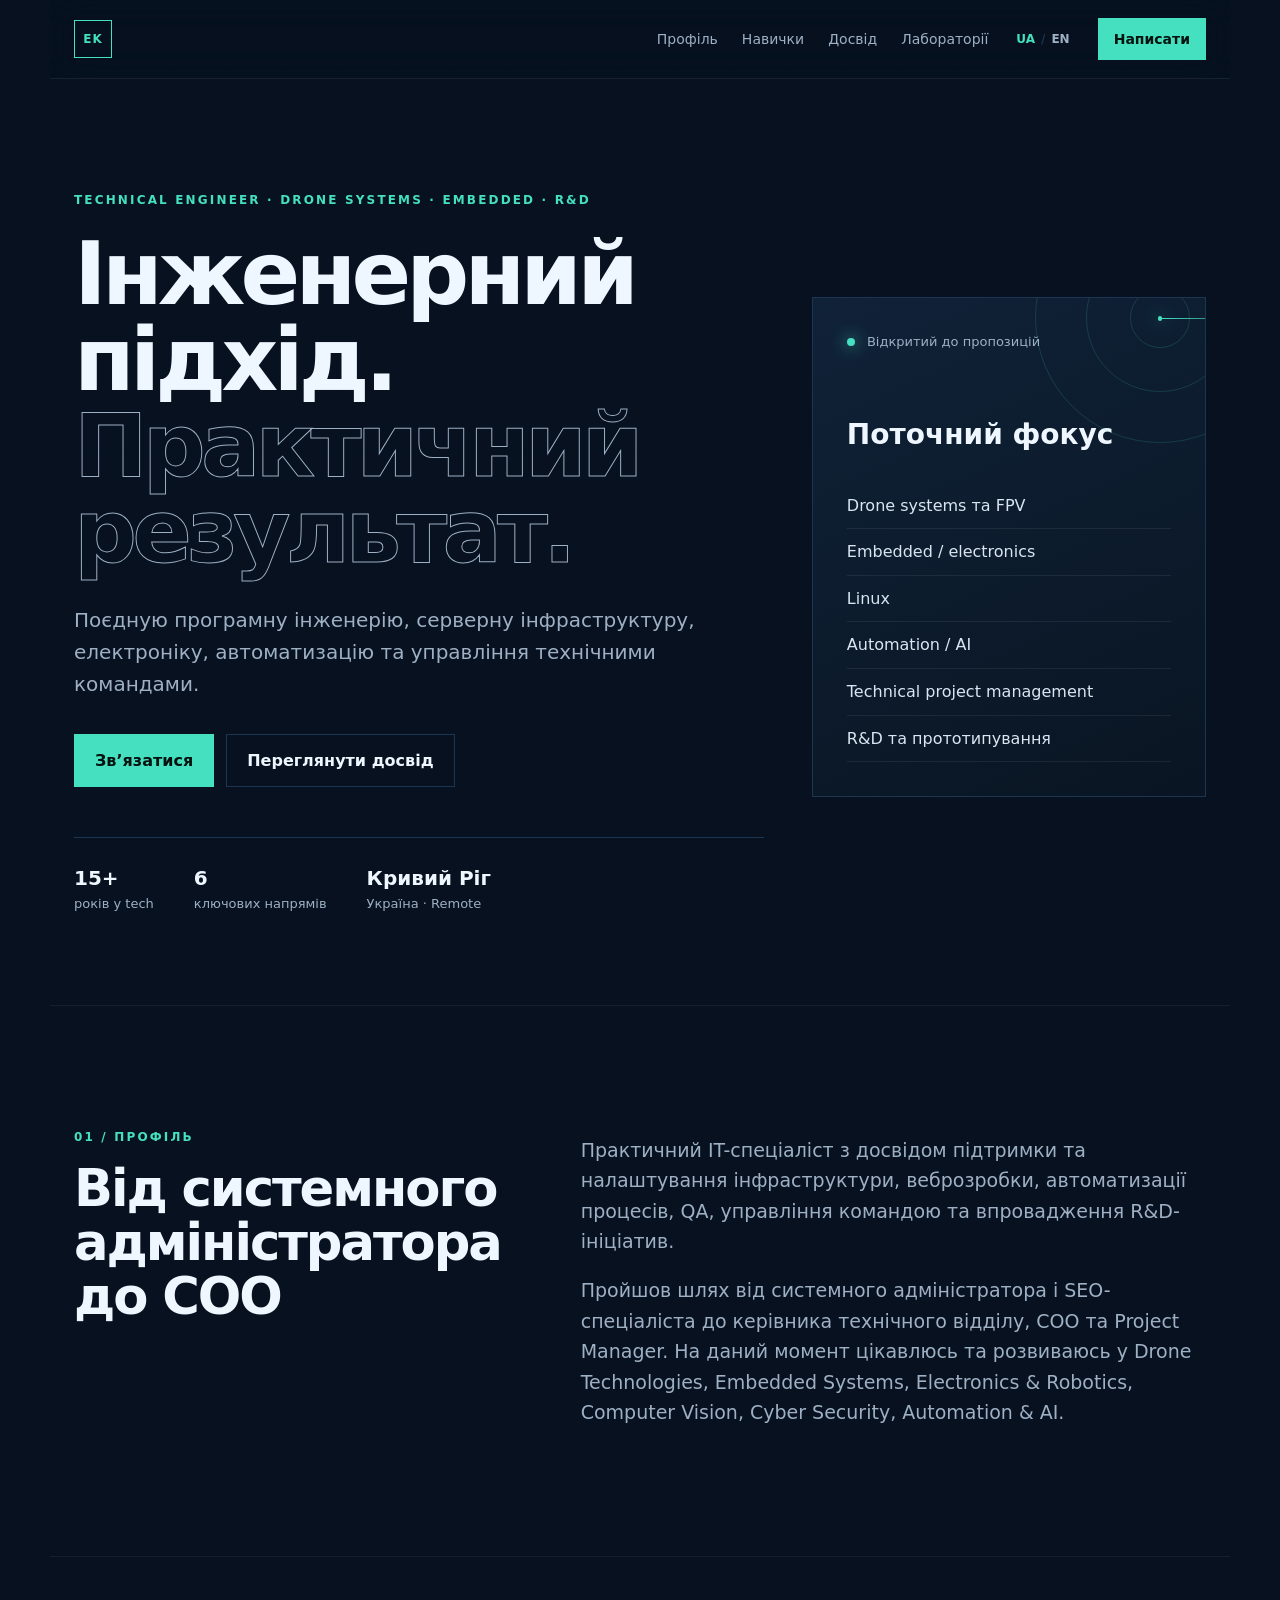
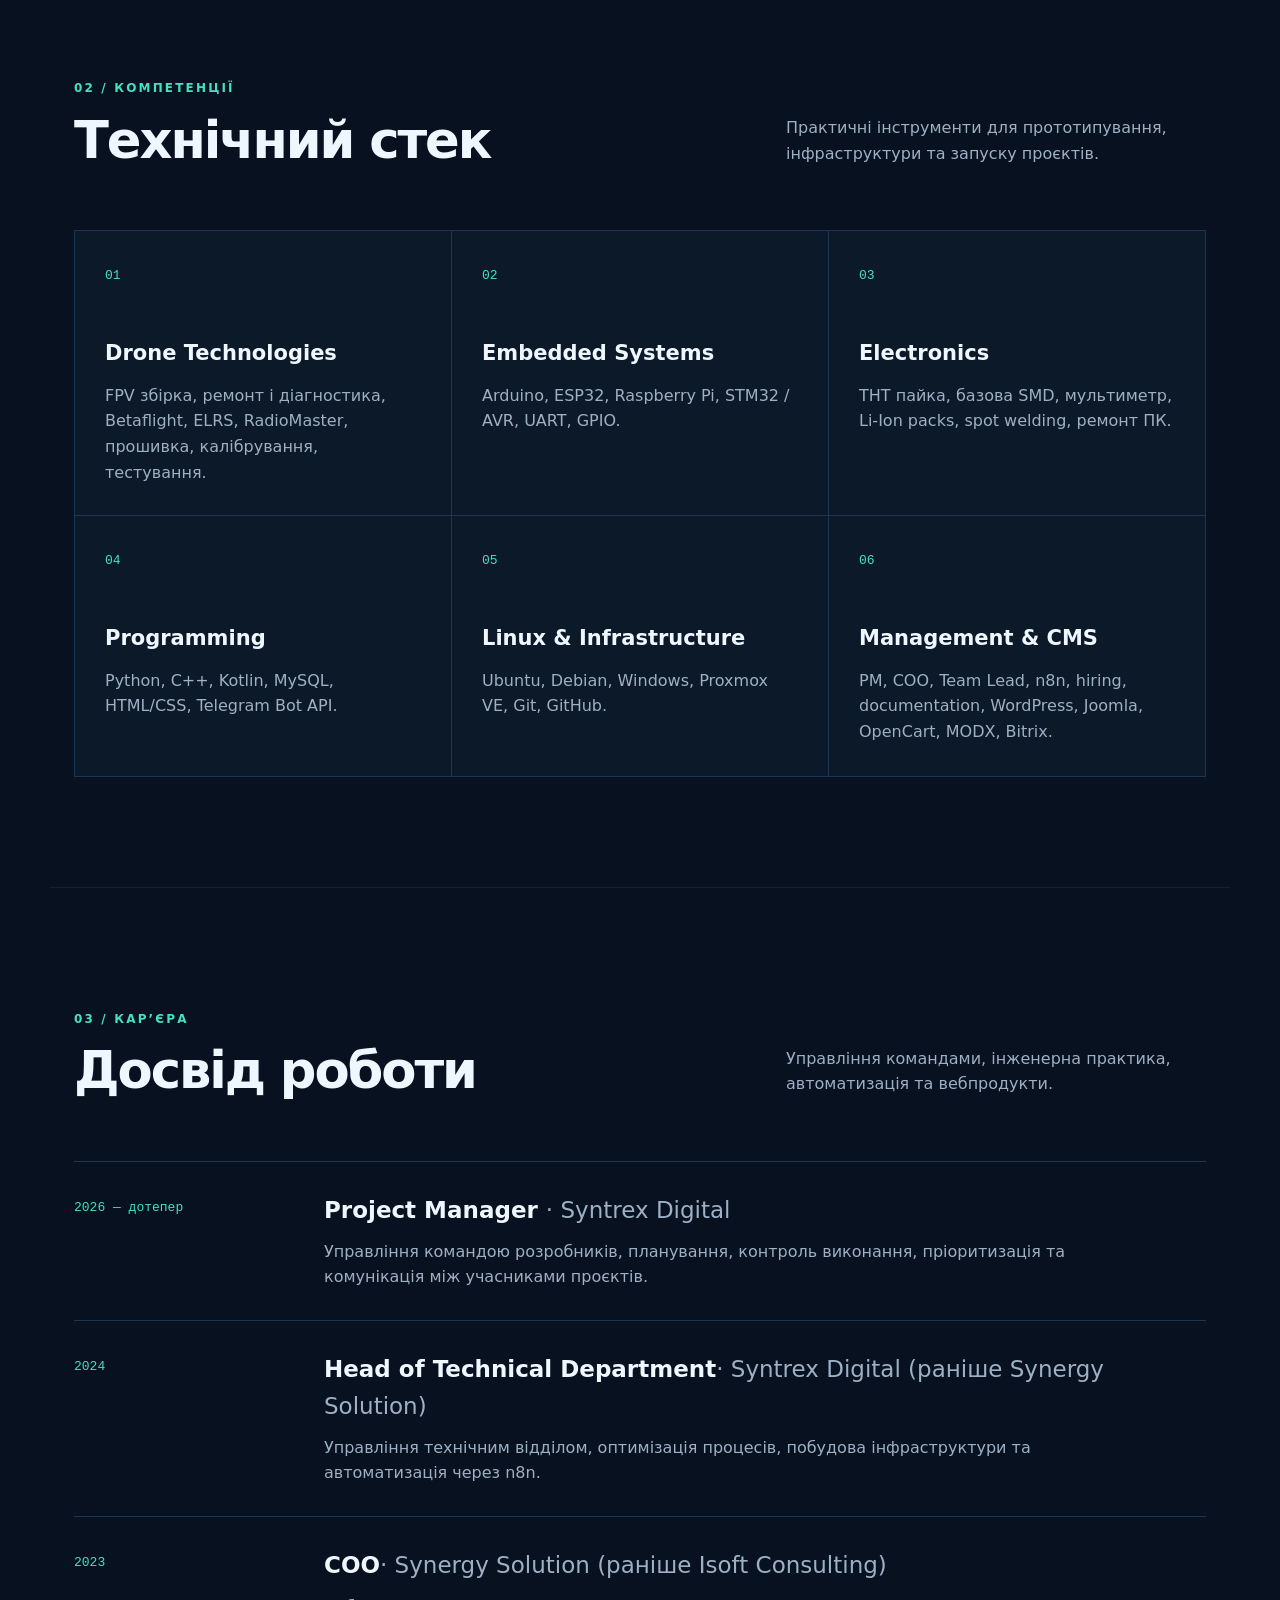
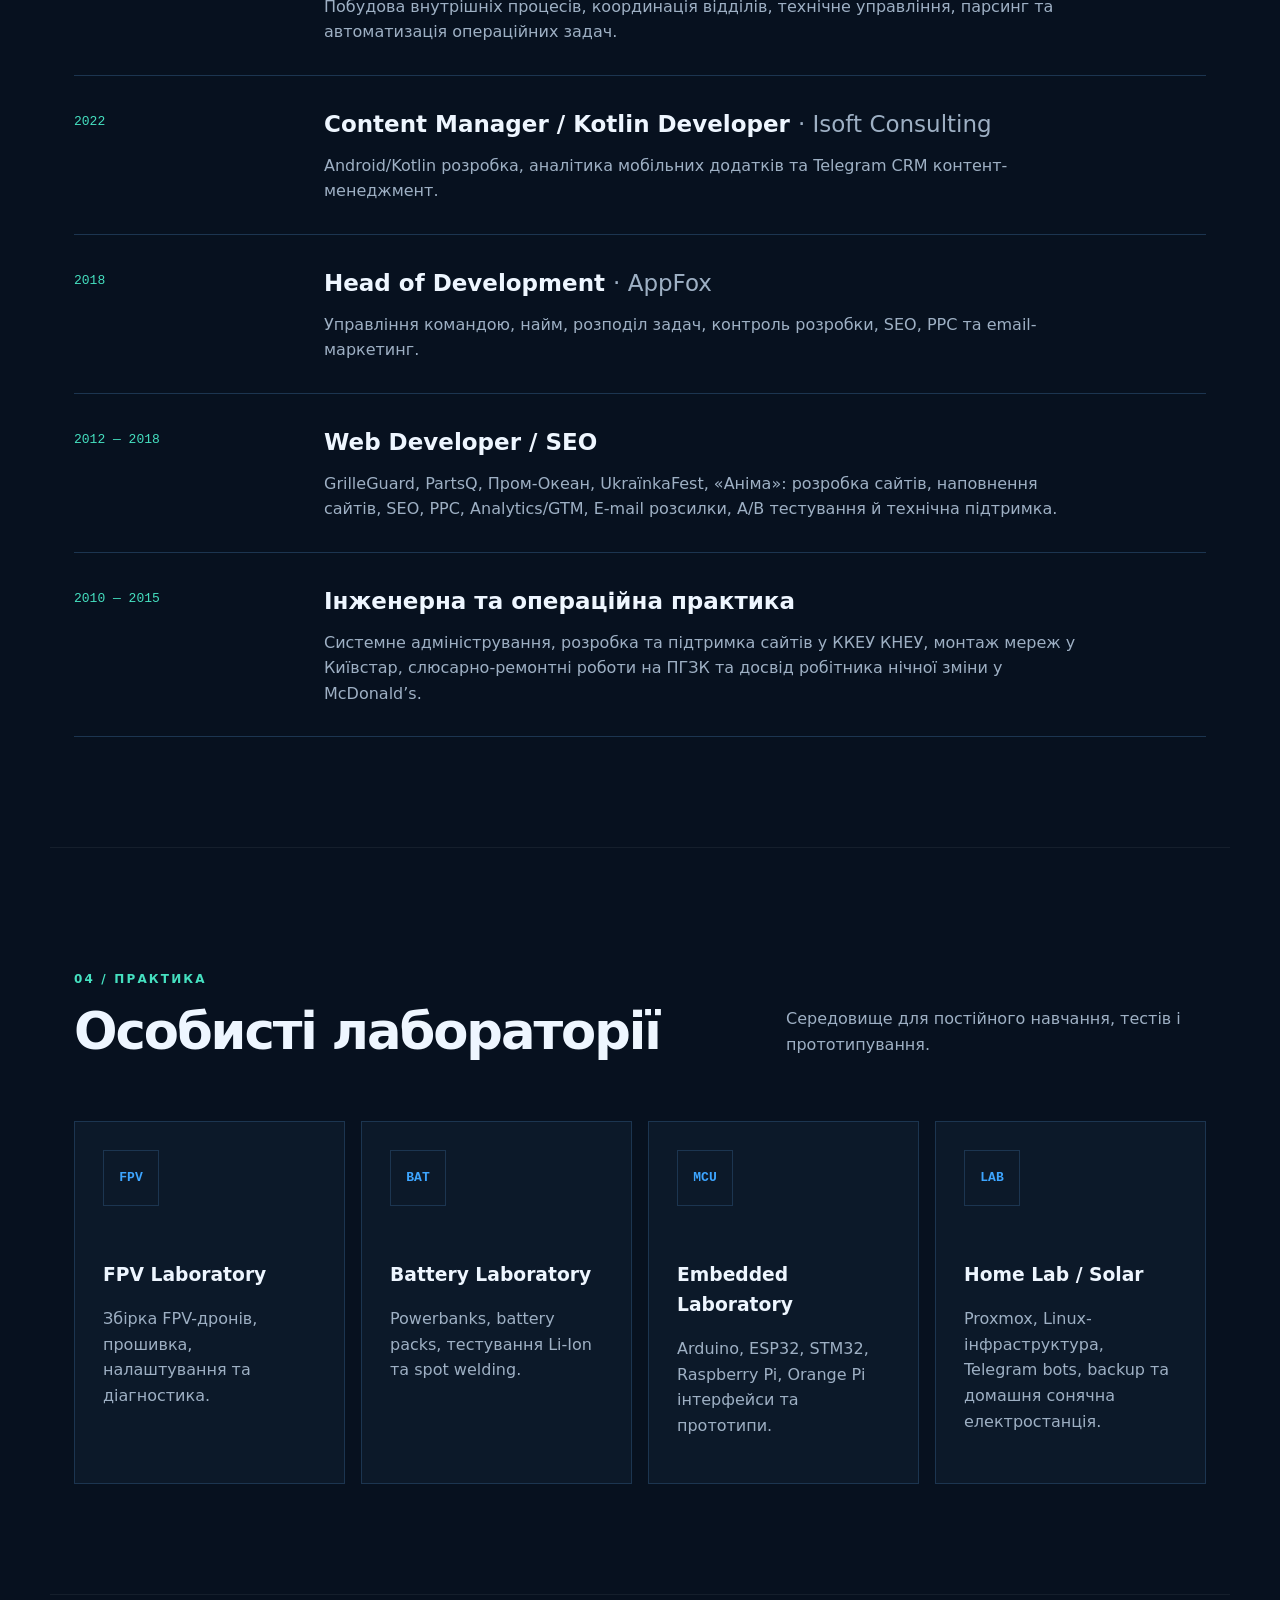
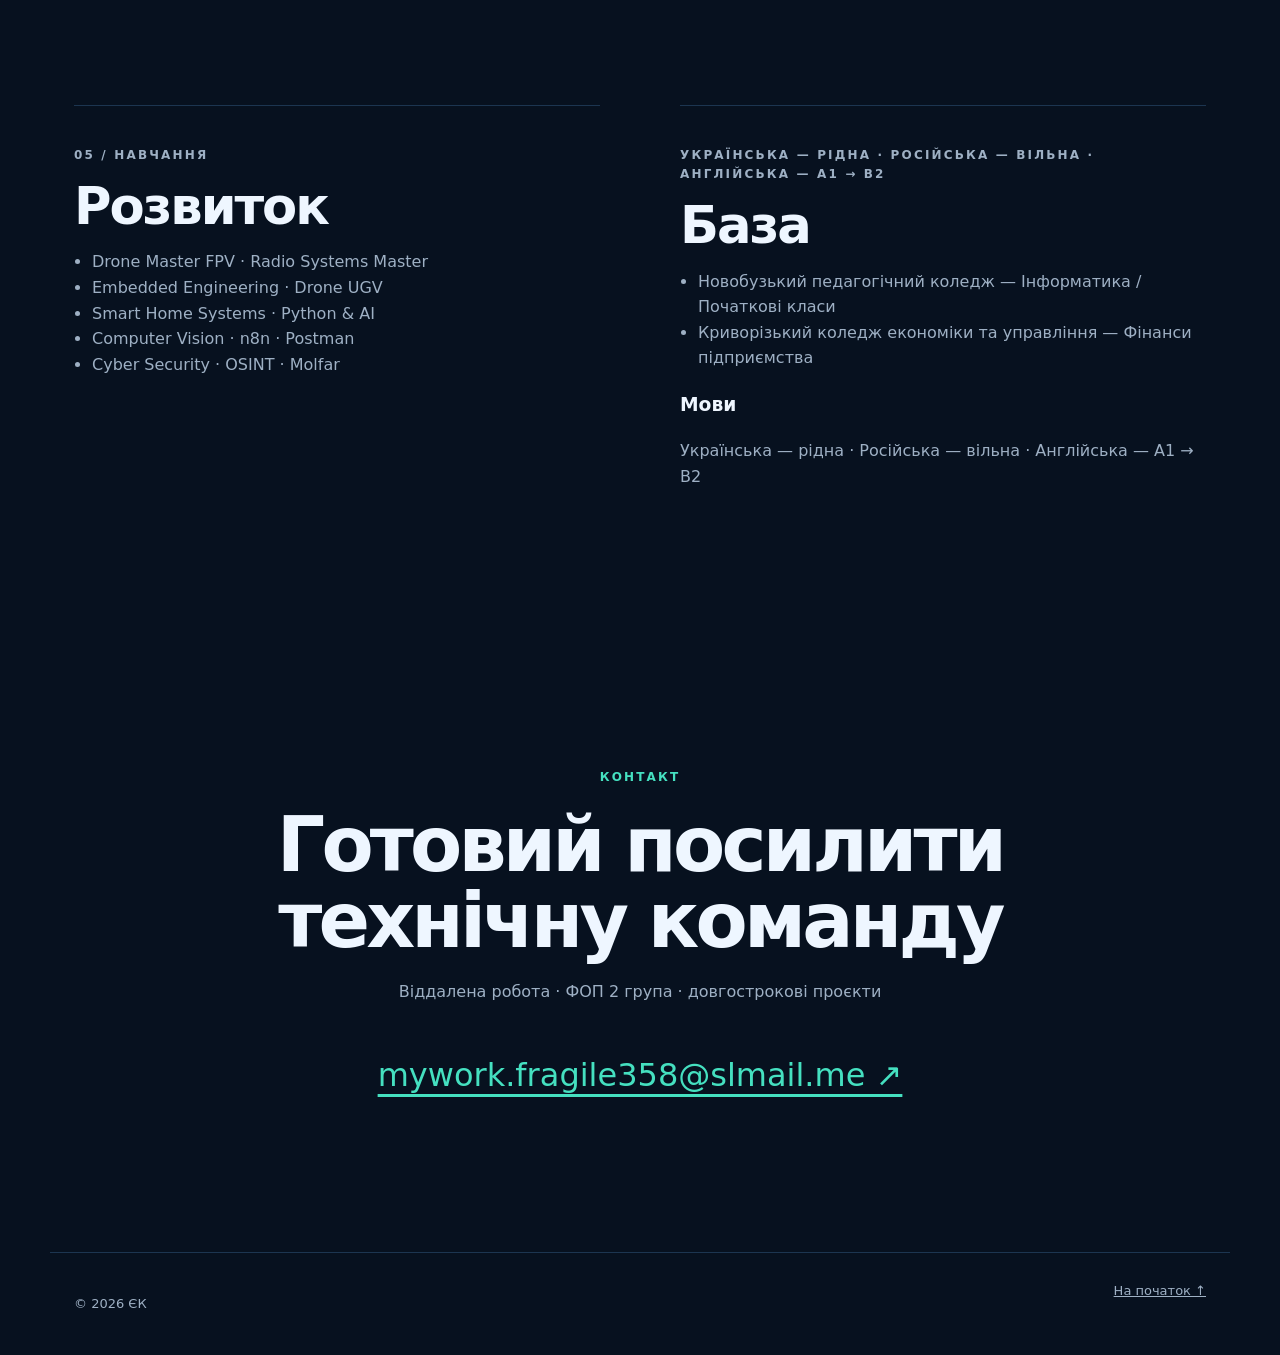
==== index.html @ c6428321 "Update website page blocks" ====
<!doctype html>
<html lang="uk"><head>
  <meta charset="utf-8">
  <meta name="viewport" content="width=device-width, initial-scale=1">
  <meta name="description" content="Євгеній Кофан — Technical Engineer, Drone Systems, Embedded Systems, Electronics, Technical Project Manager та R&amp;D.">
  <meta name="theme-color" content="#07111f">
  <title>Євгеній Кофан — Technical Engineer</title>
  <link rel="stylesheet" href="styles.css">
</head>
<body>
  <div class="grid-bg" aria-hidden="true"></div>
  <header class="site-header">
    <a class="brand" href="#top" aria-label="На початок сторінки"><span>EK</span><strong>ЄК</strong></a>
    <nav class="nav" aria-label="Основна навігація">
      <a href="#about">Профіль</a><a href="#skills">Навички</a><a href="#experience">Досвід</a><a href="#labs">Лабораторії</a>
    </nav>
    <div class="language-switch" role="group" aria-label="Перемикач мови">
      <button type="button" data-lang="uk" class="active" aria-pressed="true">UA</button>
      <span aria-hidden="true">/</span>
      <button type="button" data-lang="en" aria-pressed="false">EN</button>
    </div>
    <a class="button button-small" href="mailto:mywork.fragile358@slmail.me">Написати</a>
  </header>

  <main id="top"><section class="hero section-shell">
      <div class="hero-copy reveal">
        <p class="eyebrow">Technical Engineer · Drone Systems · Embedded · R&amp;D</p>
        <h1>Інженерний підхід.<br><span>Практичний результат.</span></h1>
        <p class="lead">Поєдную програмну інженерію, серверну інфраструктуру, електроніку, автоматизацію та управління технічними командами.</p>
        <div class="hero-actions">
          <a class="button" href="mailto:mywork.fragile358@slmail.me">Зв’язатися</a>
          <a class="button button-ghost" href="#experience">Переглянути досвід</a>
        </div>
        <div class="quick-facts" aria-label="Короткі відомості">
          <div><strong>15+</strong><span>років у tech</span></div>
          <div><strong>6</strong><span>ключових напрямів</span></div>
          <div><strong>Кривий Ріг</strong><span>Україна · remote</span></div>
        </div>
      </div>
      <aside class="hero-panel reveal">
        <div class="radar" aria-hidden="true"><span></span><span></span><span></span><i></i></div>
        <p class="status"><span></span> Відкритий до пропозицій</p>
        <h2>Поточний фокус</h2>
        <ul class="focus-list">
          <li>Drone systems та FPV</li><li>Embedded / electronics</li><li>Linux / infrastructure</li><li>Automation / AI</li><li>Technical project management</li><li>R&amp;D та прототипування</li>
        </ul>
      </aside>
    </section><section id="about" class="section section-shell split">
      <div>
        <p class="section-kicker">01 / Профіль</p>
        <h2>Від системного адміністратора до технічного лідера</h2>
      </div>
      <div class="prose">
        <p>Практичний технічний спеціаліст із досвідом в ІТ, інфраструктурі, веброзробці, автоматизації, керуванні командами та R&amp;D-напрямках.</p>
        <p>Пройшов шлях від системного адміністратора і веброзробника до керівника технічного відділу, COO та Project Manager. Розвиваюсь у Drone Technologies, Embedded Systems, Electronics &amp; Robotics, Computer Vision, Cyber Security, Automation &amp; AI.</p>
      </div>
    </section><section id="skills" class="section section-shell">
      <div class="section-heading"><div><p class="section-kicker">02 / Компетенції</p><h2>Технічний стек</h2></div><p>Практичні інструменти для прототипування, інфраструктури та запуску проєктів.</p></div>
      <div class="cards">
        <article class="skill-card"><span>01</span><h3>Drone Technologies</h3><p>FPV збірка, ремонт і діагностика, Betaflight, ELRS, RadioMaster, прошивка, калібрування, тестування.</p></article>
        <article class="skill-card"><span>02</span><h3>Embedded Systems</h3><p>Arduino, ESP32, Raspberry Pi, STM32 / AVR, UART, SPI, I2C, GPIO.</p></article>
        <article class="skill-card"><span>03</span><h3>Electronics</h3><p>THT пайка, базова SMD, мультиметр, Li-Ion packs, spot welding, ремонт ПК.</p></article>
        <article class="skill-card"><span>04</span><h3>Programming</h3><p>Python, C++, Kotlin, MySQL, HTML/CSS, Telegram Bot API.</p></article>
        <article class="skill-card"><span>05</span><h3>Linux &amp; Infrastructure</h3><p>Ubuntu, Debian, Windows, Proxmox VE, Docker, VPN, backup, networking, GitHub.</p></article>
        <article class="skill-card"><span>06</span><h3>Management &amp; CMS</h3><p>PM, COO, Team Lead, n8n, hiring, documentation, WordPress, Joomla, OpenCart, MODX, Bitrix.</p></article>
      </div>
    </section><section id="experience" class="section section-shell">
      <div class="section-heading"><div><p class="section-kicker">03 / Кар’єра</p><h2>Досвід роботи</h2></div><p>Управління командами, інженерна практика, автоматизація та вебпродукти.</p></div>
      <div class="timeline">
        <article><div class="time">2026 — дотепер</div><div><h3>Project Manager <span>· Syntrex Digital</span></h3><p>Управління командою розробників, планування, контроль виконання, пріоритизація та комунікація між учасниками проєктів.</p></div></article>
        <article><div class="time">2024</div><div><h3>Head of Technical Department<span>· Syntrex Digital (раніше Synergy Solution)</span></h3><p>Управління технічним відділом, оптимізація процесів, побудова інфраструктури та автоматизація через n8n.</p></div></article>
        <article><div class="time">2023</div><div><h3>COO<span>· Synergy Solution (раніше Isoft Consulting)</span></h3><p>Побудова внутрішніх процесів, координація відділів, технічне управління, парсинг та автоматизація операційних задач.</p></div></article>
        <article><div class="time">2022</div><div><h3>Content Manager / Kotlin Developer <span>· Isoft Consulting</span></h3><p>Android/Kotlin розробка, аналітика мобільних додатків та Telegram CRM контент-менеджмент.</p></div></article>
        <article><div class="time">2018</div><div><h3>Head of Development <span>· AppFox</span></h3><p>Управління командою, найм, розподіл задач, контроль розробки, SEO, PPC та email-маркетинг.</p></div></article>
        <article><div class="time">2012 — 2018</div><div><h3>Web Developer / SEO</h3><p>GrilleGuard, PartsQ, Пром-Океан, UkraїnkaFest, «Аніма»: розробка CMS-сайтів, SEO, PPC, Analytics/GTM, A/B тестування й технічна підтримка.</p></div></article>
        <article><div class="time">2010 — 2015</div><div><h3>Інженерна та операційна практика</h3><p>Системне адміністрування у КНЕУ, монтаж мереж у Київстар</p></div></article>
      </div>
    </section><section id="labs" class="section section-shell">
      <div class="section-heading"><div><p class="section-kicker">04 / Практика</p><h2>Особисті лабораторії</h2></div><p>Середовище для постійного навчання, тестів і прототипування.</p></div>
      <div class="lab-grid">
        <article><div class="lab-icon">FPV</div><h3>FPV Laboratory</h3><p>Збірка FPV-дронів, прошивка, налаштування та діагностика.</p></article>
        <article><div class="lab-icon">BAT</div><h3>Battery Laboratory</h3><p>Powerbanks, battery packs, тестування Li-Ion та spot welding.</p></article>
        <article><div class="lab-icon">MCU</div><h3>Embedded Laboratory</h3><p>Arduino, ESP32, STM32, Raspberry Pi, інтерфейси та прототипи.</p></article>
        <article><div class="lab-icon">LAB</div><h3>Home Lab / Solar</h3><p>Proxmox, Linux-інфраструктура, Telegram bots, backup та домашня сонячна електростанція.</p></article>
      </div>
    </section><section class="section section-shell info-grid">
      <article><p class="section-kicker">05 / Навчання</p><h2>Розвиток</h2><ul><li>Drone Master FPV · Radio Systems Master</li><li>Embedded Engineering · Drone UGV</li><li>Smart Home Systems · Python &amp; AI</li><li>Computer Vision · n8n · Postman</li><li>Cyber Security · OSINT · Molfar</li></ul></article>
      <article><p class="section-kicker">06 / Освіта</p><h2>База</h2><ul><li>Новобузький педагогічний коледж — Інформатика / Початкові класи</li><li>Криворізький коледж економіки та управління — Фінанси підприємства</li></ul><h3>Мови</h3><p>Українська — рідна · Російська — вільна · Англійська — A1 → B2</p></article>
    </section><section class="contact section-shell">
      <p class="section-kicker">Контакт</p><h2>Готовий посилити технічну команду</h2><p>Віддалена робота · ФОП 2 група · довгострокові проєкти</p><a class="contact-mail" href="mailto:mywork.fragile358@slmail.me">mywork.fragile358@slmail.me ↗</a>
    </section></main>

  <footer><p>© <span id="year"></span> Євгеній Кофан</p><a href="#top">На початок ↑</a></footer>
  <script src="script.js"></script>














































</body></html>
---- styles.css ----
:root{--bg:#07111f;--panel:#0c1929;--panel2:#102238;--text:#eef6ff;--muted:#9eb0c4;--line:#1c3550;--accent:#45e0c0;--accent2:#3da5ff;--max:1180px}*{box-sizing:border-box}html{scroll-behavior:smooth}body{margin:0;background:var(--bg);color:var(--text);font-family:Inter,ui-sans-serif,system-ui,-apple-system,BlinkMacSystemFont,"Segoe UI",sans-serif;line-height:1.6}.grid-bg{position:fixed;inset:0;pointer-events:none;opacity:.22;background-image:linear-gradient(rgba(61,165,255,.08) 1px,transparent 1px),linear-gradient(90deg,rgba(61,165,255,.08) 1px,transparent 1px);background-size:56px 56px;mask-image:linear-gradient(to bottom,#000,transparent 85%)}a{color:inherit}.site-header{position:sticky;top:0;z-index:20;display:flex;align-items:center;gap:28px;max-width:var(--max);margin:auto;padding:18px 24px;background:rgba(7,17,31,.84);backdrop-filter:blur(18px);border-bottom:1px solid rgba(255,255,255,.07)}.brand{display:flex;align-items:center;gap:12px;text-decoration:none;white-space:nowrap}.brand span{display:grid;place-items:center;width:38px;height:38px;border:1px solid var(--accent);color:var(--accent);font-size:12px;font-weight:800;letter-spacing:.08em}.nav{display:flex;gap:24px;margin-left:auto}.nav a{text-decoration:none;color:var(--muted);font-size:14px}.nav a:hover{color:var(--text)}.button{display:inline-flex;align-items:center;justify-content:center;padding:13px 20px;background:var(--accent);color:#04130f;text-decoration:none;font-weight:800;border:1px solid var(--accent);transition:.25s}.button:hover{transform:translateY(-2px);box-shadow:0 10px 30px rgba(69,224,192,.18)}.button-small{padding:9px 15px;font-size:14px}.button-ghost{background:transparent;color:var(--text);border-color:var(--line)}.section-shell{position:relative;max-width:var(--max);margin:auto;padding-left:24px;padding-right:24px}.hero{min-height:760px;display:grid;grid-template-columns:1.4fr .8fr;gap:48px;align-items:center;padding-top:100px;padding-bottom:90px}.eyebrow,.section-kicker{text-transform:uppercase;letter-spacing:.18em;font-size:12px;font-weight:800;color:var(--accent)}h1{font-size:clamp(48px,7vw,88px);line-height:.98;letter-spacing:-.055em;margin:20px 0 28px;max-width:850px}h1 span{color:transparent;-webkit-text-stroke:1px var(--muted)}.lead{max-width:690px;font-size:20px;color:var(--muted)}.hero-actions{display:flex;gap:12px;margin:34px 0 50px}.quick-facts{display:flex;gap:40px;border-top:1px solid var(--line);padding-top:24px}.quick-facts div{display:flex;flex-direction:column}.quick-facts strong{font-size:20px}.quick-facts span{font-size:13px;color:var(--muted)}.hero-panel{position:relative;overflow:hidden;background:linear-gradient(155deg,var(--panel2),#091522);border:1px solid var(--line);padding:34px;min-height:470px}.status{font-size:13px;color:var(--muted);margin:0 0 60px}.status span{display:inline-block;width:8px;height:8px;background:var(--accent);border-radius:50%;box-shadow:0 0 16px var(--accent);margin-right:8px}.hero-panel h2{font-size:28px}.focus-list{list-style:none;padding:0;margin:25px 0 0}.focus-list li{padding:10px 0;border-bottom:1px solid rgba(255,255,255,.07);color:#d9e6f2}.radar{position:absolute;width:250px;height:250px;border:1px solid rgba(69,224,192,.16);border-radius:50%;top:-105px;right:-80px}.radar span{position:absolute;inset:20%;border:1px solid rgba(69,224,192,.16);border-radius:50%}.radar span:nth-child(2){inset:38%}.radar span:nth-child(3){inset:49%;background:var(--accent);box-shadow:0 0 18px var(--accent)}.radar i{position:absolute;left:50%;top:50%;width:50%;height:1px;background:linear-gradient(90deg,var(--accent),transparent);transform-origin:left;animation:scan 5s linear infinite}@keyframes scan{to{transform:rotate(360deg)}}.section{padding-top:110px;padding-bottom:110px;border-top:1px solid rgba(255,255,255,.06)}.split{display:grid;grid-template-columns:.8fr 1.2fr;gap:80px}.section h2{font-size:clamp(36px,4vw,58px);line-height:1.05;letter-spacing:-.04em;margin:15px 0}.prose{font-size:19px;color:var(--muted);max-width:720px}.section-heading{display:flex;justify-content:space-between;align-items:end;gap:40px;margin-bottom:48px}.section-heading>p{max-width:420px;color:var(--muted)}.cards{display:grid;grid-template-columns:repeat(3,1fr);gap:1px;background:var(--line);border:1px solid var(--line)}.skill-card{background:var(--panel);padding:30px;min-height:260px;transition:.25s}.skill-card:hover{background:var(--panel2);transform:translateY(-4px)}.skill-card>span{color:var(--accent);font-family:monospace}.skill-card h3{font-size:21px;margin:50px 0 12px}.skill-card p{color:var(--muted);margin:0}.timeline{border-top:1px solid var(--line)}.timeline article{display:grid;grid-template-columns:210px 1fr;gap:40px;padding:30px 0;border-bottom:1px solid var(--line)}.time{font-family:monospace;color:var(--accent);font-size:13px;padding-top:6px}.timeline h3{font-size:23px;margin:0 0 10px}.timeline h3 span{color:var(--muted);font-weight:500}.timeline p{color:var(--muted);margin:0;max-width:760px}.lab-grid{display:grid;grid-template-columns:repeat(4,1fr);gap:16px}.lab-grid article{background:var(--panel);border:1px solid var(--line);padding:28px;min-height:270px}.lab-icon{font-family:monospace;color:var(--accent2);font-weight:800;border:1px solid var(--line);width:56px;height:56px;display:grid;place-items:center}.lab-grid h3{margin:54px 0 10px}.lab-grid p,.info-grid p{color:var(--muted)}.info-grid{display:grid;grid-template-columns:1fr 1fr;gap:80px}.info-grid article{border-top:1px solid var(--line);padding-top:28px}.info-grid ul{padding-left:18px;color:var(--muted)}.contact{text-align:center;padding-top:140px;padding-bottom:150px}.contact h2{font-size:clamp(42px,6vw,76px);letter-spacing:-.05em;line-height:1;margin:20px auto;max-width:900px}.contact>p:not(.section-kicker){color:var(--muted)}.contact-mail{display:inline-block;margin-top:30px;font-size:clamp(18px,3vw,32px);color:var(--accent);text-underline-offset:8px}footer{max-width:var(--max);margin:auto;padding:28px 24px;border-top:1px solid var(--line);display:flex;justify-content:space-between;color:var(--muted);font-size:13px}.reveal{animation:rise .8s ease both}.hero-panel{animation-delay:.15s}@keyframes rise{from{opacity:0;transform:translateY(20px)}to{opacity:1;transform:none}}@media(max-width:900px){.nav{display:none}.site-header{justify-content:space-between}.hero{grid-template-columns:1fr;padding-top:70px}.hero-panel{min-height:auto}.split,.info-grid{grid-template-columns:1fr;gap:30px}.cards{grid-template-columns:repeat(2,1fr)}.lab-grid{grid-template-columns:repeat(2,1fr)}}@media(max-width:620px){.site-header{padding:14px 18px}.brand strong{display:none}.hero{padding-top:55px;min-height:auto}.hero-actions{flex-direction:column}.quick-facts{display:grid;grid-template-columns:1fr 1fr;gap:18px}.section{padding-top:75px;padding-bottom:75px}.section-heading{display:block}.cards,.lab-grid{grid-template-columns:1fr}.timeline article{grid-template-columns:1fr;gap:10px}.skill-card{min-height:220px}.contact{padding-top:90px;padding-bottom:100px}.contact-mail{font-size:16px}.section-shell{padding-left:18px;padding-right:18px}}
.language-switch{display:flex;align-items:center;gap:6px;white-space:nowrap;font-size:12px;font-weight:800}.language-switch button{padding:0;border:0;background:transparent;color:var(--muted);font:inherit;cursor:pointer}.language-switch button:hover,.language-switch button.active{color:var(--accent)}.language-switch span{color:var(--line)}
@media(max-width:620px){.language-switch{margin-left:auto}.site-header>.button-small{display:none}}
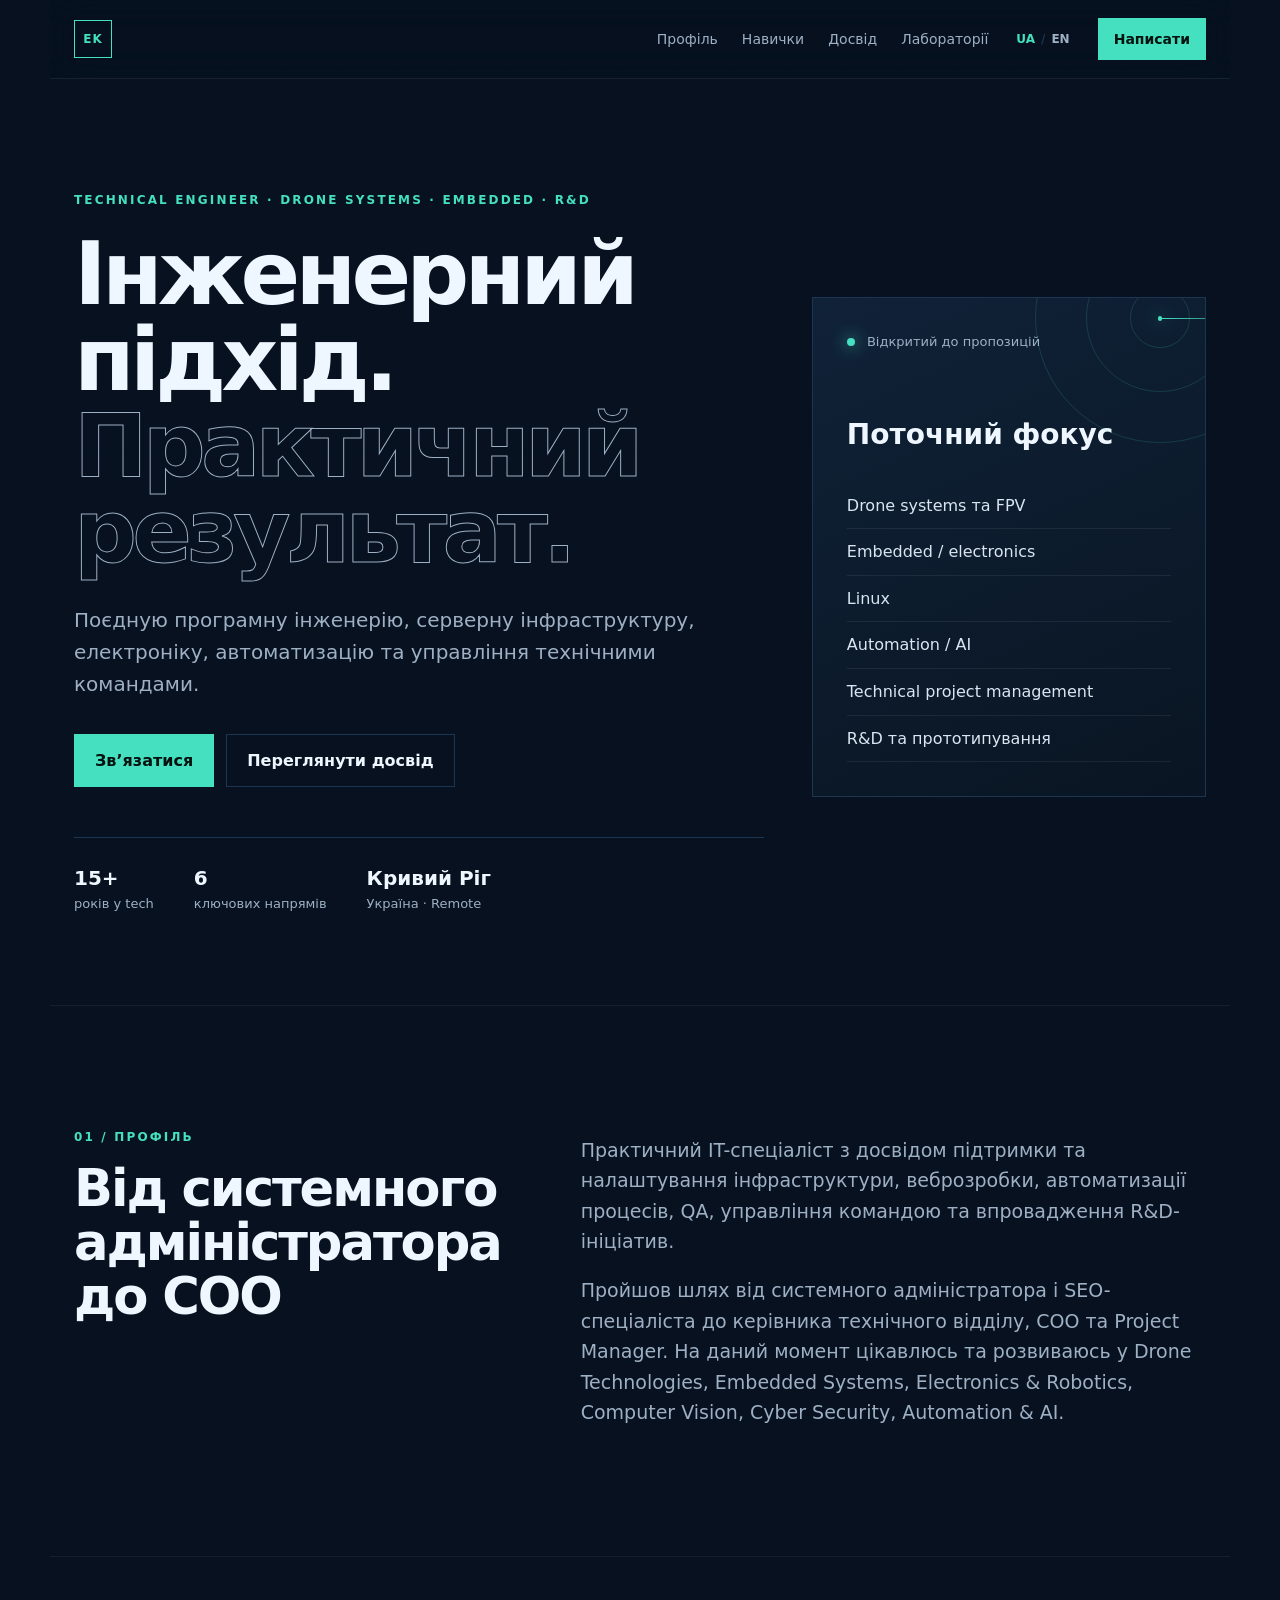
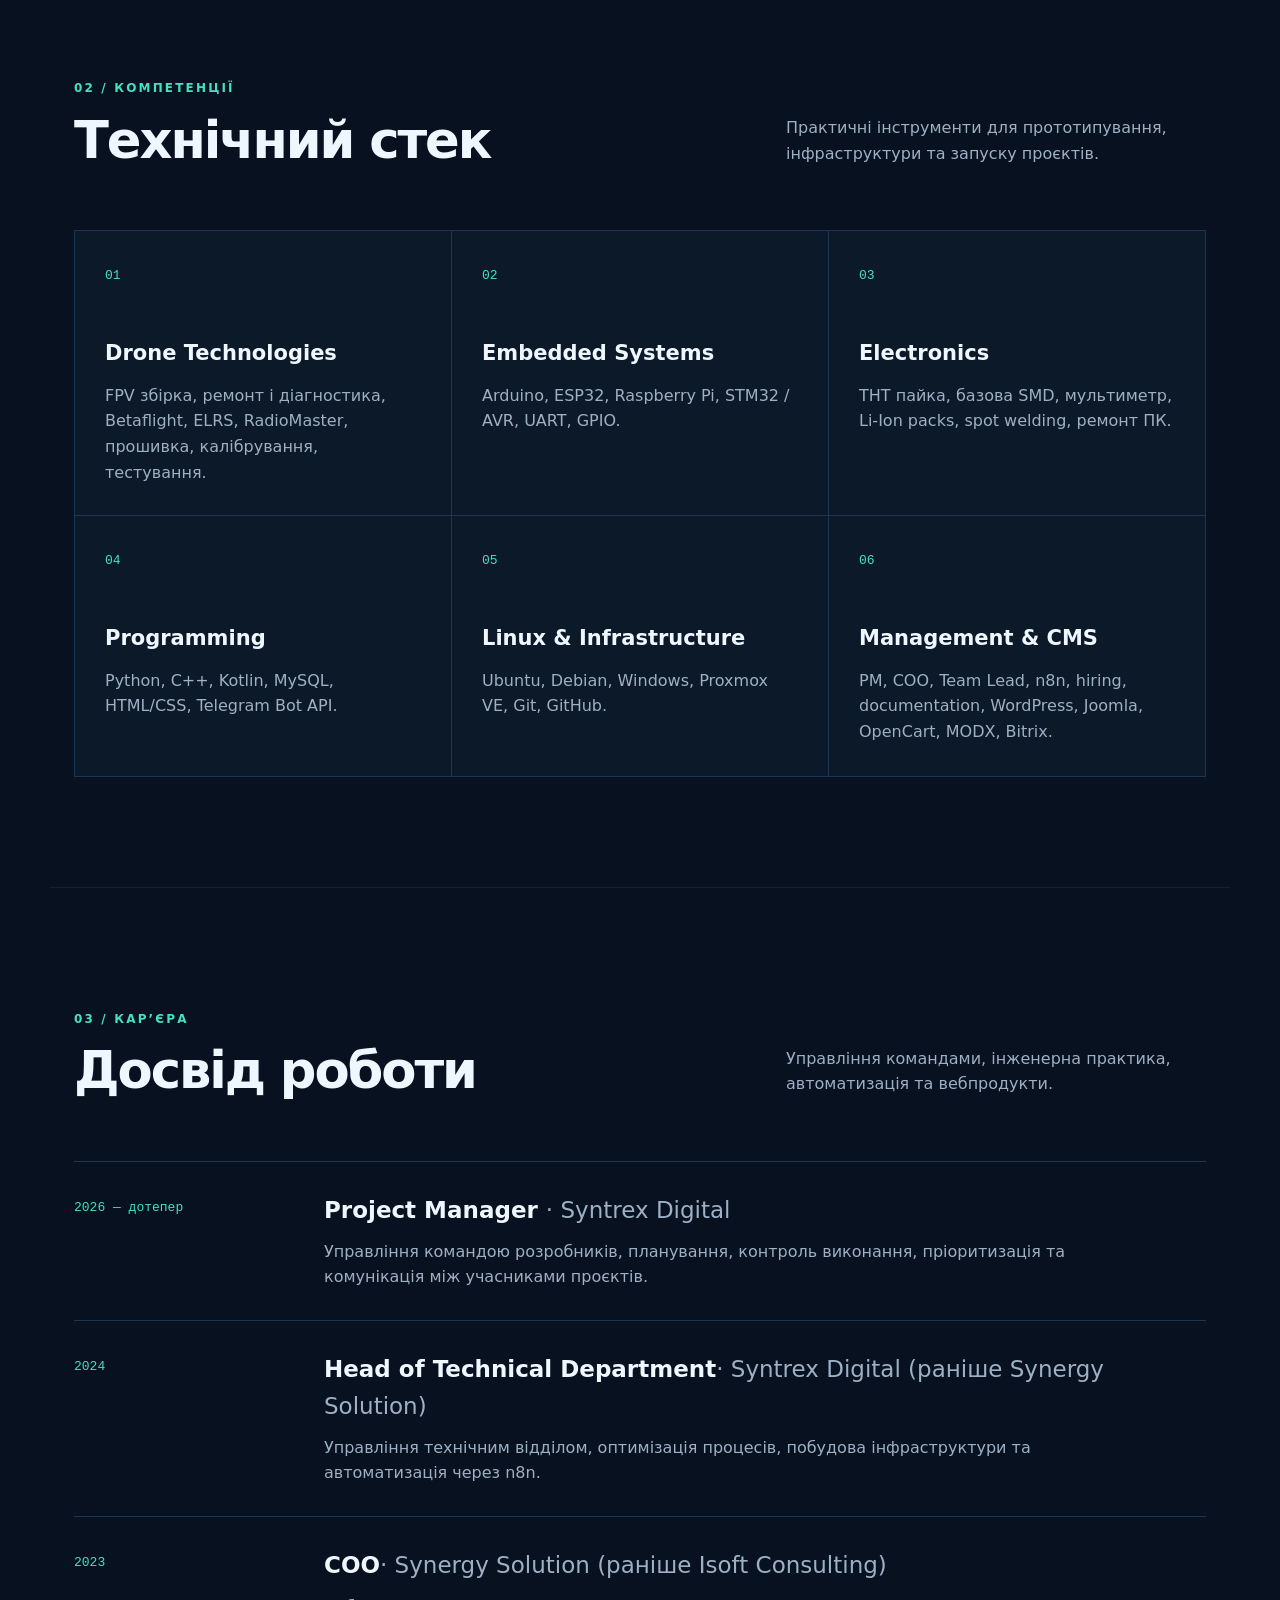
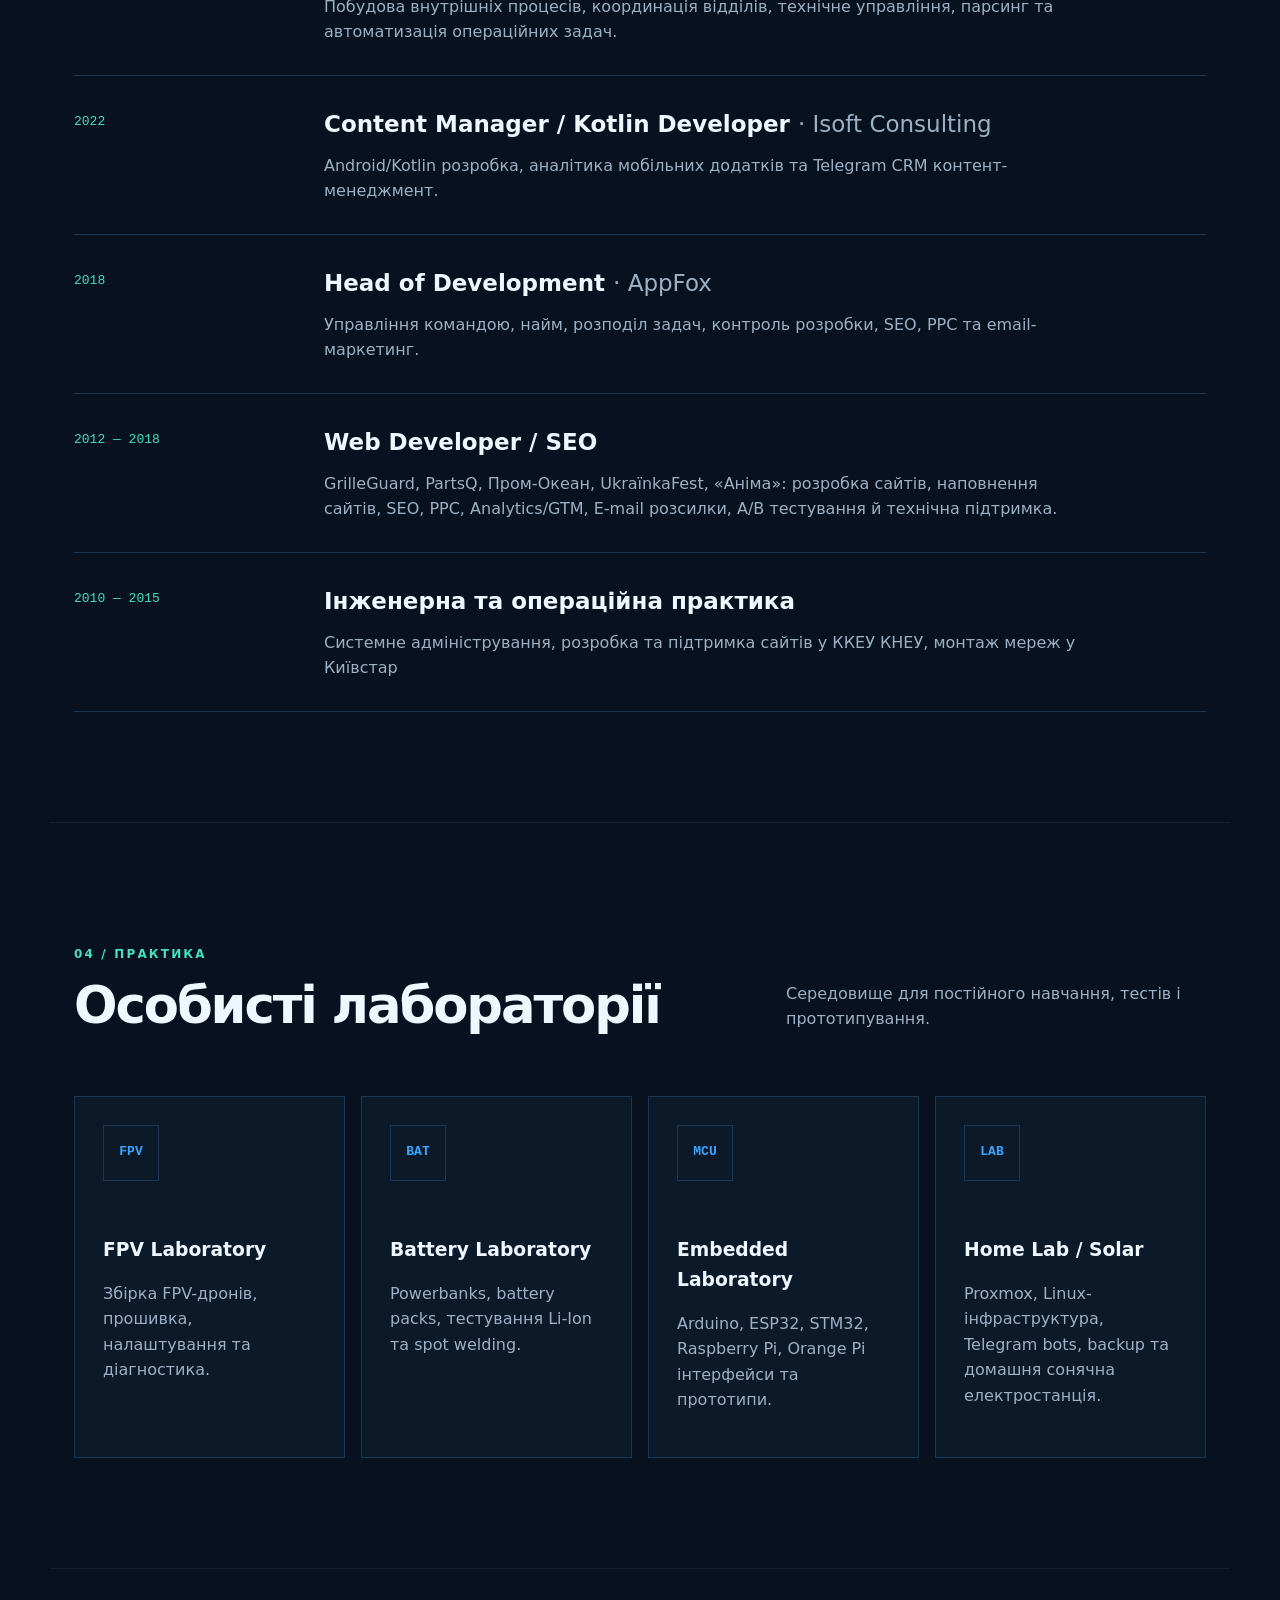
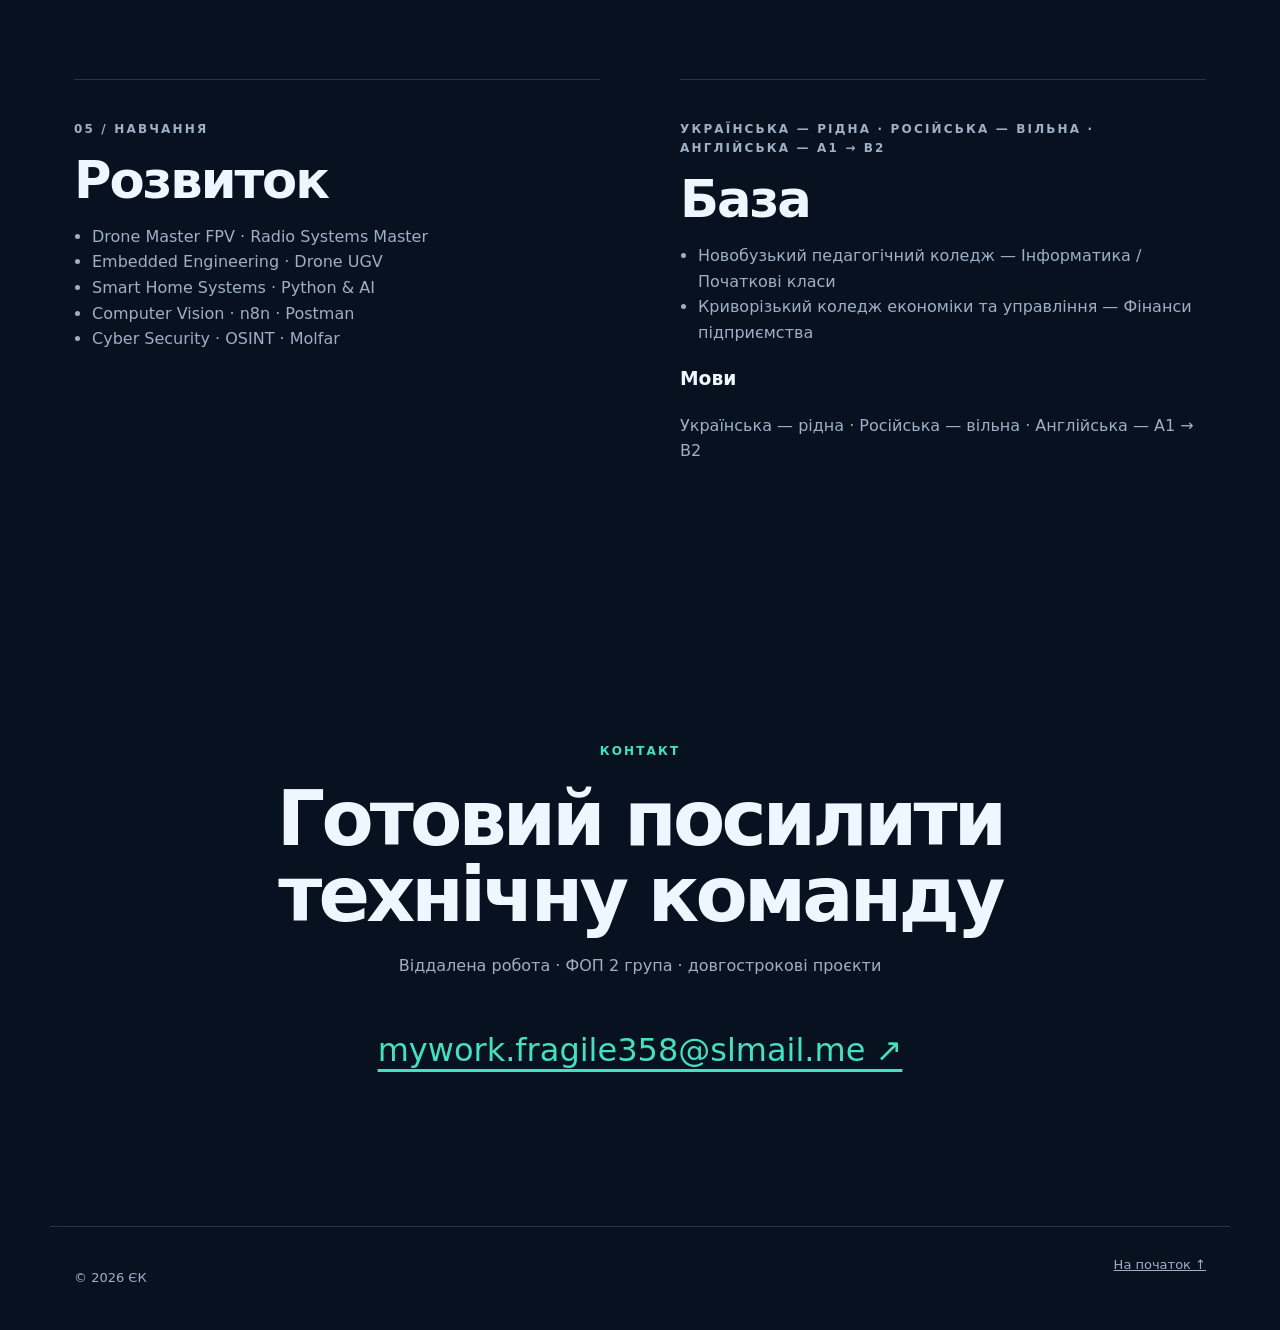
==== commit 8134bccd: "Update index.html <meta name="robots" content="noindex, follow" />" ====
--- a/index.html
+++ b/index.html
@@ -1,6 +1,7 @@
 <!doctype html>
 <html lang="uk"><head>
   <meta charset="utf-8">
+  <meta name="robots" content="noindex, follow" />
   <meta name="viewport" content="width=device-width, initial-scale=1">
   <meta name="description" content="Євгеній Кофан — Technical Engineer, Drone Systems, Embedded Systems, Electronics, Technical Project Manager та R&amp;D.">
   <meta name="theme-color" content="#07111f">
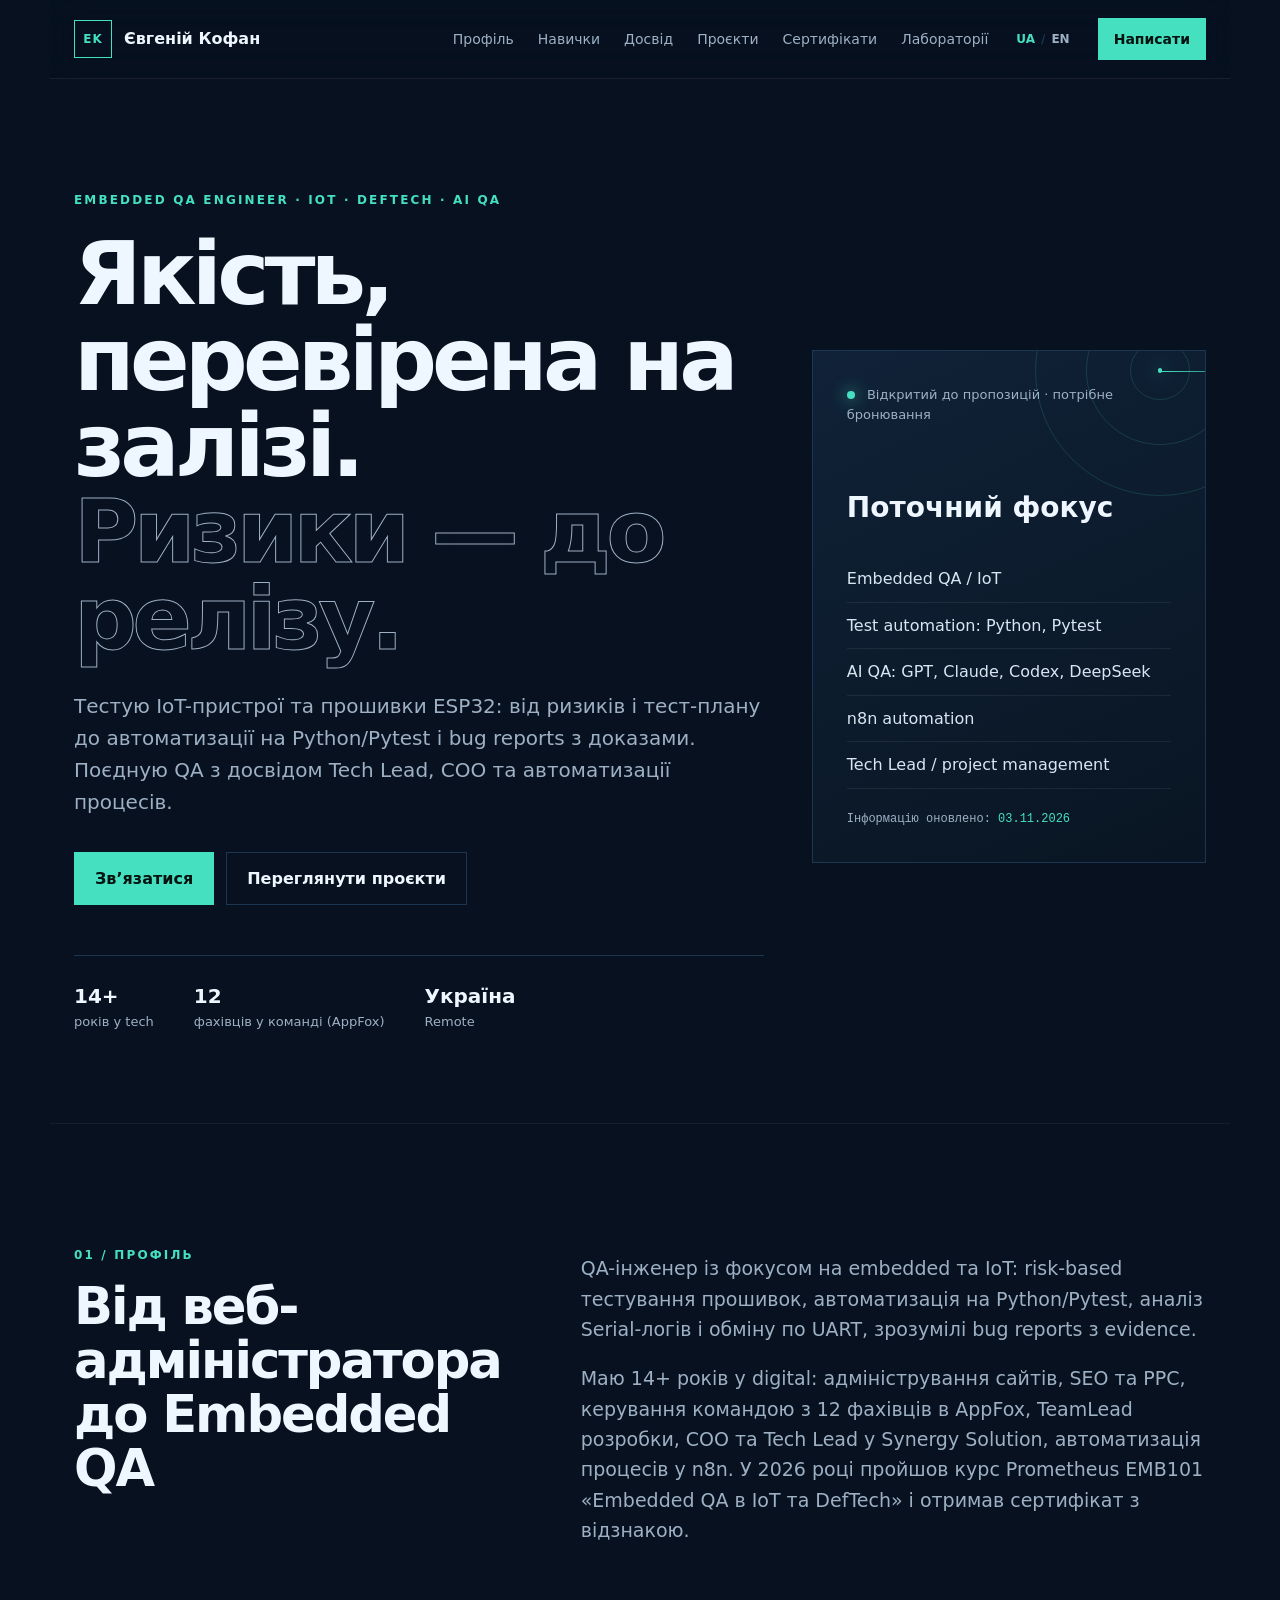
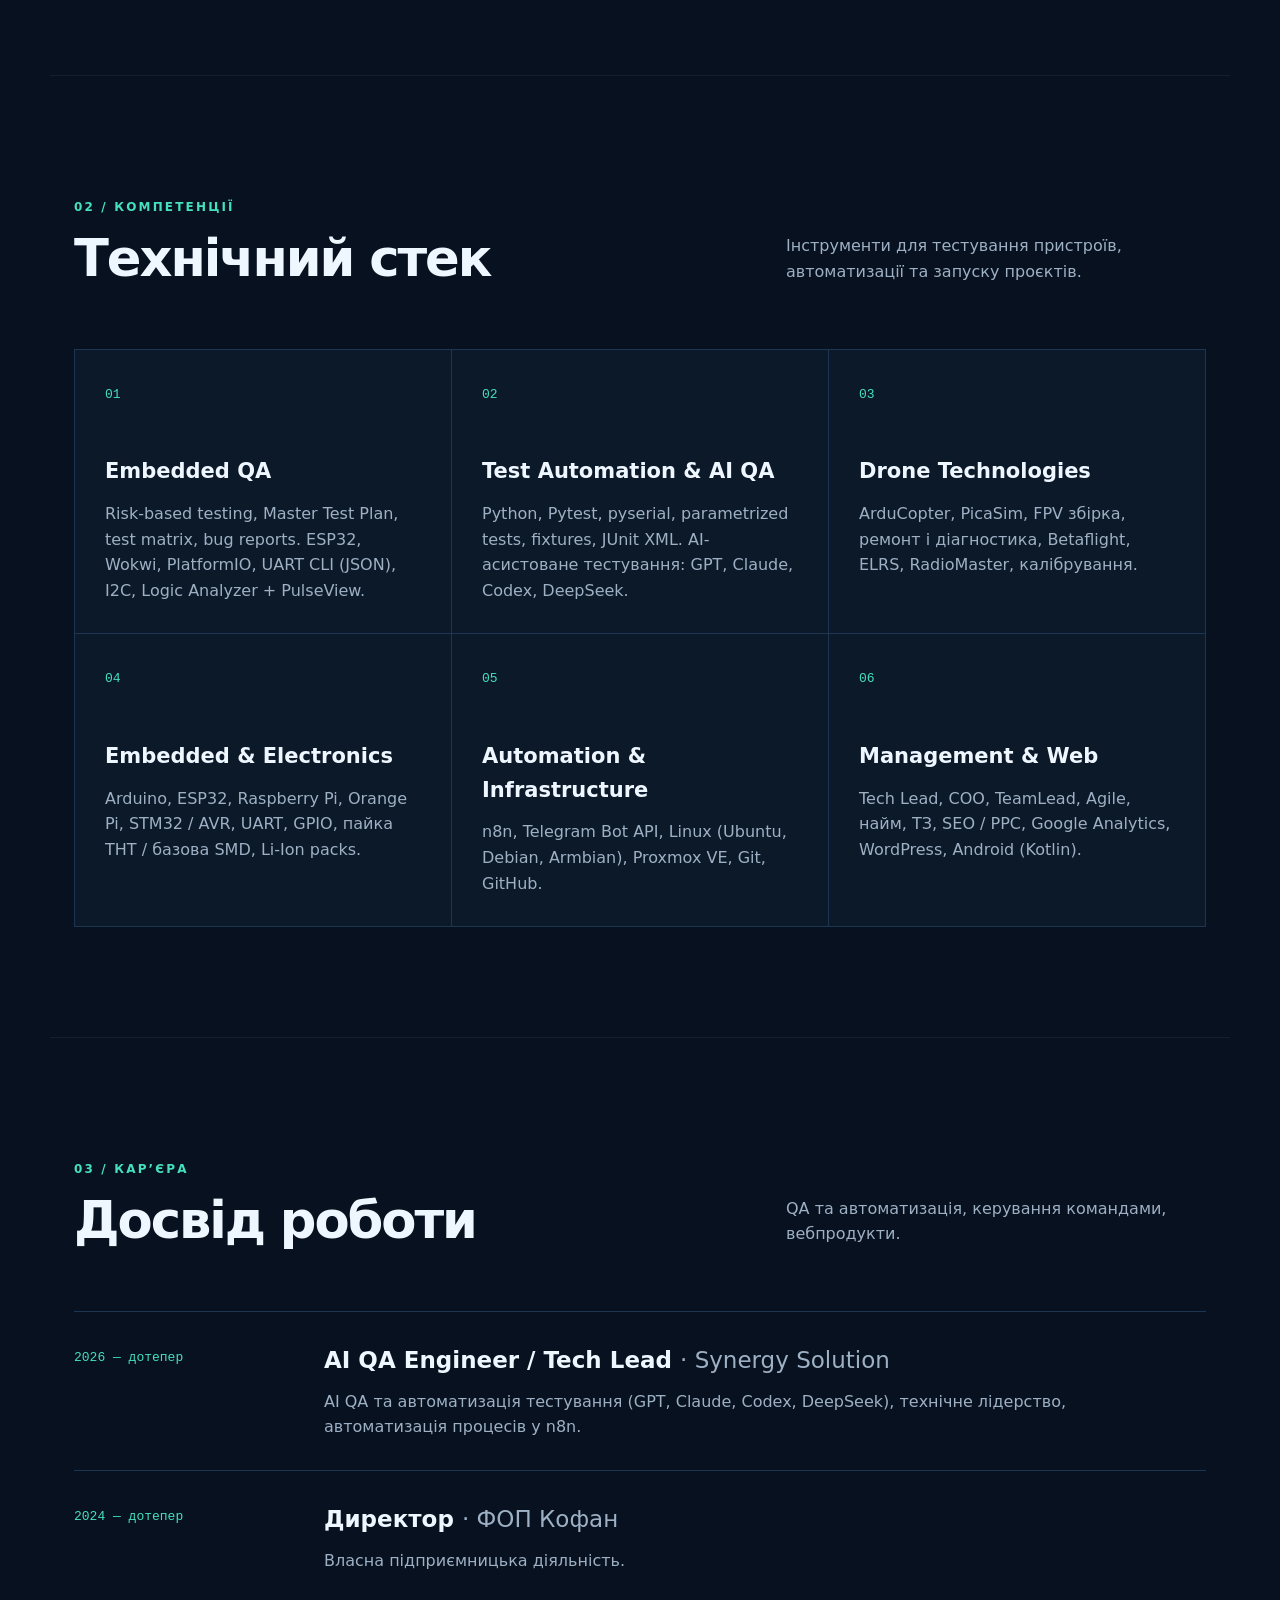
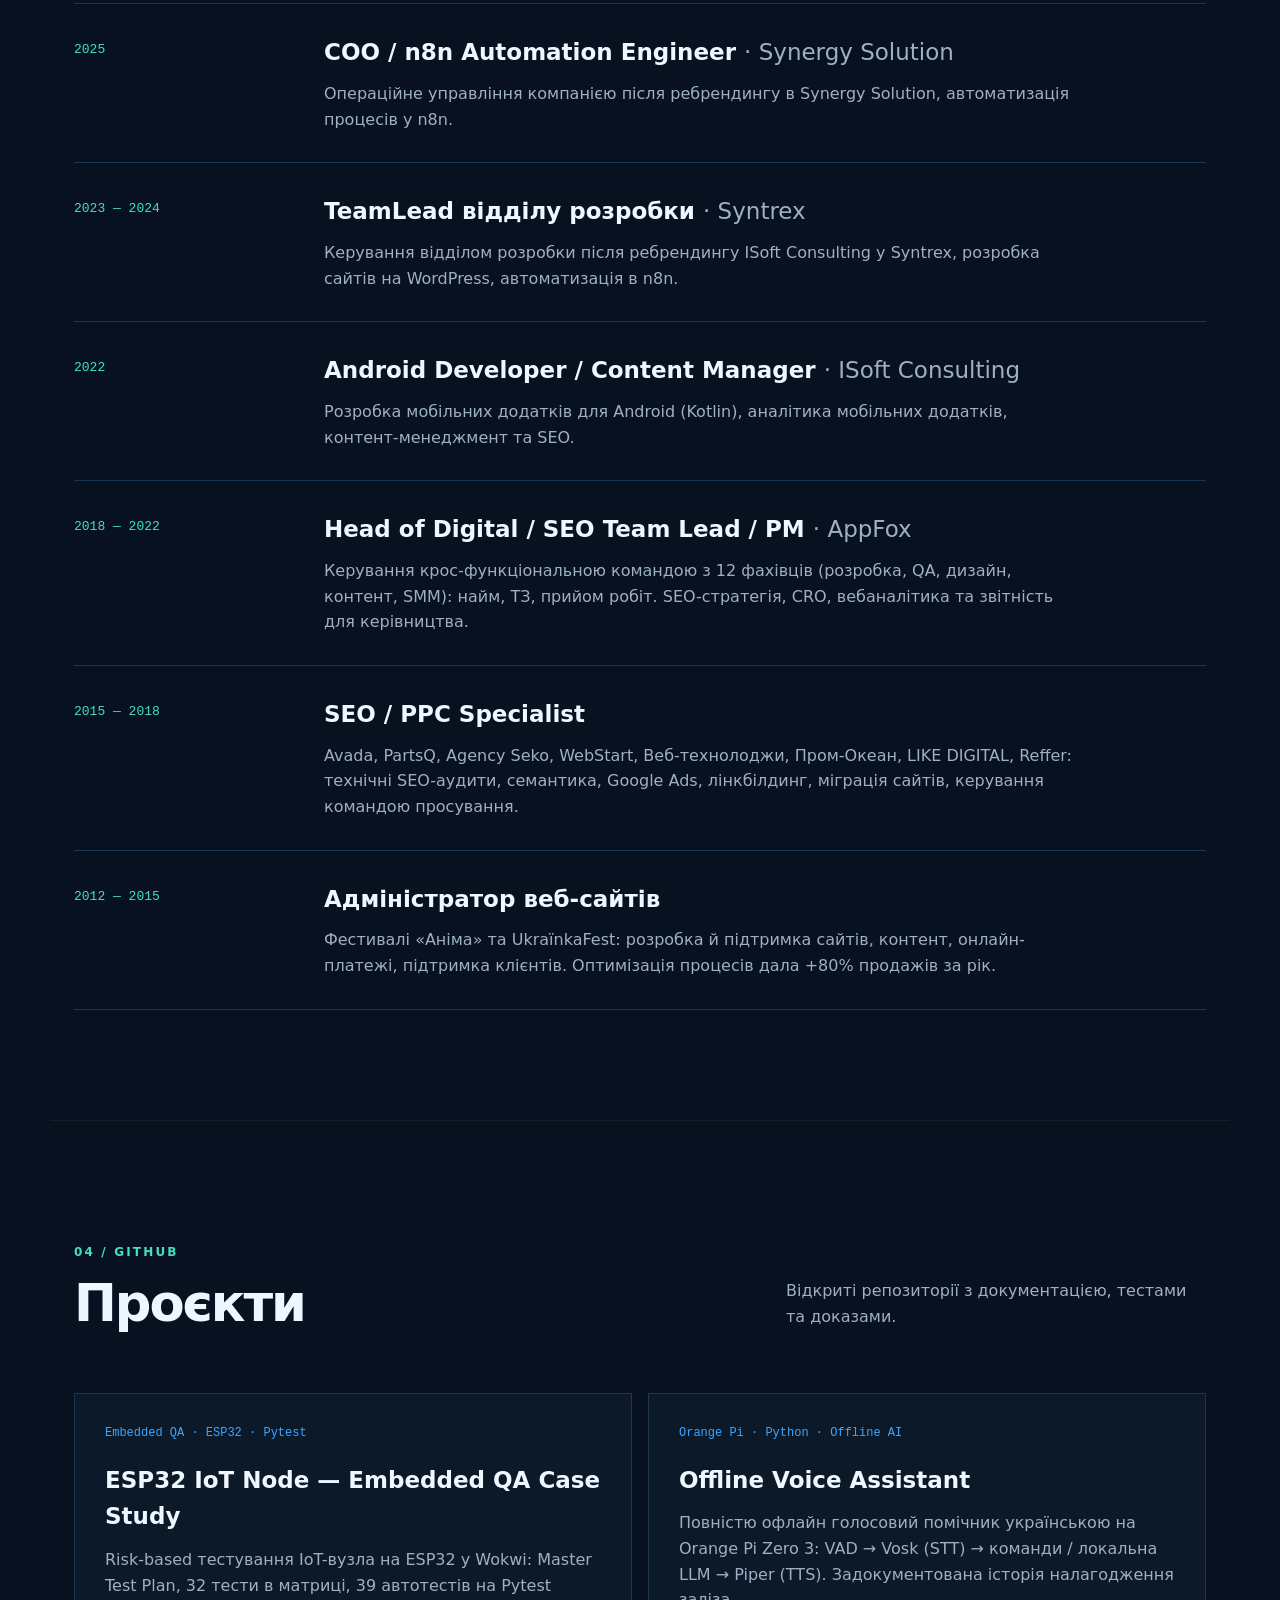
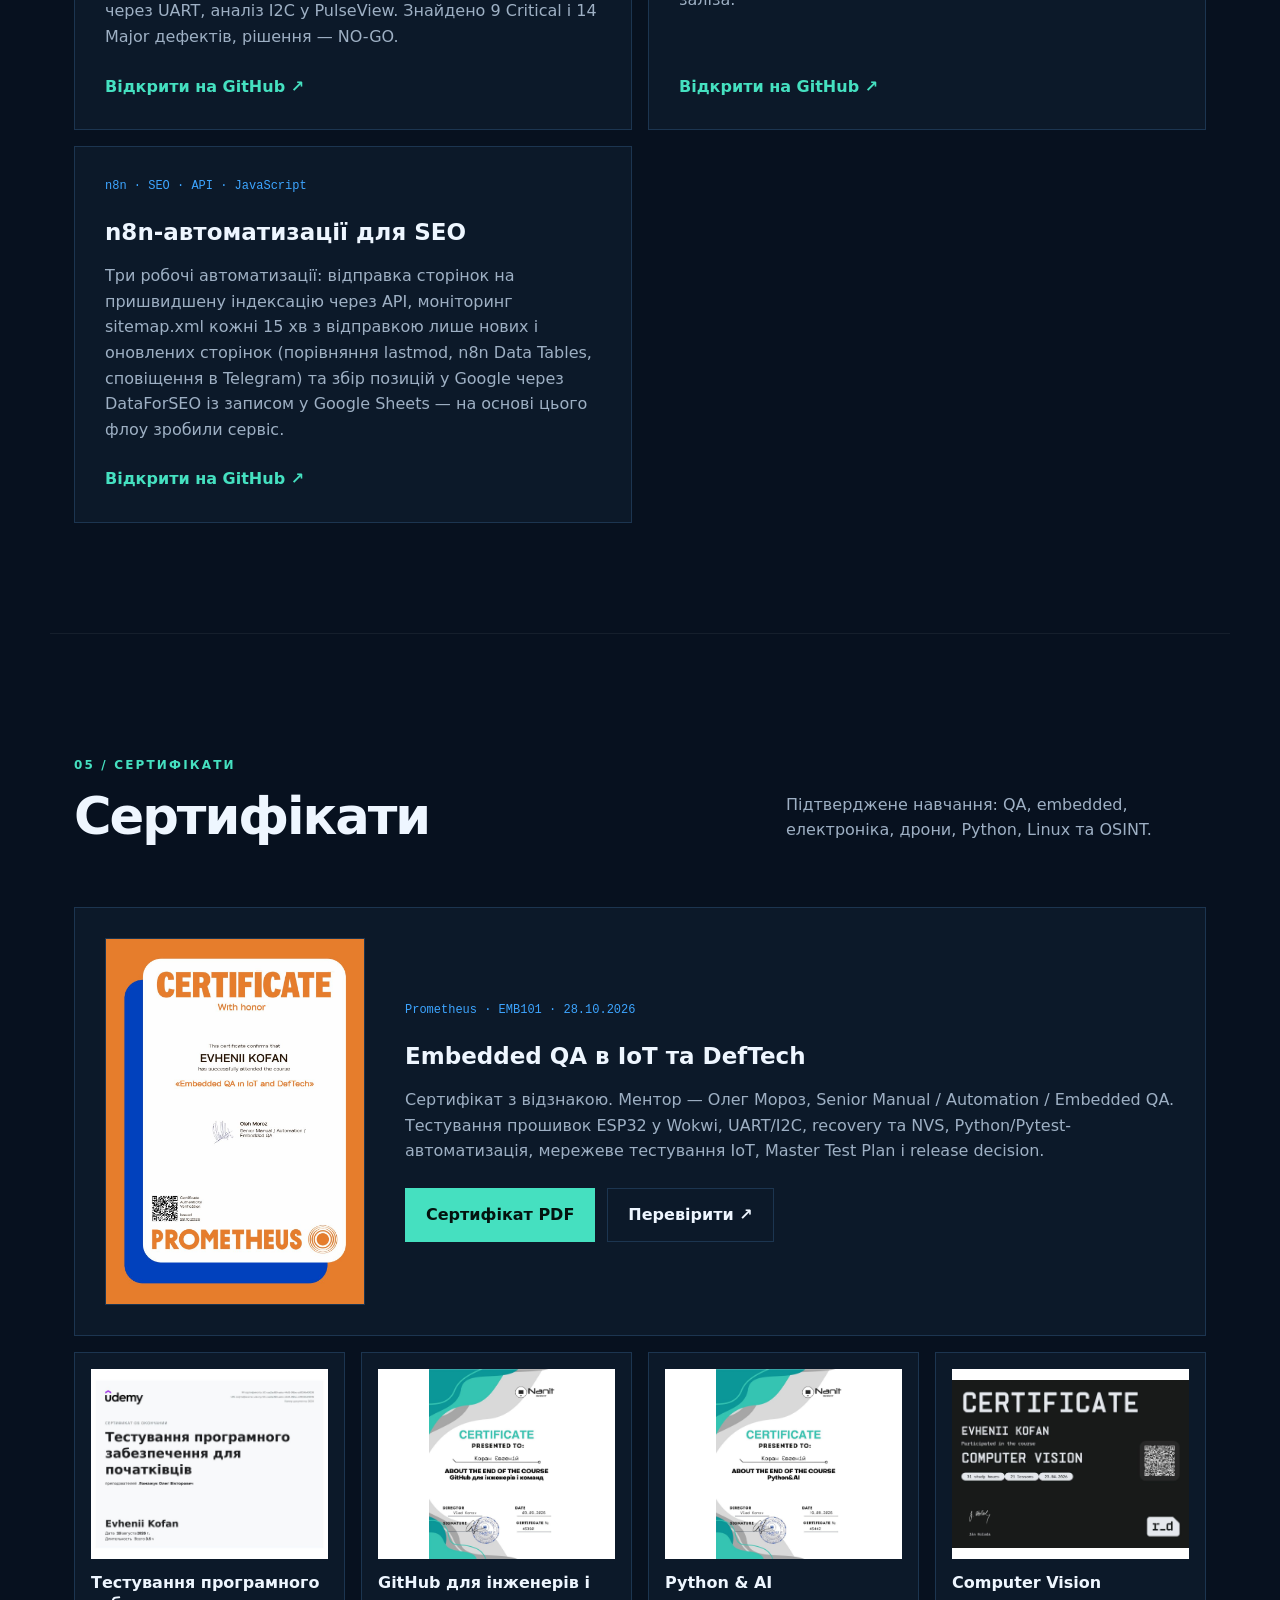
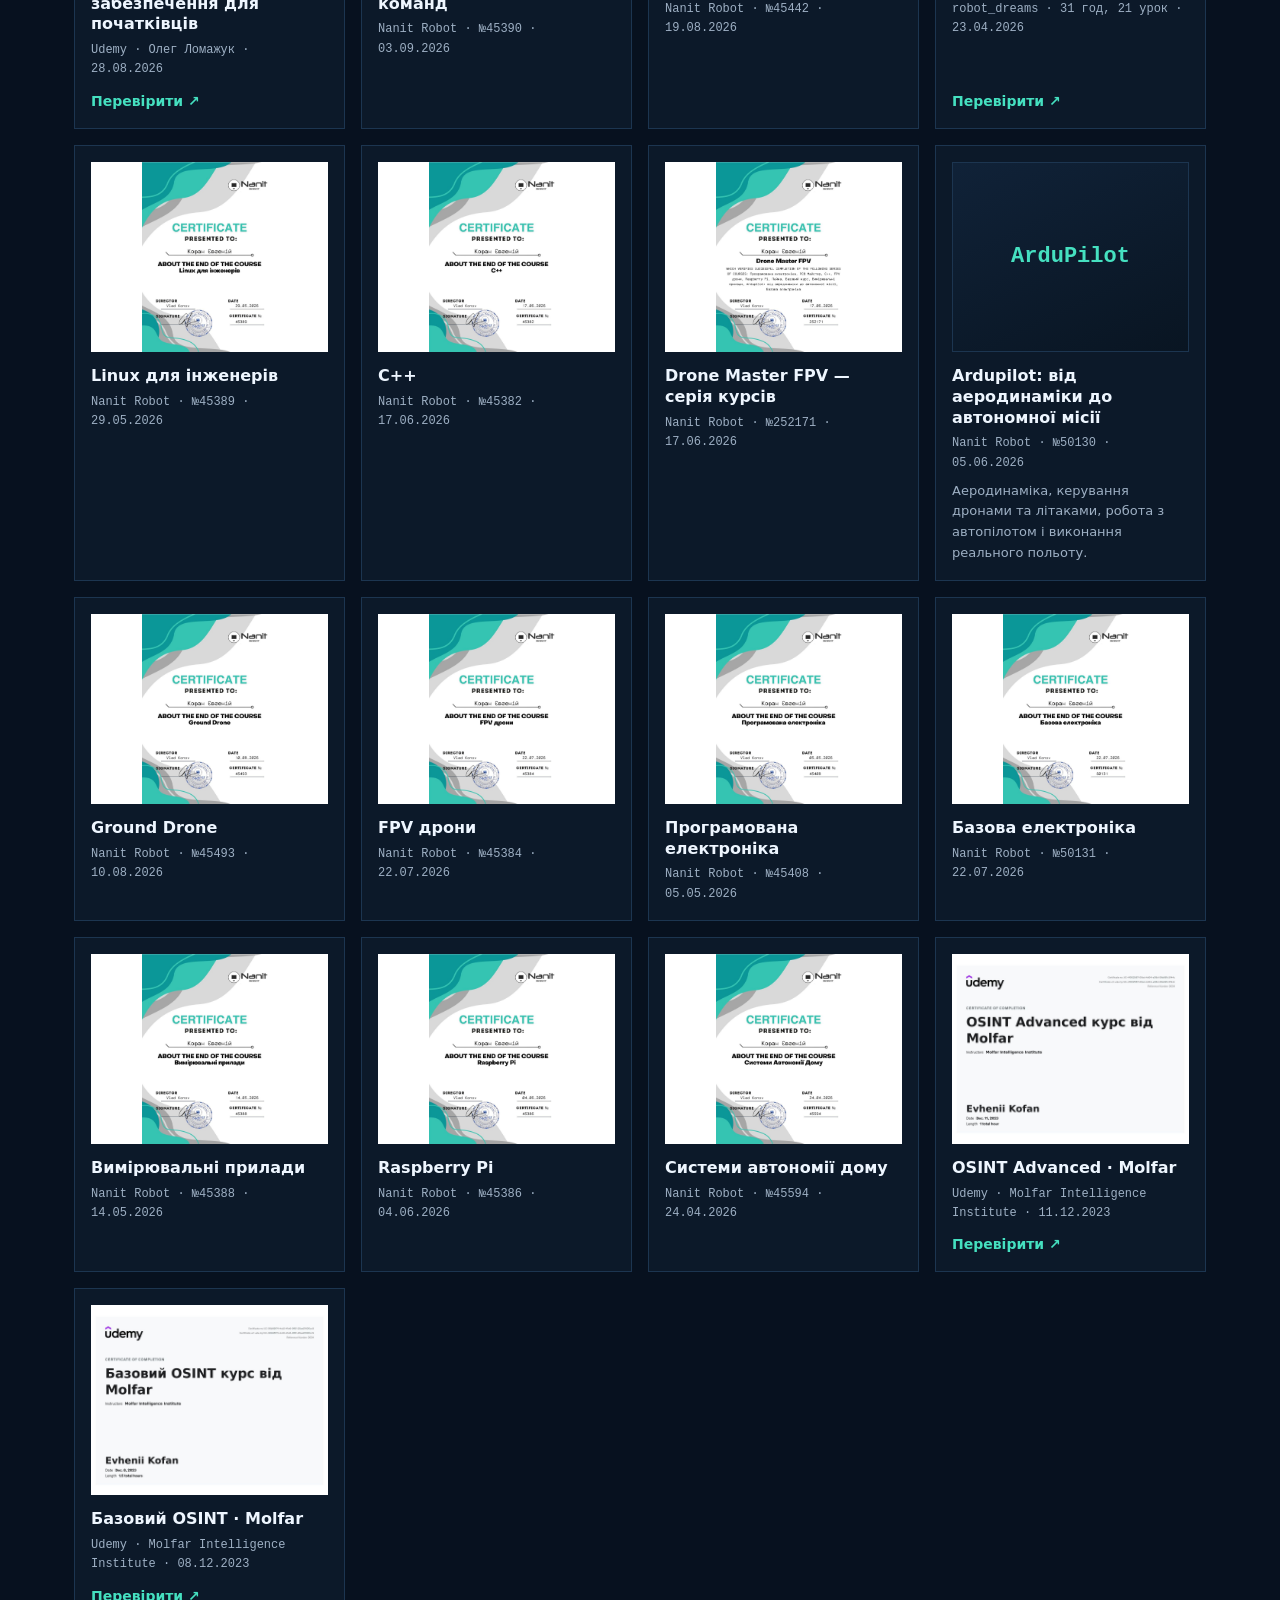
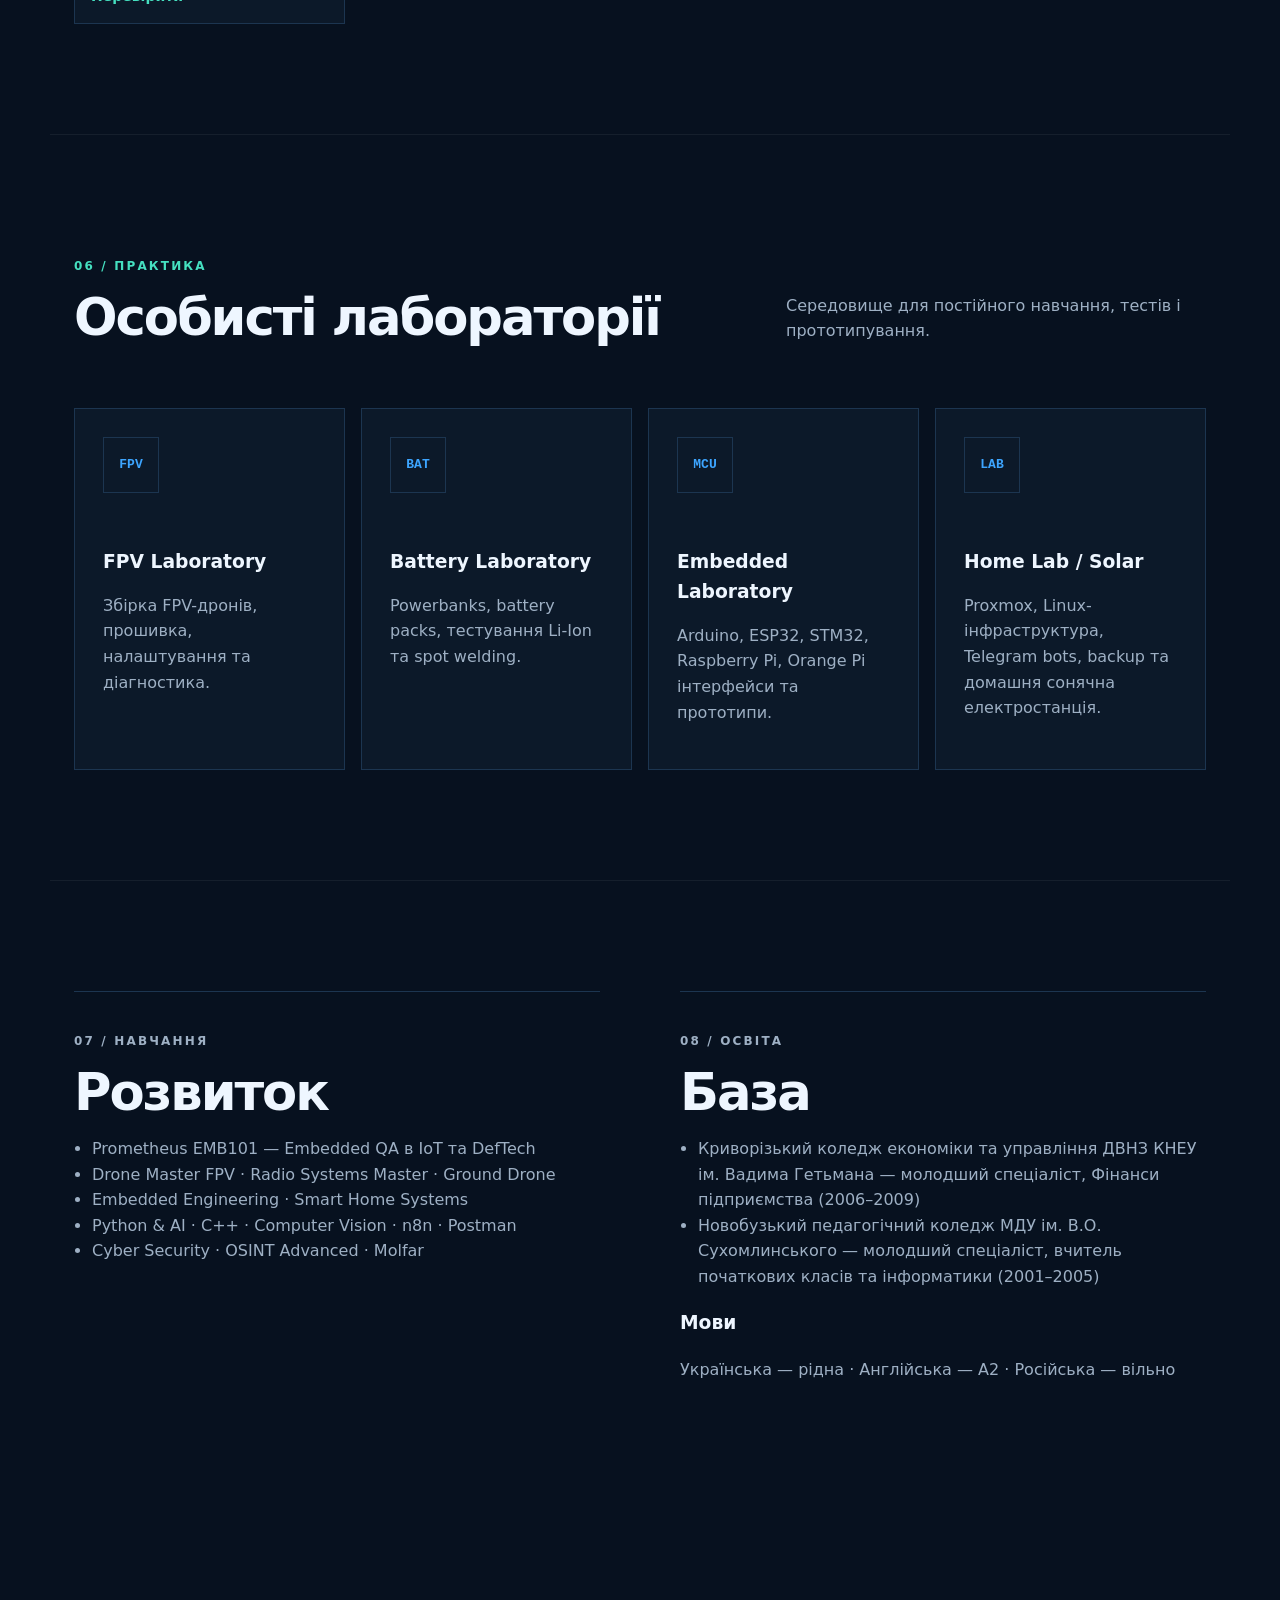
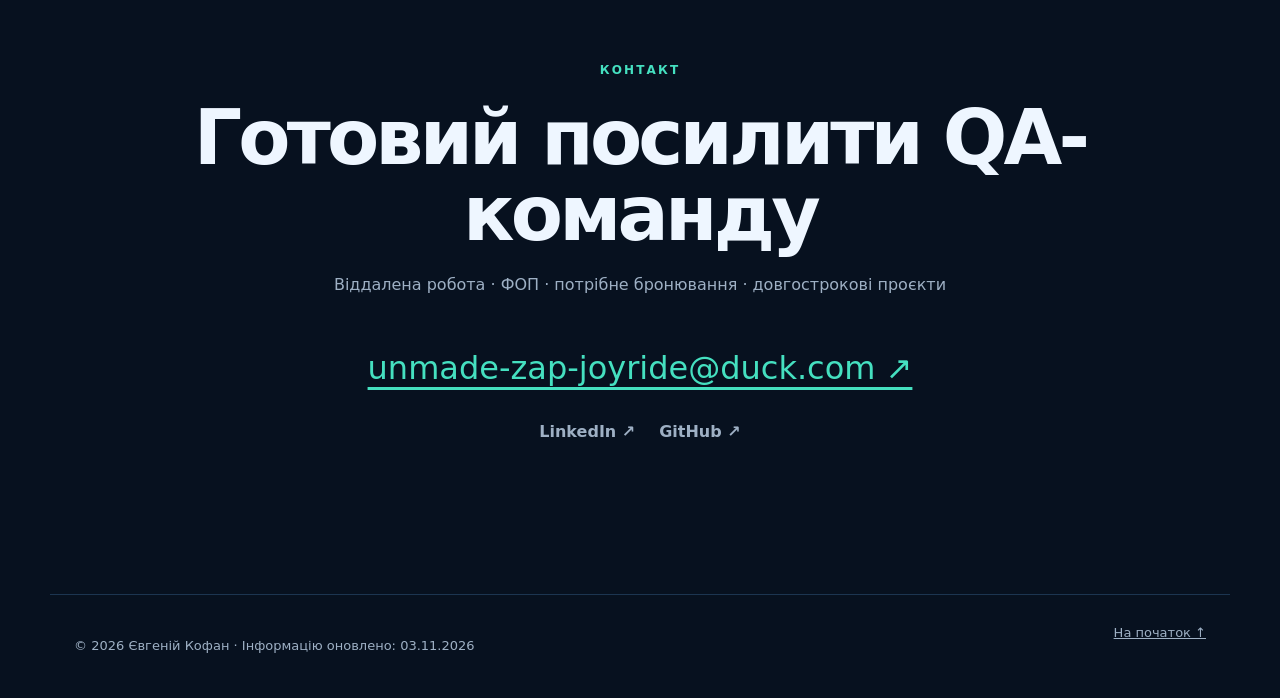
==== commit 8ffef89d: "update site" ====
--- a/index.html
+++ b/index.html
@@ -1,142 +1,94 @@
 <!doctype html>
 <html lang="uk"><head>
   <meta charset="utf-8">
-  <meta name="robots" content="noindex, follow" />
+  <meta name="robots" content="noindex, nofollow, noarchive, noimageindex, noai, noimageai">
   <meta name="viewport" content="width=device-width, initial-scale=1">
-  <meta name="description" content="Євгеній Кофан — Technical Engineer, Drone Systems, Embedded Systems, Electronics, Technical Project Manager та R&amp;D.">
+  <meta name="description" content="Євгеній Кофан — Embedded QA Engineer: тестування IoT-пристроїв і прошивок ESP32, автоматизація на Python/Pytest, AI QA.">
   <meta name="theme-color" content="#07111f">
-  <title>Євгеній Кофан — Technical Engineer</title>
+  <title>Євгеній Кофан — Embedded QA Engineer</title>
   <link rel="stylesheet" href="styles.css">
 </head>
 <body>
   <div class="grid-bg" aria-hidden="true"></div>
   <header class="site-header">
-    <a class="brand" href="#top" aria-label="На початок сторінки"><span>EK</span><strong>ЄК</strong></a>
+    <a class="brand" href="#top" aria-label="На початок сторінки"><span>EK</span><strong data-i18n="brand.name">Євгеній Кофан</strong></a>
     <nav class="nav" aria-label="Основна навігація">
-      <a href="#about">Профіль</a><a href="#skills">Навички</a><a href="#experience">Досвід</a><a href="#labs">Лабораторії</a>
+      <a href="#about" data-i18n="nav.profile">Профіль</a><a href="#skills" data-i18n="nav.skills">Навички</a><a href="#experience" data-i18n="nav.experience">Досвід</a><a href="#projects" data-i18n="nav.projects">Проєкти</a><a href="#certificates" data-i18n="nav.certificates">Сертифікати</a><a href="#labs" data-i18n="nav.labs">Лабораторії</a>
     </nav>
     <div class="language-switch" role="group" aria-label="Перемикач мови">
       <button type="button" data-lang="uk" class="active" aria-pressed="true">UA</button>
       <span aria-hidden="true">/</span>
       <button type="button" data-lang="en" aria-pressed="false">EN</button>
     </div>
-    <a class="button button-small" href="mailto:mywork.fragile358@slmail.me">Написати</a>
+    <a class="button button-small" href="#contact" data-contact="email" data-email="bW9jLmtjdWRAZWRpcnlvai1wYXotZWRhbW51" data-i18n="header.cta">Написати</a>
   </header>
 
   <main id="top"><section class="hero section-shell">
       <div class="hero-copy reveal">
-        <p class="eyebrow">Technical Engineer · Drone Systems · Embedded · R&amp;D</p>
-        <h1>Інженерний підхід.<br><span>Практичний результат.</span></h1>
-        <p class="lead">Поєдную програмну інженерію, серверну інфраструктуру, електроніку, автоматизацію та управління технічними командами.</p>
+        <p class="eyebrow" data-i18n="hero.eyebrow">Embedded QA Engineer · IoT · DefTech · AI QA</p>
+        <h1 data-i18n="hero.title">Якість, перевірена на залізі.<br/><span>Ризики — до релізу.</span></h1>
+        <p class="lead" data-i18n="hero.lead">Тестую IoT-пристрої та прошивки ESP32: від ризиків і тест-плану до автоматизації на Python/Pytest і bug reports з доказами. Поєдную QA з досвідом Tech Lead, COO та автоматизації процесів.</p>
         <div class="hero-actions">
-          <a class="button" href="mailto:mywork.fragile358@slmail.me">Зв’язатися</a>
-          <a class="button button-ghost" href="#experience">Переглянути досвід</a>
+          <a class="button" href="#contact" data-contact="email" data-email="bW9jLmtjdWRAZWRpcnlvai1wYXotZWRhbW51" data-i18n="hero.cta1">Зв’язатися</a>
+          <a class="button button-ghost" href="#projects" data-i18n="hero.cta2">Переглянути проєкти</a>
         </div>
         <div class="quick-facts" aria-label="Короткі відомості">
-          <div><strong>15+</strong><span>років у tech</span></div>
-          <div><strong>6</strong><span>ключових напрямів</span></div>
-          <div><strong>Кривий Ріг</strong><span>Україна · remote</span></div>
+          <div><strong data-i18n="facts.1.value">14+</strong><span data-i18n="facts.1.label">років у tech</span></div>
+          <div><strong data-i18n="facts.2.value">12</strong><span data-i18n="facts.2.label">фахівців у команді (AppFox)</span></div>
+          <div><strong data-i18n="facts.3.value">Україна</strong><span data-i18n="facts.3.label">Remote</span></div>
         </div>
       </div>
       <aside class="hero-panel reveal">
         <div class="radar" aria-hidden="true"><span></span><span></span><span></span><i></i></div>
-        <p class="status"><span></span> Відкритий до пропозицій</p>
-        <h2>Поточний фокус</h2>
-        <ul class="focus-list">
-          <li>Drone systems та FPV</li><li>Embedded / electronics</li><li>Linux / infrastructure</li><li>Automation / AI</li><li>Technical project management</li><li>R&amp;D та прототипування</li>
-        </ul>
+        <p class="status"><span></span> <em class="status-text" data-i18n="hero.status">Відкритий до пропозицій · потрібне бронювання</em></p>
+        <h2 data-i18n="hero.focusTitle">Поточний фокус</h2>
+        <ul class="focus-list"><li data-item="focus-1" data-i18n="focus-1.text">Embedded QA / IoT</li><li data-item="focus-2" data-i18n="focus-2.text">Test automation: Python, Pytest</li><li data-item="focus-3" data-i18n="focus-3.text">AI QA: GPT, Claude, Codex, DeepSeek</li><li data-item="focus-4" data-i18n="focus-4.text">n8n automation</li><li data-item="focus-6" data-i18n="focus-6.text">Tech Lead / project management</li></ul>
+        <p class="updated"><span data-i18n="updated.label">Інформацію оновлено</span>: <time data-updated datetime="2026-11-03">03.11.2026</time></p>
       </aside>
     </section><section id="about" class="section section-shell split">
       <div>
-        <p class="section-kicker">01 / Профіль</p>
-        <h2>Від системного адміністратора до технічного лідера</h2>
+        <p class="section-kicker" data-i18n="about.kicker">01 / Профіль</p>
+        <h2 data-i18n="about.title">Від веб-адміністратора до Embedded QA</h2>
       </div>
       <div class="prose">
-        <p>Практичний технічний спеціаліст із досвідом в ІТ, інфраструктурі, веброзробці, автоматизації, керуванні командами та R&amp;D-напрямках.</p>
-        <p>Пройшов шлях від системного адміністратора і веброзробника до керівника технічного відділу, COO та Project Manager. Розвиваюсь у Drone Technologies, Embedded Systems, Electronics &amp; Robotics, Computer Vision, Cyber Security, Automation &amp; AI.</p>
+        <p data-i18n="about.p1">QA-інженер із фокусом на embedded та IoT: risk-based тестування прошивок, автоматизація на Python/Pytest, аналіз Serial-логів і обміну по UART, зрозумілі bug reports з evidence.</p>
+        <p data-i18n="about.p2">Маю 14+ років у digital: адміністрування сайтів, SEO та PPC, керування командою з 12 фахівців в AppFox, TeamLead розробки, COO та Tech Lead у Synergy Solution, автоматизація процесів у n8n. У 2026 році пройшов курс Prometheus EMB101 «Embedded QA в IoT та DefTech» і отримав сертифікат з відзнакою.</p>
       </div>
     </section><section id="skills" class="section section-shell">
-      <div class="section-heading"><div><p class="section-kicker">02 / Компетенції</p><h2>Технічний стек</h2></div><p>Практичні інструменти для прототипування, інфраструктури та запуску проєктів.</p></div>
-      <div class="cards">
-        <article class="skill-card"><span>01</span><h3>Drone Technologies</h3><p>FPV збірка, ремонт і діагностика, Betaflight, ELRS, RadioMaster, прошивка, калібрування, тестування.</p></article>
-        <article class="skill-card"><span>02</span><h3>Embedded Systems</h3><p>Arduino, ESP32, Raspberry Pi, STM32 / AVR, UART, SPI, I2C, GPIO.</p></article>
-        <article class="skill-card"><span>03</span><h3>Electronics</h3><p>THT пайка, базова SMD, мультиметр, Li-Ion packs, spot welding, ремонт ПК.</p></article>
-        <article class="skill-card"><span>04</span><h3>Programming</h3><p>Python, C++, Kotlin, MySQL, HTML/CSS, Telegram Bot API.</p></article>
-        <article class="skill-card"><span>05</span><h3>Linux &amp; Infrastructure</h3><p>Ubuntu, Debian, Windows, Proxmox VE, Docker, VPN, backup, networking, GitHub.</p></article>
-        <article class="skill-card"><span>06</span><h3>Management &amp; CMS</h3><p>PM, COO, Team Lead, n8n, hiring, documentation, WordPress, Joomla, OpenCart, MODX, Bitrix.</p></article>
+      <div class="section-heading"><div><p class="section-kicker" data-i18n="skills.kicker">02 / Компетенції</p><h2 data-i18n="skills.title">Технічний стек</h2></div><p data-i18n="skills.intro">Інструменти для тестування пристроїв, автоматизації та запуску проєктів.</p></div>
+      <div class="cards"><article class="skill-card" data-item="skill-1"><span>01</span><h3 data-i18n="skill-1.title">Embedded QA</h3><p data-i18n="skill-1.desc">Risk-based testing, Master Test Plan, test matrix, bug reports. ESP32, Wokwi, PlatformIO, UART CLI (JSON), I2C, Logic Analyzer + PulseView.</p></article><article class="skill-card" data-item="skill-2"><span>02</span><h3 data-i18n="skill-2.title">Test Automation & AI QA</h3><p data-i18n="skill-2.desc">Python, Pytest, pyserial, parametrized tests, fixtures, JUnit XML. AI-асистоване тестування: GPT, Claude, Codex, DeepSeek.</p></article><article class="skill-card" data-item="skill-3"><span>03</span><h3 data-i18n="skill-3.title">Drone Technologies</h3><p data-i18n="skill-3.desc">ArduCopter, PicaSim, FPV збірка, ремонт і діагностика, Betaflight, ELRS, RadioMaster, калібрування.</p></article><article class="skill-card" data-item="skill-4"><span>04</span><h3 data-i18n="skill-4.title">Embedded & Electronics</h3><p data-i18n="skill-4.desc">Arduino, ESP32, Raspberry Pi, Orange Pi, STM32 / AVR, UART, GPIO, пайка THT / базова SMD, Li-Ion packs.</p></article><article class="skill-card" data-item="skill-5"><span>05</span><h3 data-i18n="skill-5.title">Automation & Infrastructure</h3><p data-i18n="skill-5.desc">n8n, Telegram Bot API, Linux (Ubuntu, Debian, Armbian), Proxmox VE, Git, GitHub.</p></article><article class="skill-card" data-item="skill-6"><span>06</span><h3 data-i18n="skill-6.title">Management & Web</h3><p data-i18n="skill-6.desc">Tech Lead, COO, TeamLead, Agile, найм, ТЗ, SEO / PPC, Google Analytics, WordPress, Android (Kotlin).</p></article></div>
+    </section><section id="experience" class="section section-shell">
+      <div class="section-heading"><div><p class="section-kicker" data-i18n="experience.kicker">03 / Кар’єра</p><h2 data-i18n="experience.title">Досвід роботи</h2></div><p data-i18n="experience.intro">QA та автоматизація, керування командами, вебпродукти.</p></div>
+      <div class="timeline"><article data-item="exp-1"><div class="time" data-i18n="exp-1.time">2026 — дотепер</div><div><h3><span class="role" data-i18n="exp-1.role">AI QA Engineer / Tech Lead</span> <span class="company">· <span data-i18n="exp-1.company">Synergy Solution</span></span></h3><p data-i18n="exp-1.desc">AI QA та автоматизація тестування (GPT, Claude, Codex, DeepSeek), технічне лідерство, автоматизація процесів у n8n.</p></div></article><article data-item="exp-2"><div class="time" data-i18n="exp-2.time">2024 — дотепер</div><div><h3><span class="role" data-i18n="exp-2.role">Директор</span> <span class="company">· <span data-i18n="exp-2.company">ФОП Кофан</span></span></h3><p data-i18n="exp-2.desc">Власна підприємницька діяльність.</p></div></article><article data-item="exp-3"><div class="time" data-i18n="exp-3.time">2025</div><div><h3><span class="role" data-i18n="exp-3.role">COO / n8n Automation Engineer</span> <span class="company">· <span data-i18n="exp-3.company">Synergy Solution</span></span></h3><p data-i18n="exp-3.desc">Операційне управління компанією після ребрендингу в Synergy Solution, автоматизація процесів у n8n.</p></div></article><article data-item="exp-4"><div class="time" data-i18n="exp-4.time">2023 — 2024</div><div><h3><span class="role" data-i18n="exp-4.role">TeamLead відділу розробки</span> <span class="company">· <span data-i18n="exp-4.company">Syntrex</span></span></h3><p data-i18n="exp-4.desc">Керування відділом розробки після ребрендингу ISoft Consulting у Syntrex, розробка сайтів на WordPress, автоматизація в n8n.</p></div></article><article data-item="exp-5"><div class="time" data-i18n="exp-5.time">2022</div><div><h3><span class="role" data-i18n="exp-5.role">Android Developer / Content Manager</span> <span class="company">· <span data-i18n="exp-5.company">ISoft Consulting</span></span></h3><p data-i18n="exp-5.desc">Розробка мобільних додатків для Android (Kotlin), аналітика мобільних додатків, контент-менеджмент та SEO.</p></div></article><article data-item="exp-6"><div class="time" data-i18n="exp-6.time">2018 — 2022</div><div><h3><span class="role" data-i18n="exp-6.role">Head of Digital / SEO Team Lead / PM</span> <span class="company">· <span data-i18n="exp-6.company">AppFox</span></span></h3><p data-i18n="exp-6.desc">Керування крос-функціональною командою з 12 фахівців (розробка, QA, дизайн, контент, SMM): найм, ТЗ, прийом робіт. SEO-стратегія, CRO, вебаналітика та звітність для керівництва.</p></div></article><article data-item="exp-7"><div class="time" data-i18n="exp-7.time">2015 — 2018</div><div><h3><span class="role" data-i18n="exp-7.role">SEO / PPC Specialist</span></h3><p data-i18n="exp-7.desc">Avada, PartsQ, Agency Seko, WebStart, Веб-технолоджи, Пром-Океан, LIKE DIGITAL, Reffer: технічні SEO-аудити, семантика, Google Ads, лінкбілдинг, міграція сайтів, керування командою просування.</p></div></article><article data-item="exp-8"><div class="time" data-i18n="exp-8.time">2012 — 2015</div><div><h3><span class="role" data-i18n="exp-8.role">Адміністратор веб-сайтів</span></h3><p data-i18n="exp-8.desc">Фестивалі «Аніма» та UkraїnkaFest: розробка й підтримка сайтів, контент, онлайн-платежі, підтримка клієнтів. Оптимізація процесів дала +80% продажів за рік.</p></div></article></div>
+    </section><section id="projects" class="section section-shell">
+      <div class="section-heading"><div><p class="section-kicker" data-i18n="projects.kicker">04 / GitHub</p><h2 data-i18n="projects.title">Проєкти</h2></div><p data-i18n="projects.intro">Відкриті репозиторії з документацією, тестами та доказами.</p></div>
+      <div class="project-grid"><article class="project-card" data-item="project-1" data-url="https://github.com/jobsearchdev/Embedded-QA"><p class="project-tag" data-i18n="project-1.tag">Embedded QA · ESP32 · Pytest</p><h3 data-i18n="project-1.title">ESP32 IoT Node — Embedded QA Case Study</h3><p class="project-desc" data-i18n="project-1.desc">Risk-based тестування IoT-вузла на ESP32 у Wokwi: Master Test Plan, 32 тести в матриці, 39 автотестів на Pytest через UART, аналіз I2C у PulseView. Знайдено 9 Critical і 14 Major дефектів, рішення — NO-GO.</p><a class="project-link" href="https://github.com/jobsearchdev/Embedded-QA" target="_blank" rel="noopener" data-i18n="projects.link">Відкрити на GitHub ↗</a></article><article class="project-card" data-item="project-2" data-url="https://github.com/jobsearchdev/offline-voice-assistant"><p class="project-tag" data-i18n="project-2.tag">Orange Pi · Python · Offline AI</p><h3 data-i18n="project-2.title">Offline Voice Assistant</h3><p class="project-desc" data-i18n="project-2.desc">Повністю офлайн голосовий помічник українською на Orange Pi Zero 3: VAD → Vosk (STT) → команди / локальна LLM → Piper (TTS). Задокументована історія налагодження заліза.</p><a class="project-link" href="https://github.com/jobsearchdev/offline-voice-assistant" target="_blank" rel="noopener" data-i18n="projects.link">Відкрити на GitHub ↗</a></article><article class="project-card" data-item="project-3" data-url="https://github.com/jobsearchdev/n8n-automations"><p class="project-tag" data-i18n="project-3.tag">n8n · SEO · API · JavaScript</p><h3 data-i18n="project-3.title">n8n-автоматизації для SEO</h3><p class="project-desc" data-i18n="project-3.desc">Три робочі автоматизації: відправка сторінок на пришвидшену індексацію через API, моніторинг sitemap.xml кожні 15 хв з відправкою лише нових і оновлених сторінок (порівняння lastmod, n8n Data Tables, сповіщення в Telegram) та збір позицій у Google через DataForSEO із записом у Google Sheets — на основі цього флоу зробили сервіс.</p><a class="project-link" href="https://github.com/jobsearchdev/n8n-automations" target="_blank" rel="noopener" data-i18n="projects.link">Відкрити на GitHub ↗</a></article></div>
+    </section><section id="certificates" class="section section-shell">
+      <div class="section-heading"><div><p class="section-kicker" data-i18n="certs.kicker">05 / Сертифікати</p><h2 data-i18n="certs.title">Сертифікати</h2></div><p data-i18n="certs.intro">Підтверджене навчання: QA, embedded, електроніка, дрони, Python, Linux та OSINT.</p></div>
+      <div class="cert-feature">
+        <a class="cert-image" href="certificates/prometheus-emb101-embedded-qa.pdf" target="_blank" rel="noopener"><img src="certificates/prometheus-emb101-embedded-qa.jpg" alt="Сертифікат Prometheus Embedded QA in IoT and DefTech" width="642" height="909"></a>
+        <div class="cert-body">
+          <p class="project-tag" data-i18n="certs.featured.tag">Prometheus · EMB101 · 28.10.2026</p>
+          <h3 data-i18n="certs.featured.title">Embedded QA в IoT та DefTech</h3>
+          <p class="cert-desc" data-i18n="certs.featured.desc">Сертифікат з відзнакою. Ментор — Олег Мороз, Senior Manual / Automation / Embedded QA. Тестування прошивок ESP32 у Wokwi, UART/I2C, recovery та NVS, Python/Pytest-автоматизація, мережеве тестування IoT, Master Test Plan і release decision.</p>
+          <div class="cert-links">
+            <a class="button" href="certificates/prometheus-emb101-embedded-qa.pdf" target="_blank" rel="noopener" data-i18n="certs.featured.pdf">Сертифікат PDF</a>
+            <a class="button button-ghost" href="https://certs.prometheus.org.ua/cert/b700f942b9d84accb94e2738fe48c93d" target="_blank" rel="noopener" data-i18n="certs.featured.verify">Перевірити ↗</a>
+          </div>
+        </div>
       </div>
-    </section><section id="experience" class="section section-shell">
-      <div class="section-heading"><div><p class="section-kicker">03 / Кар’єра</p><h2>Досвід роботи</h2></div><p>Управління командами, інженерна практика, автоматизація та вебпродукти.</p></div>
-      <div class="timeline">
-        <article><div class="time">2026 — дотепер</div><div><h3>Project Manager <span>· Syntrex Digital</span></h3><p>Управління командою розробників, планування, контроль виконання, пріоритизація та комунікація між учасниками проєктів.</p></div></article>
-        <article><div class="time">2024</div><div><h3>Head of Technical Department<span>· Syntrex Digital (раніше Synergy Solution)</span></h3><p>Управління технічним відділом, оптимізація процесів, побудова інфраструктури та автоматизація через n8n.</p></div></article>
-        <article><div class="time">2023</div><div><h3>COO<span>· Synergy Solution (раніше Isoft Consulting)</span></h3><p>Побудова внутрішніх процесів, координація відділів, технічне управління, парсинг та автоматизація операційних задач.</p></div></article>
-        <article><div class="time">2022</div><div><h3>Content Manager / Kotlin Developer <span>· Isoft Consulting</span></h3><p>Android/Kotlin розробка, аналітика мобільних додатків та Telegram CRM контент-менеджмент.</p></div></article>
-        <article><div class="time">2018</div><div><h3>Head of Development <span>· AppFox</span></h3><p>Управління командою, найм, розподіл задач, контроль розробки, SEO, PPC та email-маркетинг.</p></div></article>
-        <article><div class="time">2012 — 2018</div><div><h3>Web Developer / SEO</h3><p>GrilleGuard, PartsQ, Пром-Океан, UkraїnkaFest, «Аніма»: розробка CMS-сайтів, SEO, PPC, Analytics/GTM, A/B тестування й технічна підтримка.</p></div></article>
-        <article><div class="time">2010 — 2015</div><div><h3>Інженерна та операційна практика</h3><p>Системне адміністрування у КНЕУ, монтаж мереж у Київстар</p></div></article>
-      </div>
+      <div class="cert-grid"><article class="cert-card" data-item="cert-1" data-image="certificates/udemy-software-testing-basics.jpg" data-thumb="" data-verify="https://ude.my/UC-caa2ed99-aebc-44d3-99be-cdf034b43039"><a class="cert-thumb" href="certificates/udemy-software-testing-basics.jpg" target="_blank" rel="noopener"><img src="certificates/udemy-software-testing-basics.jpg" alt="Сертифікат: Тестування програмного забезпечення для початківців" loading="lazy"></a><h4 data-i18n="cert-1.title">Тестування програмного забезпечення для початківців</h4><p class="cert-meta" data-i18n="cert-1.meta">Udemy · Олег Ломажук · 28.08.2026</p><a class="cert-verify" href="https://ude.my/UC-caa2ed99-aebc-44d3-99be-cdf034b43039" target="_blank" rel="noopener" data-i18n="certs.verify">Перевірити ↗</a></article><article class="cert-card" data-item="cert-2" data-image="certificates/nanit-github.jpg" data-thumb="" data-verify=""><a class="cert-thumb" href="certificates/nanit-github.jpg" target="_blank" rel="noopener"><img src="certificates/nanit-github.jpg" alt="Сертифікат: GitHub для інженерів і команд" loading="lazy"></a><h4 data-i18n="cert-2.title">GitHub для інженерів і команд</h4><p class="cert-meta" data-i18n="cert-2.meta">Nanit Robot · №45390 · 03.09.2026</p></article><article class="cert-card" data-item="cert-3" data-image="certificates/nanit-python-ai.jpg" data-thumb="" data-verify=""><a class="cert-thumb" href="certificates/nanit-python-ai.jpg" target="_blank" rel="noopener"><img src="certificates/nanit-python-ai.jpg" alt="Сертифікат: Python &amp; AI" loading="lazy"></a><h4 data-i18n="cert-3.title">Python &amp; AI</h4><p class="cert-meta" data-i18n="cert-3.meta">Nanit Robot · №45442 · 19.08.2026</p></article><article class="cert-card" data-item="cert-4" data-image="certificates/robotdreams-computer-vision.jpg" data-thumb="" data-verify="https://lms.robotdreams.cc/certificate/16f945be8b2e3b2fdaa0919b5d9efe48"><a class="cert-thumb" href="certificates/robotdreams-computer-vision.jpg" target="_blank" rel="noopener"><img src="certificates/robotdreams-computer-vision.jpg" alt="Сертифікат: Computer Vision" loading="lazy"></a><h4 data-i18n="cert-4.title">Computer Vision</h4><p class="cert-meta" data-i18n="cert-4.meta">robot_dreams · 31 год, 21 урок · 23.04.2026</p><a class="cert-verify" href="https://lms.robotdreams.cc/certificate/16f945be8b2e3b2fdaa0919b5d9efe48" target="_blank" rel="noopener" data-i18n="certs.verify">Перевірити ↗</a></article><article class="cert-card" data-item="cert-5" data-image="certificates/nanit-linux.jpg" data-thumb="" data-verify=""><a class="cert-thumb" href="certificates/nanit-linux.jpg" target="_blank" rel="noopener"><img src="certificates/nanit-linux.jpg" alt="Сертифікат: Linux для інженерів" loading="lazy"></a><h4 data-i18n="cert-5.title">Linux для інженерів</h4><p class="cert-meta" data-i18n="cert-5.meta">Nanit Robot · №45389 · 29.05.2026</p></article><article class="cert-card" data-item="cert-6" data-image="certificates/nanit-cpp.jpg" data-thumb="" data-verify=""><a class="cert-thumb" href="certificates/nanit-cpp.jpg" target="_blank" rel="noopener"><img src="certificates/nanit-cpp.jpg" alt="Сертифікат: C++" loading="lazy"></a><h4 data-i18n="cert-6.title">C++</h4><p class="cert-meta" data-i18n="cert-6.meta">Nanit Robot · №45382 · 17.06.2026</p></article><article class="cert-card" data-item="cert-7" data-image="certificates/nanit-drone-master-fpv.jpg" data-thumb="" data-verify=""><a class="cert-thumb" href="certificates/nanit-drone-master-fpv.jpg" target="_blank" rel="noopener"><img src="certificates/nanit-drone-master-fpv.jpg" alt="Сертифікат: Drone Master FPV — серія курсів" loading="lazy"></a><h4 data-i18n="cert-7.title">Drone Master FPV — серія курсів</h4><p class="cert-meta" data-i18n="cert-7.meta">Nanit Robot · №252171 · 17.06.2026</p></article><article class="cert-card" data-item="cert-8" data-image="" data-thumb="ArduPilot" data-verify=""><div class="cert-thumb cert-thumb-text"><span>ArduPilot</span></div><h4 data-i18n="cert-8.title">Ardupilot: від аеродинаміки до автономної місії</h4><p class="cert-meta" data-i18n="cert-8.meta">Nanit Robot · №50130 · 05.06.2026</p><p class="cert-note" data-i18n="cert-8.note">Аеродинаміка, керування дронами та літаками, робота з автопілотом і виконання реального польоту.</p></article><article class="cert-card" data-item="cert-9" data-image="certificates/nanit-ground-drone.jpg" data-thumb="" data-verify=""><a class="cert-thumb" href="certificates/nanit-ground-drone.jpg" target="_blank" rel="noopener"><img src="certificates/nanit-ground-drone.jpg" alt="Сертифікат: Ground Drone" loading="lazy"></a><h4 data-i18n="cert-9.title">Ground Drone</h4><p class="cert-meta" data-i18n="cert-9.meta">Nanit Robot · №45493 · 10.08.2026</p></article><article class="cert-card" data-item="cert-10" data-image="certificates/nanit-fpv-drones.jpg" data-thumb="" data-verify=""><a class="cert-thumb" href="certificates/nanit-fpv-drones.jpg" target="_blank" rel="noopener"><img src="certificates/nanit-fpv-drones.jpg" alt="Сертифікат: FPV дрони" loading="lazy"></a><h4 data-i18n="cert-10.title">FPV дрони</h4><p class="cert-meta" data-i18n="cert-10.meta">Nanit Robot · №45384 · 22.07.2026</p></article><article class="cert-card" data-item="cert-11" data-image="certificates/nanit-programmable-electronics.jpg" data-thumb="" data-verify=""><a class="cert-thumb" href="certificates/nanit-programmable-electronics.jpg" target="_blank" rel="noopener"><img src="certificates/nanit-programmable-electronics.jpg" alt="Сертифікат: Програмована електроніка" loading="lazy"></a><h4 data-i18n="cert-11.title">Програмована електроніка</h4><p class="cert-meta" data-i18n="cert-11.meta">Nanit Robot · №45408 · 05.05.2026</p></article><article class="cert-card" data-item="cert-12" data-image="certificates/nanit-basic-electronics.jpg" data-thumb="" data-verify=""><a class="cert-thumb" href="certificates/nanit-basic-electronics.jpg" target="_blank" rel="noopener"><img src="certificates/nanit-basic-electronics.jpg" alt="Сертифікат: Базова електроніка" loading="lazy"></a><h4 data-i18n="cert-12.title">Базова електроніка</h4><p class="cert-meta" data-i18n="cert-12.meta">Nanit Robot · №50131 · 22.07.2026</p></article><article class="cert-card" data-item="cert-13" data-image="certificates/nanit-measuring-instruments.jpg" data-thumb="" data-verify=""><a class="cert-thumb" href="certificates/nanit-measuring-instruments.jpg" target="_blank" rel="noopener"><img src="certificates/nanit-measuring-instruments.jpg" alt="Сертифікат: Вимірювальні прилади" loading="lazy"></a><h4 data-i18n="cert-13.title">Вимірювальні прилади</h4><p class="cert-meta" data-i18n="cert-13.meta">Nanit Robot · №45388 · 14.05.2026</p></article><article class="cert-card" data-item="cert-14" data-image="certificates/nanit-raspberry-pi.jpg" data-thumb="" data-verify=""><a class="cert-thumb" href="certificates/nanit-raspberry-pi.jpg" target="_blank" rel="noopener"><img src="certificates/nanit-raspberry-pi.jpg" alt="Сертифікат: Raspberry Pi" loading="lazy"></a><h4 data-i18n="cert-14.title">Raspberry Pi</h4><p class="cert-meta" data-i18n="cert-14.meta">Nanit Robot · №45386 · 04.06.2026</p></article><article class="cert-card" data-item="cert-15" data-image="certificates/nanit-home-autonomy.jpg" data-thumb="" data-verify=""><a class="cert-thumb" href="certificates/nanit-home-autonomy.jpg" target="_blank" rel="noopener"><img src="certificates/nanit-home-autonomy.jpg" alt="Сертифікат: Системи автономії дому" loading="lazy"></a><h4 data-i18n="cert-15.title">Системи автономії дому</h4><p class="cert-meta" data-i18n="cert-15.meta">Nanit Robot · №45594 · 24.04.2026</p></article><article class="cert-card" data-item="cert-16" data-image="certificates/udemy-osint-advanced-molfar.jpg" data-thumb="" data-verify="https://ude.my/UC-4f002567-00ed-4d04-a08d-08e991c3f44c"><a class="cert-thumb" href="certificates/udemy-osint-advanced-molfar.jpg" target="_blank" rel="noopener"><img src="certificates/udemy-osint-advanced-molfar.jpg" alt="Сертифікат: OSINT Advanced · Molfar" loading="lazy"></a><h4 data-i18n="cert-16.title">OSINT Advanced · Molfar</h4><p class="cert-meta" data-i18n="cert-16.meta">Udemy · Molfar Intelligence Institute · 11.12.2023</p><a class="cert-verify" href="https://ude.my/UC-4f002567-00ed-4d04-a08d-08e991c3f44c" target="_blank" rel="noopener" data-i18n="certs.verify">Перевірити ↗</a></article><article class="cert-card" data-item="cert-17" data-image="certificates/udemy-osint-basic-molfar.jpg" data-thumb="" data-verify="https://ude.my/UC-38b95f74-4cd0-41e6-9f81-20aa01600cc9"><a class="cert-thumb" href="certificates/udemy-osint-basic-molfar.jpg" target="_blank" rel="noopener"><img src="certificates/udemy-osint-basic-molfar.jpg" alt="Сертифікат: Базовий OSINT · Molfar" loading="lazy"></a><h4 data-i18n="cert-17.title">Базовий OSINT · Molfar</h4><p class="cert-meta" data-i18n="cert-17.meta">Udemy · Molfar Intelligence Institute · 08.12.2023</p><a class="cert-verify" href="https://ude.my/UC-38b95f74-4cd0-41e6-9f81-20aa01600cc9" target="_blank" rel="noopener" data-i18n="certs.verify">Перевірити ↗</a></article></div>
     </section><section id="labs" class="section section-shell">
-      <div class="section-heading"><div><p class="section-kicker">04 / Практика</p><h2>Особисті лабораторії</h2></div><p>Середовище для постійного навчання, тестів і прототипування.</p></div>
-      <div class="lab-grid">
-        <article><div class="lab-icon">FPV</div><h3>FPV Laboratory</h3><p>Збірка FPV-дронів, прошивка, налаштування та діагностика.</p></article>
-        <article><div class="lab-icon">BAT</div><h3>Battery Laboratory</h3><p>Powerbanks, battery packs, тестування Li-Ion та spot welding.</p></article>
-        <article><div class="lab-icon">MCU</div><h3>Embedded Laboratory</h3><p>Arduino, ESP32, STM32, Raspberry Pi, інтерфейси та прототипи.</p></article>
-        <article><div class="lab-icon">LAB</div><h3>Home Lab / Solar</h3><p>Proxmox, Linux-інфраструктура, Telegram bots, backup та домашня сонячна електростанція.</p></article>
-      </div>
+      <div class="section-heading"><div><p class="section-kicker" data-i18n="labs.kicker">06 / Практика</p><h2 data-i18n="labs.title">Особисті лабораторії</h2></div><p data-i18n="labs.intro">Середовище для постійного навчання, тестів і прототипування.</p></div>
+      <div class="lab-grid"><article data-item="lab-1" data-icon="FPV"><div class="lab-icon">FPV</div><h3 data-i18n="lab-1.title">FPV Laboratory</h3><p data-i18n="lab-1.desc">Збірка FPV-дронів, прошивка, налаштування та діагностика.</p></article><article data-item="lab-2" data-icon="BAT"><div class="lab-icon">BAT</div><h3 data-i18n="lab-2.title">Battery Laboratory</h3><p data-i18n="lab-2.desc">Powerbanks, battery packs, тестування Li-Ion та spot welding.</p></article><article data-item="lab-3" data-icon="MCU"><div class="lab-icon">MCU</div><h3 data-i18n="lab-3.title">Embedded Laboratory</h3><p data-i18n="lab-3.desc">Arduino, ESP32, STM32, Raspberry Pi, Orange Pi інтерфейси та прототипи.</p></article><article data-item="lab-4" data-icon="LAB"><div class="lab-icon">LAB</div><h3 data-i18n="lab-4.title">Home Lab / Solar</h3><p data-i18n="lab-4.desc">Proxmox, Linux-інфраструктура, Telegram bots, backup та домашня сонячна електростанція.</p></article></div>
     </section><section class="section section-shell info-grid">
-      <article><p class="section-kicker">05 / Навчання</p><h2>Розвиток</h2><ul><li>Drone Master FPV · Radio Systems Master</li><li>Embedded Engineering · Drone UGV</li><li>Smart Home Systems · Python &amp; AI</li><li>Computer Vision · n8n · Postman</li><li>Cyber Security · OSINT · Molfar</li></ul></article>
-      <article><p class="section-kicker">06 / Освіта</p><h2>База</h2><ul><li>Новобузький педагогічний коледж — Інформатика / Початкові класи</li><li>Криворізький коледж економіки та управління — Фінанси підприємства</li></ul><h3>Мови</h3><p>Українська — рідна · Російська — вільна · Англійська — A1 → B2</p></article>
-    </section><section class="contact section-shell">
-      <p class="section-kicker">Контакт</p><h2>Готовий посилити технічну команду</h2><p>Віддалена робота · ФОП 2 група · довгострокові проєкти</p><a class="contact-mail" href="mailto:mywork.fragile358@slmail.me">mywork.fragile358@slmail.me ↗</a>
+      <article class="learning-block"><p class="section-kicker" data-i18n="learning.kicker">07 / Навчання</p><h2 data-i18n="learning.title">Розвиток</h2><ul><li data-item="learn-1" data-i18n="learn-1.text">Prometheus EMB101 — Embedded QA в IoT та DefTech</li><li data-item="learn-2" data-i18n="learn-2.text">Drone Master FPV · Radio Systems Master · Ground Drone</li><li data-item="learn-3" data-i18n="learn-3.text">Embedded Engineering · Smart Home Systems</li><li data-item="learn-4" data-i18n="learn-4.text">Python & AI · C++ · Computer Vision · n8n · Postman</li><li data-item="learn-5" data-i18n="learn-5.text">Cyber Security · OSINT Advanced · Molfar</li></ul></article>
+      <article class="education-block"><p class="section-kicker" data-i18n="education.kicker">08 / Освіта</p><h2 data-i18n="education.title">База</h2><ul><li data-item="edu-1" data-i18n="edu-1.text">Криворізький коледж економіки та управління ДВНЗ КНЕУ ім. Вадима Гетьмана — молодший спеціаліст, Фінанси підприємства (2006–2009)</li><li data-item="edu-2" data-i18n="edu-2.text">Новобузький педагогічний коледж МДУ ім. В.О. Сухомлинського — молодший спеціаліст, вчитель початкових класів та інформатики (2001–2005)</li></ul><h3 data-i18n="education.languagesTitle">Мови</h3><p class="languages" data-i18n="education.languages">Українська — рідна · Англійська — A2 · Російська — вільно</p></article>
+    </section><section id="contact" class="contact section-shell">
+      <p class="section-kicker" data-i18n="contact.kicker">Контакт</p><h2 data-i18n="contact.title">Готовий посилити QA-команду</h2><p data-i18n="contact.text">Віддалена робота · ФОП · потрібне бронювання · довгострокові проєкти</p><a class="contact-mail" href="#contact" data-contact="email" data-email="bW9jLmtjdWRAZWRpcnlvai1wYXotZWRhbW51" data-contact-text>Email ↗</a>
+      <div class="contact-links"><a href="https://www.linkedin.com/in/evheniiprofile" target="_blank" rel="noopener" data-contact="linkedin">LinkedIn ↗</a><a href="https://github.com/jobsearchdev" target="_blank" rel="noopener" data-contact="github">GitHub ↗</a></div>
     </section></main>
 
-  <footer><p>© <span id="year"></span> Євгеній Кофан</p><a href="#top">На початок ↑</a></footer>
+  <footer><p>© <span id="year"></span> <span data-i18n="footer.name">Євгеній Кофан</span> · <span data-i18n="updated.label">Інформацію оновлено</span>: <time data-updated datetime="2026-11-03">03.11.2026</time></p><a href="#top" data-i18n="footer.top">На початок ↑</a></footer>
   <script src="script.js"></script>
-
-
-
-
-
-
-
-
-
-
-
-
-
-
-
-
-
-
-
-
-
-
-
-
-
-
-
-
-
-
-
-
-
-
-
-
-
-
-
-
-
-
-
-
-
-
 </body></html>
--- a/styles.css
+++ b/styles.css
@@ -1,3 +1,10 @@
 :root{--bg:#07111f;--panel:#0c1929;--panel2:#102238;--text:#eef6ff;--muted:#9eb0c4;--line:#1c3550;--accent:#45e0c0;--accent2:#3da5ff;--max:1180px}*{box-sizing:border-box}html{scroll-behavior:smooth}body{margin:0;background:var(--bg);color:var(--text);font-family:Inter,ui-sans-serif,system-ui,-apple-system,BlinkMacSystemFont,"Segoe UI",sans-serif;line-height:1.6}.grid-bg{position:fixed;inset:0;pointer-events:none;opacity:.22;background-image:linear-gradient(rgba(61,165,255,.08) 1px,transparent 1px),linear-gradient(90deg,rgba(61,165,255,.08) 1px,transparent 1px);background-size:56px 56px;mask-image:linear-gradient(to bottom,#000,transparent 85%)}a{color:inherit}.site-header{position:sticky;top:0;z-index:20;display:flex;align-items:center;gap:28px;max-width:var(--max);margin:auto;padding:18px 24px;background:rgba(7,17,31,.84);backdrop-filter:blur(18px);border-bottom:1px solid rgba(255,255,255,.07)}.brand{display:flex;align-items:center;gap:12px;text-decoration:none;white-space:nowrap}.brand span{display:grid;place-items:center;width:38px;height:38px;border:1px solid var(--accent);color:var(--accent);font-size:12px;font-weight:800;letter-spacing:.08em}.nav{display:flex;gap:24px;margin-left:auto}.nav a{text-decoration:none;color:var(--muted);font-size:14px}.nav a:hover{color:var(--text)}.button{display:inline-flex;align-items:center;justify-content:center;padding:13px 20px;background:var(--accent);color:#04130f;text-decoration:none;font-weight:800;border:1px solid var(--accent);transition:.25s}.button:hover{transform:translateY(-2px);box-shadow:0 10px 30px rgba(69,224,192,.18)}.button-small{padding:9px 15px;font-size:14px}.button-ghost{background:transparent;color:var(--text);border-color:var(--line)}.section-shell{position:relative;max-width:var(--max);margin:auto;padding-left:24px;padding-right:24px}.hero{min-height:760px;display:grid;grid-template-columns:1.4fr .8fr;gap:48px;align-items:center;padding-top:100px;padding-bottom:90px}.eyebrow,.section-kicker{text-transform:uppercase;letter-spacing:.18em;font-size:12px;font-weight:800;color:var(--accent)}h1{font-size:clamp(48px,7vw,88px);line-height:.98;letter-spacing:-.055em;margin:20px 0 28px;max-width:850px}h1 span{color:transparent;-webkit-text-stroke:1px var(--muted)}.lead{max-width:690px;font-size:20px;color:var(--muted)}.hero-actions{display:flex;gap:12px;margin:34px 0 50px}.quick-facts{display:flex;gap:40px;border-top:1px solid var(--line);padding-top:24px}.quick-facts div{display:flex;flex-direction:column}.quick-facts strong{font-size:20px}.quick-facts span{font-size:13px;color:var(--muted)}.hero-panel{position:relative;overflow:hidden;background:linear-gradient(155deg,var(--panel2),#091522);border:1px solid var(--line);padding:34px;min-height:470px}.status{font-size:13px;color:var(--muted);margin:0 0 60px}.status span{display:inline-block;width:8px;height:8px;background:var(--accent);border-radius:50%;box-shadow:0 0 16px var(--accent);margin-right:8px}.hero-panel h2{font-size:28px}.focus-list{list-style:none;padding:0;margin:25px 0 0}.focus-list li{padding:10px 0;border-bottom:1px solid rgba(255,255,255,.07);color:#d9e6f2}.radar{position:absolute;width:250px;height:250px;border:1px solid rgba(69,224,192,.16);border-radius:50%;top:-105px;right:-80px}.radar span{position:absolute;inset:20%;border:1px solid rgba(69,224,192,.16);border-radius:50%}.radar span:nth-child(2){inset:38%}.radar span:nth-child(3){inset:49%;background:var(--accent);box-shadow:0 0 18px var(--accent)}.radar i{position:absolute;left:50%;top:50%;width:50%;height:1px;background:linear-gradient(90deg,var(--accent),transparent);transform-origin:left;animation:scan 5s linear infinite}@keyframes scan{to{transform:rotate(360deg)}}.section{padding-top:110px;padding-bottom:110px;border-top:1px solid rgba(255,255,255,.06)}.split{display:grid;grid-template-columns:.8fr 1.2fr;gap:80px}.section h2{font-size:clamp(36px,4vw,58px);line-height:1.05;letter-spacing:-.04em;margin:15px 0}.prose{font-size:19px;color:var(--muted);max-width:720px}.section-heading{display:flex;justify-content:space-between;align-items:end;gap:40px;margin-bottom:48px}.section-heading>p{max-width:420px;color:var(--muted)}.cards{display:grid;grid-template-columns:repeat(3,1fr);gap:1px;background:var(--line);border:1px solid var(--line)}.skill-card{background:var(--panel);padding:30px;min-height:260px;transition:.25s}.skill-card:hover{background:var(--panel2);transform:translateY(-4px)}.skill-card>span{color:var(--accent);font-family:monospace}.skill-card h3{font-size:21px;margin:50px 0 12px}.skill-card p{color:var(--muted);margin:0}.timeline{border-top:1px solid var(--line)}.timeline article{display:grid;grid-template-columns:210px 1fr;gap:40px;padding:30px 0;border-bottom:1px solid var(--line)}.time{font-family:monospace;color:var(--accent);font-size:13px;padding-top:6px}.timeline h3{font-size:23px;margin:0 0 10px}.timeline h3 span{color:var(--muted);font-weight:500}.timeline p{color:var(--muted);margin:0;max-width:760px}.lab-grid{display:grid;grid-template-columns:repeat(4,1fr);gap:16px}.lab-grid article{background:var(--panel);border:1px solid var(--line);padding:28px;min-height:270px}.lab-icon{font-family:monospace;color:var(--accent2);font-weight:800;border:1px solid var(--line);width:56px;height:56px;display:grid;place-items:center}.lab-grid h3{margin:54px 0 10px}.lab-grid p,.info-grid p{color:var(--muted)}.info-grid{display:grid;grid-template-columns:1fr 1fr;gap:80px}.info-grid article{border-top:1px solid var(--line);padding-top:28px}.info-grid ul{padding-left:18px;color:var(--muted)}.contact{text-align:center;padding-top:140px;padding-bottom:150px}.contact h2{font-size:clamp(42px,6vw,76px);letter-spacing:-.05em;line-height:1;margin:20px auto;max-width:900px}.contact>p:not(.section-kicker){color:var(--muted)}.contact-mail{display:inline-block;margin-top:30px;font-size:clamp(18px,3vw,32px);color:var(--accent);text-underline-offset:8px}footer{max-width:var(--max);margin:auto;padding:28px 24px;border-top:1px solid var(--line);display:flex;justify-content:space-between;color:var(--muted);font-size:13px}.reveal{animation:rise .8s ease both}.hero-panel{animation-delay:.15s}@keyframes rise{from{opacity:0;transform:translateY(20px)}to{opacity:1;transform:none}}@media(max-width:900px){.nav{display:none}.site-header{justify-content:space-between}.hero{grid-template-columns:1fr;padding-top:70px}.hero-panel{min-height:auto}.split,.info-grid{grid-template-columns:1fr;gap:30px}.cards{grid-template-columns:repeat(2,1fr)}.lab-grid{grid-template-columns:repeat(2,1fr)}}@media(max-width:620px){.site-header{padding:14px 18px}.brand strong{display:none}.hero{padding-top:55px;min-height:auto}.hero-actions{flex-direction:column}.quick-facts{display:grid;grid-template-columns:1fr 1fr;gap:18px}.section{padding-top:75px;padding-bottom:75px}.section-heading{display:block}.cards,.lab-grid{grid-template-columns:1fr}.timeline article{grid-template-columns:1fr;gap:10px}.skill-card{min-height:220px}.contact{padding-top:90px;padding-bottom:100px}.contact-mail{font-size:16px}.section-shell{padding-left:18px;padding-right:18px}}
 .language-switch{display:flex;align-items:center;gap:6px;white-space:nowrap;font-size:12px;font-weight:800}.language-switch button{padding:0;border:0;background:transparent;color:var(--muted);font:inherit;cursor:pointer}.language-switch button:hover,.language-switch button.active{color:var(--accent)}.language-switch span{color:var(--line)}
 @media(max-width:620px){.language-switch{margin-left:auto}.site-header>.button-small{display:none}}
+.project-grid{display:grid;grid-template-columns:repeat(2,1fr);gap:16px}.project-card{display:flex;flex-direction:column;background:var(--panel);border:1px solid var(--line);padding:30px;transition:.25s}.project-card:hover{background:var(--panel2);transform:translateY(-4px)}.project-tag{font-family:monospace;font-size:12px;color:var(--accent2);margin:0}.project-card h3,.cert-body h3{font-size:23px;margin:18px 0 12px}.project-desc,.cert-desc{color:var(--muted);margin:0 0 24px}.project-link{margin-top:auto;color:var(--accent);font-weight:800;text-decoration:none}.project-link:hover{text-decoration:underline}.cert-feature{display:grid;grid-template-columns:260px 1fr;gap:40px;align-items:center;background:var(--panel);border:1px solid var(--line);padding:30px}.cert-image img{display:block;width:100%;height:auto;border:1px solid var(--line);transition:.25s}.cert-image:hover img{transform:translateY(-4px)}.cert-links{display:flex;flex-wrap:wrap;gap:12px}.cert-list{list-style:none;padding:0;margin:16px 0 0;display:flex;flex-wrap:wrap;gap:10px}.cert-list li{border:1px solid var(--line);padding:8px 14px;color:var(--muted);font-size:14px}.contact-links{display:flex;justify-content:center;gap:24px;margin-top:24px}.contact-links a{color:var(--muted);text-decoration:none;font-weight:700}.contact-links a:hover{color:var(--accent)}
+@media(max-width:1100px){.nav{gap:16px}}@media(max-width:900px){.project-grid{grid-template-columns:1fr}.cert-feature{grid-template-columns:1fr}.cert-image{max-width:260px}}
+.cert-grid{display:grid;grid-template-columns:repeat(4,1fr);gap:16px;margin-top:16px}.cert-card{display:flex;flex-direction:column;background:var(--panel);border:1px solid var(--line);padding:16px;transition:.25s}.cert-card:hover{background:var(--panel2);transform:translateY(-4px)}.cert-thumb{display:grid;place-items:center;height:190px;background:#fff;overflow:hidden;margin-bottom:14px}.cert-thumb img{display:block;max-width:100%;max-height:190px;width:auto;height:auto}.cert-thumb-text{background:linear-gradient(155deg,var(--panel2),#091522);border:1px solid var(--line)}.cert-thumb-text span{font-family:monospace;font-weight:800;color:var(--accent);font-size:22px}.cert-card h4{font-size:16px;line-height:1.3;margin:0 0 6px}.cert-meta{font-family:monospace;font-size:12px;color:var(--muted);margin:0}.cert-note{font-size:13px;color:var(--muted);margin:8px 0 0}.cert-verify{margin-top:auto;padding-top:10px;color:var(--accent);font-weight:800;font-size:14px;text-decoration:none}.cert-verify:hover{text-decoration:underline}
+@media(max-width:900px){.cert-grid{grid-template-columns:repeat(2,1fr)}}@media(max-width:520px){.cert-grid{grid-template-columns:1fr}}
+.status .status-text{font-style:normal}.timeline h3 .role{color:inherit;font-weight:inherit}
+
+.updated{margin:22px 0 0;font:12px/1.4 ui-monospace,SFMono-Regular,Menlo,monospace;color:var(--muted)}.updated time{color:var(--accent)}
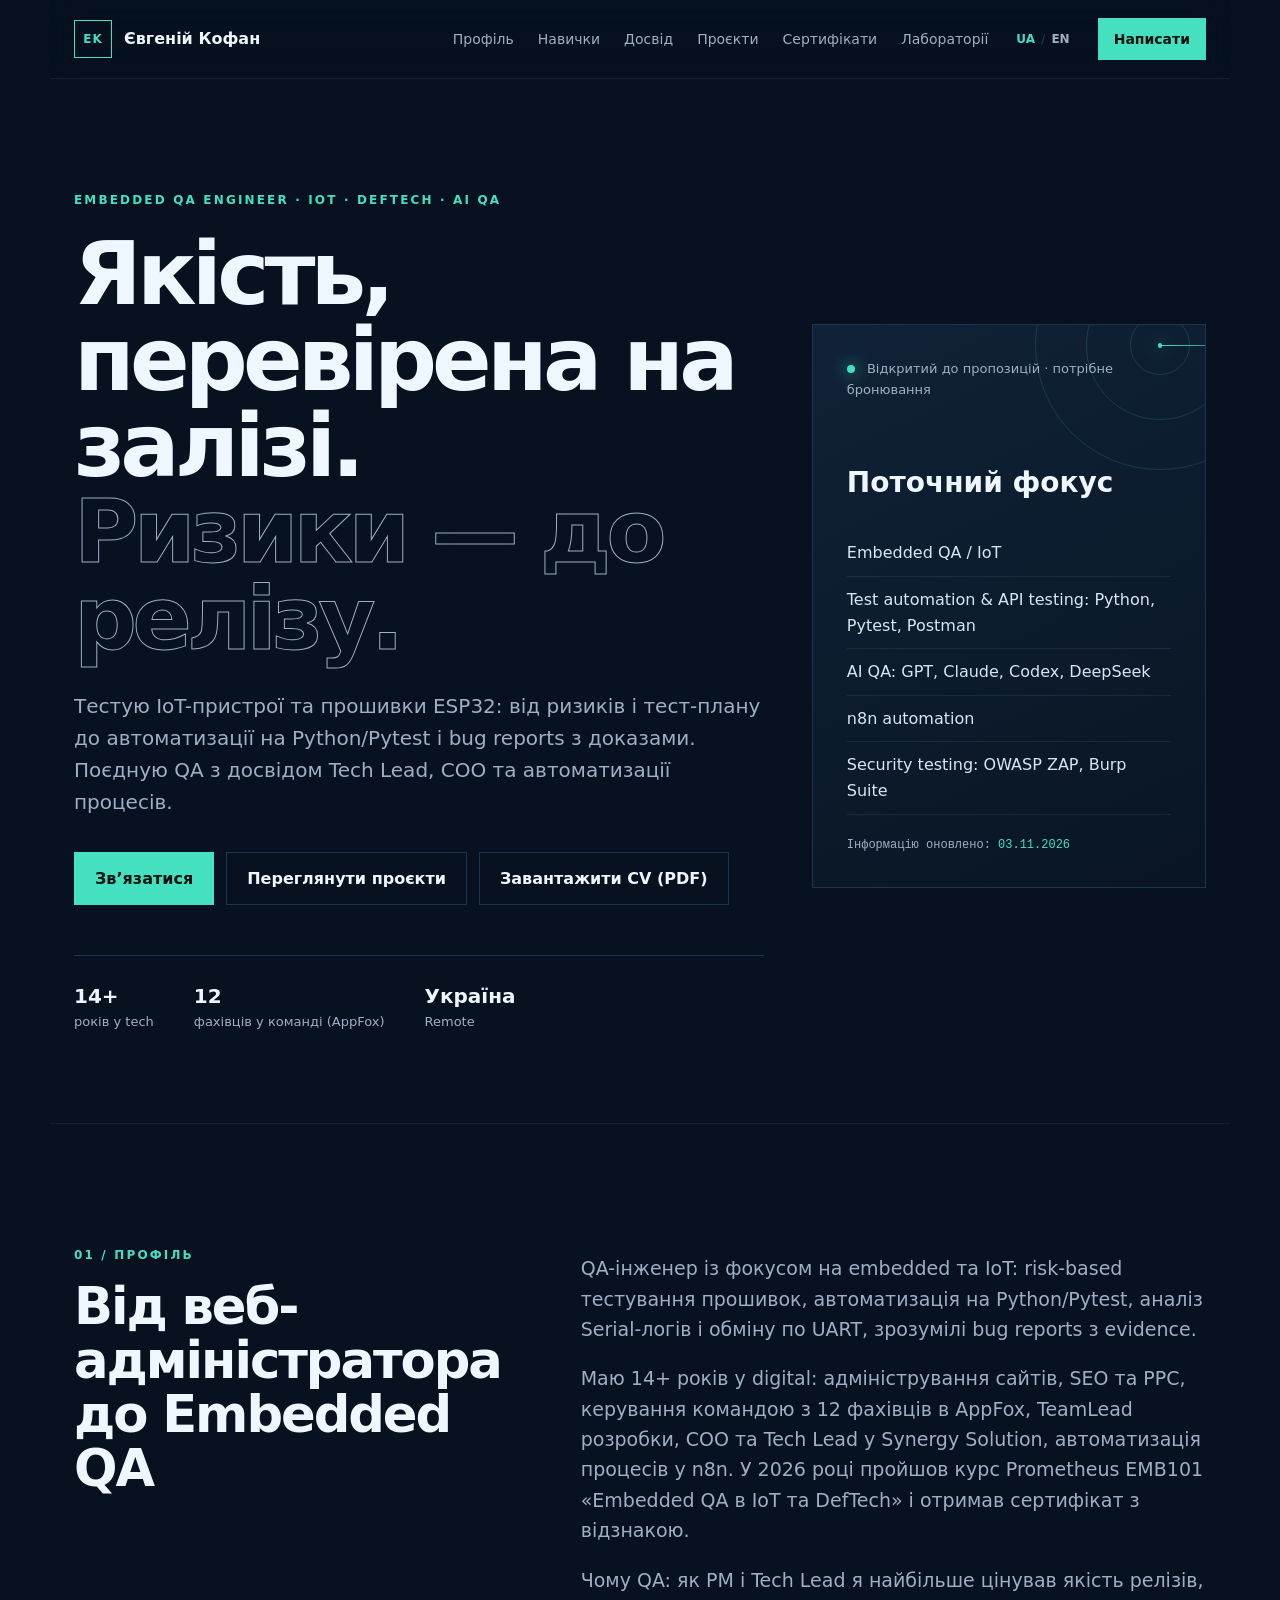
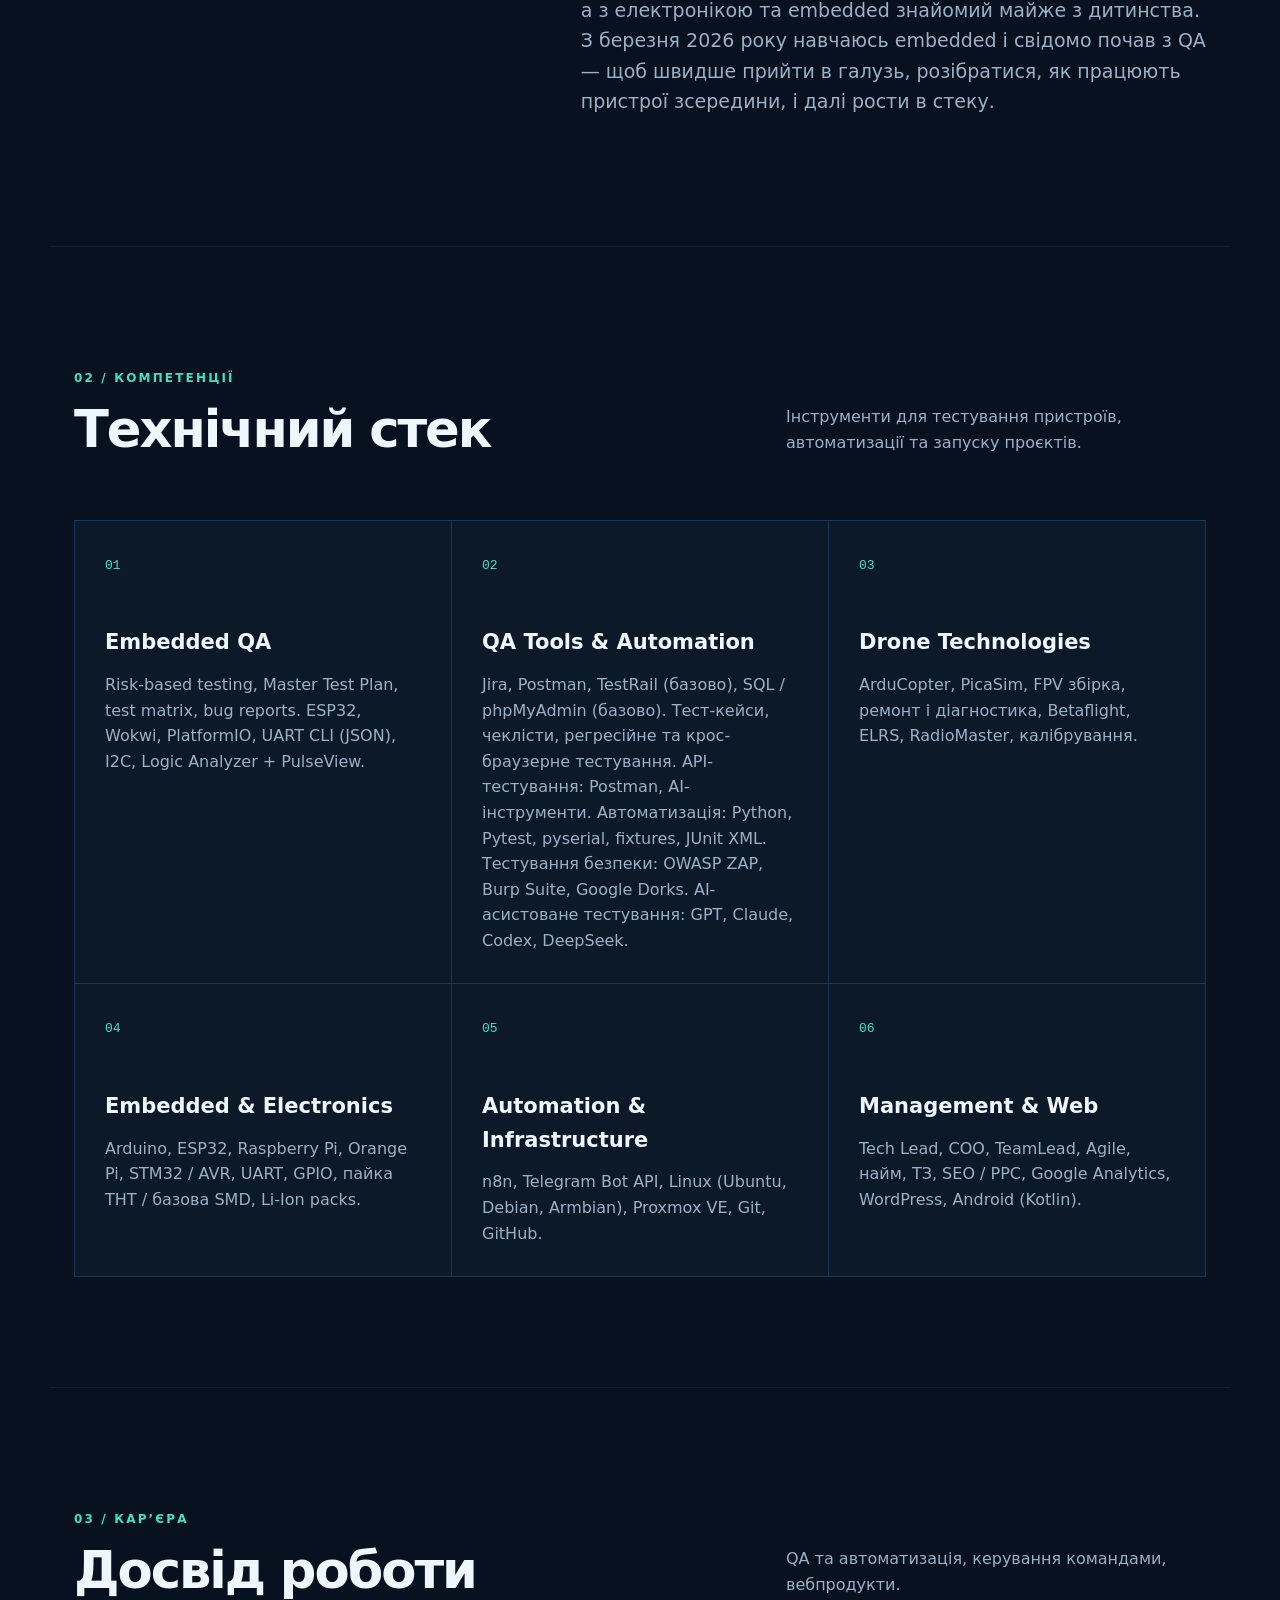
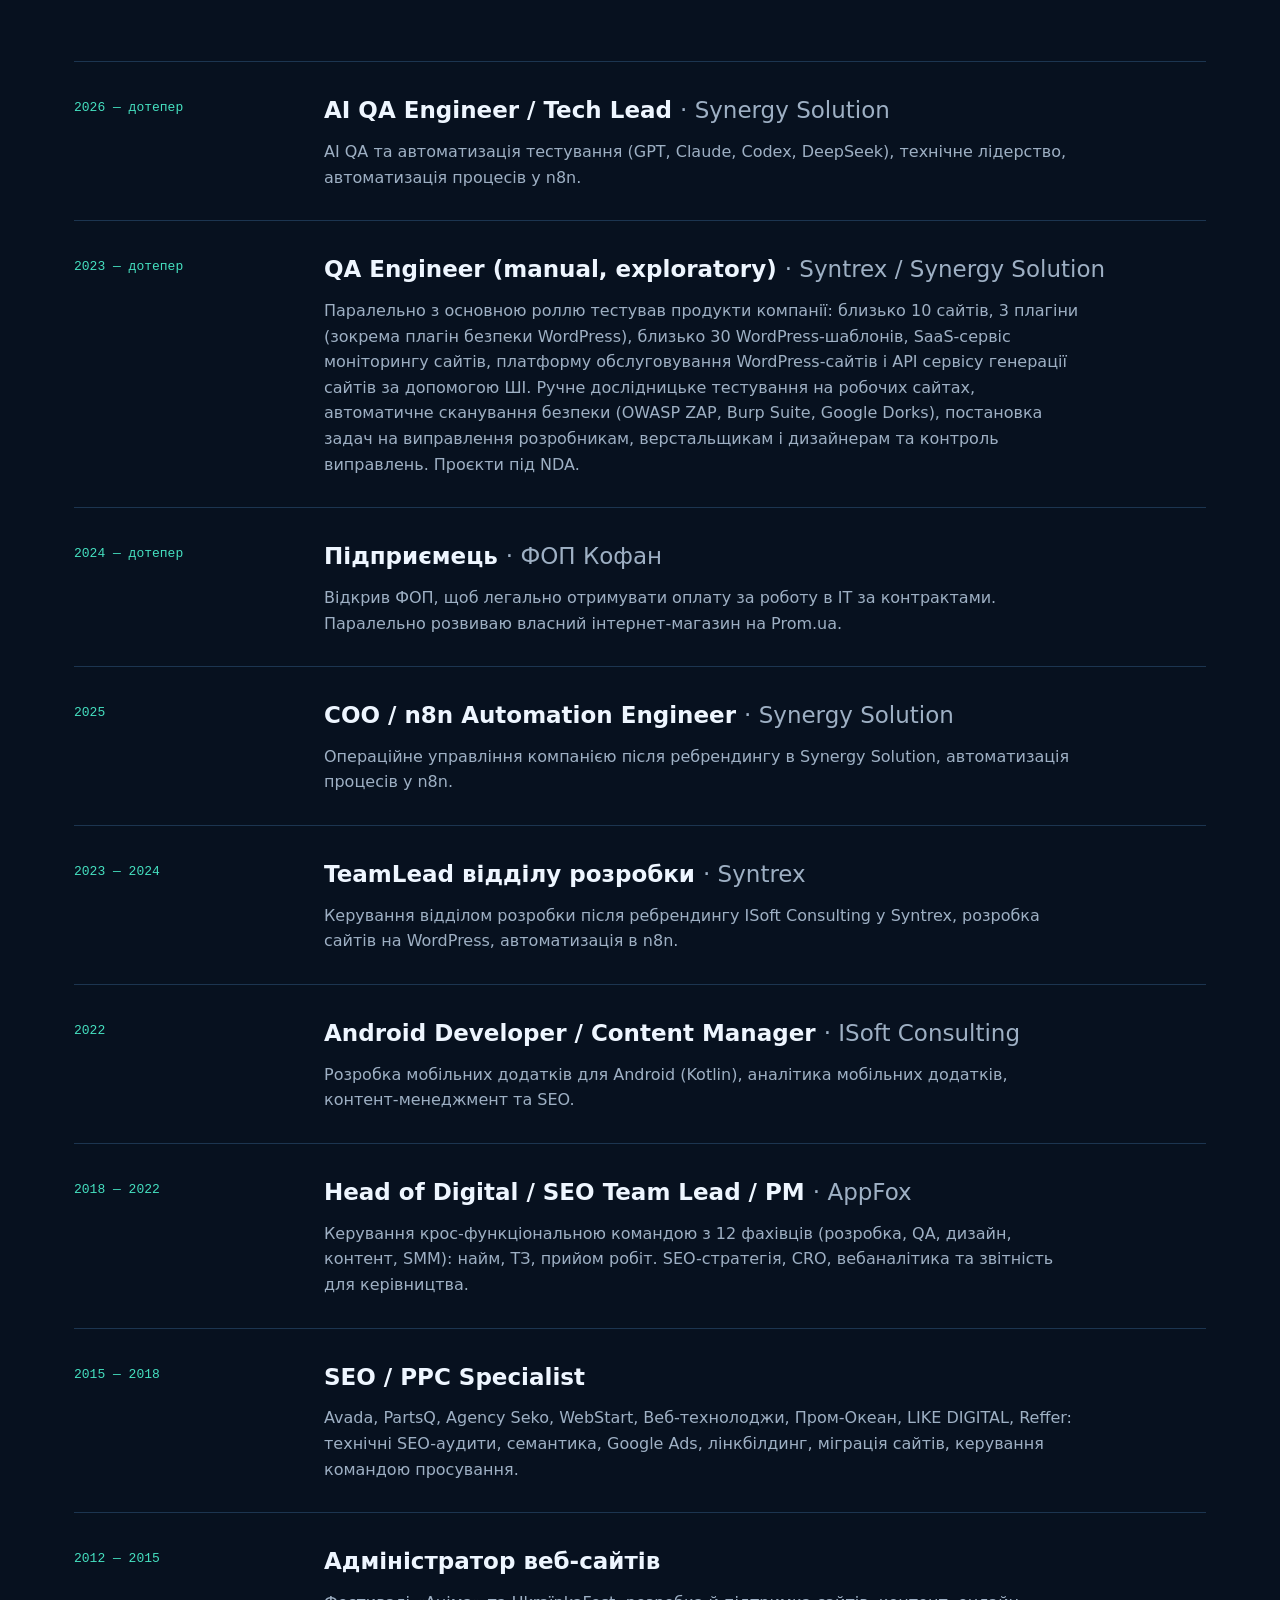
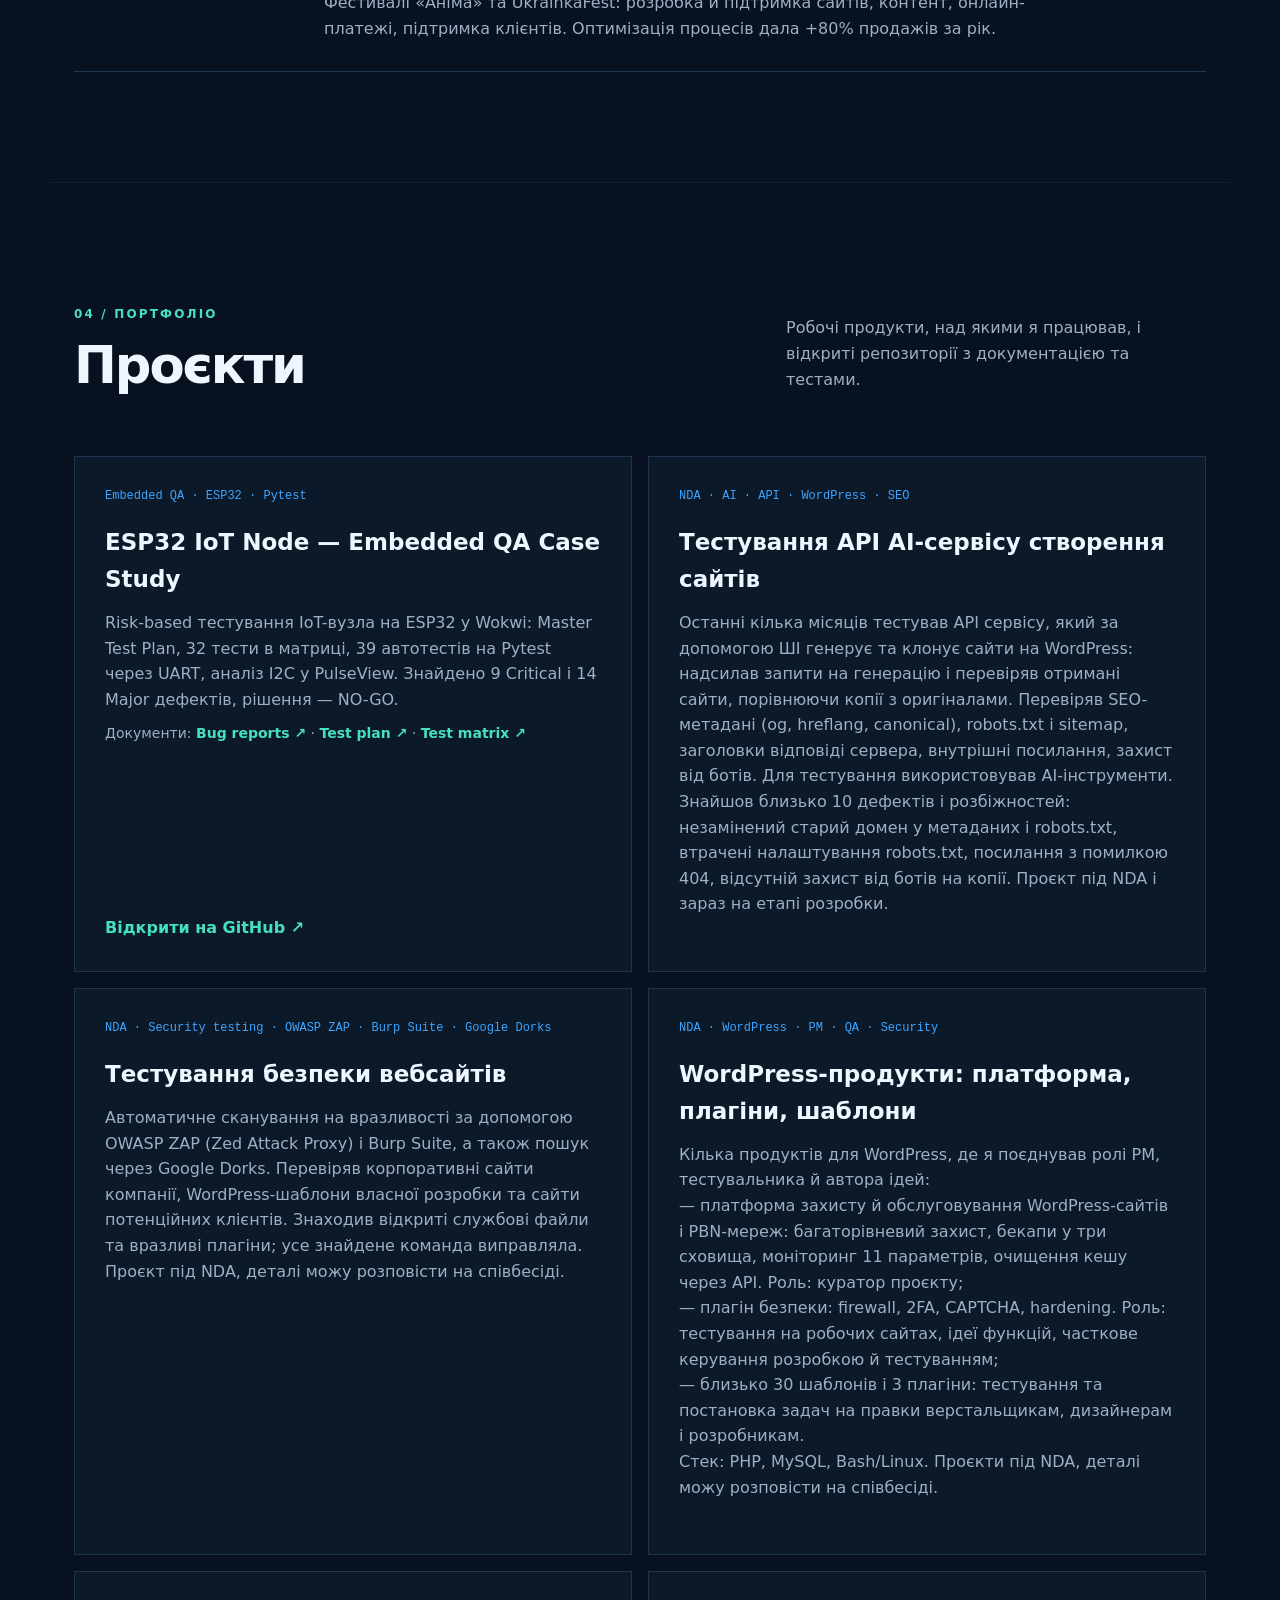
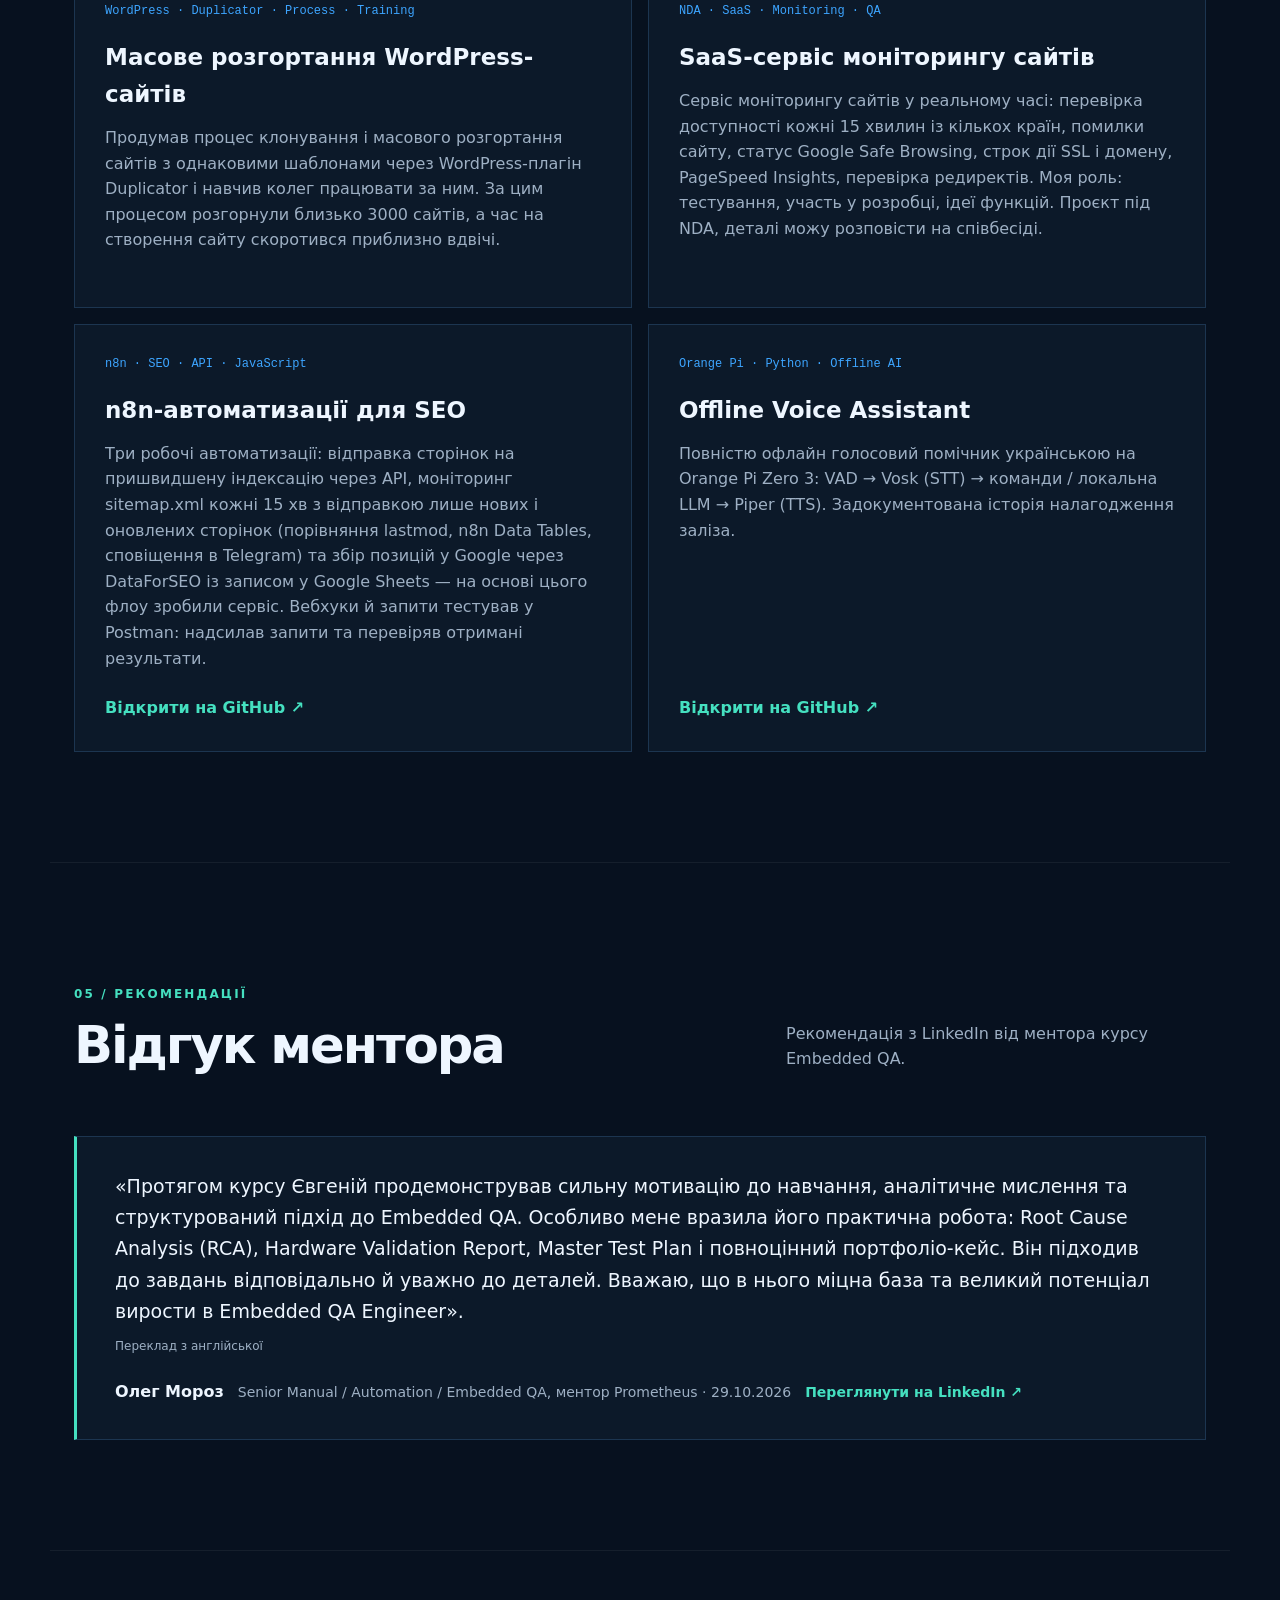
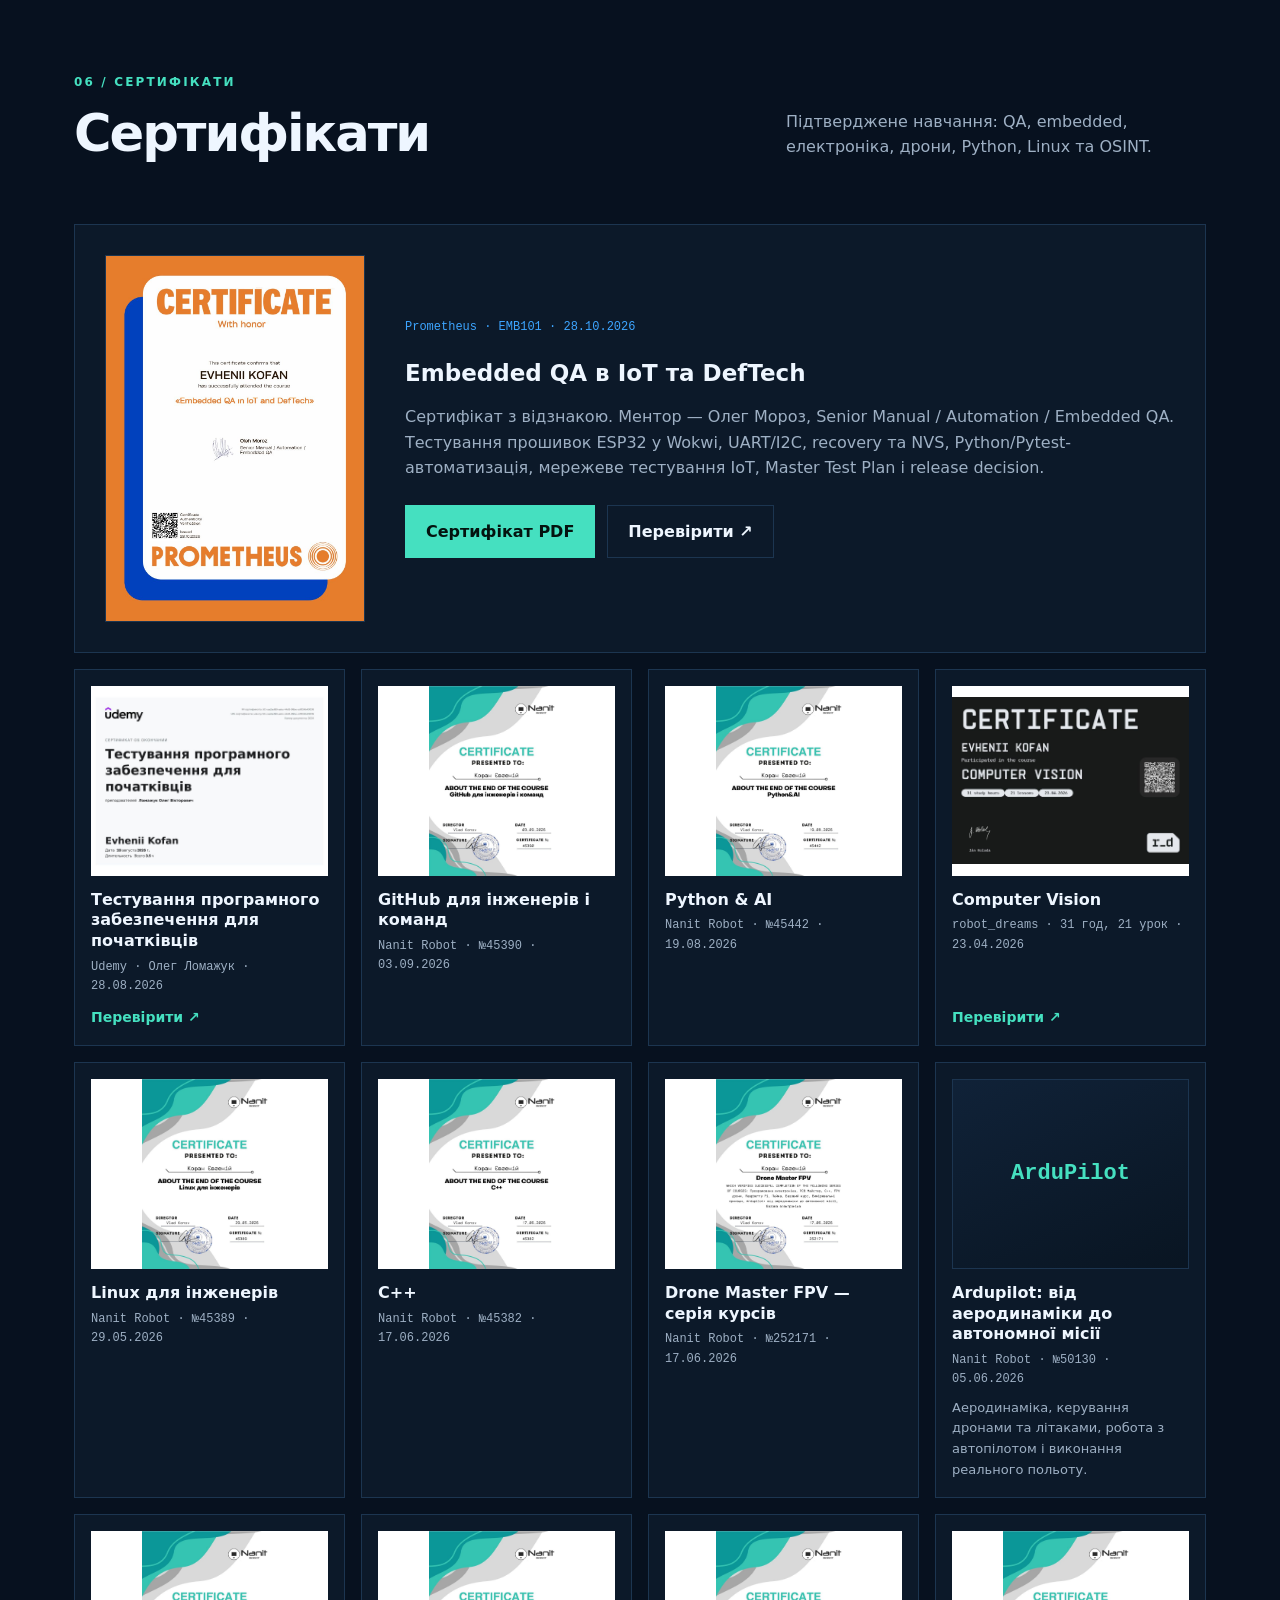
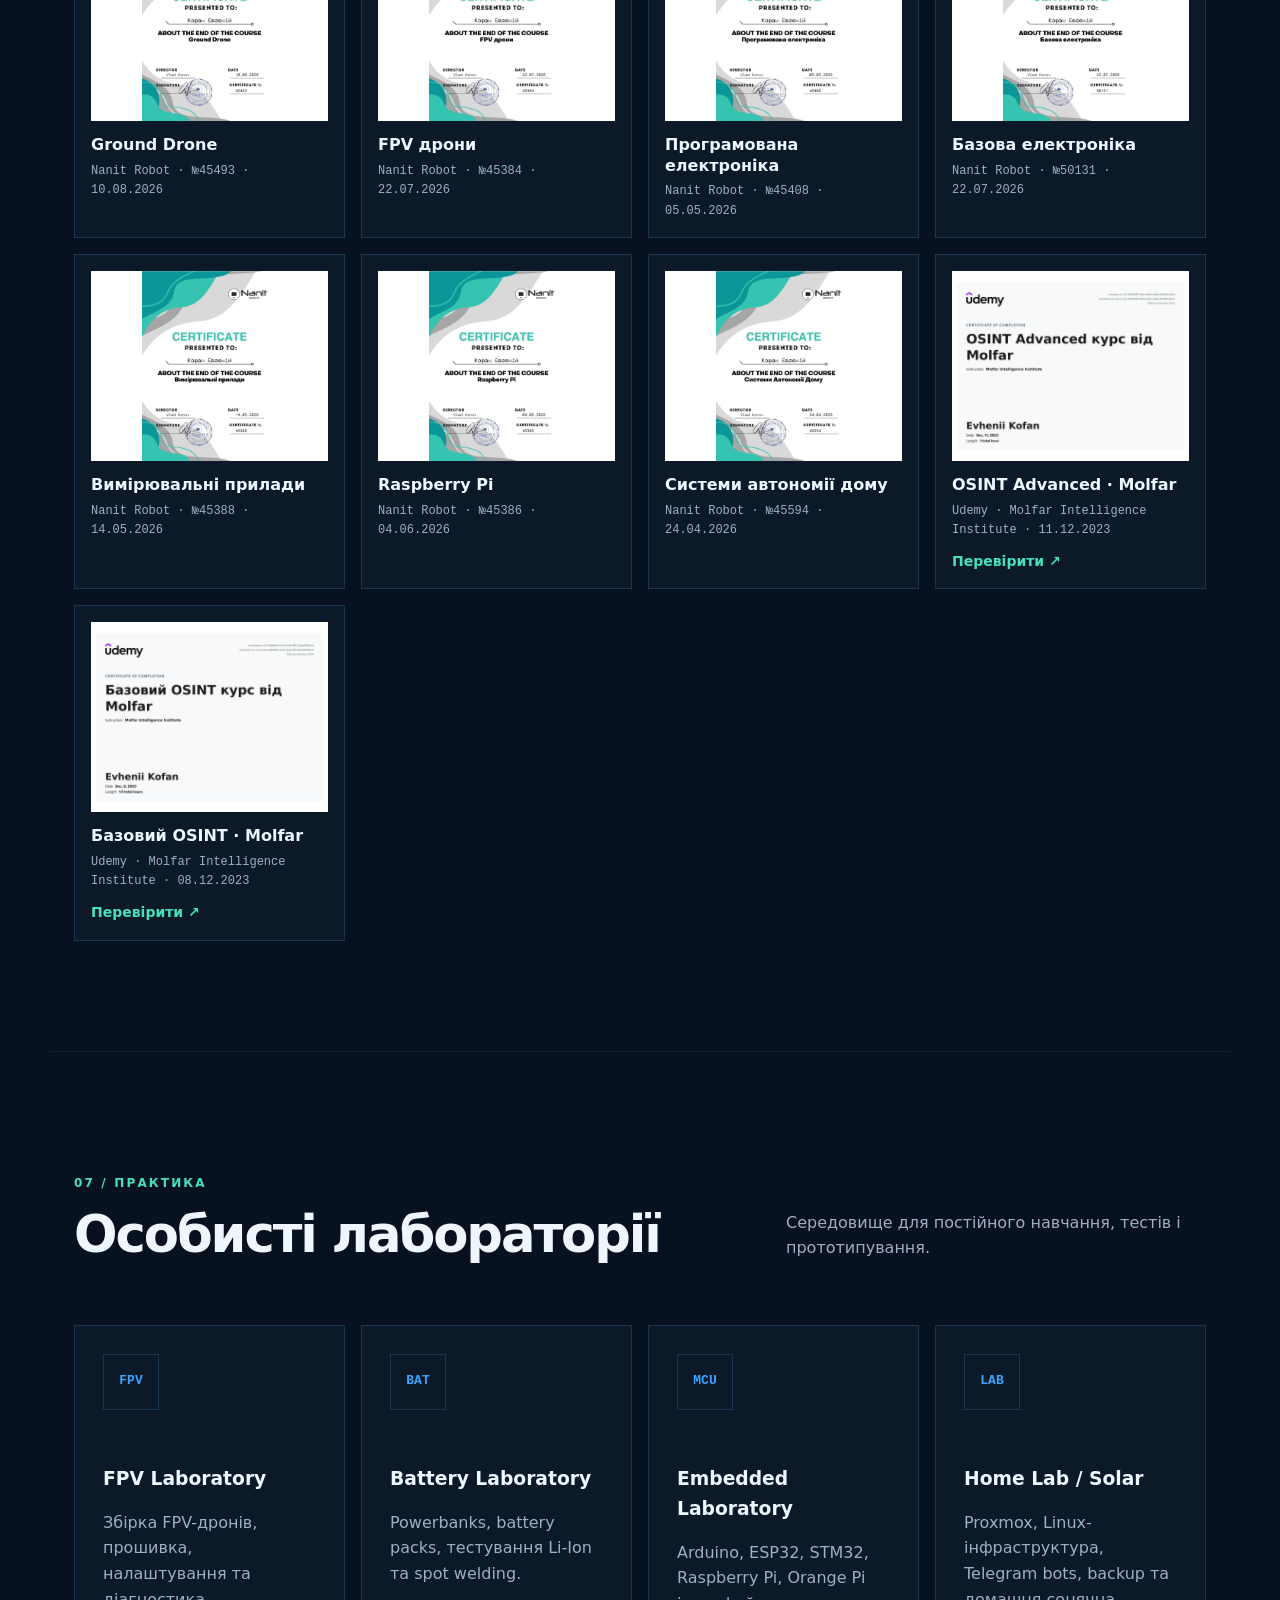
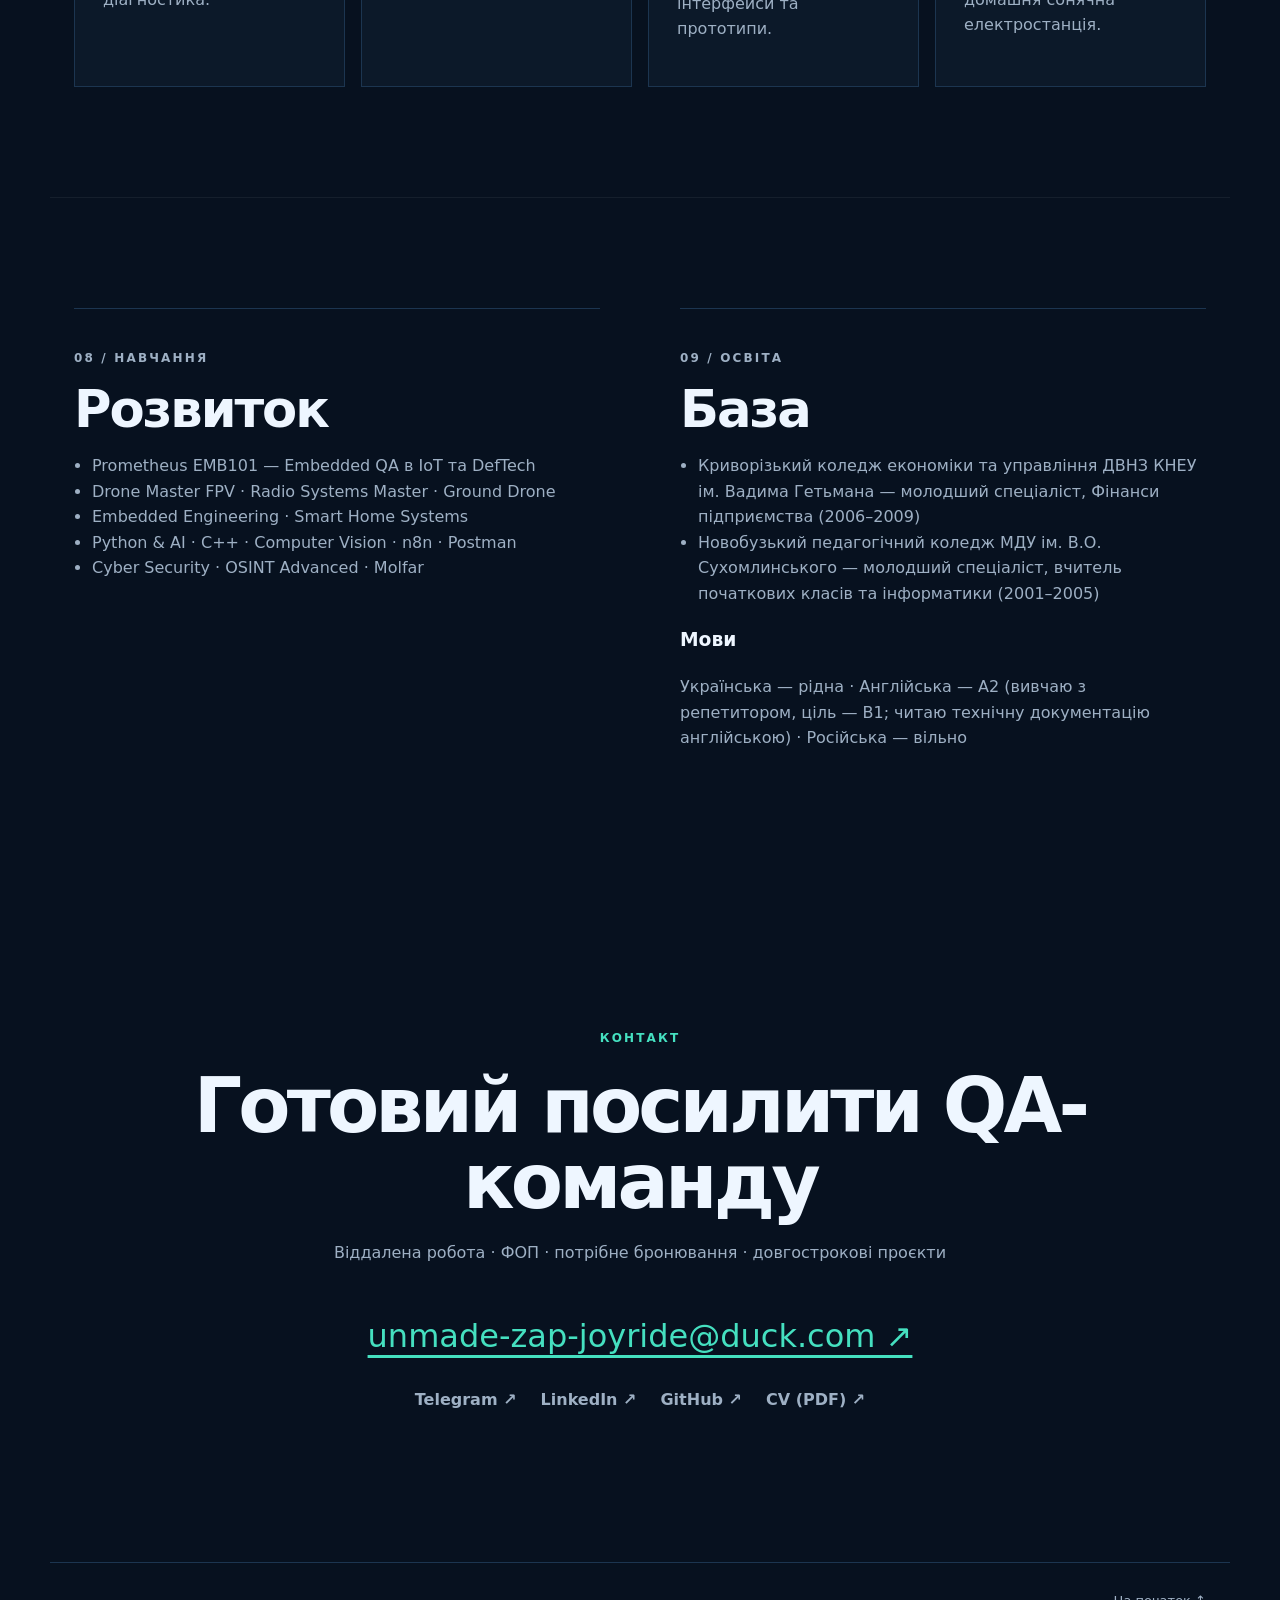
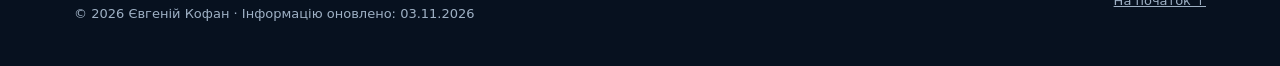
==== commit 8d000ff8: "Site Update Site Update" ====
--- a/index.html
+++ b/index.html
@@ -31,6 +31,7 @@
         <div class="hero-actions">
           <a class="button" href="#contact" data-contact="email" data-email="bW9jLmtjdWRAZWRpcnlvai1wYXotZWRhbW51" data-i18n="hero.cta1">Зв’язатися</a>
           <a class="button button-ghost" href="#projects" data-i18n="hero.cta2">Переглянути проєкти</a>
+          <a class="button button-ghost" href="cv/Evhenii-Kofan-CV-UA.pdf" target="_blank" rel="noopener" data-i18n="cv.button" data-i18n-href="cv.file">Завантажити CV (PDF)</a>
         </div>
         <div class="quick-facts" aria-label="Короткі відомості">
           <div><strong data-i18n="facts.1.value">14+</strong><span data-i18n="facts.1.label">років у tech</span></div>
@@ -42,7 +43,7 @@
         <div class="radar" aria-hidden="true"><span></span><span></span><span></span><i></i></div>
         <p class="status"><span></span> <em class="status-text" data-i18n="hero.status">Відкритий до пропозицій · потрібне бронювання</em></p>
         <h2 data-i18n="hero.focusTitle">Поточний фокус</h2>
-        <ul class="focus-list"><li data-item="focus-1" data-i18n="focus-1.text">Embedded QA / IoT</li><li data-item="focus-2" data-i18n="focus-2.text">Test automation: Python, Pytest</li><li data-item="focus-3" data-i18n="focus-3.text">AI QA: GPT, Claude, Codex, DeepSeek</li><li data-item="focus-4" data-i18n="focus-4.text">n8n automation</li><li data-item="focus-6" data-i18n="focus-6.text">Tech Lead / project management</li></ul>
+        <ul class="focus-list"><li data-item="focus-1" data-i18n="focus-1.text">Embedded QA / IoT</li><li data-item="focus-2" data-i18n="focus-2.text">Test automation & API testing: Python, Pytest, Postman</li><li data-item="focus-3" data-i18n="focus-3.text">AI QA: GPT, Claude, Codex, DeepSeek</li><li data-item="focus-4" data-i18n="focus-4.text">n8n automation</li><li data-item="focus-6" data-i18n="focus-6.text">Security testing: OWASP ZAP, Burp Suite</li></ul>
         <p class="updated"><span data-i18n="updated.label">Інформацію оновлено</span>: <time data-updated datetime="2026-11-03">03.11.2026</time></p>
       </aside>
     </section><section id="about" class="section section-shell split">
@@ -53,18 +54,22 @@
       <div class="prose">
         <p data-i18n="about.p1">QA-інженер із фокусом на embedded та IoT: risk-based тестування прошивок, автоматизація на Python/Pytest, аналіз Serial-логів і обміну по UART, зрозумілі bug reports з evidence.</p>
         <p data-i18n="about.p2">Маю 14+ років у digital: адміністрування сайтів, SEO та PPC, керування командою з 12 фахівців в AppFox, TeamLead розробки, COO та Tech Lead у Synergy Solution, автоматизація процесів у n8n. У 2026 році пройшов курс Prometheus EMB101 «Embedded QA в IoT та DefTech» і отримав сертифікат з відзнакою.</p>
+        <p data-i18n="about.p3">Чому QA: як PM і Tech Lead я найбільше цінував якість релізів, а з електронікою та embedded знайомий майже з дитинства. З березня 2026 року навчаюсь embedded і свідомо почав з QA — щоб швидше прийти в галузь, розібратися, як працюють пристрої зсередини, і далі рости в стеку.</p>
       </div>
     </section><section id="skills" class="section section-shell">
       <div class="section-heading"><div><p class="section-kicker" data-i18n="skills.kicker">02 / Компетенції</p><h2 data-i18n="skills.title">Технічний стек</h2></div><p data-i18n="skills.intro">Інструменти для тестування пристроїв, автоматизації та запуску проєктів.</p></div>
-      <div class="cards"><article class="skill-card" data-item="skill-1"><span>01</span><h3 data-i18n="skill-1.title">Embedded QA</h3><p data-i18n="skill-1.desc">Risk-based testing, Master Test Plan, test matrix, bug reports. ESP32, Wokwi, PlatformIO, UART CLI (JSON), I2C, Logic Analyzer + PulseView.</p></article><article class="skill-card" data-item="skill-2"><span>02</span><h3 data-i18n="skill-2.title">Test Automation & AI QA</h3><p data-i18n="skill-2.desc">Python, Pytest, pyserial, parametrized tests, fixtures, JUnit XML. AI-асистоване тестування: GPT, Claude, Codex, DeepSeek.</p></article><article class="skill-card" data-item="skill-3"><span>03</span><h3 data-i18n="skill-3.title">Drone Technologies</h3><p data-i18n="skill-3.desc">ArduCopter, PicaSim, FPV збірка, ремонт і діагностика, Betaflight, ELRS, RadioMaster, калібрування.</p></article><article class="skill-card" data-item="skill-4"><span>04</span><h3 data-i18n="skill-4.title">Embedded & Electronics</h3><p data-i18n="skill-4.desc">Arduino, ESP32, Raspberry Pi, Orange Pi, STM32 / AVR, UART, GPIO, пайка THT / базова SMD, Li-Ion packs.</p></article><article class="skill-card" data-item="skill-5"><span>05</span><h3 data-i18n="skill-5.title">Automation & Infrastructure</h3><p data-i18n="skill-5.desc">n8n, Telegram Bot API, Linux (Ubuntu, Debian, Armbian), Proxmox VE, Git, GitHub.</p></article><article class="skill-card" data-item="skill-6"><span>06</span><h3 data-i18n="skill-6.title">Management & Web</h3><p data-i18n="skill-6.desc">Tech Lead, COO, TeamLead, Agile, найм, ТЗ, SEO / PPC, Google Analytics, WordPress, Android (Kotlin).</p></article></div>
+      <div class="cards"><article class="skill-card" data-item="skill-1"><span>01</span><h3 data-i18n="skill-1.title">Embedded QA</h3><p data-i18n="skill-1.desc">Risk-based testing, Master Test Plan, test matrix, bug reports. ESP32, Wokwi, PlatformIO, UART CLI (JSON), I2C, Logic Analyzer + PulseView.</p></article><article class="skill-card" data-item="skill-2"><span>02</span><h3 data-i18n="skill-2.title">QA Tools &amp; Automation</h3><p data-i18n="skill-2.desc">Jira, Postman, TestRail (базово), SQL / phpMyAdmin (базово). Тест-кейси, чеклісти, регресійне та крос-браузерне тестування. API-тестування: Postman, AI-інструменти. Автоматизація: Python, Pytest, pyserial, fixtures, JUnit XML. Тестування безпеки: OWASP ZAP, Burp Suite, Google Dorks. AI-асистоване тестування: GPT, Claude, Codex, DeepSeek.</p></article><article class="skill-card" data-item="skill-3"><span>03</span><h3 data-i18n="skill-3.title">Drone Technologies</h3><p data-i18n="skill-3.desc">ArduCopter, PicaSim, FPV збірка, ремонт і діагностика, Betaflight, ELRS, RadioMaster, калібрування.</p></article><article class="skill-card" data-item="skill-4"><span>04</span><h3 data-i18n="skill-4.title">Embedded & Electronics</h3><p data-i18n="skill-4.desc">Arduino, ESP32, Raspberry Pi, Orange Pi, STM32 / AVR, UART, GPIO, пайка THT / базова SMD, Li-Ion packs.</p></article><article class="skill-card" data-item="skill-5"><span>05</span><h3 data-i18n="skill-5.title">Automation & Infrastructure</h3><p data-i18n="skill-5.desc">n8n, Telegram Bot API, Linux (Ubuntu, Debian, Armbian), Proxmox VE, Git, GitHub.</p></article><article class="skill-card" data-item="skill-6"><span>06</span><h3 data-i18n="skill-6.title">Management & Web</h3><p data-i18n="skill-6.desc">Tech Lead, COO, TeamLead, Agile, найм, ТЗ, SEO / PPC, Google Analytics, WordPress, Android (Kotlin).</p></article></div>
     </section><section id="experience" class="section section-shell">
       <div class="section-heading"><div><p class="section-kicker" data-i18n="experience.kicker">03 / Кар’єра</p><h2 data-i18n="experience.title">Досвід роботи</h2></div><p data-i18n="experience.intro">QA та автоматизація, керування командами, вебпродукти.</p></div>
-      <div class="timeline"><article data-item="exp-1"><div class="time" data-i18n="exp-1.time">2026 — дотепер</div><div><h3><span class="role" data-i18n="exp-1.role">AI QA Engineer / Tech Lead</span> <span class="company">· <span data-i18n="exp-1.company">Synergy Solution</span></span></h3><p data-i18n="exp-1.desc">AI QA та автоматизація тестування (GPT, Claude, Codex, DeepSeek), технічне лідерство, автоматизація процесів у n8n.</p></div></article><article data-item="exp-2"><div class="time" data-i18n="exp-2.time">2024 — дотепер</div><div><h3><span class="role" data-i18n="exp-2.role">Директор</span> <span class="company">· <span data-i18n="exp-2.company">ФОП Кофан</span></span></h3><p data-i18n="exp-2.desc">Власна підприємницька діяльність.</p></div></article><article data-item="exp-3"><div class="time" data-i18n="exp-3.time">2025</div><div><h3><span class="role" data-i18n="exp-3.role">COO / n8n Automation Engineer</span> <span class="company">· <span data-i18n="exp-3.company">Synergy Solution</span></span></h3><p data-i18n="exp-3.desc">Операційне управління компанією після ребрендингу в Synergy Solution, автоматизація процесів у n8n.</p></div></article><article data-item="exp-4"><div class="time" data-i18n="exp-4.time">2023 — 2024</div><div><h3><span class="role" data-i18n="exp-4.role">TeamLead відділу розробки</span> <span class="company">· <span data-i18n="exp-4.company">Syntrex</span></span></h3><p data-i18n="exp-4.desc">Керування відділом розробки після ребрендингу ISoft Consulting у Syntrex, розробка сайтів на WordPress, автоматизація в n8n.</p></div></article><article data-item="exp-5"><div class="time" data-i18n="exp-5.time">2022</div><div><h3><span class="role" data-i18n="exp-5.role">Android Developer / Content Manager</span> <span class="company">· <span data-i18n="exp-5.company">ISoft Consulting</span></span></h3><p data-i18n="exp-5.desc">Розробка мобільних додатків для Android (Kotlin), аналітика мобільних додатків, контент-менеджмент та SEO.</p></div></article><article data-item="exp-6"><div class="time" data-i18n="exp-6.time">2018 — 2022</div><div><h3><span class="role" data-i18n="exp-6.role">Head of Digital / SEO Team Lead / PM</span> <span class="company">· <span data-i18n="exp-6.company">AppFox</span></span></h3><p data-i18n="exp-6.desc">Керування крос-функціональною командою з 12 фахівців (розробка, QA, дизайн, контент, SMM): найм, ТЗ, прийом робіт. SEO-стратегія, CRO, вебаналітика та звітність для керівництва.</p></div></article><article data-item="exp-7"><div class="time" data-i18n="exp-7.time">2015 — 2018</div><div><h3><span class="role" data-i18n="exp-7.role">SEO / PPC Specialist</span></h3><p data-i18n="exp-7.desc">Avada, PartsQ, Agency Seko, WebStart, Веб-технолоджи, Пром-Океан, LIKE DIGITAL, Reffer: технічні SEO-аудити, семантика, Google Ads, лінкбілдинг, міграція сайтів, керування командою просування.</p></div></article><article data-item="exp-8"><div class="time" data-i18n="exp-8.time">2012 — 2015</div><div><h3><span class="role" data-i18n="exp-8.role">Адміністратор веб-сайтів</span></h3><p data-i18n="exp-8.desc">Фестивалі «Аніма» та UkraїnkaFest: розробка й підтримка сайтів, контент, онлайн-платежі, підтримка клієнтів. Оптимізація процесів дала +80% продажів за рік.</p></div></article></div>
+      <div class="timeline"><article data-item="exp-1"><div class="time" data-i18n="exp-1.time">2026 — дотепер</div><div><h3><span class="role" data-i18n="exp-1.role">AI QA Engineer / Tech Lead</span> <span class="company">· <span data-i18n="exp-1.company">Synergy Solution</span></span></h3><p data-i18n="exp-1.desc">AI QA та автоматизація тестування (GPT, Claude, Codex, DeepSeek), технічне лідерство, автоматизація процесів у n8n.</p></div></article><article data-item="exp-qa"><div class="time" data-i18n="exp-qa.time">2023 — дотепер</div><div><h3><span class="role" data-i18n="exp-qa.role">QA Engineer (manual, exploratory)</span> <span class="company">· <span data-i18n="exp-qa.company">Syntrex / Synergy Solution</span></span></h3><p data-i18n="exp-qa.desc">Паралельно з основною роллю тестував продукти компанії: близько 10 сайтів, 3 плагіни (зокрема плагін безпеки WordPress), близько 30 WordPress-шаблонів, SaaS-сервіс моніторингу сайтів, платформу обслуговування WordPress-сайтів і API сервісу генерації сайтів за допомогою ШІ. Ручне дослідницьке тестування на робочих сайтах, автоматичне сканування безпеки (OWASP ZAP, Burp Suite, Google Dorks), постановка задач на виправлення розробникам, верстальщикам і дизайнерам та контроль виправлень. Проєкти під NDA.</p></div></article><article data-item="exp-2"><div class="time" data-i18n="exp-2.time">2024 — дотепер</div><div><h3><span class="role" data-i18n="exp-2.role">Підприємець</span> <span class="company">· <span data-i18n="exp-2.company">ФОП Кофан</span></span></h3><p data-i18n="exp-2.desc">Відкрив ФОП, щоб легально отримувати оплату за роботу в IT за контрактами. Паралельно розвиваю власний інтернет-магазин на Prom.ua.</p></div></article><article data-item="exp-3"><div class="time" data-i18n="exp-3.time">2025</div><div><h3><span class="role" data-i18n="exp-3.role">COO / n8n Automation Engineer</span> <span class="company">· <span data-i18n="exp-3.company">Synergy Solution</span></span></h3><p data-i18n="exp-3.desc">Операційне управління компанією після ребрендингу в Synergy Solution, автоматизація процесів у n8n.</p></div></article><article data-item="exp-4"><div class="time" data-i18n="exp-4.time">2023 — 2024</div><div><h3><span class="role" data-i18n="exp-4.role">TeamLead відділу розробки</span> <span class="company">· <span data-i18n="exp-4.company">Syntrex</span></span></h3><p data-i18n="exp-4.desc">Керування відділом розробки після ребрендингу ISoft Consulting у Syntrex, розробка сайтів на WordPress, автоматизація в n8n.</p></div></article><article data-item="exp-5"><div class="time" data-i18n="exp-5.time">2022</div><div><h3><span class="role" data-i18n="exp-5.role">Android Developer / Content Manager</span> <span class="company">· <span data-i18n="exp-5.company">ISoft Consulting</span></span></h3><p data-i18n="exp-5.desc">Розробка мобільних додатків для Android (Kotlin), аналітика мобільних додатків, контент-менеджмент та SEO.</p></div></article><article data-item="exp-6"><div class="time" data-i18n="exp-6.time">2018 — 2022</div><div><h3><span class="role" data-i18n="exp-6.role">Head of Digital / SEO Team Lead / PM</span> <span class="company">· <span data-i18n="exp-6.company">AppFox</span></span></h3><p data-i18n="exp-6.desc">Керування крос-функціональною командою з 12 фахівців (розробка, QA, дизайн, контент, SMM): найм, ТЗ, прийом робіт. SEO-стратегія, CRO, вебаналітика та звітність для керівництва.</p></div></article><article data-item="exp-7"><div class="time" data-i18n="exp-7.time">2015 — 2018</div><div><h3><span class="role" data-i18n="exp-7.role">SEO / PPC Specialist</span></h3><p data-i18n="exp-7.desc">Avada, PartsQ, Agency Seko, WebStart, Веб-технолоджи, Пром-Океан, LIKE DIGITAL, Reffer: технічні SEO-аудити, семантика, Google Ads, лінкбілдинг, міграція сайтів, керування командою просування.</p></div></article><article data-item="exp-8"><div class="time" data-i18n="exp-8.time">2012 — 2015</div><div><h3><span class="role" data-i18n="exp-8.role">Адміністратор веб-сайтів</span></h3><p data-i18n="exp-8.desc">Фестивалі «Аніма» та UkraїnkaFest: розробка й підтримка сайтів, контент, онлайн-платежі, підтримка клієнтів. Оптимізація процесів дала +80% продажів за рік.</p></div></article></div>
     </section><section id="projects" class="section section-shell">
-      <div class="section-heading"><div><p class="section-kicker" data-i18n="projects.kicker">04 / GitHub</p><h2 data-i18n="projects.title">Проєкти</h2></div><p data-i18n="projects.intro">Відкриті репозиторії з документацією, тестами та доказами.</p></div>
-      <div class="project-grid"><article class="project-card" data-item="project-1" data-url="https://github.com/jobsearchdev/Embedded-QA"><p class="project-tag" data-i18n="project-1.tag">Embedded QA · ESP32 · Pytest</p><h3 data-i18n="project-1.title">ESP32 IoT Node — Embedded QA Case Study</h3><p class="project-desc" data-i18n="project-1.desc">Risk-based тестування IoT-вузла на ESP32 у Wokwi: Master Test Plan, 32 тести в матриці, 39 автотестів на Pytest через UART, аналіз I2C у PulseView. Знайдено 9 Critical і 14 Major дефектів, рішення — NO-GO.</p><a class="project-link" href="https://github.com/jobsearchdev/Embedded-QA" target="_blank" rel="noopener" data-i18n="projects.link">Відкрити на GitHub ↗</a></article><article class="project-card" data-item="project-2" data-url="https://github.com/jobsearchdev/offline-voice-assistant"><p class="project-tag" data-i18n="project-2.tag">Orange Pi · Python · Offline AI</p><h3 data-i18n="project-2.title">Offline Voice Assistant</h3><p class="project-desc" data-i18n="project-2.desc">Повністю офлайн голосовий помічник українською на Orange Pi Zero 3: VAD → Vosk (STT) → команди / локальна LLM → Piper (TTS). Задокументована історія налагодження заліза.</p><a class="project-link" href="https://github.com/jobsearchdev/offline-voice-assistant" target="_blank" rel="noopener" data-i18n="projects.link">Відкрити на GitHub ↗</a></article><article class="project-card" data-item="project-3" data-url="https://github.com/jobsearchdev/n8n-automations"><p class="project-tag" data-i18n="project-3.tag">n8n · SEO · API · JavaScript</p><h3 data-i18n="project-3.title">n8n-автоматизації для SEO</h3><p class="project-desc" data-i18n="project-3.desc">Три робочі автоматизації: відправка сторінок на пришвидшену індексацію через API, моніторинг sitemap.xml кожні 15 хв з відправкою лише нових і оновлених сторінок (порівняння lastmod, n8n Data Tables, сповіщення в Telegram) та збір позицій у Google через DataForSEO із записом у Google Sheets — на основі цього флоу зробили сервіс.</p><a class="project-link" href="https://github.com/jobsearchdev/n8n-automations" target="_blank" rel="noopener" data-i18n="projects.link">Відкрити на GitHub ↗</a></article></div>
+      <div class="section-heading"><div><p class="section-kicker" data-i18n="projects.kicker">04 / Портфоліо</p><h2 data-i18n="projects.title">Проєкти</h2></div><p data-i18n="projects.intro">Робочі продукти, над якими я працював, і відкриті репозиторії з документацією та тестами.</p></div>
+      <div class="project-grid"><article class="project-card" data-item="project-1" data-url="https://github.com/jobsearchdev/Embedded-QA"><p class="project-tag" data-i18n="project-1.tag">Embedded QA · ESP32 · Pytest</p><h3 data-i18n="project-1.title">ESP32 IoT Node — Embedded QA Case Study</h3><p class="project-desc" data-i18n="project-1.desc">Risk-based тестування IoT-вузла на ESP32 у Wokwi: Master Test Plan, 32 тести в матриці, 39 автотестів на Pytest через UART, аналіз I2C у PulseView. Знайдено 9 Critical і 14 Major дефектів, рішення — NO-GO. <span class="doc-links">Документи: <a href="https://github.com/jobsearchdev/Embedded-QA/blob/main/portfolio/BUG_REPORTS.md" target="_blank" rel="noopener">Bug reports ↗</a> · <a href="https://github.com/jobsearchdev/Embedded-QA/blob/main/master_test_plan/MASTER_TEST_PLAN.md" target="_blank" rel="noopener">Test plan ↗</a> · <a href="https://github.com/jobsearchdev/Embedded-QA/blob/main/test_matrix/FINAL_TEST_MATRIX.md" target="_blank" rel="noopener">Test matrix ↗</a></span></p><a class="project-link" href="https://github.com/jobsearchdev/Embedded-QA" target="_blank" rel="noopener" data-i18n="projects.link">Відкрити на GitHub ↗</a></article><article class="project-card" data-item="project-ai-api" data-url=""><p class="project-tag" data-i18n="project-ai-api.tag">NDA · AI · API · WordPress · SEO</p><h3 data-i18n="project-ai-api.title">Тестування API AI-сервісу створення сайтів</h3><p class="project-desc" data-i18n="project-ai-api.desc">Останні кілька місяців тестував API сервісу, який за допомогою ШІ генерує та клонує сайти на WordPress: надсилав запити на генерацію і перевіряв отримані сайти, порівнюючи копії з оригіналами. Перевіряв SEO-метадані (og, hreflang, canonical), robots.txt і sitemap, заголовки відповіді сервера, внутрішні посилання, захист від ботів. Для тестування використовував AI-інструменти. Знайшов близько 10 дефектів і розбіжностей: незамінений старий домен у метаданих і robots.txt, втрачені налаштування robots.txt, посилання з помилкою 404, відсутній захист від ботів на копії. Проєкт під NDA і зараз на етапі розробки.</p></article><article class="project-card" data-item="project-security" data-url=""><p class="project-tag" data-i18n="project-security.tag">NDA · Security testing · OWASP ZAP · Burp Suite · Google Dorks</p><h3 data-i18n="project-security.title">Тестування безпеки вебсайтів</h3><p class="project-desc" data-i18n="project-security.desc">Автоматичне сканування на вразливості за допомогою OWASP ZAP (Zed Attack Proxy) і Burp Suite, а також пошук через Google Dorks. Перевіряв корпоративні сайти компанії, WordPress-шаблони власної розробки та сайти потенційних клієнтів. Знаходив відкриті службові файли та вразливі плагіни; усе знайдене команда виправляла. Проєкт під NDA, деталі можу розповісти на співбесіді.</p></article><article class="project-card" data-item="project-wp-themes" data-url=""><p class="project-tag" data-i18n="project-wp-themes.tag">NDA · WordPress · PM · QA · Security</p><h3 data-i18n="project-wp-themes.title">WordPress-продукти: платформа, плагіни, шаблони</h3><p class="project-desc" data-i18n="project-wp-themes.desc">Кілька продуктів для WordPress, де я поєднував ролі PM, тестувальника й автора ідей:<br>— платформа захисту й обслуговування WordPress-сайтів і PBN-мереж: багаторівневий захист, бекапи у три сховища, моніторинг 11 параметрів, очищення кешу через API. Роль: куратор проєкту;<br>— плагін безпеки: firewall, 2FA, CAPTCHA, hardening. Роль: тестування на робочих сайтах, ідеї функцій, часткове керування розробкою й тестуванням;<br>— близько 30 шаблонів і 3 плагіни: тестування та постановка задач на правки верстальщикам, дизайнерам і розробникам.<br>Стек: PHP, MySQL, Bash/Linux. Проєкти під NDA, деталі можу розповісти на співбесіді.</p></article><article class="project-card" data-item="project-wp-cloning" data-url=""><p class="project-tag" data-i18n="project-wp-cloning.tag">WordPress · Duplicator · Process · Training</p><h3 data-i18n="project-wp-cloning.title">Масове розгортання WordPress-сайтів</h3><p class="project-desc" data-i18n="project-wp-cloning.desc">Продумав процес клонування і масового розгортання сайтів з однаковими шаблонами через WordPress-плагін Duplicator і навчив колег працювати за ним. За цим процесом розгорнули близько 3000 сайтів, а час на створення сайту скоротився приблизно вдвічі.</p></article><article class="project-card" data-item="project-monitoring" data-url=""><p class="project-tag" data-i18n="project-monitoring.tag">NDA · SaaS · Monitoring · QA</p><h3 data-i18n="project-monitoring.title">SaaS-сервіс моніторингу сайтів</h3><p class="project-desc" data-i18n="project-monitoring.desc">Сервіс моніторингу сайтів у реальному часі: перевірка доступності кожні 15 хвилин із кількох країн, помилки сайту, статус Google Safe Browsing, строк дії SSL і домену, PageSpeed Insights, перевірка редиректів. Моя роль: тестування, участь у розробці, ідеї функцій. Проєкт під NDA, деталі можу розповісти на співбесіді.</p></article><article class="project-card" data-item="project-3" data-url="https://github.com/jobsearchdev/n8n-automations"><p class="project-tag" data-i18n="project-3.tag">n8n · SEO · API · JavaScript</p><h3 data-i18n="project-3.title">n8n-автоматизації для SEO</h3><p class="project-desc" data-i18n="project-3.desc">Три робочі автоматизації: відправка сторінок на пришвидшену індексацію через API, моніторинг sitemap.xml кожні 15 хв з відправкою лише нових і оновлених сторінок (порівняння lastmod, n8n Data Tables, сповіщення в Telegram) та збір позицій у Google через DataForSEO із записом у Google Sheets — на основі цього флоу зробили сервіс. Вебхуки й запити тестував у Postman: надсилав запити та перевіряв отримані результати.</p><a class="project-link" href="https://github.com/jobsearchdev/n8n-automations" target="_blank" rel="noopener" data-i18n="projects.link">Відкрити на GitHub ↗</a></article><article class="project-card" data-item="project-2" data-url="https://github.com/jobsearchdev/offline-voice-assistant"><p class="project-tag" data-i18n="project-2.tag">Orange Pi · Python · Offline AI</p><h3 data-i18n="project-2.title">Offline Voice Assistant</h3><p class="project-desc" data-i18n="project-2.desc">Повністю офлайн голосовий помічник українською на Orange Pi Zero 3: VAD → Vosk (STT) → команди / локальна LLM → Piper (TTS). Задокументована історія налагодження заліза.</p><a class="project-link" href="https://github.com/jobsearchdev/offline-voice-assistant" target="_blank" rel="noopener" data-i18n="projects.link">Відкрити на GitHub ↗</a></article></div>
+    </section><section id="recommendations" class="section section-shell">
+      <div class="section-heading"><div><p class="section-kicker" data-i18n="reco.kicker">05 / Рекомендації</p><h2 data-i18n="reco.title">Відгук ментора</h2></div><p data-i18n="reco.intro">Рекомендація з LinkedIn від ментора курсу Embedded QA.</p></div>
+      <figure class="reco-card"><blockquote data-i18n="reco.quote">«Протягом курсу Євгеній продемонстрував сильну мотивацію до навчання, аналітичне мислення та структурований підхід до Embedded QA. Особливо мене вразила його практична робота: Root Cause Analysis (RCA), Hardware Validation Report, Master Test Plan і повноцінний портфоліо-кейс. Він підходив до завдань відповідально й уважно до деталей. Вважаю, що в нього міцна база та великий потенціал вирости в Embedded QA Engineer».<br><small>Переклад з англійської</small></blockquote><figcaption><strong data-i18n="reco.author">Олег Мороз</strong><span data-i18n="reco.role">Senior Manual / Automation / Embedded QA, ментор Prometheus · 29.10.2026</span><a href="https://www.linkedin.com/in/evheniiprofile/details/recommendations/" target="_blank" rel="noopener" data-i18n="reco.link">Переглянути на LinkedIn ↗</a></figcaption></figure>
     </section><section id="certificates" class="section section-shell">
-      <div class="section-heading"><div><p class="section-kicker" data-i18n="certs.kicker">05 / Сертифікати</p><h2 data-i18n="certs.title">Сертифікати</h2></div><p data-i18n="certs.intro">Підтверджене навчання: QA, embedded, електроніка, дрони, Python, Linux та OSINT.</p></div>
+      <div class="section-heading"><div><p class="section-kicker" data-i18n="certs.kicker">06 / Сертифікати</p><h2 data-i18n="certs.title">Сертифікати</h2></div><p data-i18n="certs.intro">Підтверджене навчання: QA, embedded, електроніка, дрони, Python, Linux та OSINT.</p></div>
       <div class="cert-feature">
         <a class="cert-image" href="certificates/prometheus-emb101-embedded-qa.pdf" target="_blank" rel="noopener"><img src="certificates/prometheus-emb101-embedded-qa.jpg" alt="Сертифікат Prometheus Embedded QA in IoT and DefTech" width="642" height="909"></a>
         <div class="cert-body">
@@ -79,14 +84,14 @@
       </div>
       <div class="cert-grid"><article class="cert-card" data-item="cert-1" data-image="certificates/udemy-software-testing-basics.jpg" data-thumb="" data-verify="https://ude.my/UC-caa2ed99-aebc-44d3-99be-cdf034b43039"><a class="cert-thumb" href="certificates/udemy-software-testing-basics.jpg" target="_blank" rel="noopener"><img src="certificates/udemy-software-testing-basics.jpg" alt="Сертифікат: Тестування програмного забезпечення для початківців" loading="lazy"></a><h4 data-i18n="cert-1.title">Тестування програмного забезпечення для початківців</h4><p class="cert-meta" data-i18n="cert-1.meta">Udemy · Олег Ломажук · 28.08.2026</p><a class="cert-verify" href="https://ude.my/UC-caa2ed99-aebc-44d3-99be-cdf034b43039" target="_blank" rel="noopener" data-i18n="certs.verify">Перевірити ↗</a></article><article class="cert-card" data-item="cert-2" data-image="certificates/nanit-github.jpg" data-thumb="" data-verify=""><a class="cert-thumb" href="certificates/nanit-github.jpg" target="_blank" rel="noopener"><img src="certificates/nanit-github.jpg" alt="Сертифікат: GitHub для інженерів і команд" loading="lazy"></a><h4 data-i18n="cert-2.title">GitHub для інженерів і команд</h4><p class="cert-meta" data-i18n="cert-2.meta">Nanit Robot · №45390 · 03.09.2026</p></article><article class="cert-card" data-item="cert-3" data-image="certificates/nanit-python-ai.jpg" data-thumb="" data-verify=""><a class="cert-thumb" href="certificates/nanit-python-ai.jpg" target="_blank" rel="noopener"><img src="certificates/nanit-python-ai.jpg" alt="Сертифікат: Python &amp; AI" loading="lazy"></a><h4 data-i18n="cert-3.title">Python &amp; AI</h4><p class="cert-meta" data-i18n="cert-3.meta">Nanit Robot · №45442 · 19.08.2026</p></article><article class="cert-card" data-item="cert-4" data-image="certificates/robotdreams-computer-vision.jpg" data-thumb="" data-verify="https://lms.robotdreams.cc/certificate/16f945be8b2e3b2fdaa0919b5d9efe48"><a class="cert-thumb" href="certificates/robotdreams-computer-vision.jpg" target="_blank" rel="noopener"><img src="certificates/robotdreams-computer-vision.jpg" alt="Сертифікат: Computer Vision" loading="lazy"></a><h4 data-i18n="cert-4.title">Computer Vision</h4><p class="cert-meta" data-i18n="cert-4.meta">robot_dreams · 31 год, 21 урок · 23.04.2026</p><a class="cert-verify" href="https://lms.robotdreams.cc/certificate/16f945be8b2e3b2fdaa0919b5d9efe48" target="_blank" rel="noopener" data-i18n="certs.verify">Перевірити ↗</a></article><article class="cert-card" data-item="cert-5" data-image="certificates/nanit-linux.jpg" data-thumb="" data-verify=""><a class="cert-thumb" href="certificates/nanit-linux.jpg" target="_blank" rel="noopener"><img src="certificates/nanit-linux.jpg" alt="Сертифікат: Linux для інженерів" loading="lazy"></a><h4 data-i18n="cert-5.title">Linux для інженерів</h4><p class="cert-meta" data-i18n="cert-5.meta">Nanit Robot · №45389 · 29.05.2026</p></article><article class="cert-card" data-item="cert-6" data-image="certificates/nanit-cpp.jpg" data-thumb="" data-verify=""><a class="cert-thumb" href="certificates/nanit-cpp.jpg" target="_blank" rel="noopener"><img src="certificates/nanit-cpp.jpg" alt="Сертифікат: C++" loading="lazy"></a><h4 data-i18n="cert-6.title">C++</h4><p class="cert-meta" data-i18n="cert-6.meta">Nanit Robot · №45382 · 17.06.2026</p></article><article class="cert-card" data-item="cert-7" data-image="certificates/nanit-drone-master-fpv.jpg" data-thumb="" data-verify=""><a class="cert-thumb" href="certificates/nanit-drone-master-fpv.jpg" target="_blank" rel="noopener"><img src="certificates/nanit-drone-master-fpv.jpg" alt="Сертифікат: Drone Master FPV — серія курсів" loading="lazy"></a><h4 data-i18n="cert-7.title">Drone Master FPV — серія курсів</h4><p class="cert-meta" data-i18n="cert-7.meta">Nanit Robot · №252171 · 17.06.2026</p></article><article class="cert-card" data-item="cert-8" data-image="" data-thumb="ArduPilot" data-verify=""><div class="cert-thumb cert-thumb-text"><span>ArduPilot</span></div><h4 data-i18n="cert-8.title">Ardupilot: від аеродинаміки до автономної місії</h4><p class="cert-meta" data-i18n="cert-8.meta">Nanit Robot · №50130 · 05.06.2026</p><p class="cert-note" data-i18n="cert-8.note">Аеродинаміка, керування дронами та літаками, робота з автопілотом і виконання реального польоту.</p></article><article class="cert-card" data-item="cert-9" data-image="certificates/nanit-ground-drone.jpg" data-thumb="" data-verify=""><a class="cert-thumb" href="certificates/nanit-ground-drone.jpg" target="_blank" rel="noopener"><img src="certificates/nanit-ground-drone.jpg" alt="Сертифікат: Ground Drone" loading="lazy"></a><h4 data-i18n="cert-9.title">Ground Drone</h4><p class="cert-meta" data-i18n="cert-9.meta">Nanit Robot · №45493 · 10.08.2026</p></article><article class="cert-card" data-item="cert-10" data-image="certificates/nanit-fpv-drones.jpg" data-thumb="" data-verify=""><a class="cert-thumb" href="certificates/nanit-fpv-drones.jpg" target="_blank" rel="noopener"><img src="certificates/nanit-fpv-drones.jpg" alt="Сертифікат: FPV дрони" loading="lazy"></a><h4 data-i18n="cert-10.title">FPV дрони</h4><p class="cert-meta" data-i18n="cert-10.meta">Nanit Robot · №45384 · 22.07.2026</p></article><article class="cert-card" data-item="cert-11" data-image="certificates/nanit-programmable-electronics.jpg" data-thumb="" data-verify=""><a class="cert-thumb" href="certificates/nanit-programmable-electronics.jpg" target="_blank" rel="noopener"><img src="certificates/nanit-programmable-electronics.jpg" alt="Сертифікат: Програмована електроніка" loading="lazy"></a><h4 data-i18n="cert-11.title">Програмована електроніка</h4><p class="cert-meta" data-i18n="cert-11.meta">Nanit Robot · №45408 · 05.05.2026</p></article><article class="cert-card" data-item="cert-12" data-image="certificates/nanit-basic-electronics.jpg" data-thumb="" data-verify=""><a class="cert-thumb" href="certificates/nanit-basic-electronics.jpg" target="_blank" rel="noopener"><img src="certificates/nanit-basic-electronics.jpg" alt="Сертифікат: Базова електроніка" loading="lazy"></a><h4 data-i18n="cert-12.title">Базова електроніка</h4><p class="cert-meta" data-i18n="cert-12.meta">Nanit Robot · №50131 · 22.07.2026</p></article><article class="cert-card" data-item="cert-13" data-image="certificates/nanit-measuring-instruments.jpg" data-thumb="" data-verify=""><a class="cert-thumb" href="certificates/nanit-measuring-instruments.jpg" target="_blank" rel="noopener"><img src="certificates/nanit-measuring-instruments.jpg" alt="Сертифікат: Вимірювальні прилади" loading="lazy"></a><h4 data-i18n="cert-13.title">Вимірювальні прилади</h4><p class="cert-meta" data-i18n="cert-13.meta">Nanit Robot · №45388 · 14.05.2026</p></article><article class="cert-card" data-item="cert-14" data-image="certificates/nanit-raspberry-pi.jpg" data-thumb="" data-verify=""><a class="cert-thumb" href="certificates/nanit-raspberry-pi.jpg" target="_blank" rel="noopener"><img src="certificates/nanit-raspberry-pi.jpg" alt="Сертифікат: Raspberry Pi" loading="lazy"></a><h4 data-i18n="cert-14.title">Raspberry Pi</h4><p class="cert-meta" data-i18n="cert-14.meta">Nanit Robot · №45386 · 04.06.2026</p></article><article class="cert-card" data-item="cert-15" data-image="certificates/nanit-home-autonomy.jpg" data-thumb="" data-verify=""><a class="cert-thumb" href="certificates/nanit-home-autonomy.jpg" target="_blank" rel="noopener"><img src="certificates/nanit-home-autonomy.jpg" alt="Сертифікат: Системи автономії дому" loading="lazy"></a><h4 data-i18n="cert-15.title">Системи автономії дому</h4><p class="cert-meta" data-i18n="cert-15.meta">Nanit Robot · №45594 · 24.04.2026</p></article><article class="cert-card" data-item="cert-16" data-image="certificates/udemy-osint-advanced-molfar.jpg" data-thumb="" data-verify="https://ude.my/UC-4f002567-00ed-4d04-a08d-08e991c3f44c"><a class="cert-thumb" href="certificates/udemy-osint-advanced-molfar.jpg" target="_blank" rel="noopener"><img src="certificates/udemy-osint-advanced-molfar.jpg" alt="Сертифікат: OSINT Advanced · Molfar" loading="lazy"></a><h4 data-i18n="cert-16.title">OSINT Advanced · Molfar</h4><p class="cert-meta" data-i18n="cert-16.meta">Udemy · Molfar Intelligence Institute · 11.12.2023</p><a class="cert-verify" href="https://ude.my/UC-4f002567-00ed-4d04-a08d-08e991c3f44c" target="_blank" rel="noopener" data-i18n="certs.verify">Перевірити ↗</a></article><article class="cert-card" data-item="cert-17" data-image="certificates/udemy-osint-basic-molfar.jpg" data-thumb="" data-verify="https://ude.my/UC-38b95f74-4cd0-41e6-9f81-20aa01600cc9"><a class="cert-thumb" href="certificates/udemy-osint-basic-molfar.jpg" target="_blank" rel="noopener"><img src="certificates/udemy-osint-basic-molfar.jpg" alt="Сертифікат: Базовий OSINT · Molfar" loading="lazy"></a><h4 data-i18n="cert-17.title">Базовий OSINT · Molfar</h4><p class="cert-meta" data-i18n="cert-17.meta">Udemy · Molfar Intelligence Institute · 08.12.2023</p><a class="cert-verify" href="https://ude.my/UC-38b95f74-4cd0-41e6-9f81-20aa01600cc9" target="_blank" rel="noopener" data-i18n="certs.verify">Перевірити ↗</a></article></div>
     </section><section id="labs" class="section section-shell">
-      <div class="section-heading"><div><p class="section-kicker" data-i18n="labs.kicker">06 / Практика</p><h2 data-i18n="labs.title">Особисті лабораторії</h2></div><p data-i18n="labs.intro">Середовище для постійного навчання, тестів і прототипування.</p></div>
+      <div class="section-heading"><div><p class="section-kicker" data-i18n="labs.kicker">07 / Практика</p><h2 data-i18n="labs.title">Особисті лабораторії</h2></div><p data-i18n="labs.intro">Середовище для постійного навчання, тестів і прототипування.</p></div>
       <div class="lab-grid"><article data-item="lab-1" data-icon="FPV"><div class="lab-icon">FPV</div><h3 data-i18n="lab-1.title">FPV Laboratory</h3><p data-i18n="lab-1.desc">Збірка FPV-дронів, прошивка, налаштування та діагностика.</p></article><article data-item="lab-2" data-icon="BAT"><div class="lab-icon">BAT</div><h3 data-i18n="lab-2.title">Battery Laboratory</h3><p data-i18n="lab-2.desc">Powerbanks, battery packs, тестування Li-Ion та spot welding.</p></article><article data-item="lab-3" data-icon="MCU"><div class="lab-icon">MCU</div><h3 data-i18n="lab-3.title">Embedded Laboratory</h3><p data-i18n="lab-3.desc">Arduino, ESP32, STM32, Raspberry Pi, Orange Pi інтерфейси та прототипи.</p></article><article data-item="lab-4" data-icon="LAB"><div class="lab-icon">LAB</div><h3 data-i18n="lab-4.title">Home Lab / Solar</h3><p data-i18n="lab-4.desc">Proxmox, Linux-інфраструктура, Telegram bots, backup та домашня сонячна електростанція.</p></article></div>
     </section><section class="section section-shell info-grid">
-      <article class="learning-block"><p class="section-kicker" data-i18n="learning.kicker">07 / Навчання</p><h2 data-i18n="learning.title">Розвиток</h2><ul><li data-item="learn-1" data-i18n="learn-1.text">Prometheus EMB101 — Embedded QA в IoT та DefTech</li><li data-item="learn-2" data-i18n="learn-2.text">Drone Master FPV · Radio Systems Master · Ground Drone</li><li data-item="learn-3" data-i18n="learn-3.text">Embedded Engineering · Smart Home Systems</li><li data-item="learn-4" data-i18n="learn-4.text">Python & AI · C++ · Computer Vision · n8n · Postman</li><li data-item="learn-5" data-i18n="learn-5.text">Cyber Security · OSINT Advanced · Molfar</li></ul></article>
-      <article class="education-block"><p class="section-kicker" data-i18n="education.kicker">08 / Освіта</p><h2 data-i18n="education.title">База</h2><ul><li data-item="edu-1" data-i18n="edu-1.text">Криворізький коледж економіки та управління ДВНЗ КНЕУ ім. Вадима Гетьмана — молодший спеціаліст, Фінанси підприємства (2006–2009)</li><li data-item="edu-2" data-i18n="edu-2.text">Новобузький педагогічний коледж МДУ ім. В.О. Сухомлинського — молодший спеціаліст, вчитель початкових класів та інформатики (2001–2005)</li></ul><h3 data-i18n="education.languagesTitle">Мови</h3><p class="languages" data-i18n="education.languages">Українська — рідна · Англійська — A2 · Російська — вільно</p></article>
+      <article class="learning-block"><p class="section-kicker" data-i18n="learning.kicker">08 / Навчання</p><h2 data-i18n="learning.title">Розвиток</h2><ul><li data-item="learn-1" data-i18n="learn-1.text">Prometheus EMB101 — Embedded QA в IoT та DefTech</li><li data-item="learn-2" data-i18n="learn-2.text">Drone Master FPV · Radio Systems Master · Ground Drone</li><li data-item="learn-3" data-i18n="learn-3.text">Embedded Engineering · Smart Home Systems</li><li data-item="learn-4" data-i18n="learn-4.text">Python & AI · C++ · Computer Vision · n8n · Postman</li><li data-item="learn-5" data-i18n="learn-5.text">Cyber Security · OSINT Advanced · Molfar</li></ul></article>
+      <article class="education-block"><p class="section-kicker" data-i18n="education.kicker">09 / Освіта</p><h2 data-i18n="education.title">База</h2><ul><li data-item="edu-1" data-i18n="edu-1.text">Криворізький коледж економіки та управління ДВНЗ КНЕУ ім. Вадима Гетьмана — молодший спеціаліст, Фінанси підприємства (2006–2009)</li><li data-item="edu-2" data-i18n="edu-2.text">Новобузький педагогічний коледж МДУ ім. В.О. Сухомлинського — молодший спеціаліст, вчитель початкових класів та інформатики (2001–2005)</li></ul><h3 data-i18n="education.languagesTitle">Мови</h3><p class="languages" data-i18n="education.languages">Українська — рідна · Англійська — A2 (вивчаю з репетитором, ціль — B1; читаю технічну документацію англійською) · Російська — вільно</p></article>
     </section><section id="contact" class="contact section-shell">
       <p class="section-kicker" data-i18n="contact.kicker">Контакт</p><h2 data-i18n="contact.title">Готовий посилити QA-команду</h2><p data-i18n="contact.text">Віддалена робота · ФОП · потрібне бронювання · довгострокові проєкти</p><a class="contact-mail" href="#contact" data-contact="email" data-email="bW9jLmtjdWRAZWRpcnlvai1wYXotZWRhbW51" data-contact-text>Email ↗</a>
-      <div class="contact-links"><a href="https://www.linkedin.com/in/evheniiprofile" target="_blank" rel="noopener" data-contact="linkedin">LinkedIn ↗</a><a href="https://github.com/jobsearchdev" target="_blank" rel="noopener" data-contact="github">GitHub ↗</a></div>
+      <div class="contact-links"><a href="https://t.me/Cesccar" target="_blank" rel="noopener" data-contact="telegram">Telegram ↗</a><a href="https://www.linkedin.com/in/evheniiprofile" target="_blank" rel="noopener" data-contact="linkedin">LinkedIn ↗</a><a href="https://github.com/jobsearchdev" target="_blank" rel="noopener" data-contact="github">GitHub ↗</a><a href="cv/Evhenii-Kofan-CV-UA.pdf" target="_blank" rel="noopener" data-i18n="cv.link" data-i18n-href="cv.file">CV (PDF) ↗</a></div>
     </section></main>
 
   <footer><p>© <span id="year"></span> <span data-i18n="footer.name">Євгеній Кофан</span> · <span data-i18n="updated.label">Інформацію оновлено</span>: <time data-updated datetime="2026-11-03">03.11.2026</time></p><a href="#top" data-i18n="footer.top">На початок ↑</a></footer>
--- a/styles.css
+++ b/styles.css
@@ -8,3 +8,7 @@
 .status .status-text{font-style:normal}.timeline h3 .role{color:inherit;font-weight:inherit}
 
 .updated{margin:22px 0 0;font:12px/1.4 ui-monospace,SFMono-Regular,Menlo,monospace;color:var(--muted)}.updated time{color:var(--accent)}
+
+.doc-links{display:block;margin-top:10px;font-size:14px}.doc-links a,.reco-card a{color:var(--accent);text-decoration:none;font-weight:700}.doc-links a:hover,.reco-card a:hover{text-decoration:underline}
+.reco-card{margin:0;background:var(--panel);border:1px solid var(--line);border-left:3px solid var(--accent);padding:34px 38px}.reco-card blockquote{margin:0 0 22px;font-size:19px;line-height:1.65;color:var(--text)}.reco-card blockquote small{display:block;margin-top:10px;font-size:12px;color:var(--muted)}.reco-card figcaption{display:flex;flex-wrap:wrap;align-items:baseline;gap:6px 14px;color:var(--muted);font-size:14px}.reco-card figcaption strong{color:var(--text);font-size:16px}
+@media(max-width:620px){.reco-card{padding:24px 20px}.reco-card blockquote{font-size:17px}}
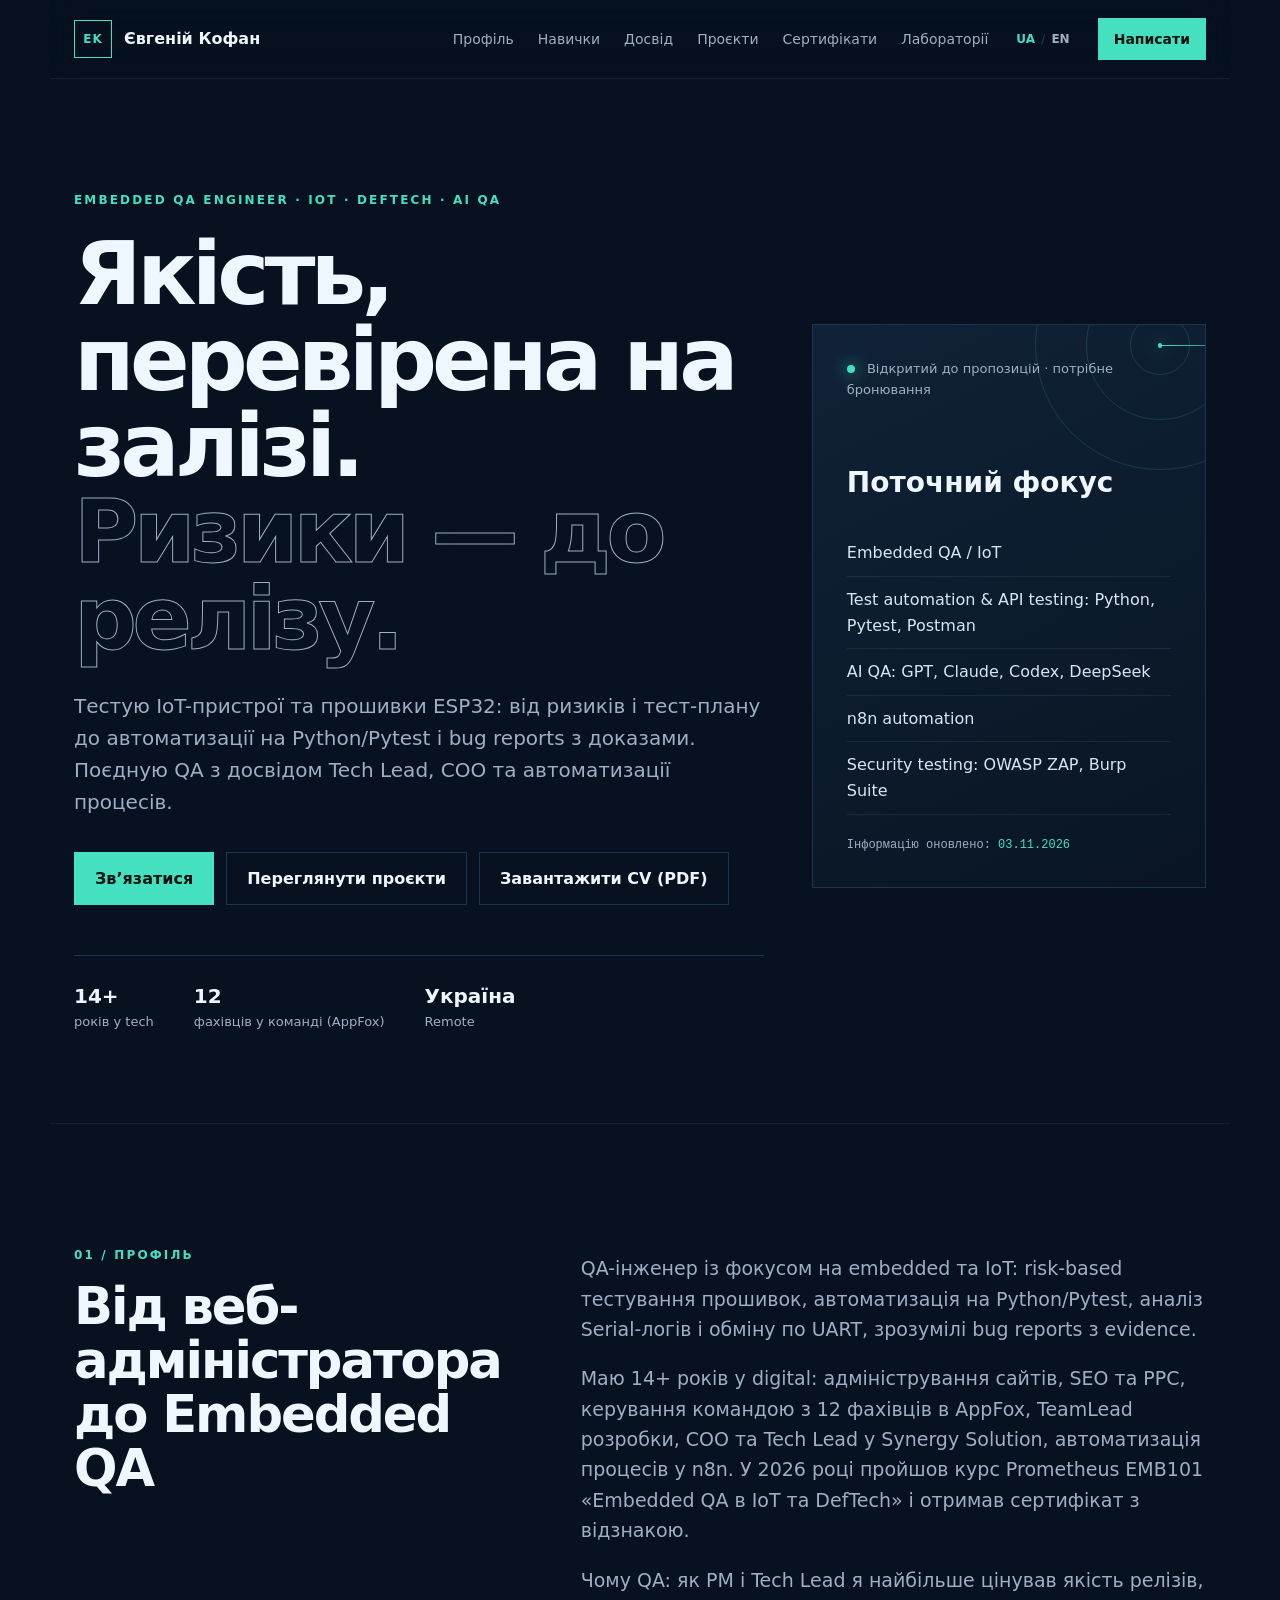
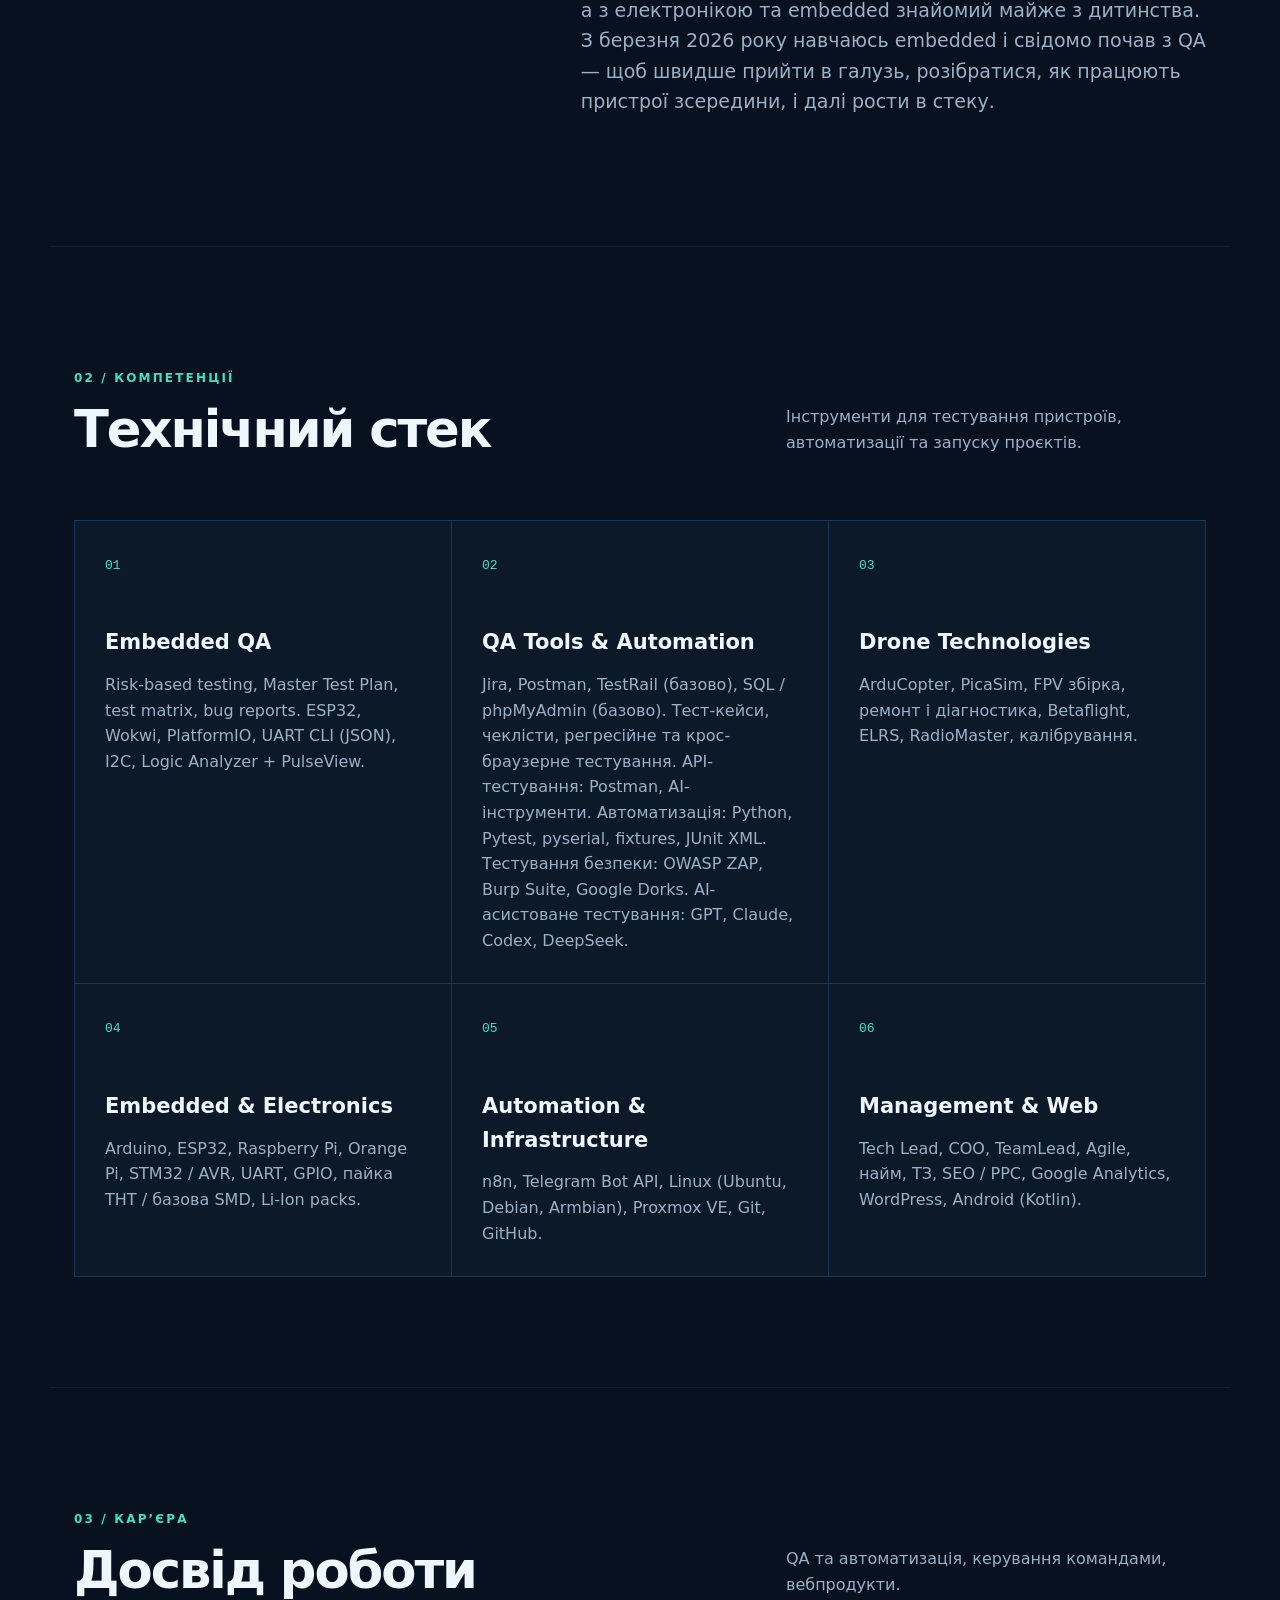
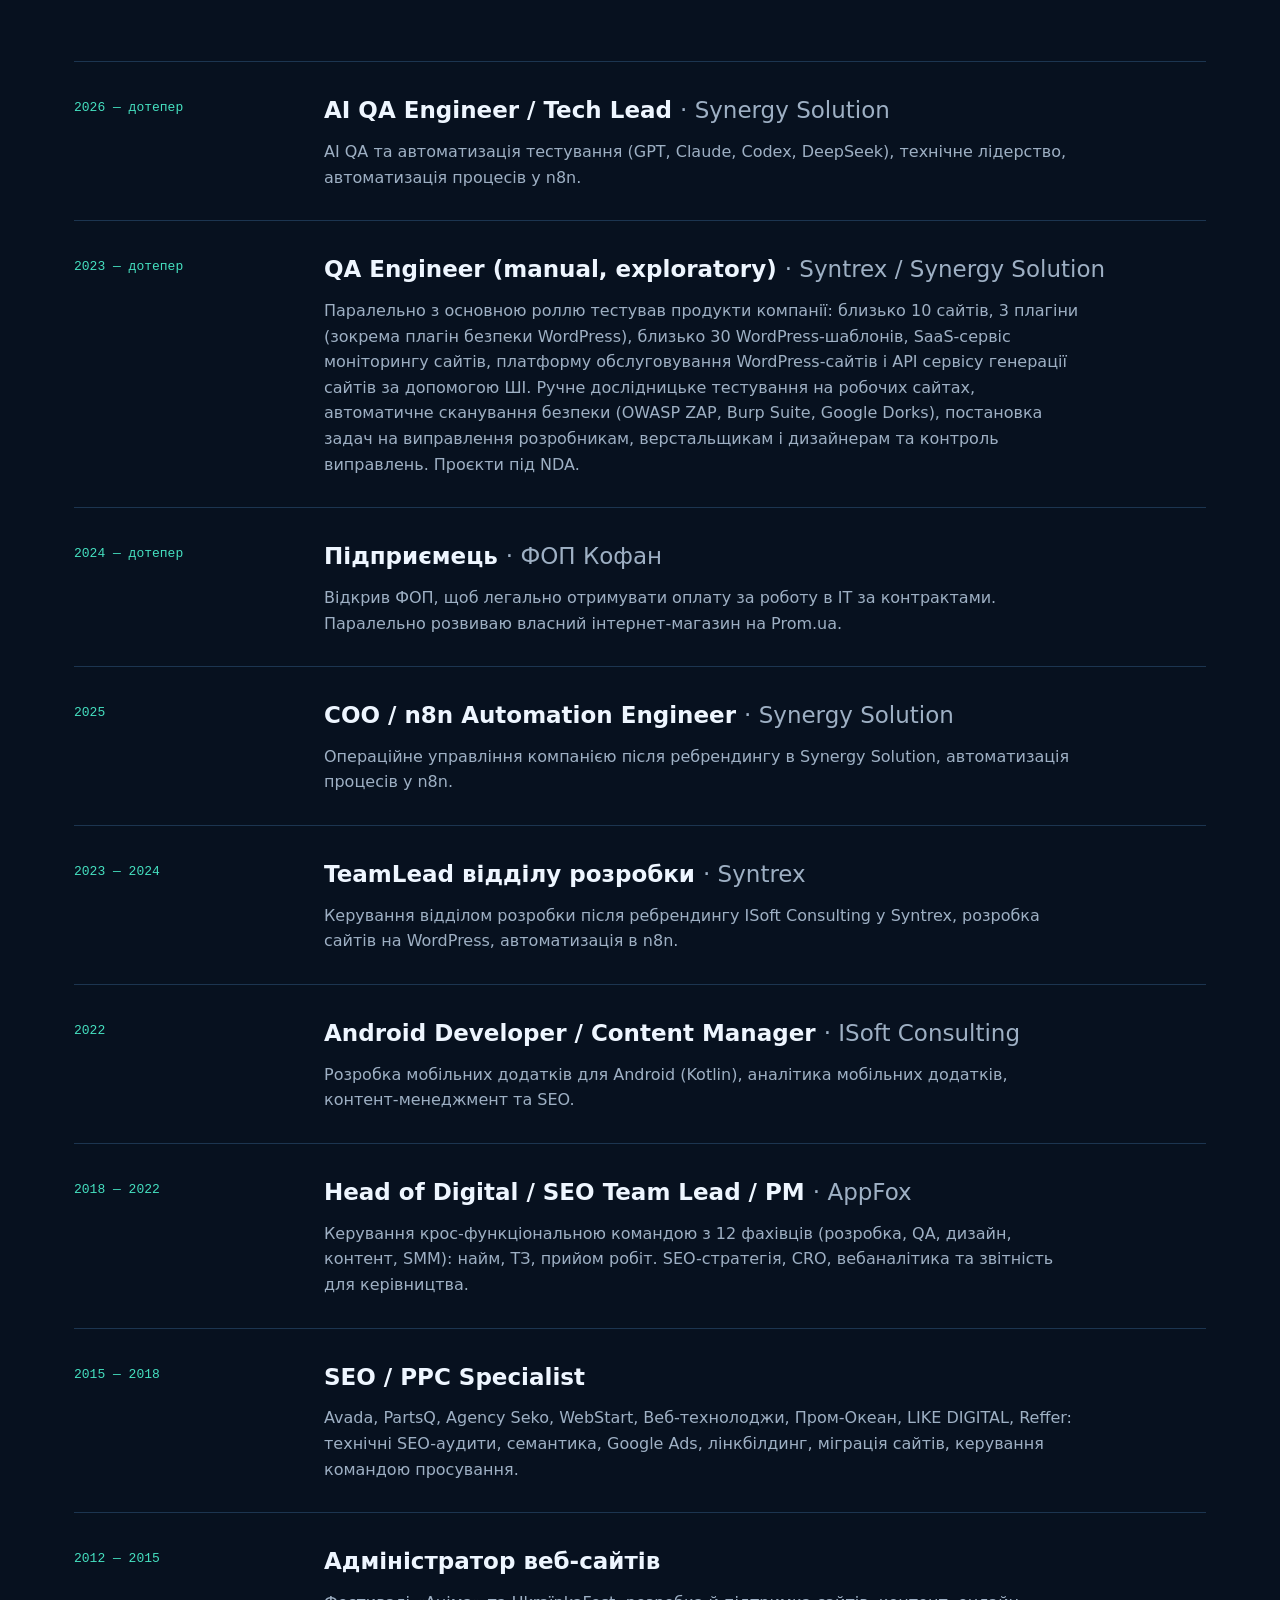
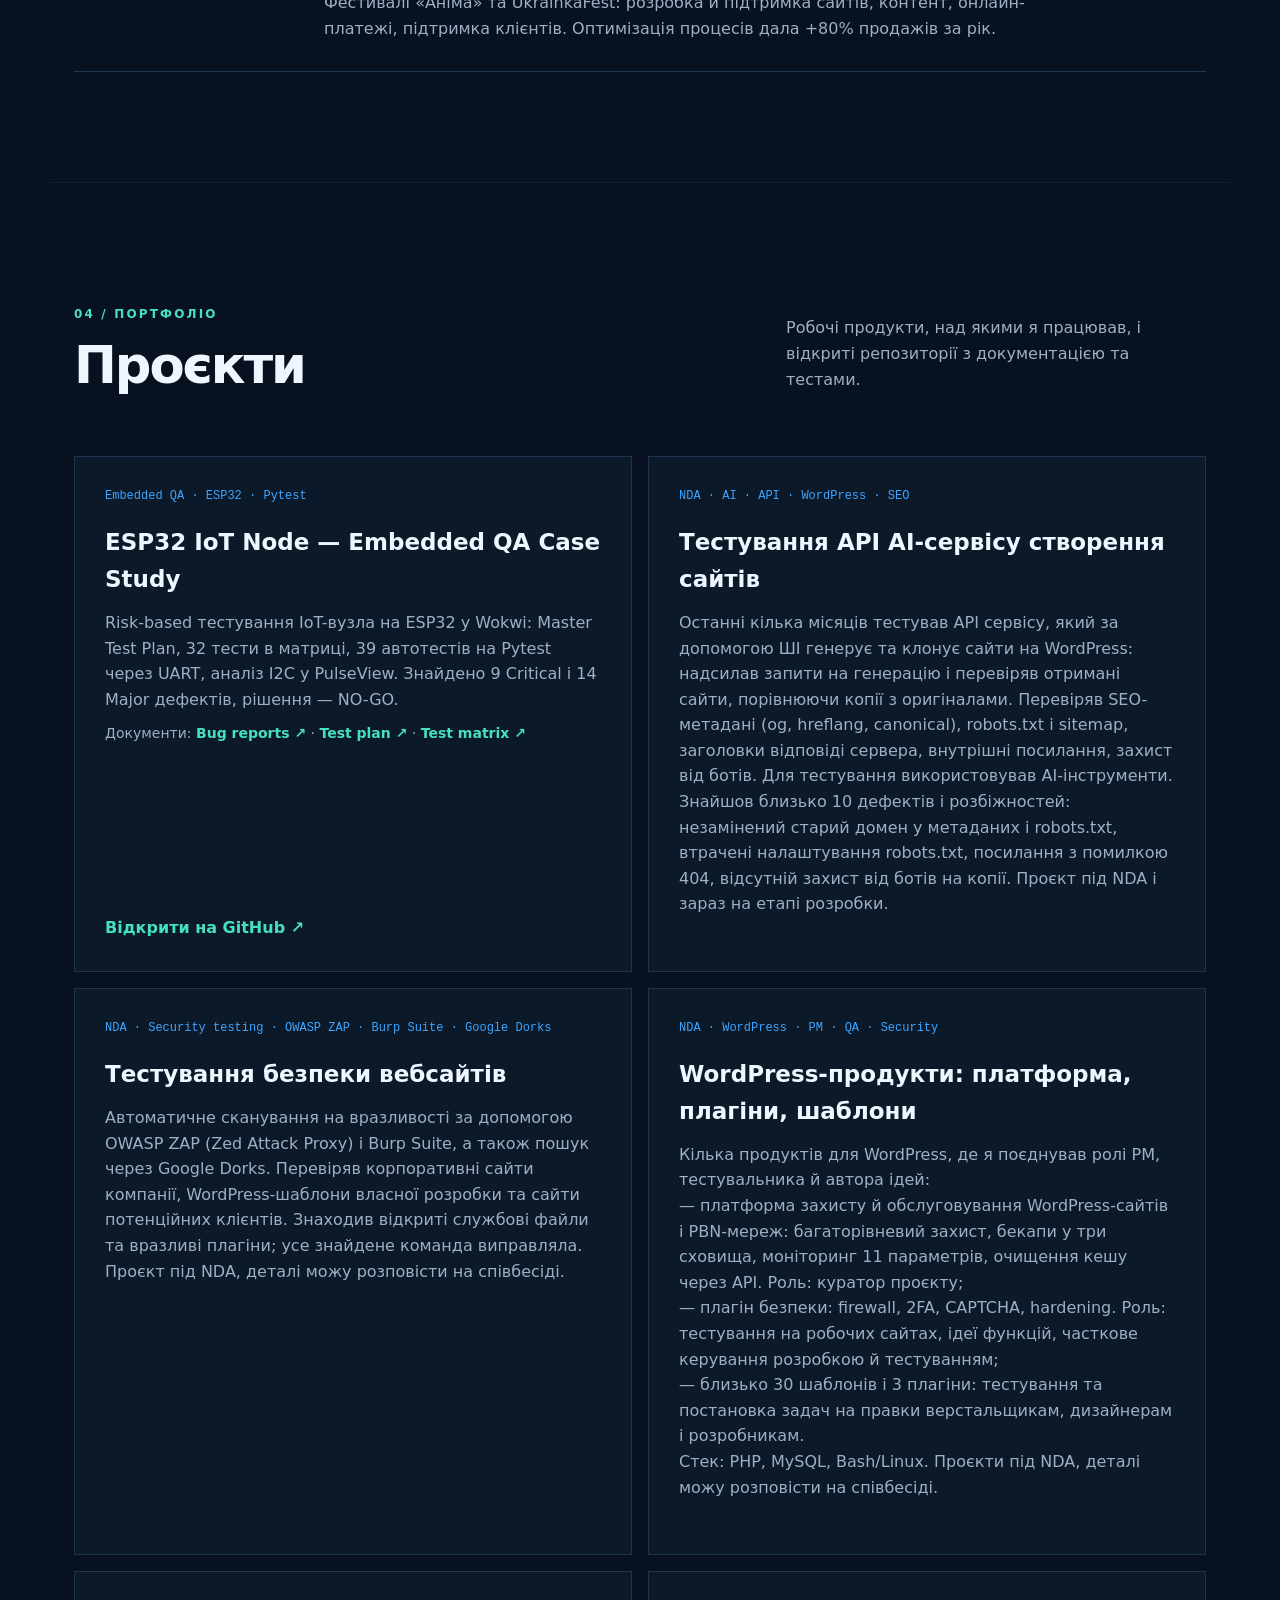
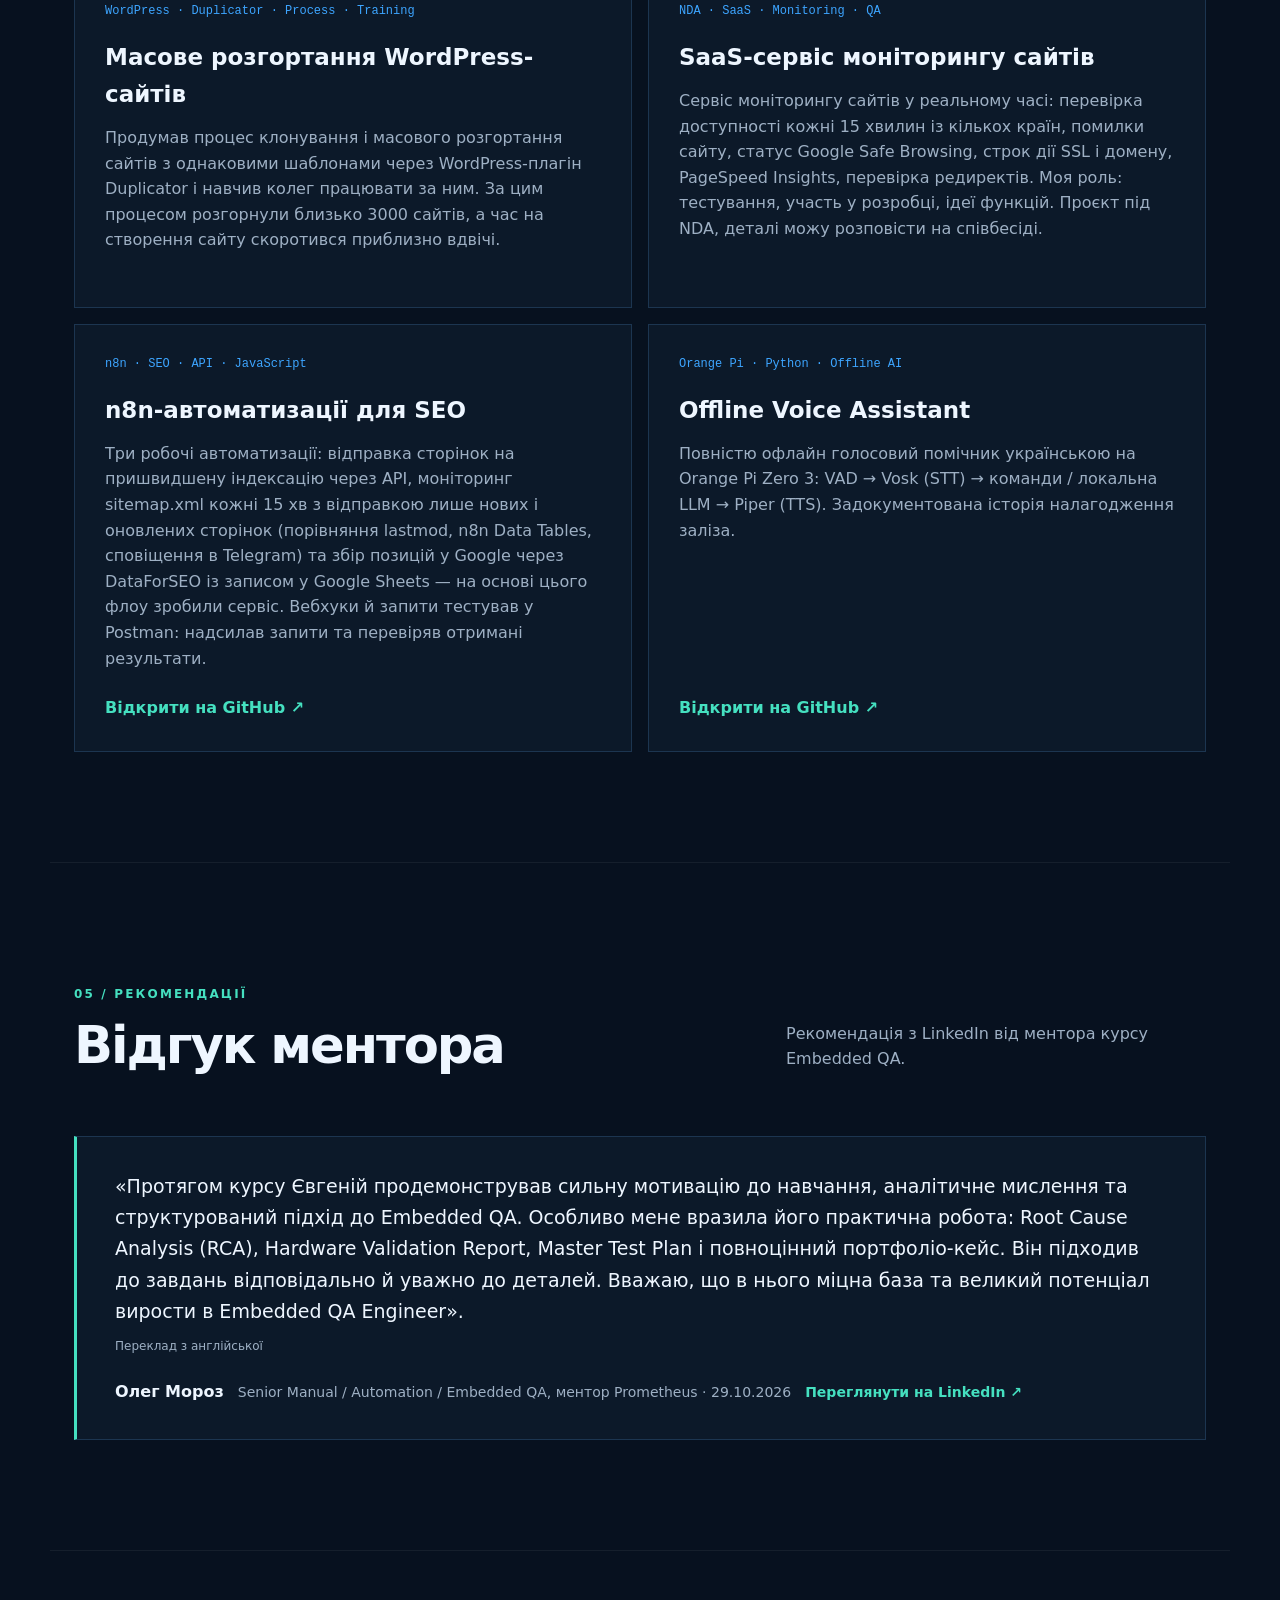
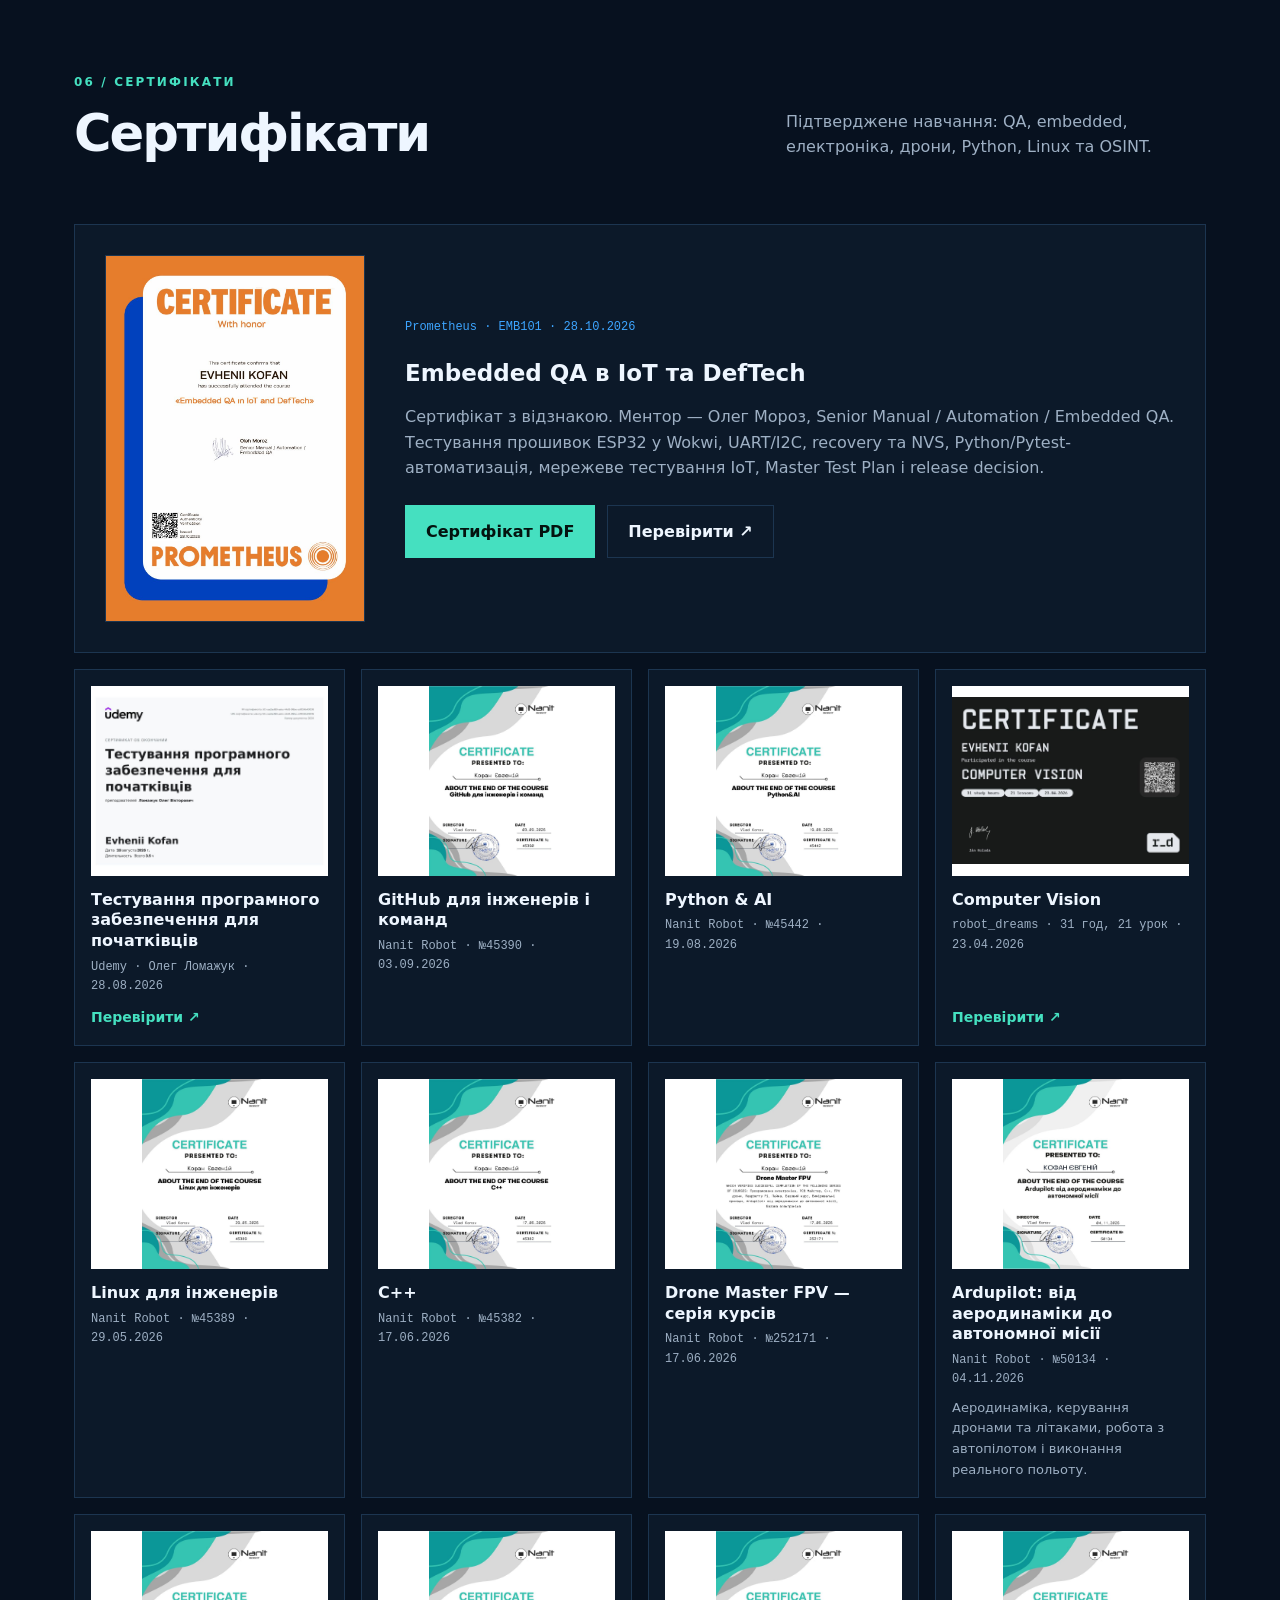
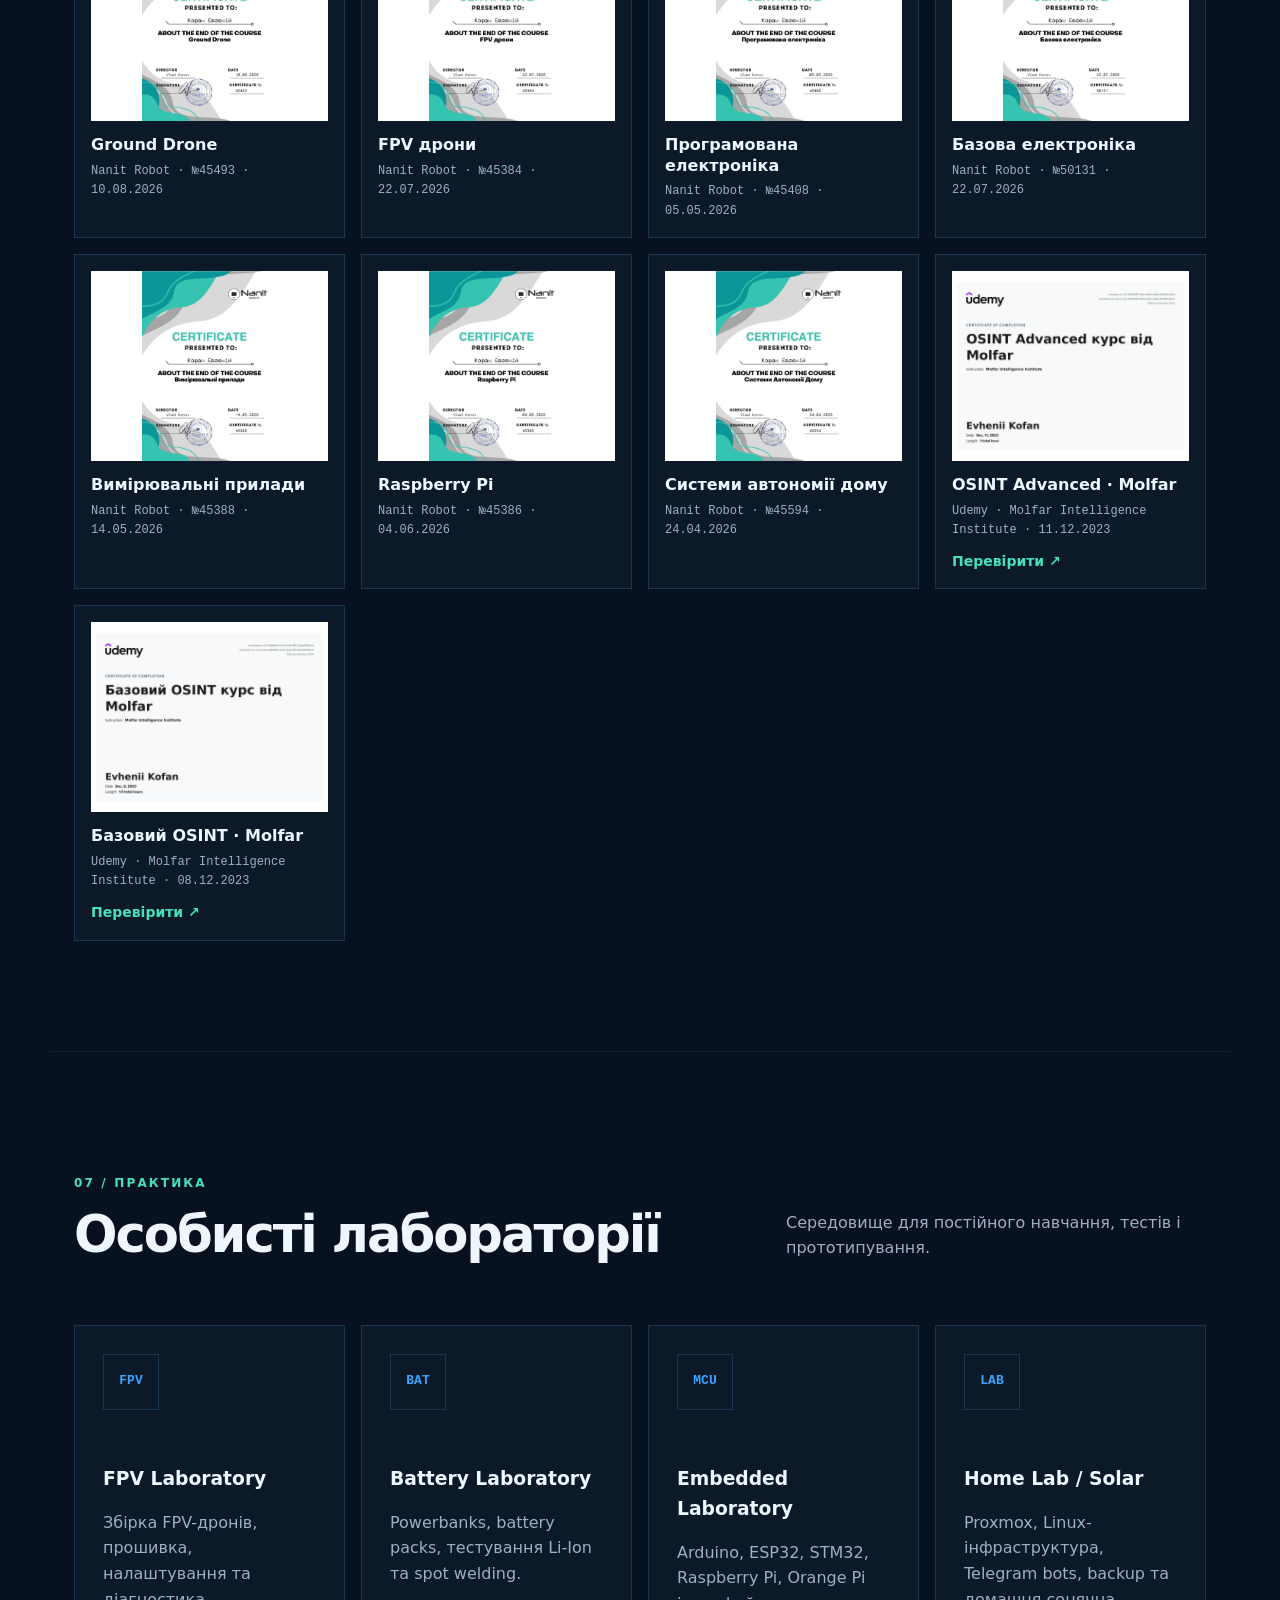
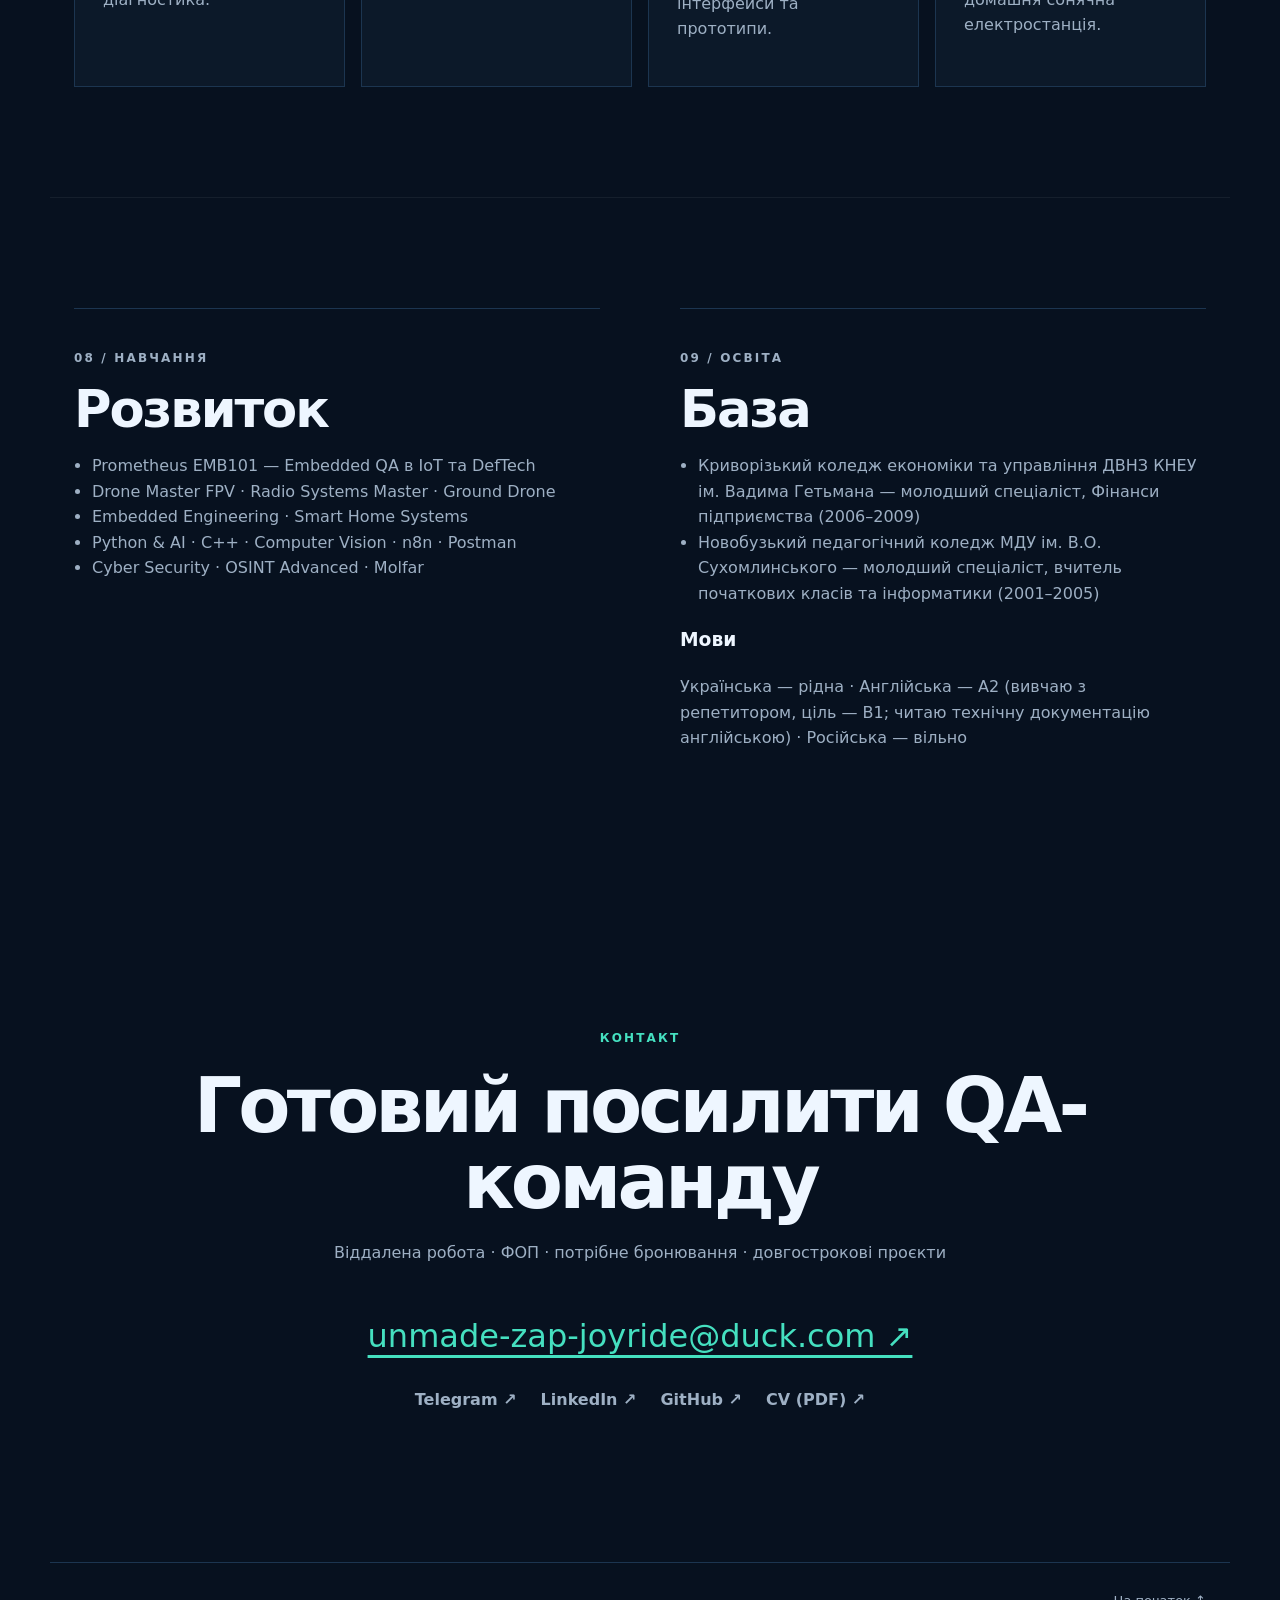
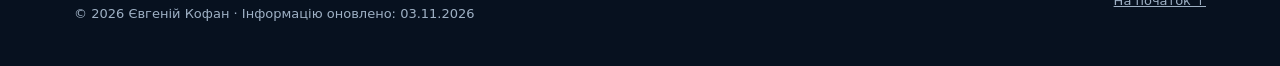
==== commit c9647dea: "update sert ardupilot" ====
--- a/index.html
+++ b/index.html
@@ -82,7 +82,7 @@
           </div>
         </div>
       </div>
-      <div class="cert-grid"><article class="cert-card" data-item="cert-1" data-image="certificates/udemy-software-testing-basics.jpg" data-thumb="" data-verify="https://ude.my/UC-caa2ed99-aebc-44d3-99be-cdf034b43039"><a class="cert-thumb" href="certificates/udemy-software-testing-basics.jpg" target="_blank" rel="noopener"><img src="certificates/udemy-software-testing-basics.jpg" alt="Сертифікат: Тестування програмного забезпечення для початківців" loading="lazy"></a><h4 data-i18n="cert-1.title">Тестування програмного забезпечення для початківців</h4><p class="cert-meta" data-i18n="cert-1.meta">Udemy · Олег Ломажук · 28.08.2026</p><a class="cert-verify" href="https://ude.my/UC-caa2ed99-aebc-44d3-99be-cdf034b43039" target="_blank" rel="noopener" data-i18n="certs.verify">Перевірити ↗</a></article><article class="cert-card" data-item="cert-2" data-image="certificates/nanit-github.jpg" data-thumb="" data-verify=""><a class="cert-thumb" href="certificates/nanit-github.jpg" target="_blank" rel="noopener"><img src="certificates/nanit-github.jpg" alt="Сертифікат: GitHub для інженерів і команд" loading="lazy"></a><h4 data-i18n="cert-2.title">GitHub для інженерів і команд</h4><p class="cert-meta" data-i18n="cert-2.meta">Nanit Robot · №45390 · 03.09.2026</p></article><article class="cert-card" data-item="cert-3" data-image="certificates/nanit-python-ai.jpg" data-thumb="" data-verify=""><a class="cert-thumb" href="certificates/nanit-python-ai.jpg" target="_blank" rel="noopener"><img src="certificates/nanit-python-ai.jpg" alt="Сертифікат: Python &amp; AI" loading="lazy"></a><h4 data-i18n="cert-3.title">Python &amp; AI</h4><p class="cert-meta" data-i18n="cert-3.meta">Nanit Robot · №45442 · 19.08.2026</p></article><article class="cert-card" data-item="cert-4" data-image="certificates/robotdreams-computer-vision.jpg" data-thumb="" data-verify="https://lms.robotdreams.cc/certificate/16f945be8b2e3b2fdaa0919b5d9efe48"><a class="cert-thumb" href="certificates/robotdreams-computer-vision.jpg" target="_blank" rel="noopener"><img src="certificates/robotdreams-computer-vision.jpg" alt="Сертифікат: Computer Vision" loading="lazy"></a><h4 data-i18n="cert-4.title">Computer Vision</h4><p class="cert-meta" data-i18n="cert-4.meta">robot_dreams · 31 год, 21 урок · 23.04.2026</p><a class="cert-verify" href="https://lms.robotdreams.cc/certificate/16f945be8b2e3b2fdaa0919b5d9efe48" target="_blank" rel="noopener" data-i18n="certs.verify">Перевірити ↗</a></article><article class="cert-card" data-item="cert-5" data-image="certificates/nanit-linux.jpg" data-thumb="" data-verify=""><a class="cert-thumb" href="certificates/nanit-linux.jpg" target="_blank" rel="noopener"><img src="certificates/nanit-linux.jpg" alt="Сертифікат: Linux для інженерів" loading="lazy"></a><h4 data-i18n="cert-5.title">Linux для інженерів</h4><p class="cert-meta" data-i18n="cert-5.meta">Nanit Robot · №45389 · 29.05.2026</p></article><article class="cert-card" data-item="cert-6" data-image="certificates/nanit-cpp.jpg" data-thumb="" data-verify=""><a class="cert-thumb" href="certificates/nanit-cpp.jpg" target="_blank" rel="noopener"><img src="certificates/nanit-cpp.jpg" alt="Сертифікат: C++" loading="lazy"></a><h4 data-i18n="cert-6.title">C++</h4><p class="cert-meta" data-i18n="cert-6.meta">Nanit Robot · №45382 · 17.06.2026</p></article><article class="cert-card" data-item="cert-7" data-image="certificates/nanit-drone-master-fpv.jpg" data-thumb="" data-verify=""><a class="cert-thumb" href="certificates/nanit-drone-master-fpv.jpg" target="_blank" rel="noopener"><img src="certificates/nanit-drone-master-fpv.jpg" alt="Сертифікат: Drone Master FPV — серія курсів" loading="lazy"></a><h4 data-i18n="cert-7.title">Drone Master FPV — серія курсів</h4><p class="cert-meta" data-i18n="cert-7.meta">Nanit Robot · №252171 · 17.06.2026</p></article><article class="cert-card" data-item="cert-8" data-image="" data-thumb="ArduPilot" data-verify=""><div class="cert-thumb cert-thumb-text"><span>ArduPilot</span></div><h4 data-i18n="cert-8.title">Ardupilot: від аеродинаміки до автономної місії</h4><p class="cert-meta" data-i18n="cert-8.meta">Nanit Robot · №50130 · 05.06.2026</p><p class="cert-note" data-i18n="cert-8.note">Аеродинаміка, керування дронами та літаками, робота з автопілотом і виконання реального польоту.</p></article><article class="cert-card" data-item="cert-9" data-image="certificates/nanit-ground-drone.jpg" data-thumb="" data-verify=""><a class="cert-thumb" href="certificates/nanit-ground-drone.jpg" target="_blank" rel="noopener"><img src="certificates/nanit-ground-drone.jpg" alt="Сертифікат: Ground Drone" loading="lazy"></a><h4 data-i18n="cert-9.title">Ground Drone</h4><p class="cert-meta" data-i18n="cert-9.meta">Nanit Robot · №45493 · 10.08.2026</p></article><article class="cert-card" data-item="cert-10" data-image="certificates/nanit-fpv-drones.jpg" data-thumb="" data-verify=""><a class="cert-thumb" href="certificates/nanit-fpv-drones.jpg" target="_blank" rel="noopener"><img src="certificates/nanit-fpv-drones.jpg" alt="Сертифікат: FPV дрони" loading="lazy"></a><h4 data-i18n="cert-10.title">FPV дрони</h4><p class="cert-meta" data-i18n="cert-10.meta">Nanit Robot · №45384 · 22.07.2026</p></article><article class="cert-card" data-item="cert-11" data-image="certificates/nanit-programmable-electronics.jpg" data-thumb="" data-verify=""><a class="cert-thumb" href="certificates/nanit-programmable-electronics.jpg" target="_blank" rel="noopener"><img src="certificates/nanit-programmable-electronics.jpg" alt="Сертифікат: Програмована електроніка" loading="lazy"></a><h4 data-i18n="cert-11.title">Програмована електроніка</h4><p class="cert-meta" data-i18n="cert-11.meta">Nanit Robot · №45408 · 05.05.2026</p></article><article class="cert-card" data-item="cert-12" data-image="certificates/nanit-basic-electronics.jpg" data-thumb="" data-verify=""><a class="cert-thumb" href="certificates/nanit-basic-electronics.jpg" target="_blank" rel="noopener"><img src="certificates/nanit-basic-electronics.jpg" alt="Сертифікат: Базова електроніка" loading="lazy"></a><h4 data-i18n="cert-12.title">Базова електроніка</h4><p class="cert-meta" data-i18n="cert-12.meta">Nanit Robot · №50131 · 22.07.2026</p></article><article class="cert-card" data-item="cert-13" data-image="certificates/nanit-measuring-instruments.jpg" data-thumb="" data-verify=""><a class="cert-thumb" href="certificates/nanit-measuring-instruments.jpg" target="_blank" rel="noopener"><img src="certificates/nanit-measuring-instruments.jpg" alt="Сертифікат: Вимірювальні прилади" loading="lazy"></a><h4 data-i18n="cert-13.title">Вимірювальні прилади</h4><p class="cert-meta" data-i18n="cert-13.meta">Nanit Robot · №45388 · 14.05.2026</p></article><article class="cert-card" data-item="cert-14" data-image="certificates/nanit-raspberry-pi.jpg" data-thumb="" data-verify=""><a class="cert-thumb" href="certificates/nanit-raspberry-pi.jpg" target="_blank" rel="noopener"><img src="certificates/nanit-raspberry-pi.jpg" alt="Сертифікат: Raspberry Pi" loading="lazy"></a><h4 data-i18n="cert-14.title">Raspberry Pi</h4><p class="cert-meta" data-i18n="cert-14.meta">Nanit Robot · №45386 · 04.06.2026</p></article><article class="cert-card" data-item="cert-15" data-image="certificates/nanit-home-autonomy.jpg" data-thumb="" data-verify=""><a class="cert-thumb" href="certificates/nanit-home-autonomy.jpg" target="_blank" rel="noopener"><img src="certificates/nanit-home-autonomy.jpg" alt="Сертифікат: Системи автономії дому" loading="lazy"></a><h4 data-i18n="cert-15.title">Системи автономії дому</h4><p class="cert-meta" data-i18n="cert-15.meta">Nanit Robot · №45594 · 24.04.2026</p></article><article class="cert-card" data-item="cert-16" data-image="certificates/udemy-osint-advanced-molfar.jpg" data-thumb="" data-verify="https://ude.my/UC-4f002567-00ed-4d04-a08d-08e991c3f44c"><a class="cert-thumb" href="certificates/udemy-osint-advanced-molfar.jpg" target="_blank" rel="noopener"><img src="certificates/udemy-osint-advanced-molfar.jpg" alt="Сертифікат: OSINT Advanced · Molfar" loading="lazy"></a><h4 data-i18n="cert-16.title">OSINT Advanced · Molfar</h4><p class="cert-meta" data-i18n="cert-16.meta">Udemy · Molfar Intelligence Institute · 11.12.2023</p><a class="cert-verify" href="https://ude.my/UC-4f002567-00ed-4d04-a08d-08e991c3f44c" target="_blank" rel="noopener" data-i18n="certs.verify">Перевірити ↗</a></article><article class="cert-card" data-item="cert-17" data-image="certificates/udemy-osint-basic-molfar.jpg" data-thumb="" data-verify="https://ude.my/UC-38b95f74-4cd0-41e6-9f81-20aa01600cc9"><a class="cert-thumb" href="certificates/udemy-osint-basic-molfar.jpg" target="_blank" rel="noopener"><img src="certificates/udemy-osint-basic-molfar.jpg" alt="Сертифікат: Базовий OSINT · Molfar" loading="lazy"></a><h4 data-i18n="cert-17.title">Базовий OSINT · Molfar</h4><p class="cert-meta" data-i18n="cert-17.meta">Udemy · Molfar Intelligence Institute · 08.12.2023</p><a class="cert-verify" href="https://ude.my/UC-38b95f74-4cd0-41e6-9f81-20aa01600cc9" target="_blank" rel="noopener" data-i18n="certs.verify">Перевірити ↗</a></article></div>
+      <div class="cert-grid"><article class="cert-card" data-item="cert-1" data-image="certificates/udemy-software-testing-basics.jpg" data-thumb="" data-verify="https://ude.my/UC-caa2ed99-aebc-44d3-99be-cdf034b43039"><a class="cert-thumb" href="certificates/udemy-software-testing-basics.jpg" target="_blank" rel="noopener"><img src="certificates/udemy-software-testing-basics.jpg" alt="Сертифікат: Тестування програмного забезпечення для початківців" loading="lazy"></a><h4 data-i18n="cert-1.title">Тестування програмного забезпечення для початківців</h4><p class="cert-meta" data-i18n="cert-1.meta">Udemy · Олег Ломажук · 28.08.2026</p><a class="cert-verify" href="https://ude.my/UC-caa2ed99-aebc-44d3-99be-cdf034b43039" target="_blank" rel="noopener" data-i18n="certs.verify">Перевірити ↗</a></article><article class="cert-card" data-item="cert-2" data-image="certificates/nanit-github.jpg" data-thumb="" data-verify=""><a class="cert-thumb" href="certificates/nanit-github.jpg" target="_blank" rel="noopener"><img src="certificates/nanit-github.jpg" alt="Сертифікат: GitHub для інженерів і команд" loading="lazy"></a><h4 data-i18n="cert-2.title">GitHub для інженерів і команд</h4><p class="cert-meta" data-i18n="cert-2.meta">Nanit Robot · №45390 · 03.09.2026</p></article><article class="cert-card" data-item="cert-3" data-image="certificates/nanit-python-ai.jpg" data-thumb="" data-verify=""><a class="cert-thumb" href="certificates/nanit-python-ai.jpg" target="_blank" rel="noopener"><img src="certificates/nanit-python-ai.jpg" alt="Сертифікат: Python &amp; AI" loading="lazy"></a><h4 data-i18n="cert-3.title">Python &amp; AI</h4><p class="cert-meta" data-i18n="cert-3.meta">Nanit Robot · №45442 · 19.08.2026</p></article><article class="cert-card" data-item="cert-4" data-image="certificates/robotdreams-computer-vision.jpg" data-thumb="" data-verify="https://lms.robotdreams.cc/certificate/16f945be8b2e3b2fdaa0919b5d9efe48"><a class="cert-thumb" href="certificates/robotdreams-computer-vision.jpg" target="_blank" rel="noopener"><img src="certificates/robotdreams-computer-vision.jpg" alt="Сертифікат: Computer Vision" loading="lazy"></a><h4 data-i18n="cert-4.title">Computer Vision</h4><p class="cert-meta" data-i18n="cert-4.meta">robot_dreams · 31 год, 21 урок · 23.04.2026</p><a class="cert-verify" href="https://lms.robotdreams.cc/certificate/16f945be8b2e3b2fdaa0919b5d9efe48" target="_blank" rel="noopener" data-i18n="certs.verify">Перевірити ↗</a></article><article class="cert-card" data-item="cert-5" data-image="certificates/nanit-linux.jpg" data-thumb="" data-verify=""><a class="cert-thumb" href="certificates/nanit-linux.jpg" target="_blank" rel="noopener"><img src="certificates/nanit-linux.jpg" alt="Сертифікат: Linux для інженерів" loading="lazy"></a><h4 data-i18n="cert-5.title">Linux для інженерів</h4><p class="cert-meta" data-i18n="cert-5.meta">Nanit Robot · №45389 · 29.05.2026</p></article><article class="cert-card" data-item="cert-6" data-image="certificates/nanit-cpp.jpg" data-thumb="" data-verify=""><a class="cert-thumb" href="certificates/nanit-cpp.jpg" target="_blank" rel="noopener"><img src="certificates/nanit-cpp.jpg" alt="Сертифікат: C++" loading="lazy"></a><h4 data-i18n="cert-6.title">C++</h4><p class="cert-meta" data-i18n="cert-6.meta">Nanit Robot · №45382 · 17.06.2026</p></article><article class="cert-card" data-item="cert-7" data-image="certificates/nanit-drone-master-fpv.jpg" data-thumb="" data-verify=""><a class="cert-thumb" href="certificates/nanit-drone-master-fpv.jpg" target="_blank" rel="noopener"><img src="certificates/nanit-drone-master-fpv.jpg" alt="Сертифікат: Drone Master FPV — серія курсів" loading="lazy"></a><h4 data-i18n="cert-7.title">Drone Master FPV — серія курсів</h4><p class="cert-meta" data-i18n="cert-7.meta">Nanit Robot · №252171 · 17.06.2026</p></article><article class="cert-card" data-item="cert-8" data-image="certificates/nanit-ardupilot.jpg" data-thumb="" data-verify=""><a class="cert-thumb" href="certificates/nanit-ardupilot.jpg" target="_blank" rel="noopener"><img src="certificates/nanit-ardupilot.jpg" alt="Сертифікат: Ardupilot: від аеродинаміки до автономної місії" loading="lazy"></a><h4 data-i18n="cert-8.title">Ardupilot: від аеродинаміки до автономної місії</h4><p class="cert-meta" data-i18n="cert-8.meta">Nanit Robot · №50134 · 04.11.2026</p><p class="cert-note" data-i18n="cert-8.note">Аеродинаміка, керування дронами та літаками, робота з автопілотом і виконання реального польоту.</p></article><article class="cert-card" data-item="cert-9" data-image="certificates/nanit-ground-drone.jpg" data-thumb="" data-verify=""><a class="cert-thumb" href="certificates/nanit-ground-drone.jpg" target="_blank" rel="noopener"><img src="certificates/nanit-ground-drone.jpg" alt="Сертифікат: Ground Drone" loading="lazy"></a><h4 data-i18n="cert-9.title">Ground Drone</h4><p class="cert-meta" data-i18n="cert-9.meta">Nanit Robot · №45493 · 10.08.2026</p></article><article class="cert-card" data-item="cert-10" data-image="certificates/nanit-fpv-drones.jpg" data-thumb="" data-verify=""><a class="cert-thumb" href="certificates/nanit-fpv-drones.jpg" target="_blank" rel="noopener"><img src="certificates/nanit-fpv-drones.jpg" alt="Сертифікат: FPV дрони" loading="lazy"></a><h4 data-i18n="cert-10.title">FPV дрони</h4><p class="cert-meta" data-i18n="cert-10.meta">Nanit Robot · №45384 · 22.07.2026</p></article><article class="cert-card" data-item="cert-11" data-image="certificates/nanit-programmable-electronics.jpg" data-thumb="" data-verify=""><a class="cert-thumb" href="certificates/nanit-programmable-electronics.jpg" target="_blank" rel="noopener"><img src="certificates/nanit-programmable-electronics.jpg" alt="Сертифікат: Програмована електроніка" loading="lazy"></a><h4 data-i18n="cert-11.title">Програмована електроніка</h4><p class="cert-meta" data-i18n="cert-11.meta">Nanit Robot · №45408 · 05.05.2026</p></article><article class="cert-card" data-item="cert-12" data-image="certificates/nanit-basic-electronics.jpg" data-thumb="" data-verify=""><a class="cert-thumb" href="certificates/nanit-basic-electronics.jpg" target="_blank" rel="noopener"><img src="certificates/nanit-basic-electronics.jpg" alt="Сертифікат: Базова електроніка" loading="lazy"></a><h4 data-i18n="cert-12.title">Базова електроніка</h4><p class="cert-meta" data-i18n="cert-12.meta">Nanit Robot · №50131 · 22.07.2026</p></article><article class="cert-card" data-item="cert-13" data-image="certificates/nanit-measuring-instruments.jpg" data-thumb="" data-verify=""><a class="cert-thumb" href="certificates/nanit-measuring-instruments.jpg" target="_blank" rel="noopener"><img src="certificates/nanit-measuring-instruments.jpg" alt="Сертифікат: Вимірювальні прилади" loading="lazy"></a><h4 data-i18n="cert-13.title">Вимірювальні прилади</h4><p class="cert-meta" data-i18n="cert-13.meta">Nanit Robot · №45388 · 14.05.2026</p></article><article class="cert-card" data-item="cert-14" data-image="certificates/nanit-raspberry-pi.jpg" data-thumb="" data-verify=""><a class="cert-thumb" href="certificates/nanit-raspberry-pi.jpg" target="_blank" rel="noopener"><img src="certificates/nanit-raspberry-pi.jpg" alt="Сертифікат: Raspberry Pi" loading="lazy"></a><h4 data-i18n="cert-14.title">Raspberry Pi</h4><p class="cert-meta" data-i18n="cert-14.meta">Nanit Robot · №45386 · 04.06.2026</p></article><article class="cert-card" data-item="cert-15" data-image="certificates/nanit-home-autonomy.jpg" data-thumb="" data-verify=""><a class="cert-thumb" href="certificates/nanit-home-autonomy.jpg" target="_blank" rel="noopener"><img src="certificates/nanit-home-autonomy.jpg" alt="Сертифікат: Системи автономії дому" loading="lazy"></a><h4 data-i18n="cert-15.title">Системи автономії дому</h4><p class="cert-meta" data-i18n="cert-15.meta">Nanit Robot · №45594 · 24.04.2026</p></article><article class="cert-card" data-item="cert-16" data-image="certificates/udemy-osint-advanced-molfar.jpg" data-thumb="" data-verify="https://ude.my/UC-4f002567-00ed-4d04-a08d-08e991c3f44c"><a class="cert-thumb" href="certificates/udemy-osint-advanced-molfar.jpg" target="_blank" rel="noopener"><img src="certificates/udemy-osint-advanced-molfar.jpg" alt="Сертифікат: OSINT Advanced · Molfar" loading="lazy"></a><h4 data-i18n="cert-16.title">OSINT Advanced · Molfar</h4><p class="cert-meta" data-i18n="cert-16.meta">Udemy · Molfar Intelligence Institute · 11.12.2023</p><a class="cert-verify" href="https://ude.my/UC-4f002567-00ed-4d04-a08d-08e991c3f44c" target="_blank" rel="noopener" data-i18n="certs.verify">Перевірити ↗</a></article><article class="cert-card" data-item="cert-17" data-image="certificates/udemy-osint-basic-molfar.jpg" data-thumb="" data-verify="https://ude.my/UC-38b95f74-4cd0-41e6-9f81-20aa01600cc9"><a class="cert-thumb" href="certificates/udemy-osint-basic-molfar.jpg" target="_blank" rel="noopener"><img src="certificates/udemy-osint-basic-molfar.jpg" alt="Сертифікат: Базовий OSINT · Molfar" loading="lazy"></a><h4 data-i18n="cert-17.title">Базовий OSINT · Molfar</h4><p class="cert-meta" data-i18n="cert-17.meta">Udemy · Molfar Intelligence Institute · 08.12.2023</p><a class="cert-verify" href="https://ude.my/UC-38b95f74-4cd0-41e6-9f81-20aa01600cc9" target="_blank" rel="noopener" data-i18n="certs.verify">Перевірити ↗</a></article></div>
     </section><section id="labs" class="section section-shell">
       <div class="section-heading"><div><p class="section-kicker" data-i18n="labs.kicker">07 / Практика</p><h2 data-i18n="labs.title">Особисті лабораторії</h2></div><p data-i18n="labs.intro">Середовище для постійного навчання, тестів і прототипування.</p></div>
       <div class="lab-grid"><article data-item="lab-1" data-icon="FPV"><div class="lab-icon">FPV</div><h3 data-i18n="lab-1.title">FPV Laboratory</h3><p data-i18n="lab-1.desc">Збірка FPV-дронів, прошивка, налаштування та діагностика.</p></article><article data-item="lab-2" data-icon="BAT"><div class="lab-icon">BAT</div><h3 data-i18n="lab-2.title">Battery Laboratory</h3><p data-i18n="lab-2.desc">Powerbanks, battery packs, тестування Li-Ion та spot welding.</p></article><article data-item="lab-3" data-icon="MCU"><div class="lab-icon">MCU</div><h3 data-i18n="lab-3.title">Embedded Laboratory</h3><p data-i18n="lab-3.desc">Arduino, ESP32, STM32, Raspberry Pi, Orange Pi інтерфейси та прототипи.</p></article><article data-item="lab-4" data-icon="LAB"><div class="lab-icon">LAB</div><h3 data-i18n="lab-4.title">Home Lab / Solar</h3><p data-i18n="lab-4.desc">Proxmox, Linux-інфраструктура, Telegram bots, backup та домашня сонячна електростанція.</p></article></div>
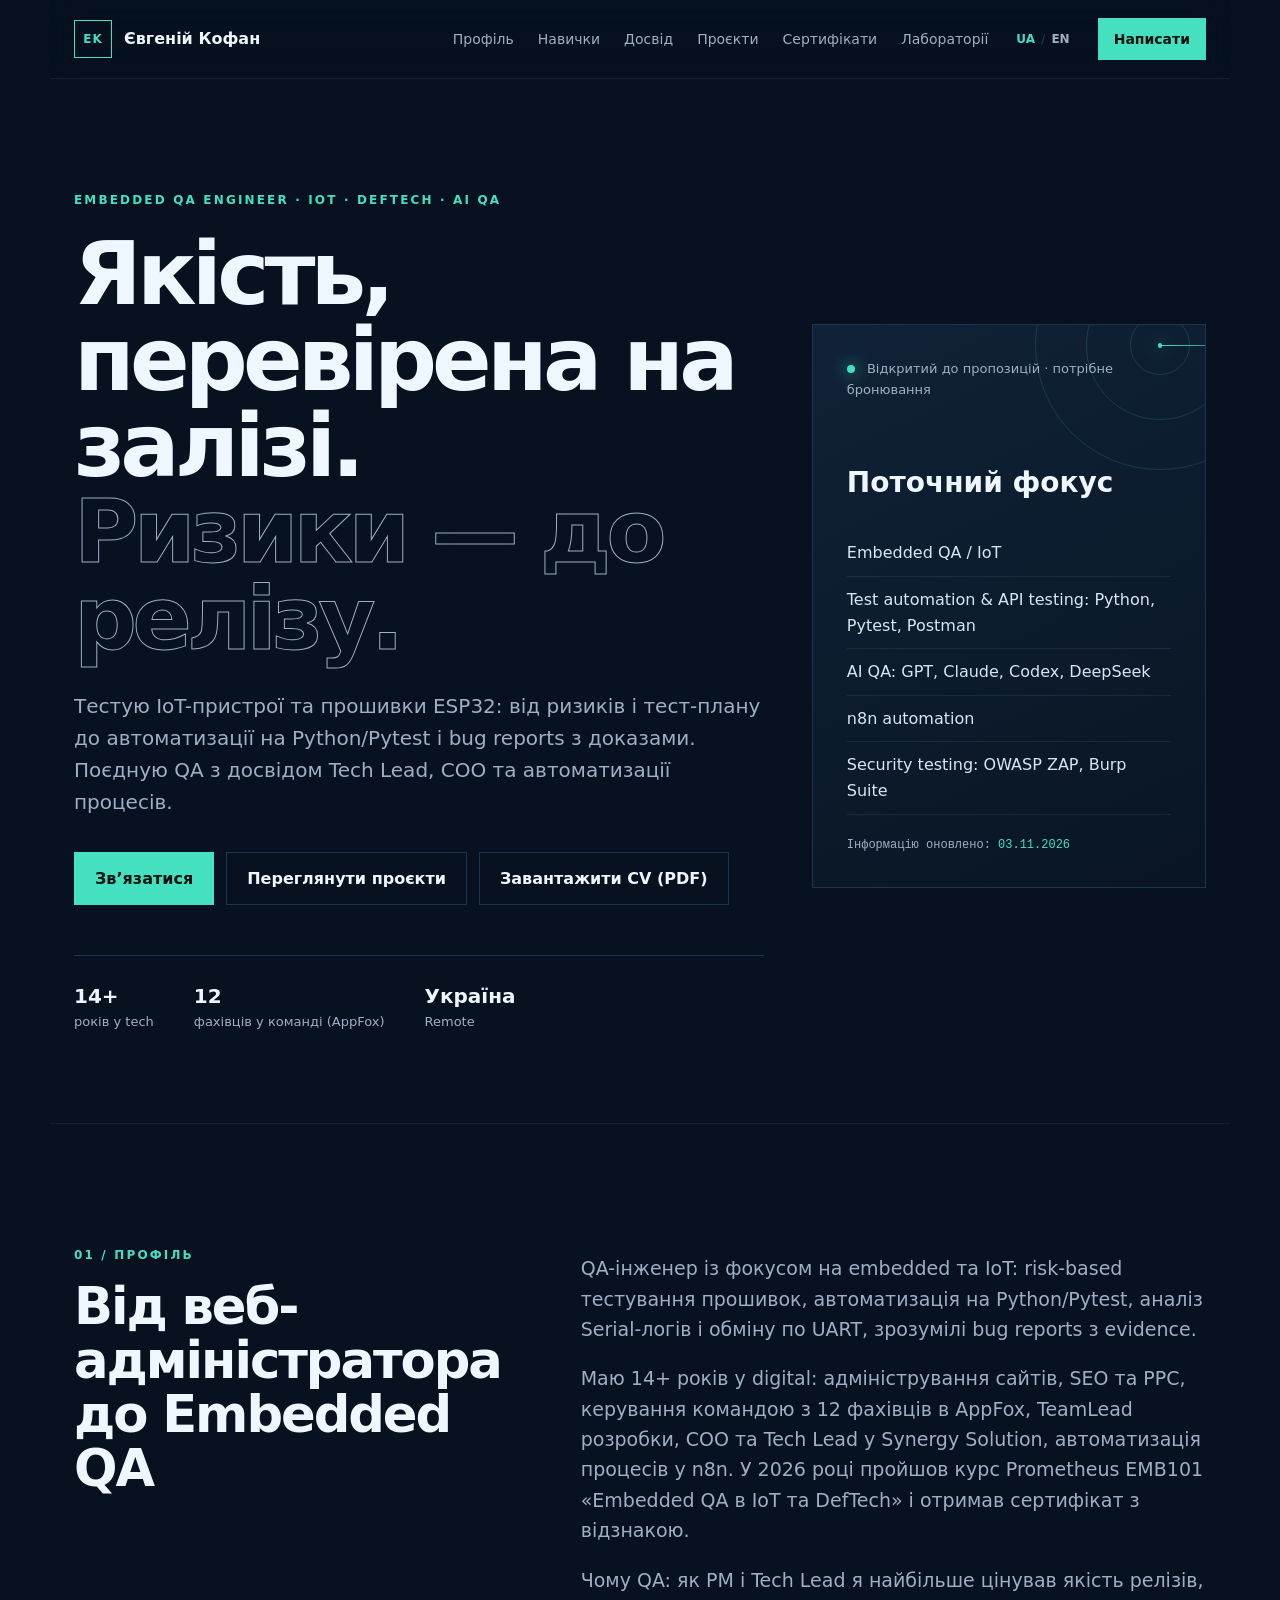
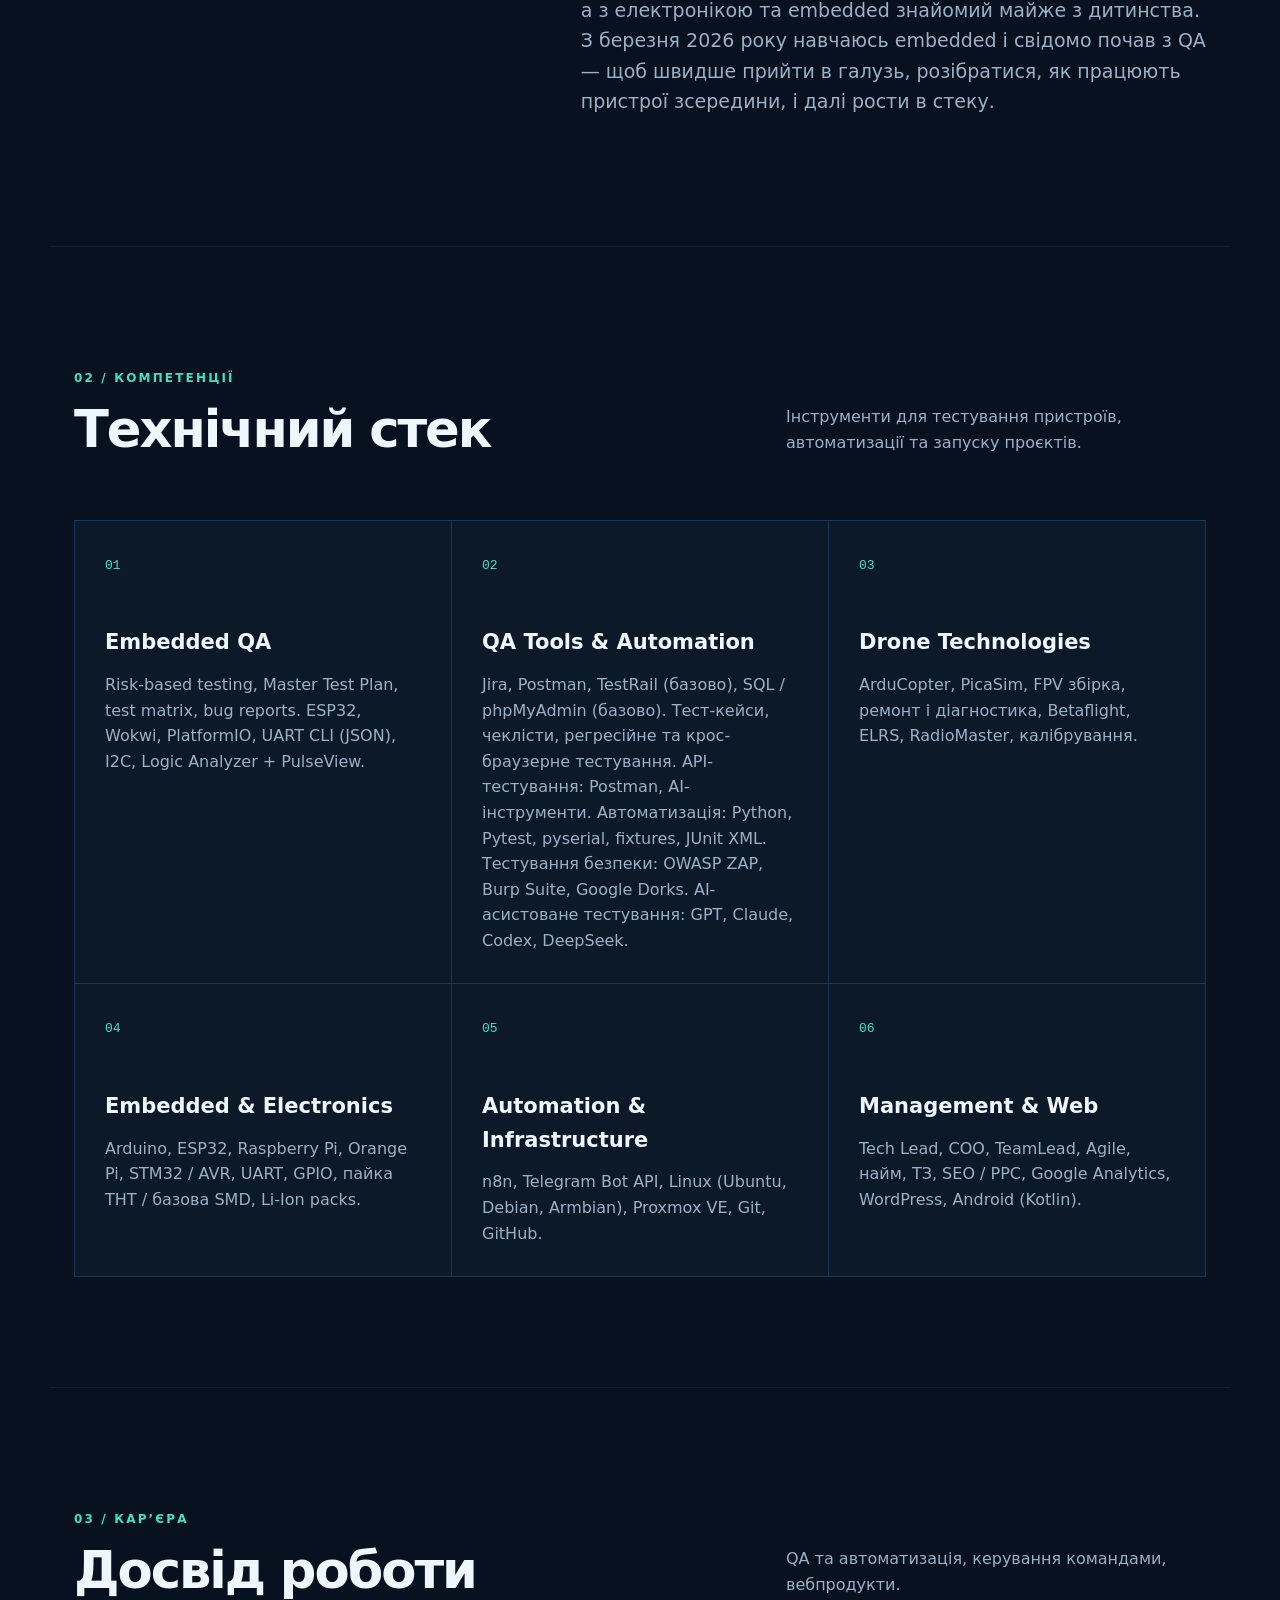
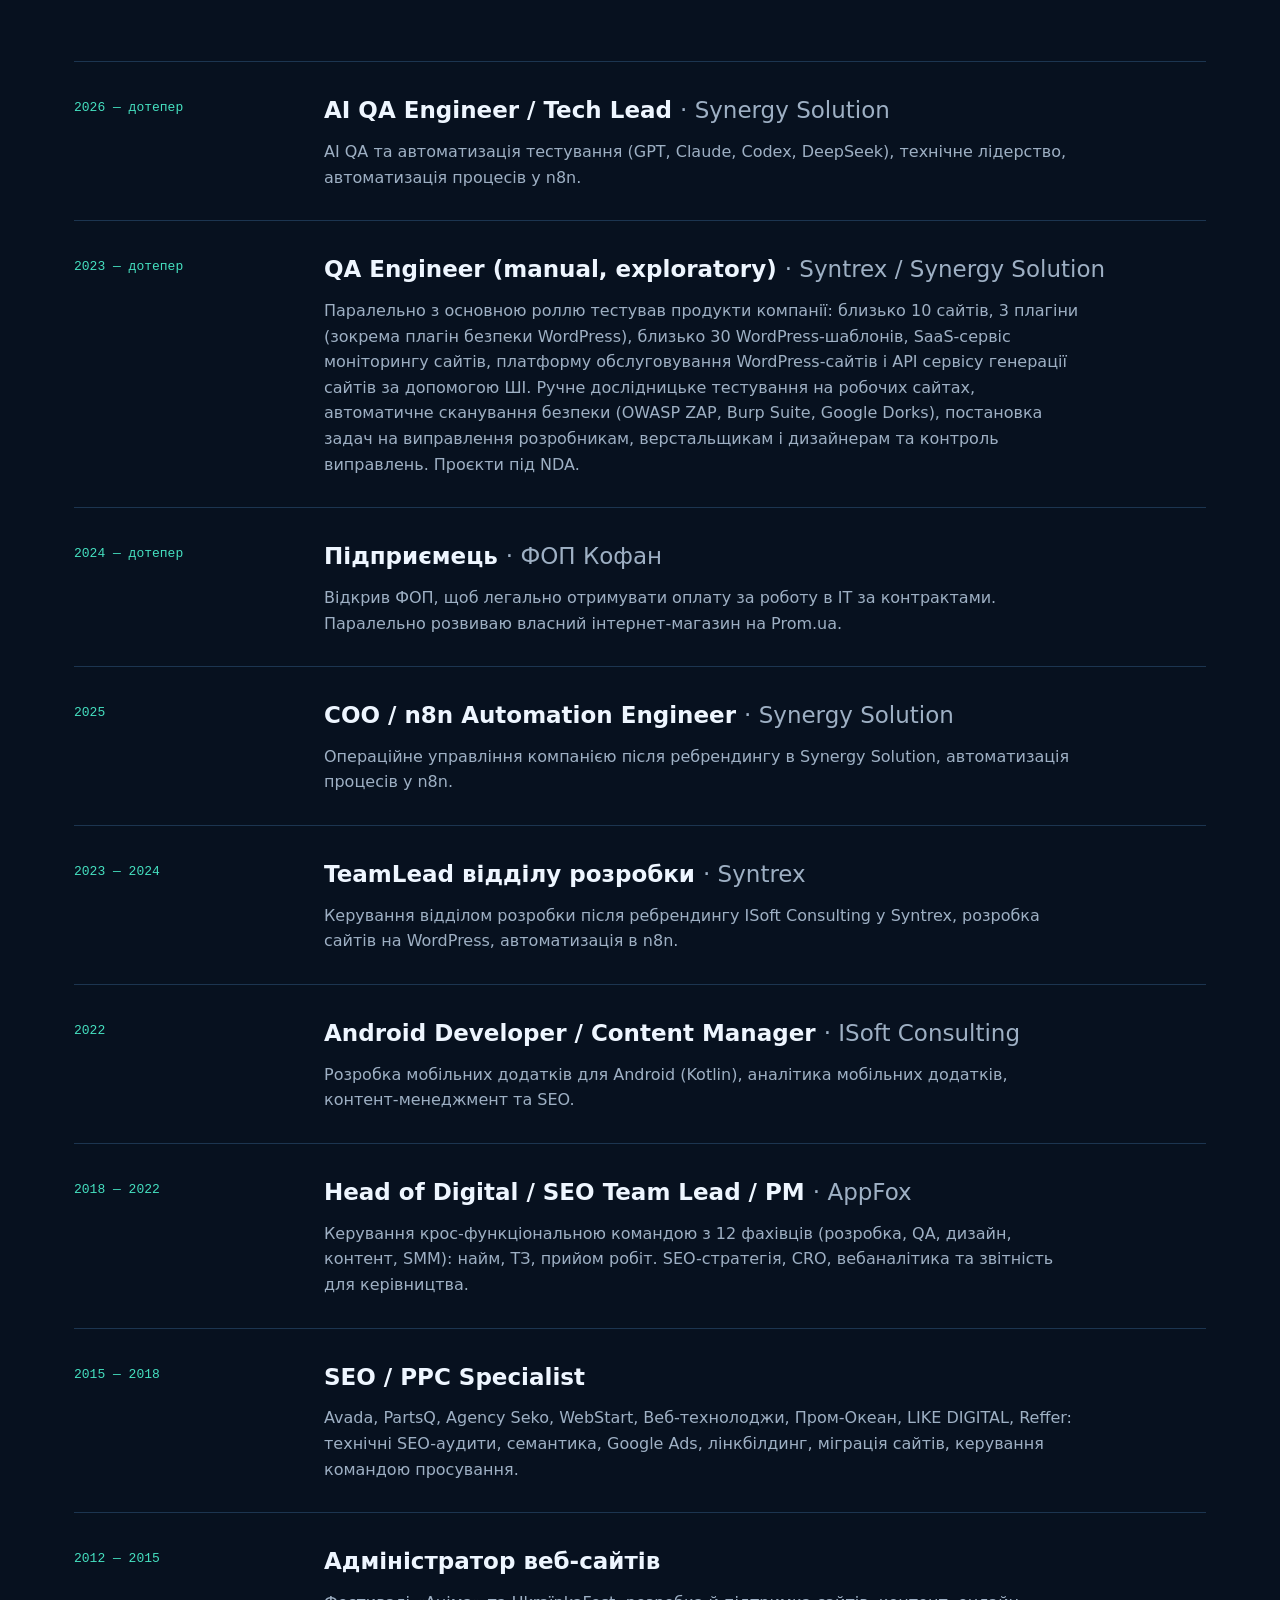
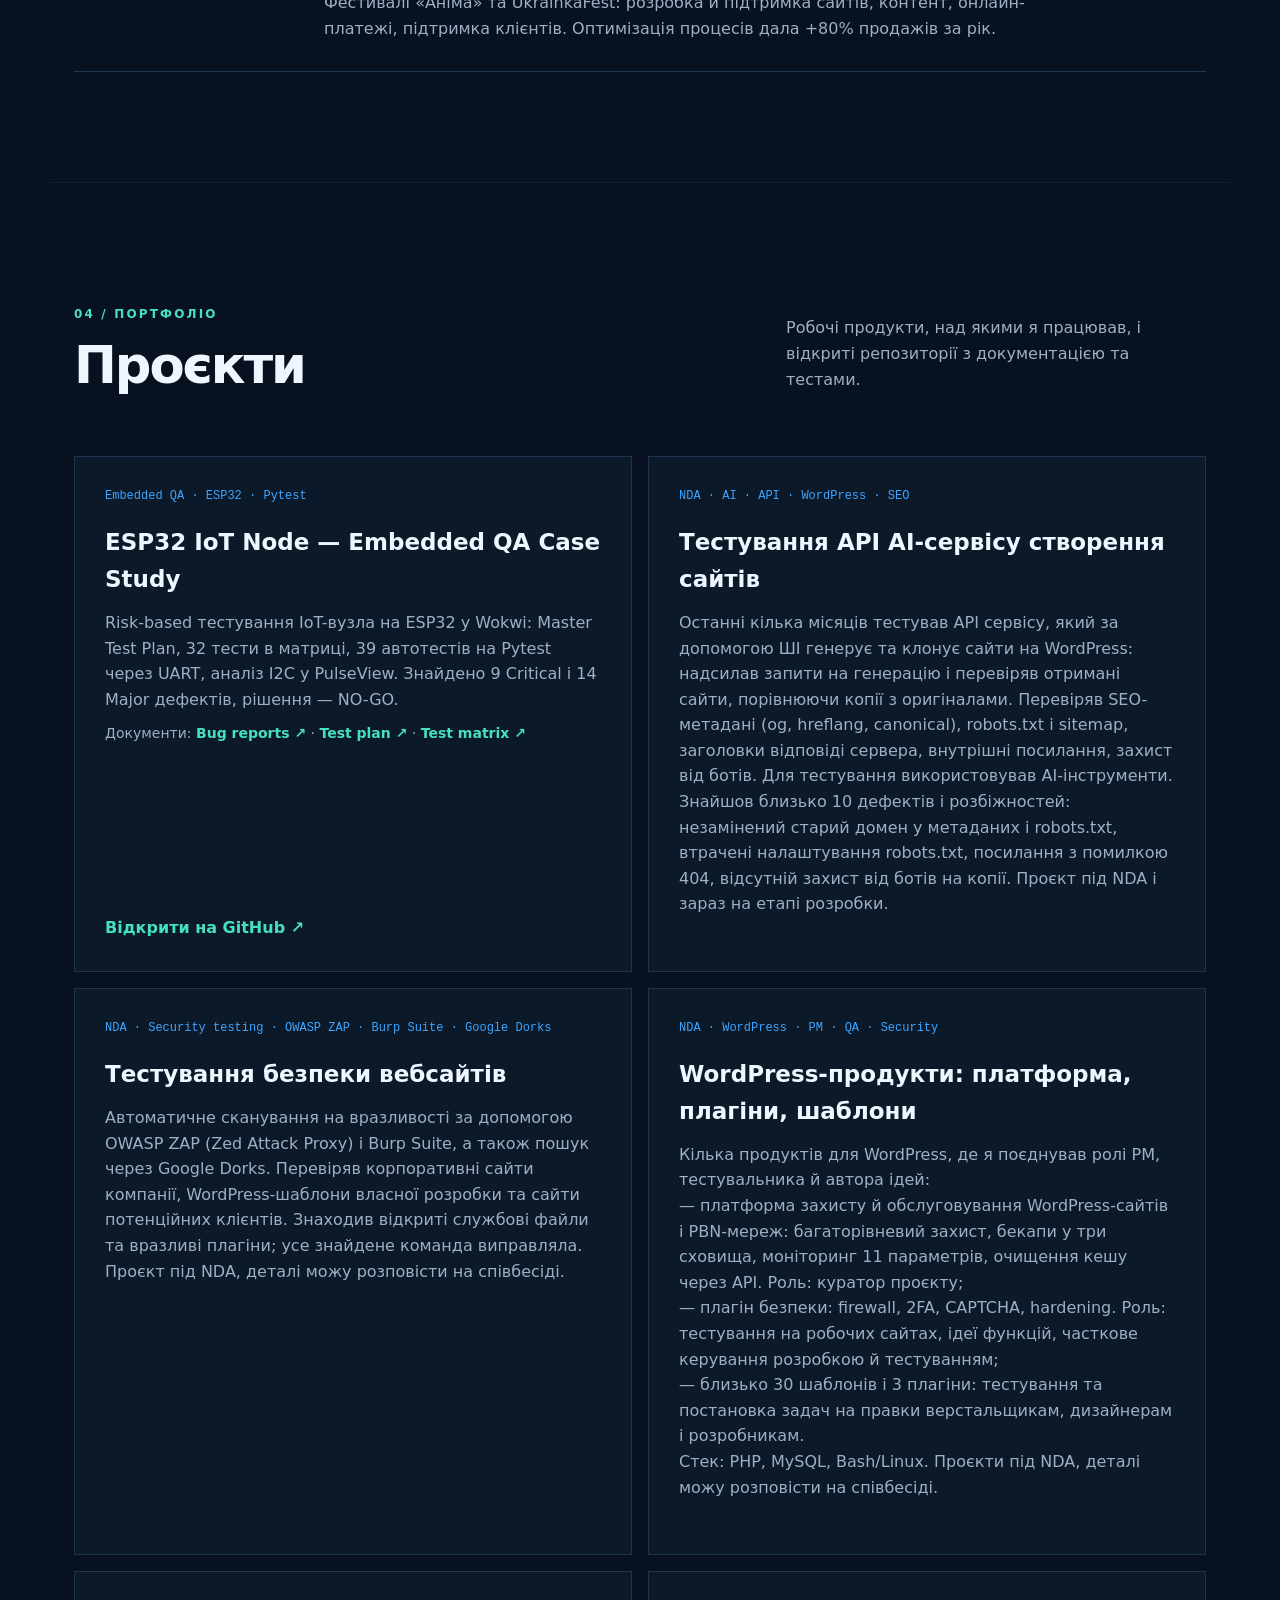
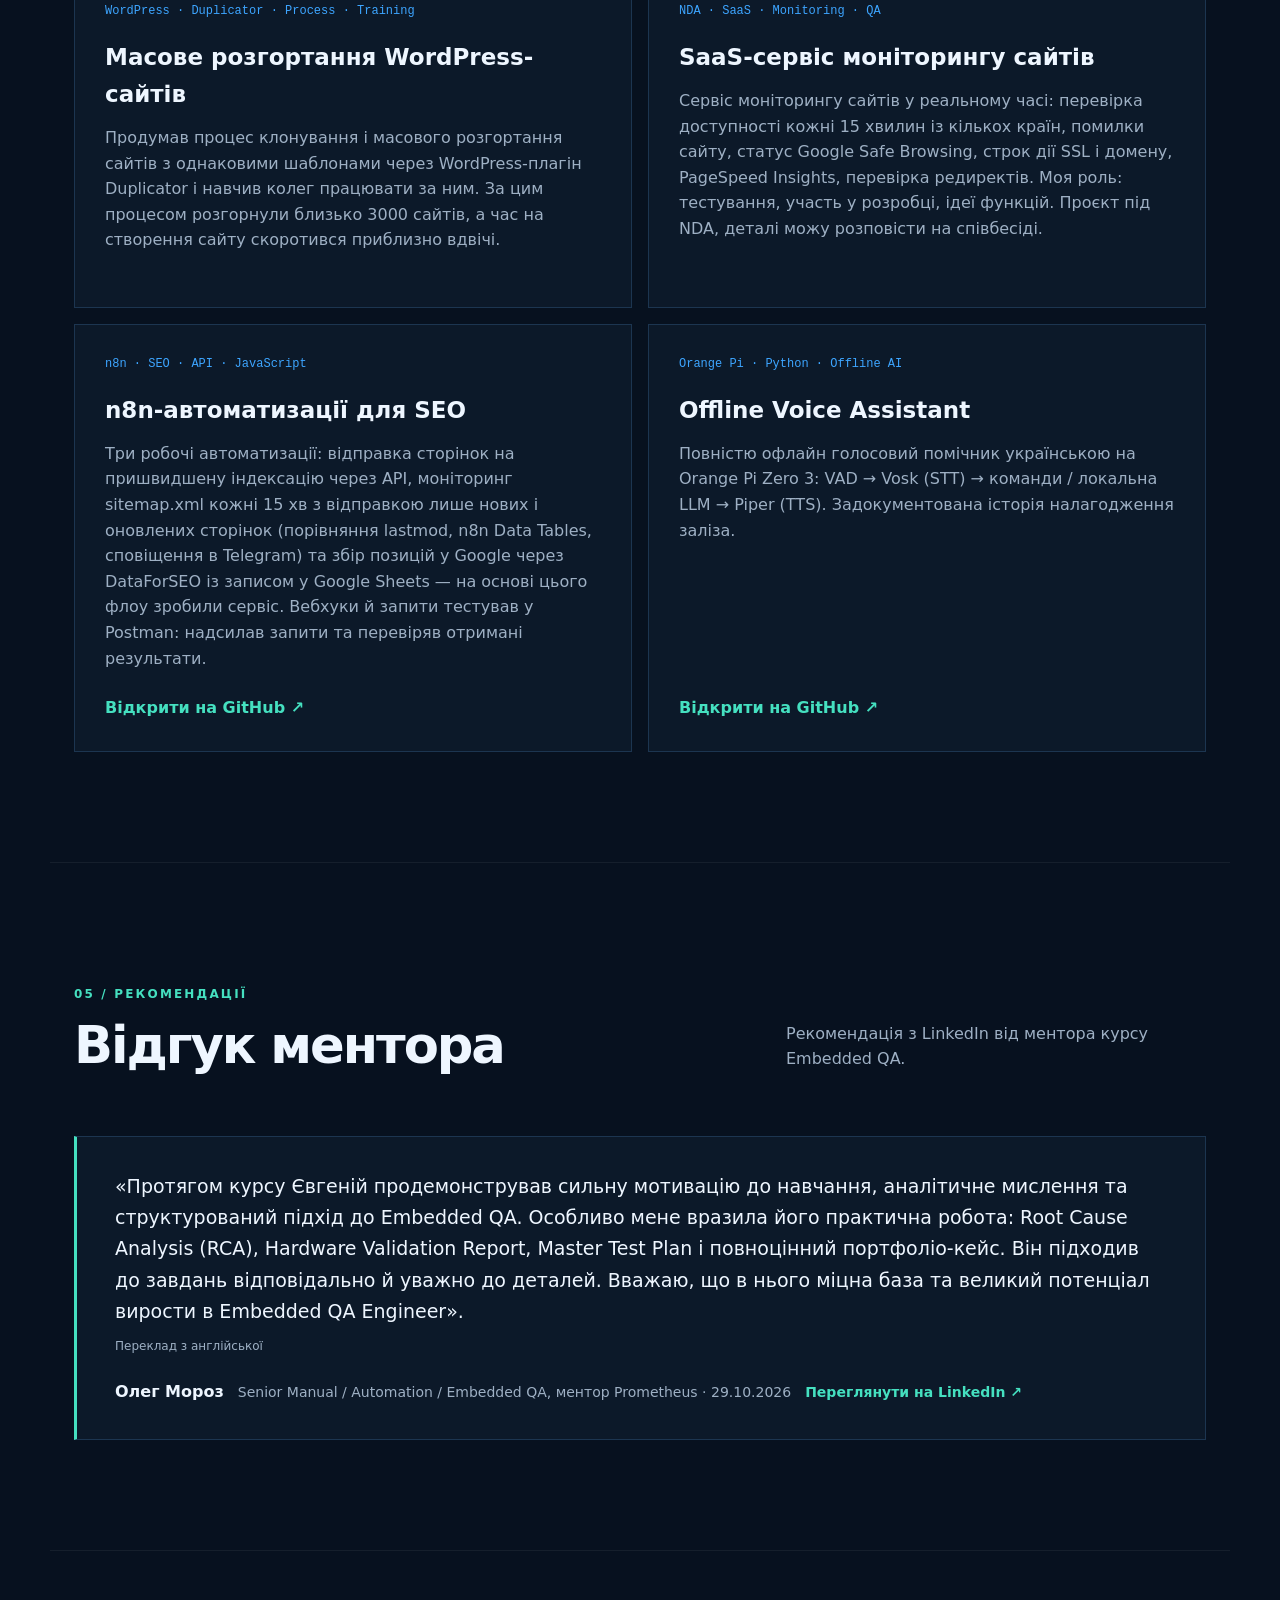
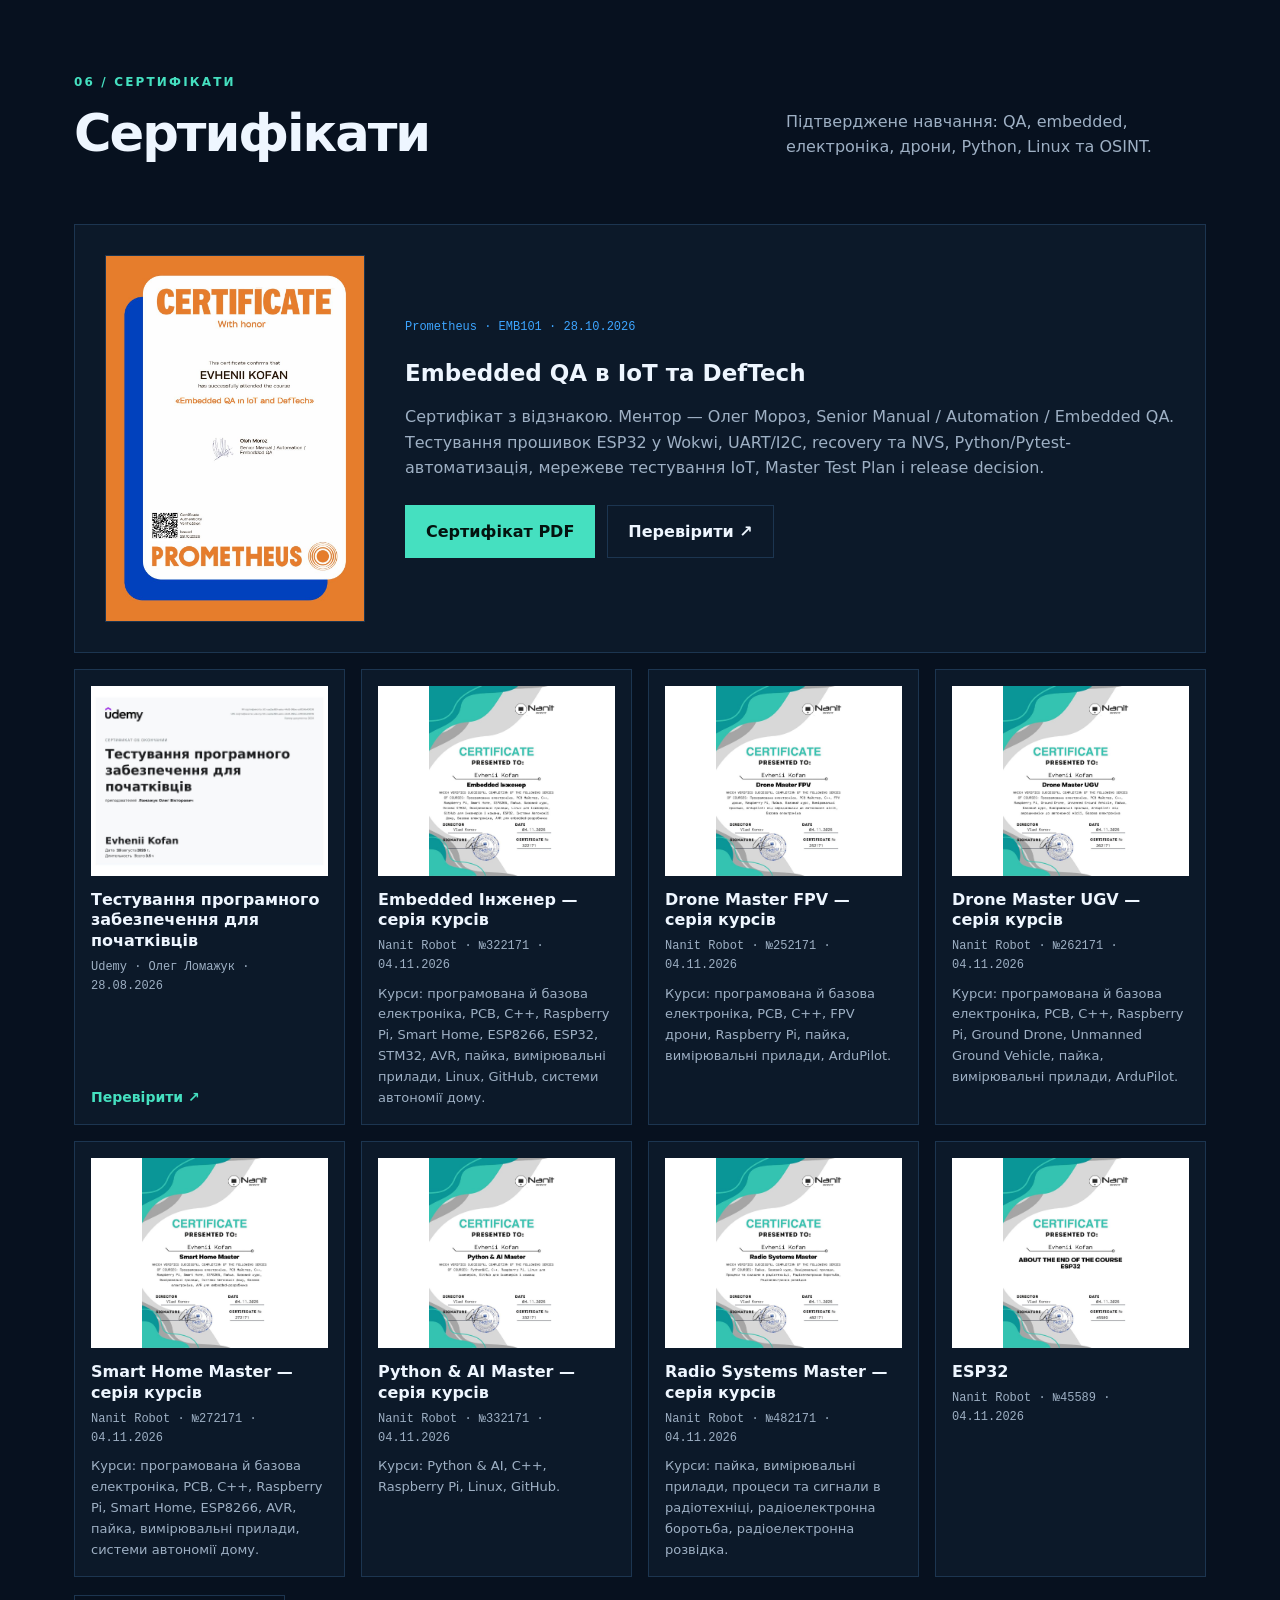
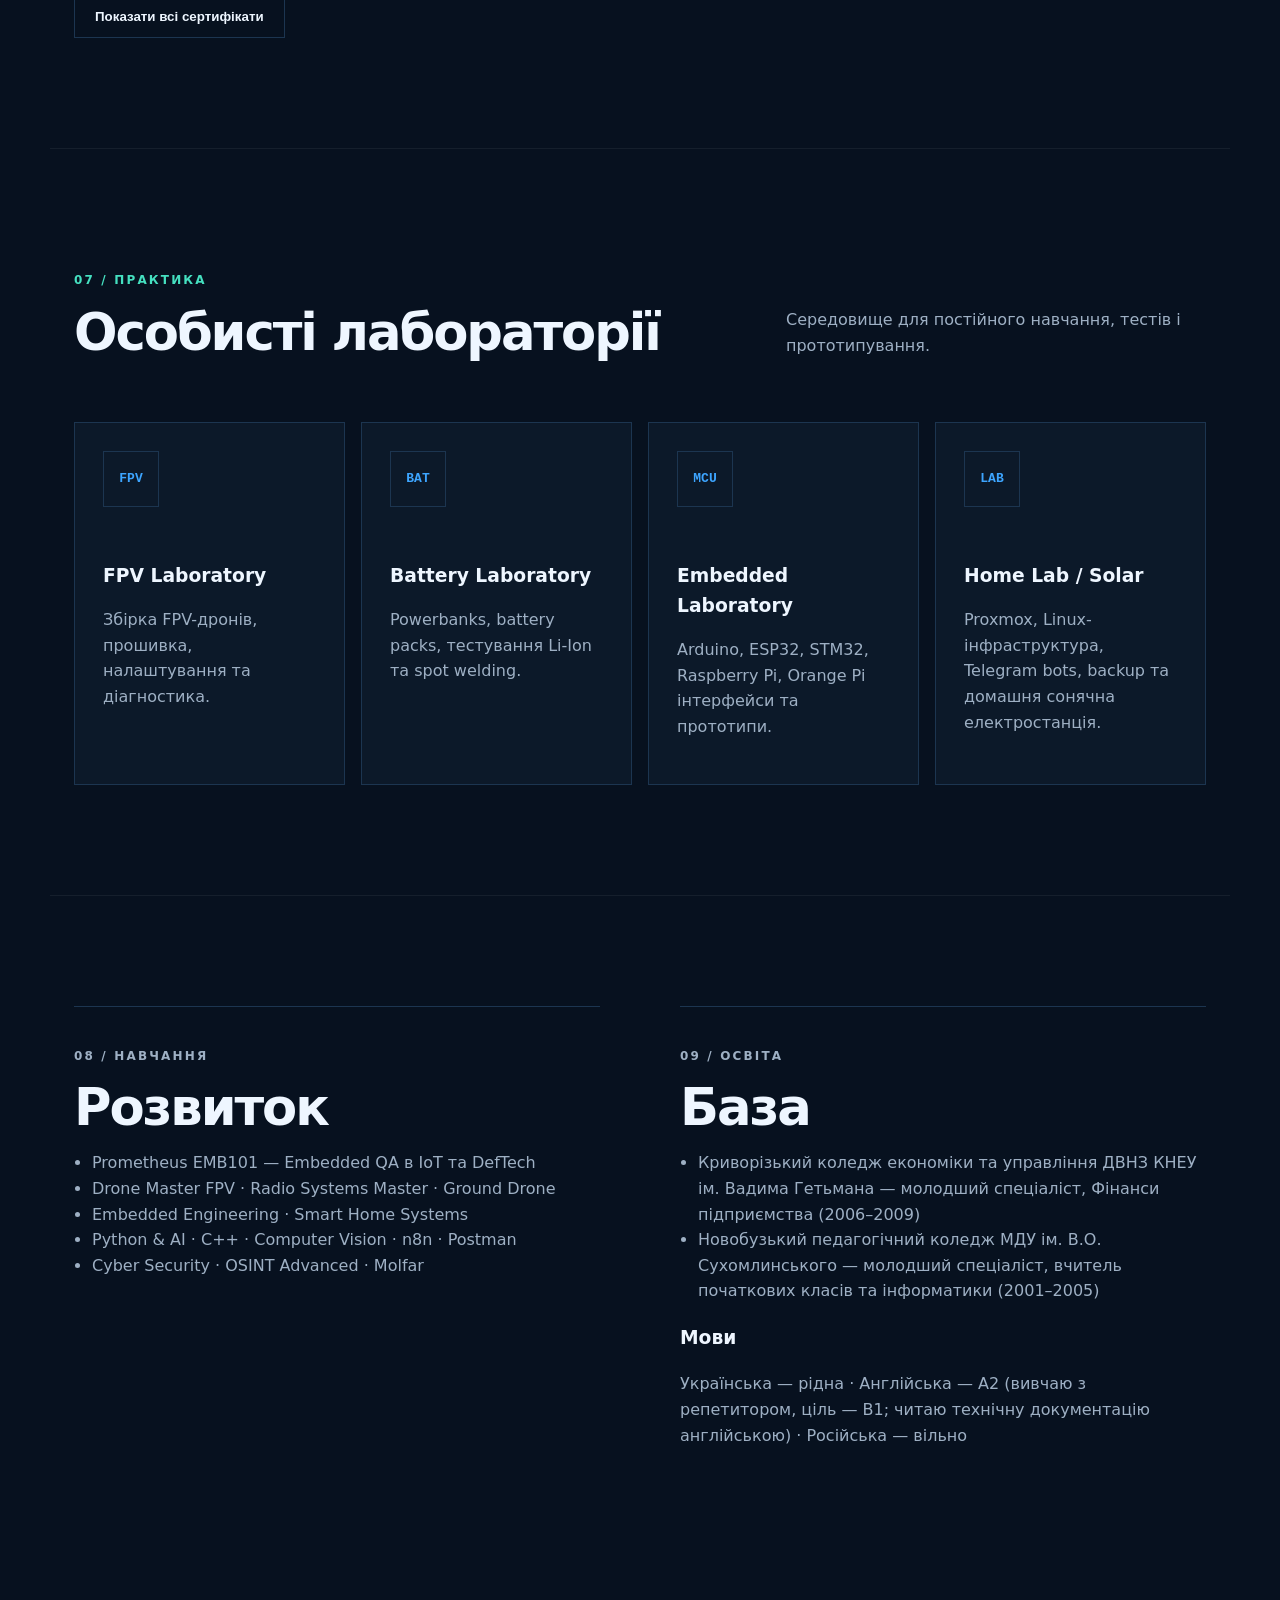
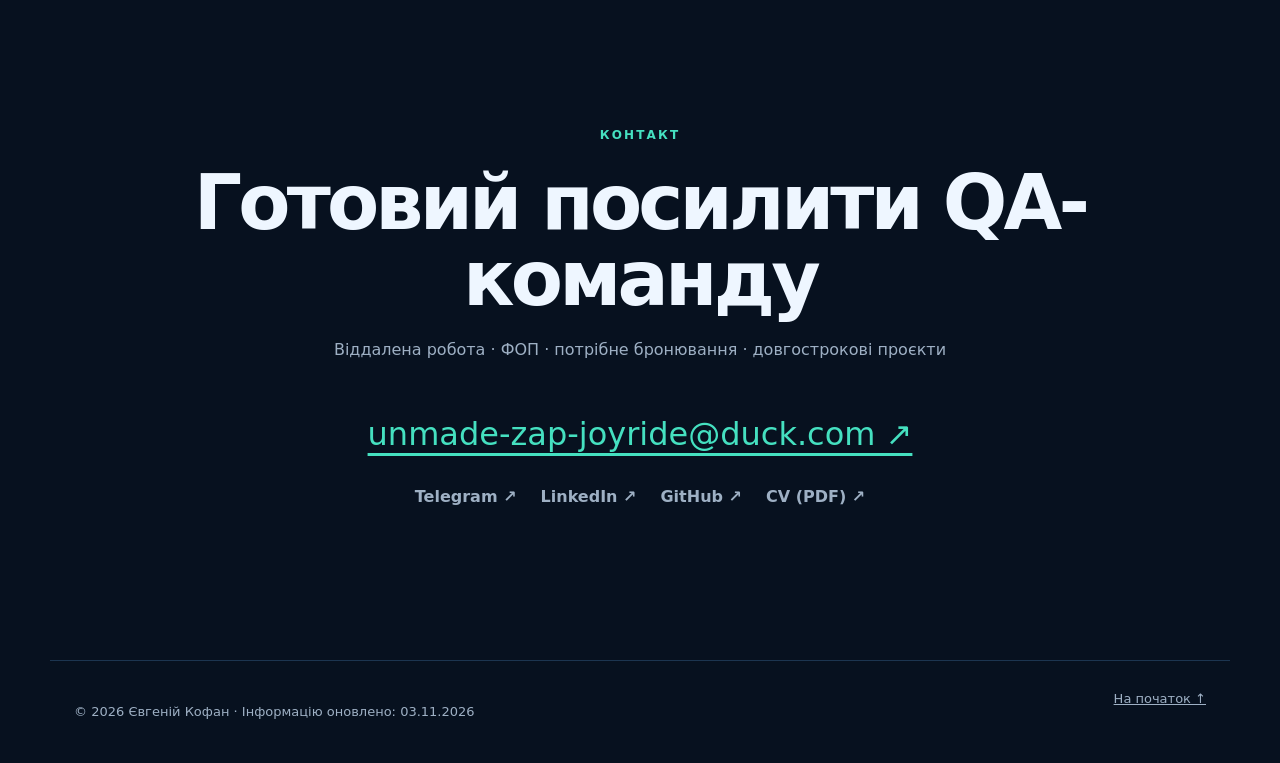
==== commit a6e62f24: "Add sert" ====
--- a/index.html
+++ b/index.html
@@ -82,7 +82,8 @@
           </div>
         </div>
       </div>
-      <div class="cert-grid"><article class="cert-card" data-item="cert-1" data-image="certificates/udemy-software-testing-basics.jpg" data-thumb="" data-verify="https://ude.my/UC-caa2ed99-aebc-44d3-99be-cdf034b43039"><a class="cert-thumb" href="certificates/udemy-software-testing-basics.jpg" target="_blank" rel="noopener"><img src="certificates/udemy-software-testing-basics.jpg" alt="Сертифікат: Тестування програмного забезпечення для початківців" loading="lazy"></a><h4 data-i18n="cert-1.title">Тестування програмного забезпечення для початківців</h4><p class="cert-meta" data-i18n="cert-1.meta">Udemy · Олег Ломажук · 28.08.2026</p><a class="cert-verify" href="https://ude.my/UC-caa2ed99-aebc-44d3-99be-cdf034b43039" target="_blank" rel="noopener" data-i18n="certs.verify">Перевірити ↗</a></article><article class="cert-card" data-item="cert-2" data-image="certificates/nanit-github.jpg" data-thumb="" data-verify=""><a class="cert-thumb" href="certificates/nanit-github.jpg" target="_blank" rel="noopener"><img src="certificates/nanit-github.jpg" alt="Сертифікат: GitHub для інженерів і команд" loading="lazy"></a><h4 data-i18n="cert-2.title">GitHub для інженерів і команд</h4><p class="cert-meta" data-i18n="cert-2.meta">Nanit Robot · №45390 · 03.09.2026</p></article><article class="cert-card" data-item="cert-3" data-image="certificates/nanit-python-ai.jpg" data-thumb="" data-verify=""><a class="cert-thumb" href="certificates/nanit-python-ai.jpg" target="_blank" rel="noopener"><img src="certificates/nanit-python-ai.jpg" alt="Сертифікат: Python &amp; AI" loading="lazy"></a><h4 data-i18n="cert-3.title">Python &amp; AI</h4><p class="cert-meta" data-i18n="cert-3.meta">Nanit Robot · №45442 · 19.08.2026</p></article><article class="cert-card" data-item="cert-4" data-image="certificates/robotdreams-computer-vision.jpg" data-thumb="" data-verify="https://lms.robotdreams.cc/certificate/16f945be8b2e3b2fdaa0919b5d9efe48"><a class="cert-thumb" href="certificates/robotdreams-computer-vision.jpg" target="_blank" rel="noopener"><img src="certificates/robotdreams-computer-vision.jpg" alt="Сертифікат: Computer Vision" loading="lazy"></a><h4 data-i18n="cert-4.title">Computer Vision</h4><p class="cert-meta" data-i18n="cert-4.meta">robot_dreams · 31 год, 21 урок · 23.04.2026</p><a class="cert-verify" href="https://lms.robotdreams.cc/certificate/16f945be8b2e3b2fdaa0919b5d9efe48" target="_blank" rel="noopener" data-i18n="certs.verify">Перевірити ↗</a></article><article class="cert-card" data-item="cert-5" data-image="certificates/nanit-linux.jpg" data-thumb="" data-verify=""><a class="cert-thumb" href="certificates/nanit-linux.jpg" target="_blank" rel="noopener"><img src="certificates/nanit-linux.jpg" alt="Сертифікат: Linux для інженерів" loading="lazy"></a><h4 data-i18n="cert-5.title">Linux для інженерів</h4><p class="cert-meta" data-i18n="cert-5.meta">Nanit Robot · №45389 · 29.05.2026</p></article><article class="cert-card" data-item="cert-6" data-image="certificates/nanit-cpp.jpg" data-thumb="" data-verify=""><a class="cert-thumb" href="certificates/nanit-cpp.jpg" target="_blank" rel="noopener"><img src="certificates/nanit-cpp.jpg" alt="Сертифікат: C++" loading="lazy"></a><h4 data-i18n="cert-6.title">C++</h4><p class="cert-meta" data-i18n="cert-6.meta">Nanit Robot · №45382 · 17.06.2026</p></article><article class="cert-card" data-item="cert-7" data-image="certificates/nanit-drone-master-fpv.jpg" data-thumb="" data-verify=""><a class="cert-thumb" href="certificates/nanit-drone-master-fpv.jpg" target="_blank" rel="noopener"><img src="certificates/nanit-drone-master-fpv.jpg" alt="Сертифікат: Drone Master FPV — серія курсів" loading="lazy"></a><h4 data-i18n="cert-7.title">Drone Master FPV — серія курсів</h4><p class="cert-meta" data-i18n="cert-7.meta">Nanit Robot · №252171 · 17.06.2026</p></article><article class="cert-card" data-item="cert-8" data-image="certificates/nanit-ardupilot.jpg" data-thumb="" data-verify=""><a class="cert-thumb" href="certificates/nanit-ardupilot.jpg" target="_blank" rel="noopener"><img src="certificates/nanit-ardupilot.jpg" alt="Сертифікат: Ardupilot: від аеродинаміки до автономної місії" loading="lazy"></a><h4 data-i18n="cert-8.title">Ardupilot: від аеродинаміки до автономної місії</h4><p class="cert-meta" data-i18n="cert-8.meta">Nanit Robot · №50134 · 04.11.2026</p><p class="cert-note" data-i18n="cert-8.note">Аеродинаміка, керування дронами та літаками, робота з автопілотом і виконання реального польоту.</p></article><article class="cert-card" data-item="cert-9" data-image="certificates/nanit-ground-drone.jpg" data-thumb="" data-verify=""><a class="cert-thumb" href="certificates/nanit-ground-drone.jpg" target="_blank" rel="noopener"><img src="certificates/nanit-ground-drone.jpg" alt="Сертифікат: Ground Drone" loading="lazy"></a><h4 data-i18n="cert-9.title">Ground Drone</h4><p class="cert-meta" data-i18n="cert-9.meta">Nanit Robot · №45493 · 10.08.2026</p></article><article class="cert-card" data-item="cert-10" data-image="certificates/nanit-fpv-drones.jpg" data-thumb="" data-verify=""><a class="cert-thumb" href="certificates/nanit-fpv-drones.jpg" target="_blank" rel="noopener"><img src="certificates/nanit-fpv-drones.jpg" alt="Сертифікат: FPV дрони" loading="lazy"></a><h4 data-i18n="cert-10.title">FPV дрони</h4><p class="cert-meta" data-i18n="cert-10.meta">Nanit Robot · №45384 · 22.07.2026</p></article><article class="cert-card" data-item="cert-11" data-image="certificates/nanit-programmable-electronics.jpg" data-thumb="" data-verify=""><a class="cert-thumb" href="certificates/nanit-programmable-electronics.jpg" target="_blank" rel="noopener"><img src="certificates/nanit-programmable-electronics.jpg" alt="Сертифікат: Програмована електроніка" loading="lazy"></a><h4 data-i18n="cert-11.title">Програмована електроніка</h4><p class="cert-meta" data-i18n="cert-11.meta">Nanit Robot · №45408 · 05.05.2026</p></article><article class="cert-card" data-item="cert-12" data-image="certificates/nanit-basic-electronics.jpg" data-thumb="" data-verify=""><a class="cert-thumb" href="certificates/nanit-basic-electronics.jpg" target="_blank" rel="noopener"><img src="certificates/nanit-basic-electronics.jpg" alt="Сертифікат: Базова електроніка" loading="lazy"></a><h4 data-i18n="cert-12.title">Базова електроніка</h4><p class="cert-meta" data-i18n="cert-12.meta">Nanit Robot · №50131 · 22.07.2026</p></article><article class="cert-card" data-item="cert-13" data-image="certificates/nanit-measuring-instruments.jpg" data-thumb="" data-verify=""><a class="cert-thumb" href="certificates/nanit-measuring-instruments.jpg" target="_blank" rel="noopener"><img src="certificates/nanit-measuring-instruments.jpg" alt="Сертифікат: Вимірювальні прилади" loading="lazy"></a><h4 data-i18n="cert-13.title">Вимірювальні прилади</h4><p class="cert-meta" data-i18n="cert-13.meta">Nanit Robot · №45388 · 14.05.2026</p></article><article class="cert-card" data-item="cert-14" data-image="certificates/nanit-raspberry-pi.jpg" data-thumb="" data-verify=""><a class="cert-thumb" href="certificates/nanit-raspberry-pi.jpg" target="_blank" rel="noopener"><img src="certificates/nanit-raspberry-pi.jpg" alt="Сертифікат: Raspberry Pi" loading="lazy"></a><h4 data-i18n="cert-14.title">Raspberry Pi</h4><p class="cert-meta" data-i18n="cert-14.meta">Nanit Robot · №45386 · 04.06.2026</p></article><article class="cert-card" data-item="cert-15" data-image="certificates/nanit-home-autonomy.jpg" data-thumb="" data-verify=""><a class="cert-thumb" href="certificates/nanit-home-autonomy.jpg" target="_blank" rel="noopener"><img src="certificates/nanit-home-autonomy.jpg" alt="Сертифікат: Системи автономії дому" loading="lazy"></a><h4 data-i18n="cert-15.title">Системи автономії дому</h4><p class="cert-meta" data-i18n="cert-15.meta">Nanit Robot · №45594 · 24.04.2026</p></article><article class="cert-card" data-item="cert-16" data-image="certificates/udemy-osint-advanced-molfar.jpg" data-thumb="" data-verify="https://ude.my/UC-4f002567-00ed-4d04-a08d-08e991c3f44c"><a class="cert-thumb" href="certificates/udemy-osint-advanced-molfar.jpg" target="_blank" rel="noopener"><img src="certificates/udemy-osint-advanced-molfar.jpg" alt="Сертифікат: OSINT Advanced · Molfar" loading="lazy"></a><h4 data-i18n="cert-16.title">OSINT Advanced · Molfar</h4><p class="cert-meta" data-i18n="cert-16.meta">Udemy · Molfar Intelligence Institute · 11.12.2023</p><a class="cert-verify" href="https://ude.my/UC-4f002567-00ed-4d04-a08d-08e991c3f44c" target="_blank" rel="noopener" data-i18n="certs.verify">Перевірити ↗</a></article><article class="cert-card" data-item="cert-17" data-image="certificates/udemy-osint-basic-molfar.jpg" data-thumb="" data-verify="https://ude.my/UC-38b95f74-4cd0-41e6-9f81-20aa01600cc9"><a class="cert-thumb" href="certificates/udemy-osint-basic-molfar.jpg" target="_blank" rel="noopener"><img src="certificates/udemy-osint-basic-molfar.jpg" alt="Сертифікат: Базовий OSINT · Molfar" loading="lazy"></a><h4 data-i18n="cert-17.title">Базовий OSINT · Molfar</h4><p class="cert-meta" data-i18n="cert-17.meta">Udemy · Molfar Intelligence Institute · 08.12.2023</p><a class="cert-verify" href="https://ude.my/UC-38b95f74-4cd0-41e6-9f81-20aa01600cc9" target="_blank" rel="noopener" data-i18n="certs.verify">Перевірити ↗</a></article></div>
+      <div class="cert-grid is-collapsed"><article class="cert-card" data-item="cert-1" data-image="certificates/udemy-software-testing-basics.jpg" data-thumb="" data-verify="https://ude.my/UC-caa2ed99-aebc-44d3-99be-cdf034b43039"><a class="cert-thumb" href="certificates/udemy-software-testing-basics.jpg" target="_blank" rel="noopener"><img src="certificates/udemy-software-testing-basics.jpg" alt="Сертифікат: Тестування програмного забезпечення для початківців" loading="lazy"></a><h4 data-i18n="cert-1.title">Тестування програмного забезпечення для початківців</h4><p class="cert-meta" data-i18n="cert-1.meta">Udemy · Олег Ломажук · 28.08.2026</p><a class="cert-verify" href="https://ude.my/UC-caa2ed99-aebc-44d3-99be-cdf034b43039" target="_blank" rel="noopener" data-i18n="certs.verify">Перевірити ↗</a></article><article class="cert-card" data-item="cert-embedded-engineer" data-image="certificates/nanit-embedded-engineer.jpg" data-thumb="" data-verify=""><a class="cert-thumb" href="certificates/nanit-embedded-engineer.jpg" target="_blank" rel="noopener"><img src="certificates/nanit-embedded-engineer.jpg" alt="Сертифікат: Embedded Інженер — серія курсів" loading="lazy"></a><h4 data-i18n="cert-embedded-engineer.title">Embedded Інженер — серія курсів</h4><p class="cert-meta" data-i18n="cert-embedded-engineer.meta">Nanit Robot · №322171 · 04.11.2026</p><p class="cert-note" data-i18n="cert-embedded-engineer.note">Курси: програмована й базова електроніка, PCB, C++, Raspberry Pi, Smart Home, ESP8266, ESP32, STM32, AVR, пайка, вимірювальні прилади, Linux, GitHub, системи автономії дому.</p></article><article class="cert-card" data-item="cert-7" data-image="certificates/nanit-drone-master-fpv.jpg" data-thumb="" data-verify=""><a class="cert-thumb" href="certificates/nanit-drone-master-fpv.jpg" target="_blank" rel="noopener"><img src="certificates/nanit-drone-master-fpv.jpg" alt="Сертифікат: Drone Master FPV — серія курсів" loading="lazy"></a><h4 data-i18n="cert-7.title">Drone Master FPV — серія курсів</h4><p class="cert-meta" data-i18n="cert-7.meta">Nanit Robot · №252171 · 04.11.2026</p><p class="cert-note" data-i18n="cert-7.note">Курси: програмована й базова електроніка, PCB, C++, FPV дрони, Raspberry Pi, пайка, вимірювальні прилади, ArduPilot.</p></article><article class="cert-card" data-item="cert-drone-master-ugv" data-image="certificates/nanit-drone-master-ugv.jpg" data-thumb="" data-verify=""><a class="cert-thumb" href="certificates/nanit-drone-master-ugv.jpg" target="_blank" rel="noopener"><img src="certificates/nanit-drone-master-ugv.jpg" alt="Сертифікат: Drone Master UGV — серія курсів" loading="lazy"></a><h4 data-i18n="cert-drone-master-ugv.title">Drone Master UGV — серія курсів</h4><p class="cert-meta" data-i18n="cert-drone-master-ugv.meta">Nanit Robot · №262171 · 04.11.2026</p><p class="cert-note" data-i18n="cert-drone-master-ugv.note">Курси: програмована й базова електроніка, PCB, C++, Raspberry Pi, Ground Drone, Unmanned Ground Vehicle, пайка, вимірювальні прилади, ArduPilot.</p></article><article class="cert-card" data-item="cert-smart-home-master" data-image="certificates/nanit-smart-home-master.jpg" data-thumb="" data-verify=""><a class="cert-thumb" href="certificates/nanit-smart-home-master.jpg" target="_blank" rel="noopener"><img src="certificates/nanit-smart-home-master.jpg" alt="Сертифікат: Smart Home Master — серія курсів" loading="lazy"></a><h4 data-i18n="cert-smart-home-master.title">Smart Home Master — серія курсів</h4><p class="cert-meta" data-i18n="cert-smart-home-master.meta">Nanit Robot · №272171 · 04.11.2026</p><p class="cert-note" data-i18n="cert-smart-home-master.note">Курси: програмована й базова електроніка, PCB, C++, Raspberry Pi, Smart Home, ESP8266, AVR, пайка, вимірювальні прилади, системи автономії дому.</p></article><article class="cert-card" data-item="cert-python-ai-master" data-image="certificates/nanit-python-ai-master.jpg" data-thumb="" data-verify=""><a class="cert-thumb" href="certificates/nanit-python-ai-master.jpg" target="_blank" rel="noopener"><img src="certificates/nanit-python-ai-master.jpg" alt="Сертифікат: Python &amp; AI Master — серія курсів" loading="lazy"></a><h4 data-i18n="cert-python-ai-master.title">Python & AI Master — серія курсів</h4><p class="cert-meta" data-i18n="cert-python-ai-master.meta">Nanit Robot · №332171 · 04.11.2026</p><p class="cert-note" data-i18n="cert-python-ai-master.note">Курси: Python & AI, C++, Raspberry Pi, Linux, GitHub.</p></article><article class="cert-card" data-item="cert-radio-systems-master" data-image="certificates/nanit-radio-systems-master.jpg" data-thumb="" data-verify=""><a class="cert-thumb" href="certificates/nanit-radio-systems-master.jpg" target="_blank" rel="noopener"><img src="certificates/nanit-radio-systems-master.jpg" alt="Сертифікат: Radio Systems Master — серія курсів" loading="lazy"></a><h4 data-i18n="cert-radio-systems-master.title">Radio Systems Master — серія курсів</h4><p class="cert-meta" data-i18n="cert-radio-systems-master.meta">Nanit Robot · №482171 · 04.11.2026</p><p class="cert-note" data-i18n="cert-radio-systems-master.note">Курси: пайка, вимірювальні прилади, процеси та сигнали в радіотехніці, радіоелектронна боротьба, радіоелектронна розвідка.</p></article><article class="cert-card" data-item="cert-esp32" data-image="certificates/nanit-esp32.jpg" data-thumb="" data-verify=""><a class="cert-thumb" href="certificates/nanit-esp32.jpg" target="_blank" rel="noopener"><img src="certificates/nanit-esp32.jpg" alt="Сертифікат: ESP32" loading="lazy"></a><h4 data-i18n="cert-esp32.title">ESP32</h4><p class="cert-meta" data-i18n="cert-esp32.meta">Nanit Robot · №45589 · 04.11.2026</p></article><article class="cert-card" data-item="cert-stm32" data-image="certificates/nanit-stm32.jpg" data-thumb="" data-verify=""><a class="cert-thumb" href="certificates/nanit-stm32.jpg" target="_blank" rel="noopener"><img src="certificates/nanit-stm32.jpg" alt="Сертифікат: Основи STM32" loading="lazy"></a><h4 data-i18n="cert-stm32.title">Основи STM32</h4><p class="cert-meta" data-i18n="cert-stm32.meta">Nanit Robot · №45533 · 04.11.2026</p></article><article class="cert-card" data-item="cert-avr" data-image="certificates/nanit-avr.jpg" data-thumb="" data-verify=""><a class="cert-thumb" href="certificates/nanit-avr.jpg" target="_blank" rel="noopener"><img src="certificates/nanit-avr.jpg" alt="Сертифікат: AVR для embedded-розробника" loading="lazy"></a><h4 data-i18n="cert-avr.title">AVR для embedded-розробника</h4><p class="cert-meta" data-i18n="cert-avr.meta">Nanit Robot · №52483 · 04.11.2026</p></article><article class="cert-card" data-item="cert-esp8266" data-image="certificates/nanit-esp8266.jpg" data-thumb="" data-verify=""><a class="cert-thumb" href="certificates/nanit-esp8266.jpg" target="_blank" rel="noopener"><img src="certificates/nanit-esp8266.jpg" alt="Сертифікат: ESP8266" loading="lazy"></a><h4 data-i18n="cert-esp8266.title">ESP8266</h4><p class="cert-meta" data-i18n="cert-esp8266.meta">Nanit Robot · №45488 · 04.11.2026</p></article><article class="cert-card" data-item="cert-14" data-image="certificates/nanit-raspberry-pi.jpg" data-thumb="" data-verify=""><a class="cert-thumb" href="certificates/nanit-raspberry-pi.jpg" target="_blank" rel="noopener"><img src="certificates/nanit-raspberry-pi.jpg" alt="Сертифікат: Raspberry Pi" loading="lazy"></a><h4 data-i18n="cert-14.title">Raspberry Pi</h4><p class="cert-meta" data-i18n="cert-14.meta">Nanit Robot · №45386 · 04.11.2026</p></article><article class="cert-card" data-item="cert-11" data-image="certificates/nanit-programmable-electronics.jpg" data-thumb="" data-verify=""><a class="cert-thumb" href="certificates/nanit-programmable-electronics.jpg" target="_blank" rel="noopener"><img src="certificates/nanit-programmable-electronics.jpg" alt="Сертифікат: Програмована електроніка" loading="lazy"></a><h4 data-i18n="cert-11.title">Програмована електроніка</h4><p class="cert-meta" data-i18n="cert-11.meta">Nanit Robot · №45408 · 04.11.2026</p></article><article class="cert-card" data-item="cert-12" data-image="certificates/nanit-basic-electronics.jpg" data-thumb="" data-verify=""><a class="cert-thumb" href="certificates/nanit-basic-electronics.jpg" target="_blank" rel="noopener"><img src="certificates/nanit-basic-electronics.jpg" alt="Сертифікат: Базова електроніка" loading="lazy"></a><h4 data-i18n="cert-12.title">Базова електроніка</h4><p class="cert-meta" data-i18n="cert-12.meta">Nanit Robot · №50131 · 04.11.2026</p></article><article class="cert-card" data-item="cert-pcb-master" data-image="certificates/nanit-pcb-master.jpg" data-thumb="" data-verify=""><a class="cert-thumb" href="certificates/nanit-pcb-master.jpg" target="_blank" rel="noopener"><img src="certificates/nanit-pcb-master.jpg" alt="Сертифікат: PCB Майстер" loading="lazy"></a><h4 data-i18n="cert-pcb-master.title">PCB Майстер</h4><p class="cert-meta" data-i18n="cert-pcb-master.meta">Nanit Robot · №45428 · 04.11.2026</p></article><article class="cert-card" data-item="cert-soldering" data-image="certificates/nanit-soldering.jpg" data-thumb="" data-verify=""><a class="cert-thumb" href="certificates/nanit-soldering.jpg" target="_blank" rel="noopener"><img src="certificates/nanit-soldering.jpg" alt="Сертифікат: Пайка. Базовий курс" loading="lazy"></a><h4 data-i18n="cert-soldering.title">Пайка. Базовий курс</h4><p class="cert-meta" data-i18n="cert-soldering.meta">Nanit Robot · №45523 · 04.11.2026</p></article><article class="cert-card" data-item="cert-13" data-image="certificates/nanit-measuring-instruments.jpg" data-thumb="" data-verify=""><a class="cert-thumb" href="certificates/nanit-measuring-instruments.jpg" target="_blank" rel="noopener"><img src="certificates/nanit-measuring-instruments.jpg" alt="Сертифікат: Вимірювальні прилади" loading="lazy"></a><h4 data-i18n="cert-13.title">Вимірювальні прилади</h4><p class="cert-meta" data-i18n="cert-13.meta">Nanit Robot · №45388 · 04.11.2026</p></article><article class="cert-card" data-item="cert-5" data-image="certificates/nanit-linux.jpg" data-thumb="" data-verify=""><a class="cert-thumb" href="certificates/nanit-linux.jpg" target="_blank" rel="noopener"><img src="certificates/nanit-linux.jpg" alt="Сертифікат: Linux для інженерів" loading="lazy"></a><h4 data-i18n="cert-5.title">Linux для інженерів</h4><p class="cert-meta" data-i18n="cert-5.meta">Nanit Robot · №45389 · 04.11.2026</p></article><article class="cert-card" data-item="cert-2" data-image="certificates/nanit-github.jpg" data-thumb="" data-verify=""><a class="cert-thumb" href="certificates/nanit-github.jpg" target="_blank" rel="noopener"><img src="certificates/nanit-github.jpg" alt="Сертифікат: GitHub для інженерів і команд" loading="lazy"></a><h4 data-i18n="cert-2.title">GitHub для інженерів і команд</h4><p class="cert-meta" data-i18n="cert-2.meta">Nanit Robot · №45390 · 04.11.2026</p></article><article class="cert-card" data-item="cert-3" data-image="certificates/nanit-python-ai.jpg" data-thumb="" data-verify=""><a class="cert-thumb" href="certificates/nanit-python-ai.jpg" target="_blank" rel="noopener"><img src="certificates/nanit-python-ai.jpg" alt="Сертифікат: Python &amp; AI" loading="lazy"></a><h4 data-i18n="cert-3.title">Python &amp; AI</h4><p class="cert-meta" data-i18n="cert-3.meta">Nanit Robot · №45442 · 04.11.2026</p></article><article class="cert-card" data-item="cert-6" data-image="certificates/nanit-cpp.jpg" data-thumb="" data-verify=""><a class="cert-thumb" href="certificates/nanit-cpp.jpg" target="_blank" rel="noopener"><img src="certificates/nanit-cpp.jpg" alt="Сертифікат: C++" loading="lazy"></a><h4 data-i18n="cert-6.title">C++</h4><p class="cert-meta" data-i18n="cert-6.meta">Nanit Robot · №45382 · 04.11.2026</p></article><article class="cert-card" data-item="cert-4" data-image="certificates/robotdreams-computer-vision.jpg" data-thumb="" data-verify="https://lms.robotdreams.cc/certificate/16f945be8b2e3b2fdaa0919b5d9efe48"><a class="cert-thumb" href="certificates/robotdreams-computer-vision.jpg" target="_blank" rel="noopener"><img src="certificates/robotdreams-computer-vision.jpg" alt="Сертифікат: Computer Vision" loading="lazy"></a><h4 data-i18n="cert-4.title">Computer Vision</h4><p class="cert-meta" data-i18n="cert-4.meta">robot_dreams · 31 год, 21 урок · 23.04.2026</p><a class="cert-verify" href="https://lms.robotdreams.cc/certificate/16f945be8b2e3b2fdaa0919b5d9efe48" target="_blank" rel="noopener" data-i18n="certs.verify">Перевірити ↗</a></article><article class="cert-card" data-item="cert-radio-signals" data-image="certificates/nanit-radio-signals.jpg" data-thumb="" data-verify=""><a class="cert-thumb" href="certificates/nanit-radio-signals.jpg" target="_blank" rel="noopener"><img src="certificates/nanit-radio-signals.jpg" alt="Сертифікат: Процеси та сигнали в радіотехніці" loading="lazy"></a><h4 data-i18n="cert-radio-signals.title">Процеси та сигнали в радіотехніці</h4><p class="cert-meta" data-i18n="cert-radio-signals.meta">Nanit Robot · №47547 · 04.11.2026</p></article><article class="cert-card" data-item="cert-ew" data-image="certificates/nanit-ew.jpg" data-thumb="" data-verify=""><a class="cert-thumb" href="certificates/nanit-ew.jpg" target="_blank" rel="noopener"><img src="certificates/nanit-ew.jpg" alt="Сертифікат: Радіоелектронна боротьба" loading="lazy"></a><h4 data-i18n="cert-ew.title">Радіоелектронна боротьба</h4><p class="cert-meta" data-i18n="cert-ew.meta">Nanit Robot · №52482 · 04.11.2026</p></article><article class="cert-card" data-item="cert-elint" data-image="certificates/nanit-elint.jpg" data-thumb="" data-verify=""><a class="cert-thumb" href="certificates/nanit-elint.jpg" target="_blank" rel="noopener"><img src="certificates/nanit-elint.jpg" alt="Сертифікат: Радіоелектронна розвідка" loading="lazy"></a><h4 data-i18n="cert-elint.title">Радіоелектронна розвідка</h4><p class="cert-meta" data-i18n="cert-elint.meta">Nanit Robot · №54148 · 04.11.2026</p></article><article class="cert-card" data-item="cert-drone-master-pro" data-image="certificates/nanit-drone-master-pro.jpg" data-thumb="" data-verify=""><a class="cert-thumb" href="certificates/nanit-drone-master-pro.jpg" target="_blank" rel="noopener"><img src="certificates/nanit-drone-master-pro.jpg" alt="Сертифікат: Drone Master PRO (40 занять)" loading="lazy"></a><h4 data-i18n="cert-drone-master-pro.title">Drone Master PRO (40 занять)</h4><p class="cert-meta" data-i18n="cert-drone-master-pro.meta">Nanit Robot · №45385 · 04.11.2026</p></article><article class="cert-card" data-item="cert-8" data-image="certificates/nanit-ardupilot.jpg" data-thumb="" data-verify=""><a class="cert-thumb" href="certificates/nanit-ardupilot.jpg" target="_blank" rel="noopener"><img src="certificates/nanit-ardupilot.jpg" alt="Сертифікат: Ardupilot: від аеродинаміки до автономної місії" loading="lazy"></a><h4 data-i18n="cert-8.title">Ardupilot: від аеродинаміки до автономної місії</h4><p class="cert-meta" data-i18n="cert-8.meta">Nanit Robot · №50134 · 04.11.2026</p><p class="cert-note" data-i18n="cert-8.note">Аеродинаміка, керування дронами та літаками, робота з автопілотом і виконання реального польоту.</p></article><article class="cert-card" data-item="cert-10" data-image="certificates/nanit-fpv-drones.jpg" data-thumb="" data-verify=""><a class="cert-thumb" href="certificates/nanit-fpv-drones.jpg" target="_blank" rel="noopener"><img src="certificates/nanit-fpv-drones.jpg" alt="Сертифікат: FPV дрони" loading="lazy"></a><h4 data-i18n="cert-10.title">FPV дрони</h4><p class="cert-meta" data-i18n="cert-10.meta">Nanit Robot · №45384 · 04.11.2026</p></article><article class="cert-card" data-item="cert-9" data-image="certificates/nanit-ground-drone.jpg" data-thumb="" data-verify=""><a class="cert-thumb" href="certificates/nanit-ground-drone.jpg" target="_blank" rel="noopener"><img src="certificates/nanit-ground-drone.jpg" alt="Сертифікат: Ground Drone" loading="lazy"></a><h4 data-i18n="cert-9.title">Ground Drone</h4><p class="cert-meta" data-i18n="cert-9.meta">Nanit Robot · №45493 · 04.11.2026</p></article><article class="cert-card" data-item="cert-ugv" data-image="certificates/nanit-ugv.jpg" data-thumb="" data-verify=""><a class="cert-thumb" href="certificates/nanit-ugv.jpg" target="_blank" rel="noopener"><img src="certificates/nanit-ugv.jpg" alt="Сертифікат: Unmanned Ground Vehicle" loading="lazy"></a><h4 data-i18n="cert-ugv.title">Unmanned Ground Vehicle</h4><p class="cert-meta" data-i18n="cert-ugv.meta">Nanit Robot · №45498 · 04.11.2026</p></article><article class="cert-card" data-item="cert-smart-home" data-image="certificates/nanit-smart-home.jpg" data-thumb="" data-verify=""><a class="cert-thumb" href="certificates/nanit-smart-home.jpg" target="_blank" rel="noopener"><img src="certificates/nanit-smart-home.jpg" alt="Сертифікат: Smart Home" loading="lazy"></a><h4 data-i18n="cert-smart-home.title">Smart Home</h4><p class="cert-meta" data-i18n="cert-smart-home.meta">Nanit Robot · №45478 · 04.11.2026</p></article><article class="cert-card" data-item="cert-15" data-image="certificates/nanit-home-autonomy.jpg" data-thumb="" data-verify=""><a class="cert-thumb" href="certificates/nanit-home-autonomy.jpg" target="_blank" rel="noopener"><img src="certificates/nanit-home-autonomy.jpg" alt="Сертифікат: Системи автономії дому" loading="lazy"></a><h4 data-i18n="cert-15.title">Системи автономії дому</h4><p class="cert-meta" data-i18n="cert-15.meta">Nanit Robot · №45594 · 04.11.2026</p></article><article class="cert-card" data-item="cert-16" data-image="certificates/udemy-osint-advanced-molfar.jpg" data-thumb="" data-verify="https://ude.my/UC-4f002567-00ed-4d04-a08d-08e991c3f44c"><a class="cert-thumb" href="certificates/udemy-osint-advanced-molfar.jpg" target="_blank" rel="noopener"><img src="certificates/udemy-osint-advanced-molfar.jpg" alt="Сертифікат: OSINT Advanced · Molfar" loading="lazy"></a><h4 data-i18n="cert-16.title">OSINT Advanced · Molfar</h4><p class="cert-meta" data-i18n="cert-16.meta">Udemy · Molfar Intelligence Institute · 11.12.2023</p><a class="cert-verify" href="https://ude.my/UC-4f002567-00ed-4d04-a08d-08e991c3f44c" target="_blank" rel="noopener" data-i18n="certs.verify">Перевірити ↗</a></article><article class="cert-card" data-item="cert-17" data-image="certificates/udemy-osint-basic-molfar.jpg" data-thumb="" data-verify="https://ude.my/UC-38b95f74-4cd0-41e6-9f81-20aa01600cc9"><a class="cert-thumb" href="certificates/udemy-osint-basic-molfar.jpg" target="_blank" rel="noopener"><img src="certificates/udemy-osint-basic-molfar.jpg" alt="Сертифікат: Базовий OSINT · Molfar" loading="lazy"></a><h4 data-i18n="cert-17.title">Базовий OSINT · Molfar</h4><p class="cert-meta" data-i18n="cert-17.meta">Udemy · Molfar Intelligence Institute · 08.12.2023</p><a class="cert-verify" href="https://ude.my/UC-38b95f74-4cd0-41e6-9f81-20aa01600cc9" target="_blank" rel="noopener" data-i18n="certs.verify">Перевірити ↗</a></article></div>
+      <button type="button" class="button button-ghost cert-more" data-i18n="certs.more">Показати всі сертифікати</button>
     </section><section id="labs" class="section section-shell">
       <div class="section-heading"><div><p class="section-kicker" data-i18n="labs.kicker">07 / Практика</p><h2 data-i18n="labs.title">Особисті лабораторії</h2></div><p data-i18n="labs.intro">Середовище для постійного навчання, тестів і прототипування.</p></div>
       <div class="lab-grid"><article data-item="lab-1" data-icon="FPV"><div class="lab-icon">FPV</div><h3 data-i18n="lab-1.title">FPV Laboratory</h3><p data-i18n="lab-1.desc">Збірка FPV-дронів, прошивка, налаштування та діагностика.</p></article><article data-item="lab-2" data-icon="BAT"><div class="lab-icon">BAT</div><h3 data-i18n="lab-2.title">Battery Laboratory</h3><p data-i18n="lab-2.desc">Powerbanks, battery packs, тестування Li-Ion та spot welding.</p></article><article data-item="lab-3" data-icon="MCU"><div class="lab-icon">MCU</div><h3 data-i18n="lab-3.title">Embedded Laboratory</h3><p data-i18n="lab-3.desc">Arduino, ESP32, STM32, Raspberry Pi, Orange Pi інтерфейси та прототипи.</p></article><article data-item="lab-4" data-icon="LAB"><div class="lab-icon">LAB</div><h3 data-i18n="lab-4.title">Home Lab / Solar</h3><p data-i18n="lab-4.desc">Proxmox, Linux-інфраструктура, Telegram bots, backup та домашня сонячна електростанція.</p></article></div>
--- a/styles.css
+++ b/styles.css
@@ -12,3 +12,5 @@
 .doc-links{display:block;margin-top:10px;font-size:14px}.doc-links a,.reco-card a{color:var(--accent);text-decoration:none;font-weight:700}.doc-links a:hover,.reco-card a:hover{text-decoration:underline}
 .reco-card{margin:0;background:var(--panel);border:1px solid var(--line);border-left:3px solid var(--accent);padding:34px 38px}.reco-card blockquote{margin:0 0 22px;font-size:19px;line-height:1.65;color:var(--text)}.reco-card blockquote small{display:block;margin-top:10px;font-size:12px;color:var(--muted)}.reco-card figcaption{display:flex;flex-wrap:wrap;align-items:baseline;gap:6px 14px;color:var(--muted);font-size:14px}.reco-card figcaption strong{color:var(--text);font-size:16px}
 @media(max-width:620px){.reco-card{padding:24px 20px}.reco-card blockquote{font-size:17px}}
+
+.cert-grid.is-collapsed .cert-card:nth-child(n+9){display:none}.cert-more{margin-top:18px}
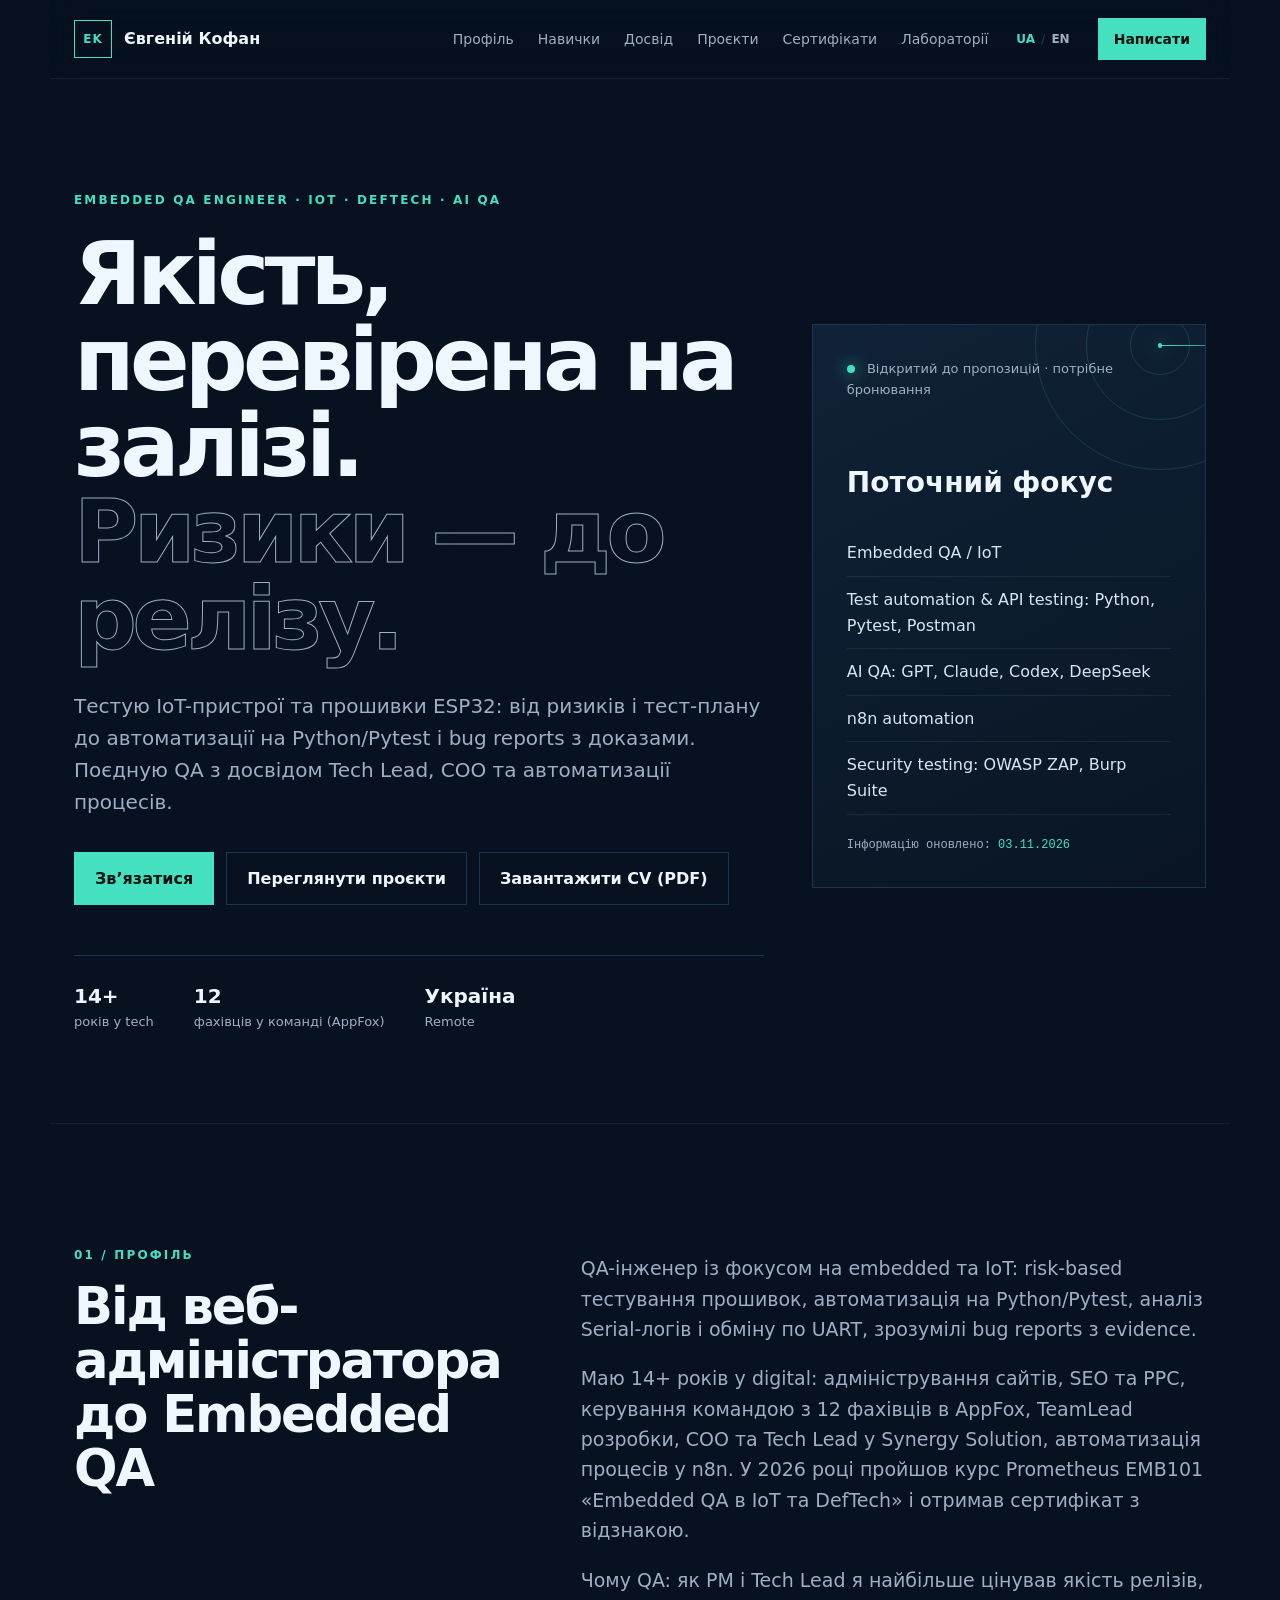
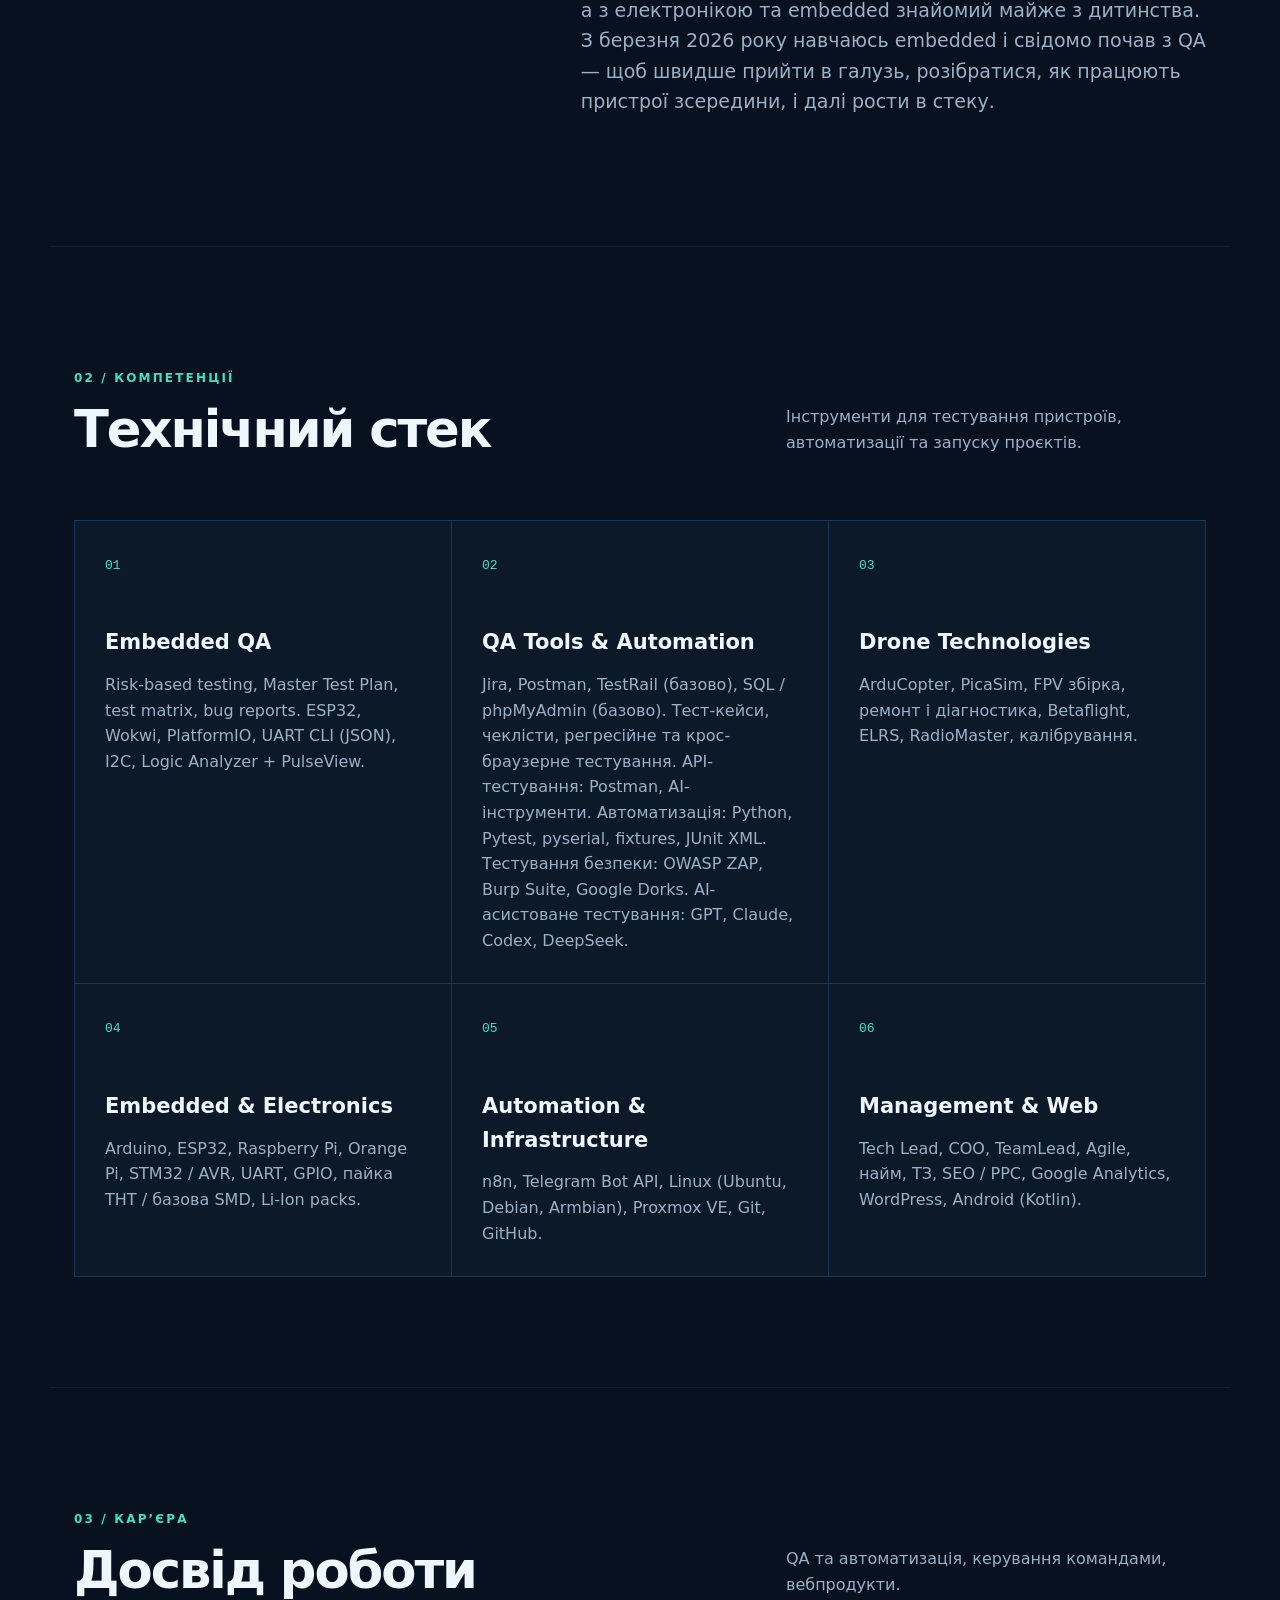
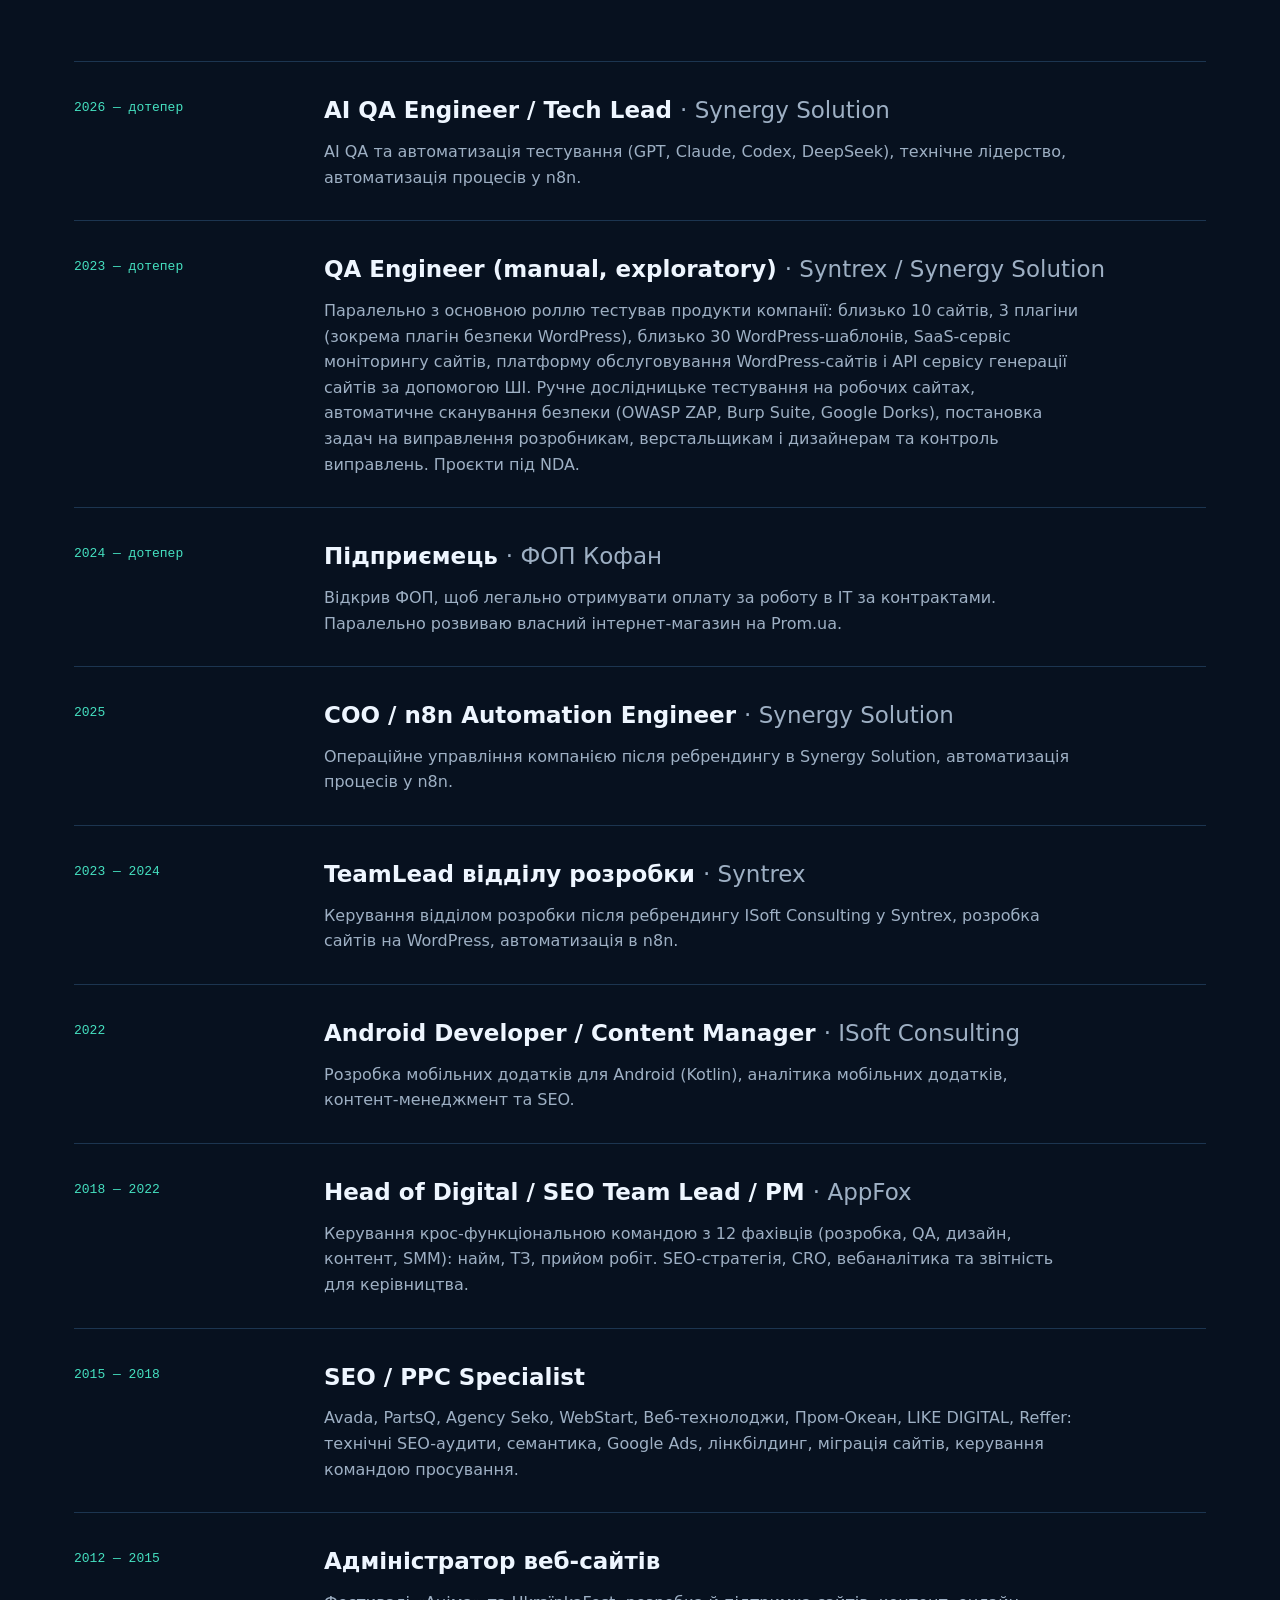
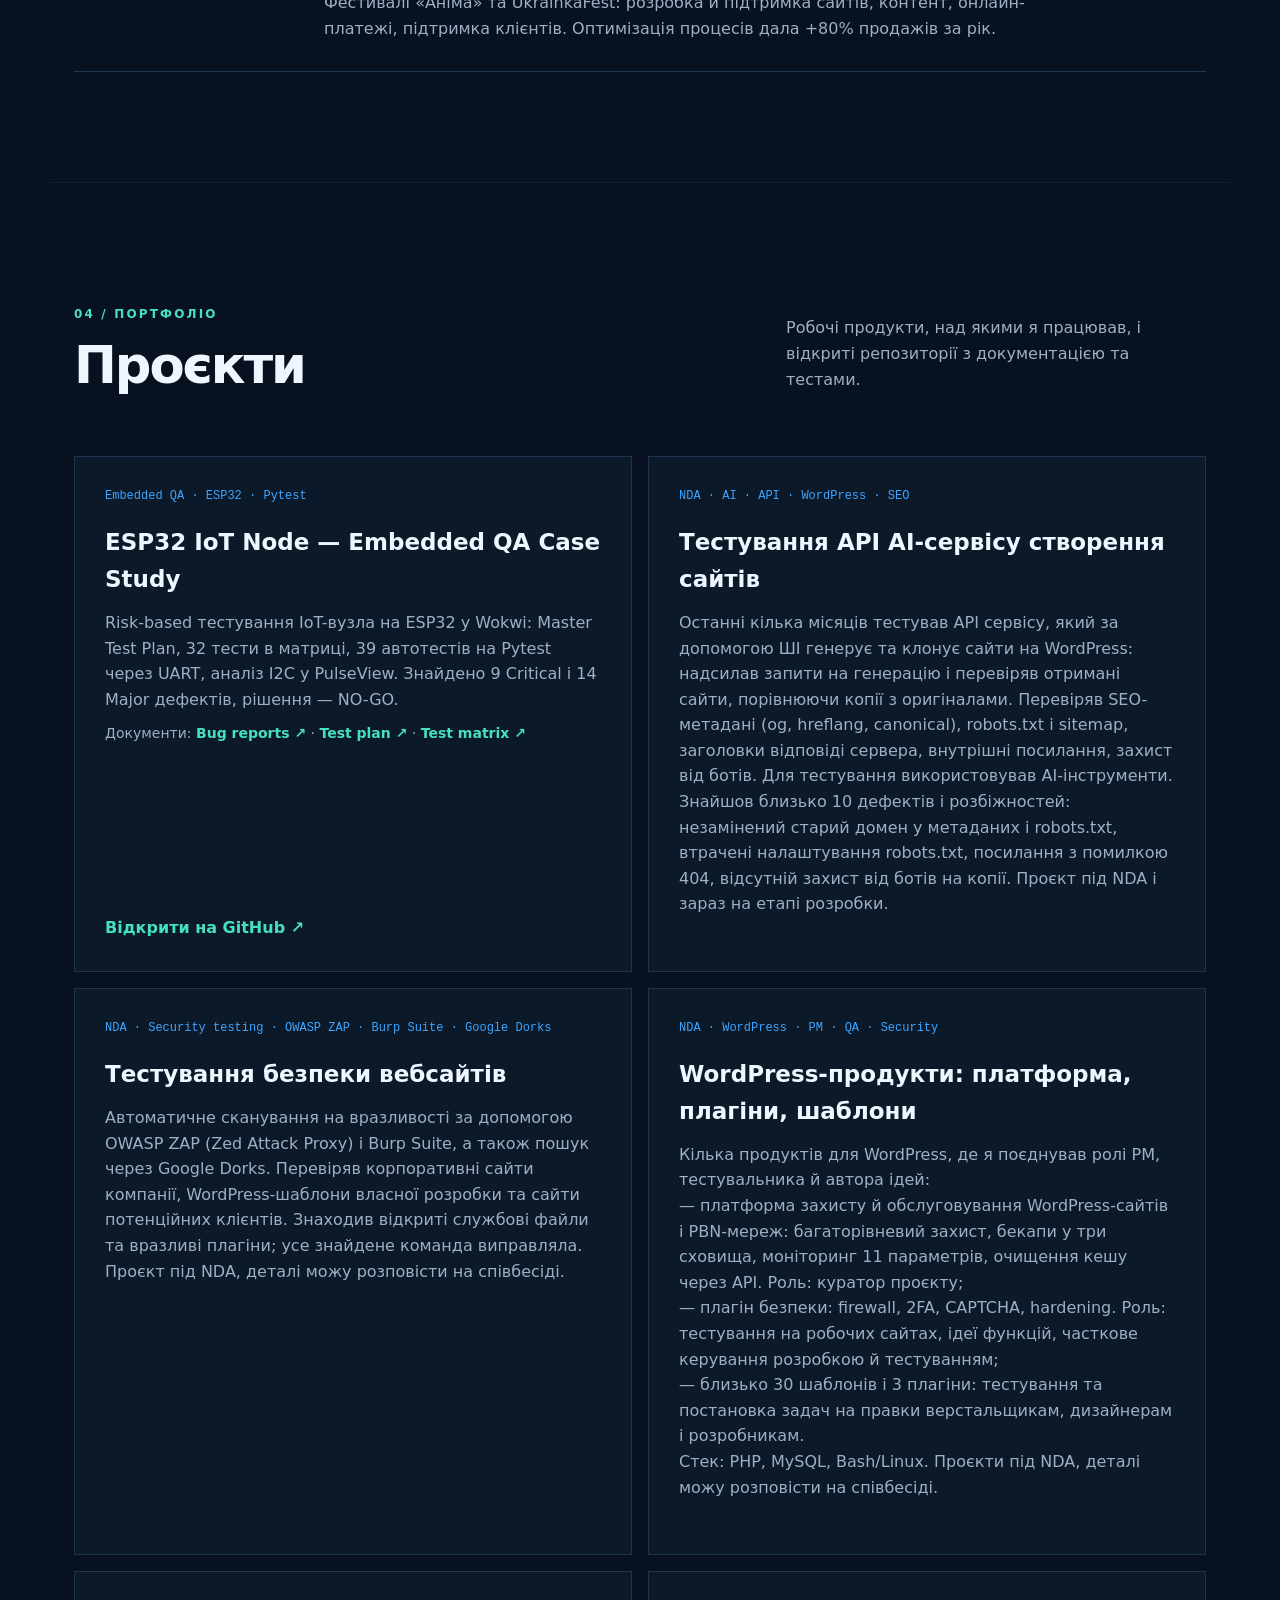
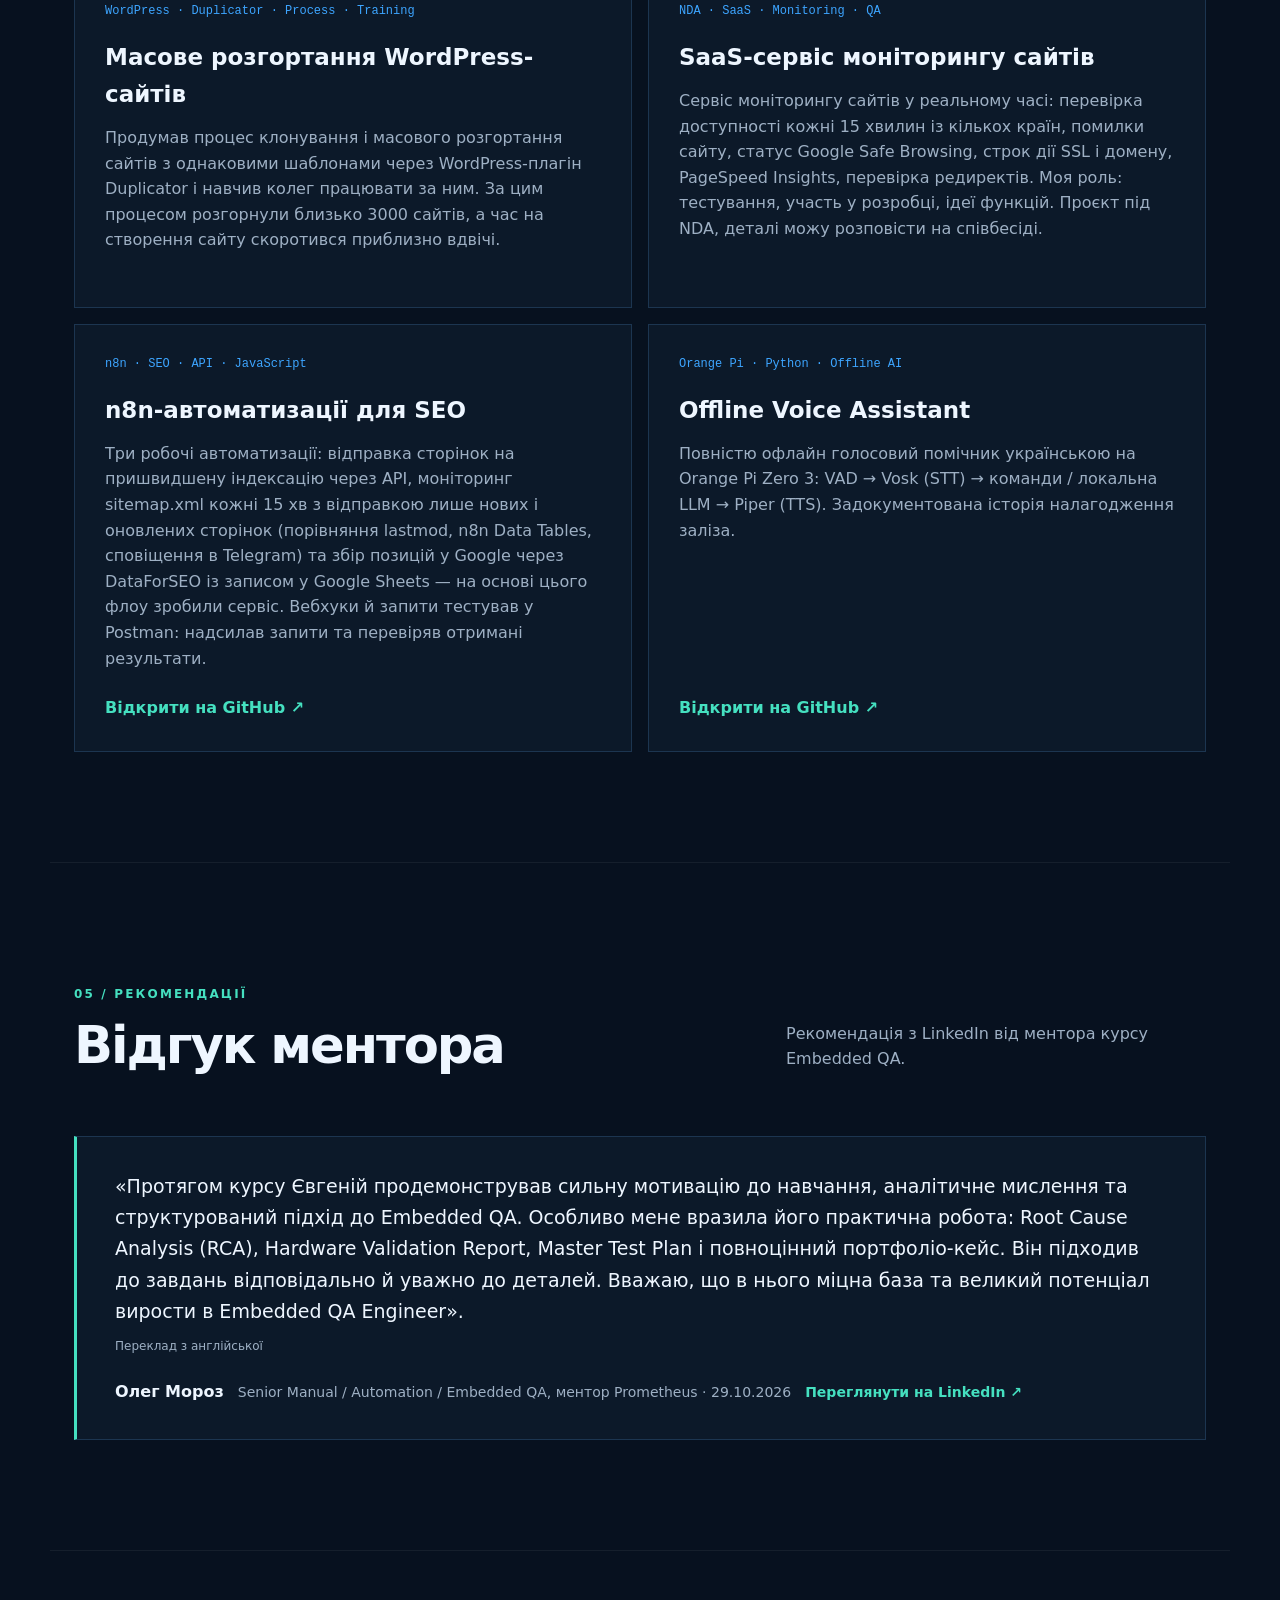
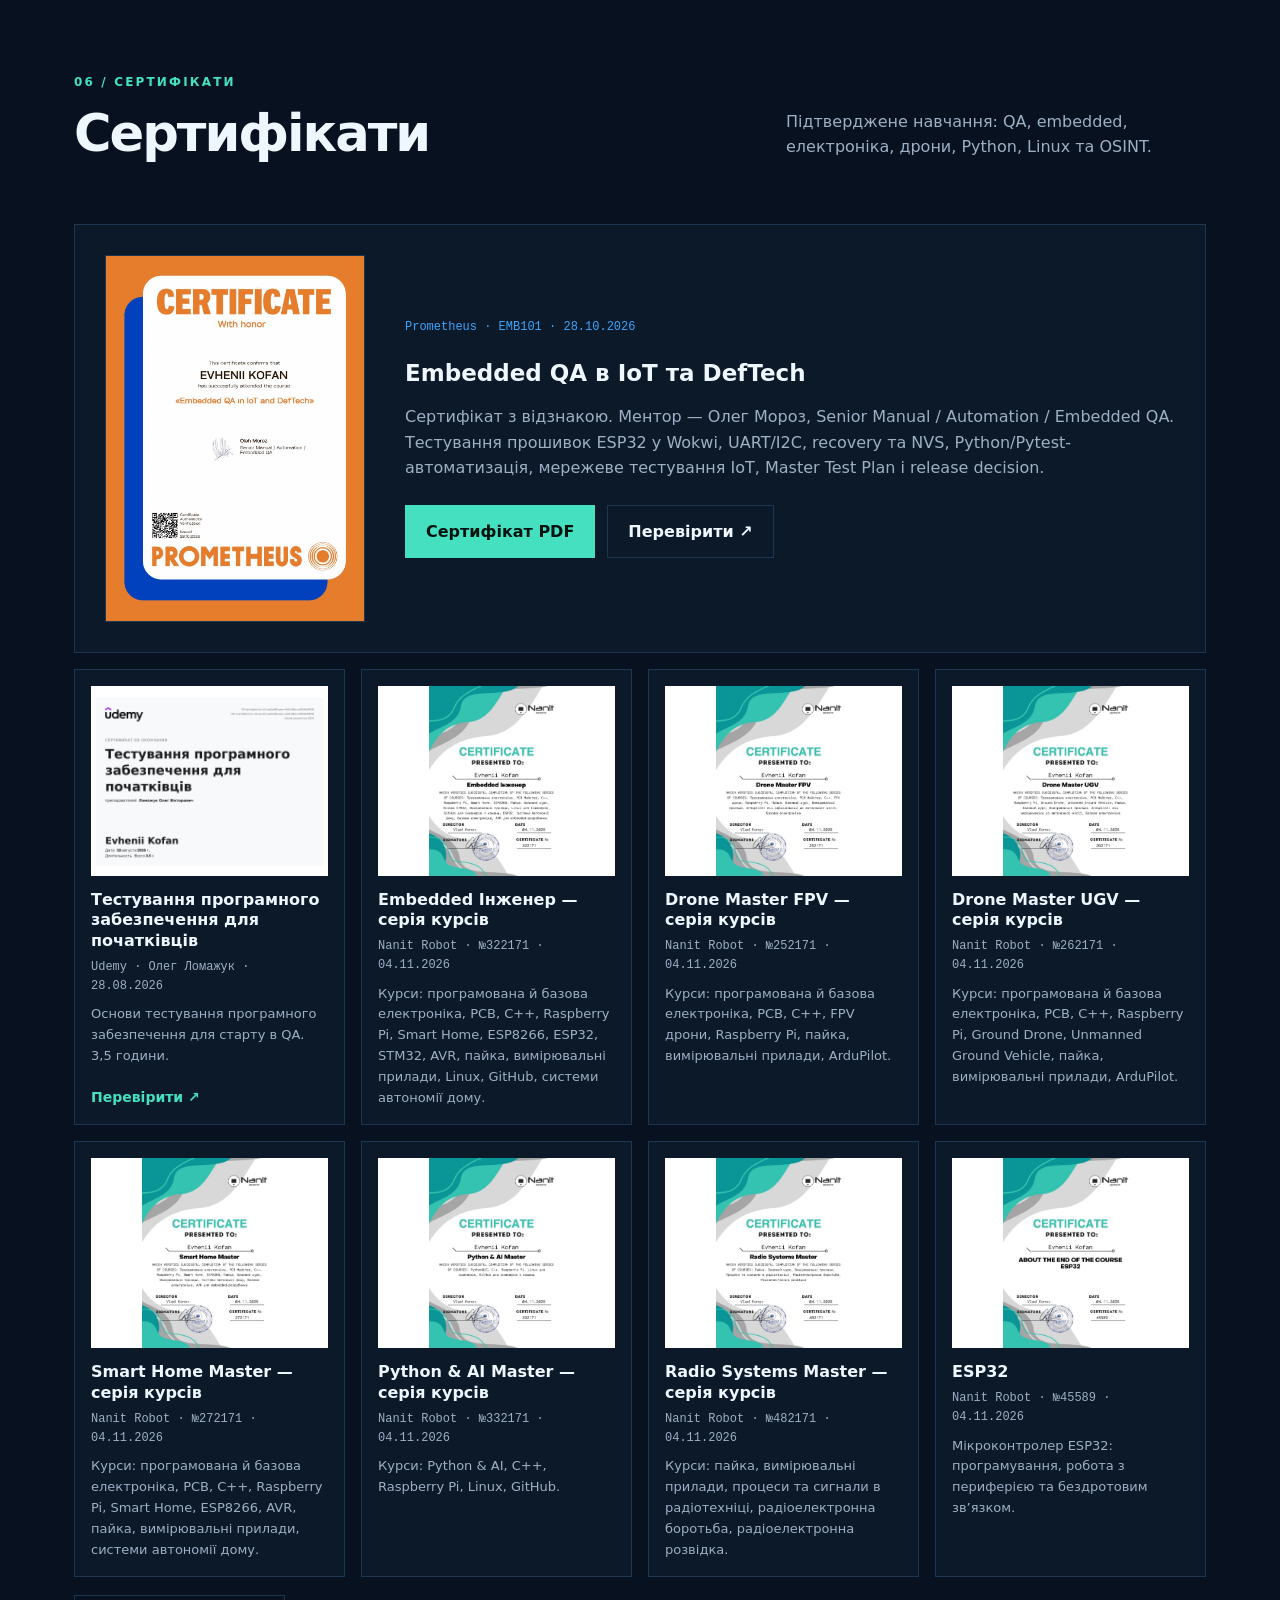
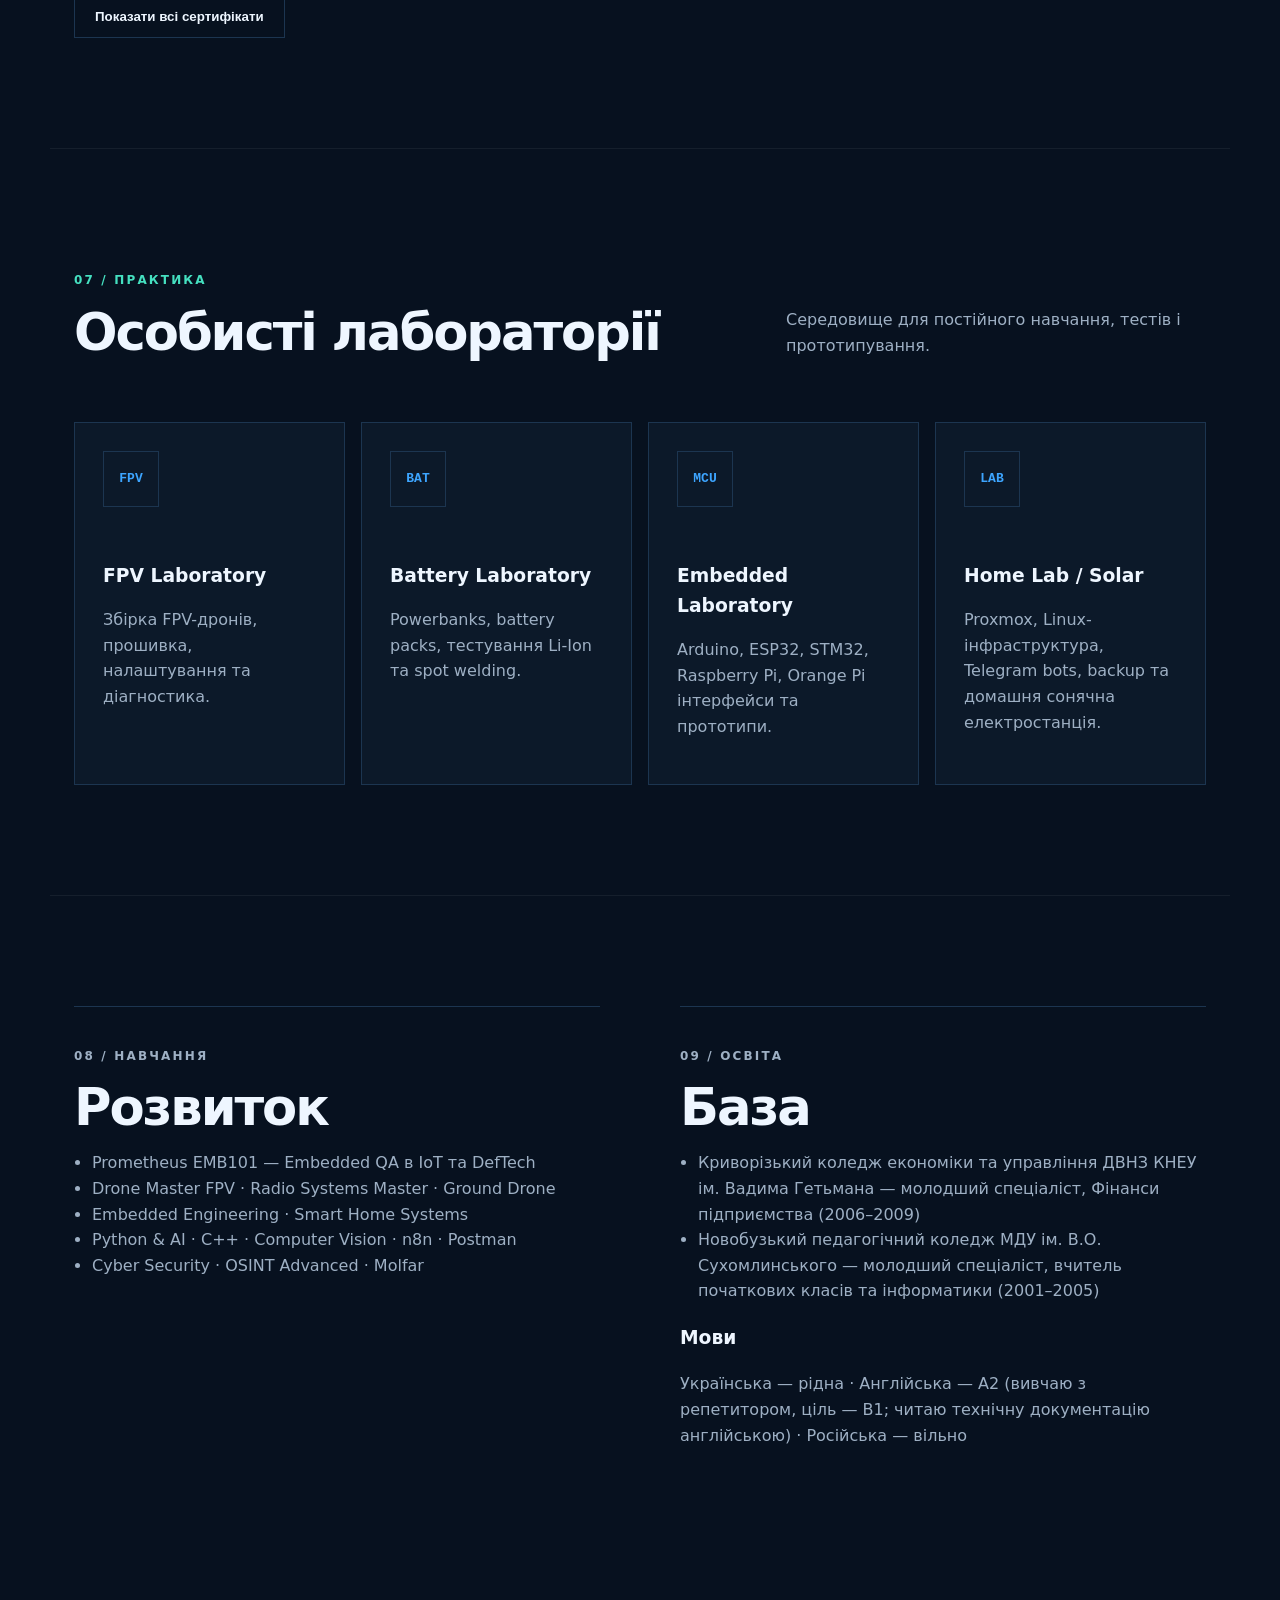
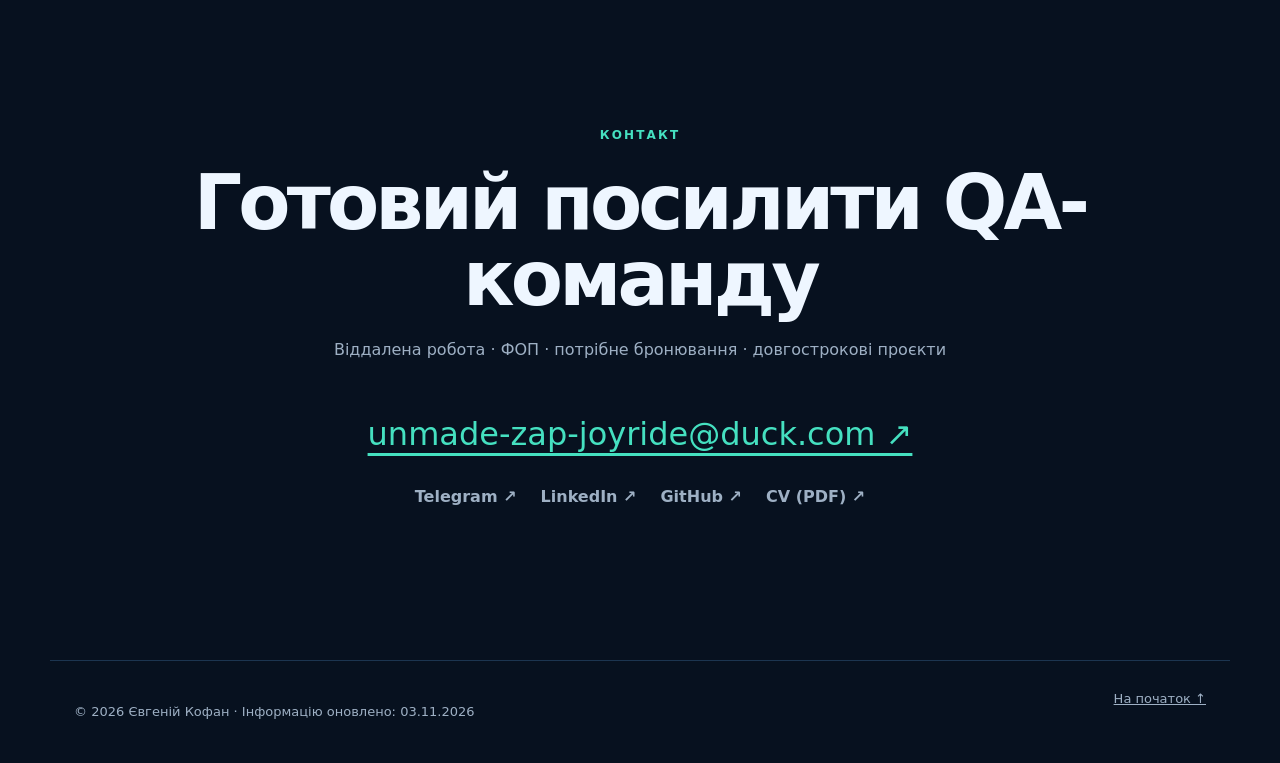
==== commit 6c6c73cd: "add sert desc" ====
--- a/index.html
+++ b/index.html
@@ -82,7 +82,7 @@
           </div>
         </div>
       </div>
-      <div class="cert-grid is-collapsed"><article class="cert-card" data-item="cert-1" data-image="certificates/udemy-software-testing-basics.jpg" data-thumb="" data-verify="https://ude.my/UC-caa2ed99-aebc-44d3-99be-cdf034b43039"><a class="cert-thumb" href="certificates/udemy-software-testing-basics.jpg" target="_blank" rel="noopener"><img src="certificates/udemy-software-testing-basics.jpg" alt="Сертифікат: Тестування програмного забезпечення для початківців" loading="lazy"></a><h4 data-i18n="cert-1.title">Тестування програмного забезпечення для початківців</h4><p class="cert-meta" data-i18n="cert-1.meta">Udemy · Олег Ломажук · 28.08.2026</p><a class="cert-verify" href="https://ude.my/UC-caa2ed99-aebc-44d3-99be-cdf034b43039" target="_blank" rel="noopener" data-i18n="certs.verify">Перевірити ↗</a></article><article class="cert-card" data-item="cert-embedded-engineer" data-image="certificates/nanit-embedded-engineer.jpg" data-thumb="" data-verify=""><a class="cert-thumb" href="certificates/nanit-embedded-engineer.jpg" target="_blank" rel="noopener"><img src="certificates/nanit-embedded-engineer.jpg" alt="Сертифікат: Embedded Інженер — серія курсів" loading="lazy"></a><h4 data-i18n="cert-embedded-engineer.title">Embedded Інженер — серія курсів</h4><p class="cert-meta" data-i18n="cert-embedded-engineer.meta">Nanit Robot · №322171 · 04.11.2026</p><p class="cert-note" data-i18n="cert-embedded-engineer.note">Курси: програмована й базова електроніка, PCB, C++, Raspberry Pi, Smart Home, ESP8266, ESP32, STM32, AVR, пайка, вимірювальні прилади, Linux, GitHub, системи автономії дому.</p></article><article class="cert-card" data-item="cert-7" data-image="certificates/nanit-drone-master-fpv.jpg" data-thumb="" data-verify=""><a class="cert-thumb" href="certificates/nanit-drone-master-fpv.jpg" target="_blank" rel="noopener"><img src="certificates/nanit-drone-master-fpv.jpg" alt="Сертифікат: Drone Master FPV — серія курсів" loading="lazy"></a><h4 data-i18n="cert-7.title">Drone Master FPV — серія курсів</h4><p class="cert-meta" data-i18n="cert-7.meta">Nanit Robot · №252171 · 04.11.2026</p><p class="cert-note" data-i18n="cert-7.note">Курси: програмована й базова електроніка, PCB, C++, FPV дрони, Raspberry Pi, пайка, вимірювальні прилади, ArduPilot.</p></article><article class="cert-card" data-item="cert-drone-master-ugv" data-image="certificates/nanit-drone-master-ugv.jpg" data-thumb="" data-verify=""><a class="cert-thumb" href="certificates/nanit-drone-master-ugv.jpg" target="_blank" rel="noopener"><img src="certificates/nanit-drone-master-ugv.jpg" alt="Сертифікат: Drone Master UGV — серія курсів" loading="lazy"></a><h4 data-i18n="cert-drone-master-ugv.title">Drone Master UGV — серія курсів</h4><p class="cert-meta" data-i18n="cert-drone-master-ugv.meta">Nanit Robot · №262171 · 04.11.2026</p><p class="cert-note" data-i18n="cert-drone-master-ugv.note">Курси: програмована й базова електроніка, PCB, C++, Raspberry Pi, Ground Drone, Unmanned Ground Vehicle, пайка, вимірювальні прилади, ArduPilot.</p></article><article class="cert-card" data-item="cert-smart-home-master" data-image="certificates/nanit-smart-home-master.jpg" data-thumb="" data-verify=""><a class="cert-thumb" href="certificates/nanit-smart-home-master.jpg" target="_blank" rel="noopener"><img src="certificates/nanit-smart-home-master.jpg" alt="Сертифікат: Smart Home Master — серія курсів" loading="lazy"></a><h4 data-i18n="cert-smart-home-master.title">Smart Home Master — серія курсів</h4><p class="cert-meta" data-i18n="cert-smart-home-master.meta">Nanit Robot · №272171 · 04.11.2026</p><p class="cert-note" data-i18n="cert-smart-home-master.note">Курси: програмована й базова електроніка, PCB, C++, Raspberry Pi, Smart Home, ESP8266, AVR, пайка, вимірювальні прилади, системи автономії дому.</p></article><article class="cert-card" data-item="cert-python-ai-master" data-image="certificates/nanit-python-ai-master.jpg" data-thumb="" data-verify=""><a class="cert-thumb" href="certificates/nanit-python-ai-master.jpg" target="_blank" rel="noopener"><img src="certificates/nanit-python-ai-master.jpg" alt="Сертифікат: Python &amp; AI Master — серія курсів" loading="lazy"></a><h4 data-i18n="cert-python-ai-master.title">Python & AI Master — серія курсів</h4><p class="cert-meta" data-i18n="cert-python-ai-master.meta">Nanit Robot · №332171 · 04.11.2026</p><p class="cert-note" data-i18n="cert-python-ai-master.note">Курси: Python & AI, C++, Raspberry Pi, Linux, GitHub.</p></article><article class="cert-card" data-item="cert-radio-systems-master" data-image="certificates/nanit-radio-systems-master.jpg" data-thumb="" data-verify=""><a class="cert-thumb" href="certificates/nanit-radio-systems-master.jpg" target="_blank" rel="noopener"><img src="certificates/nanit-radio-systems-master.jpg" alt="Сертифікат: Radio Systems Master — серія курсів" loading="lazy"></a><h4 data-i18n="cert-radio-systems-master.title">Radio Systems Master — серія курсів</h4><p class="cert-meta" data-i18n="cert-radio-systems-master.meta">Nanit Robot · №482171 · 04.11.2026</p><p class="cert-note" data-i18n="cert-radio-systems-master.note">Курси: пайка, вимірювальні прилади, процеси та сигнали в радіотехніці, радіоелектронна боротьба, радіоелектронна розвідка.</p></article><article class="cert-card" data-item="cert-esp32" data-image="certificates/nanit-esp32.jpg" data-thumb="" data-verify=""><a class="cert-thumb" href="certificates/nanit-esp32.jpg" target="_blank" rel="noopener"><img src="certificates/nanit-esp32.jpg" alt="Сертифікат: ESP32" loading="lazy"></a><h4 data-i18n="cert-esp32.title">ESP32</h4><p class="cert-meta" data-i18n="cert-esp32.meta">Nanit Robot · №45589 · 04.11.2026</p></article><article class="cert-card" data-item="cert-stm32" data-image="certificates/nanit-stm32.jpg" data-thumb="" data-verify=""><a class="cert-thumb" href="certificates/nanit-stm32.jpg" target="_blank" rel="noopener"><img src="certificates/nanit-stm32.jpg" alt="Сертифікат: Основи STM32" loading="lazy"></a><h4 data-i18n="cert-stm32.title">Основи STM32</h4><p class="cert-meta" data-i18n="cert-stm32.meta">Nanit Robot · №45533 · 04.11.2026</p></article><article class="cert-card" data-item="cert-avr" data-image="certificates/nanit-avr.jpg" data-thumb="" data-verify=""><a class="cert-thumb" href="certificates/nanit-avr.jpg" target="_blank" rel="noopener"><img src="certificates/nanit-avr.jpg" alt="Сертифікат: AVR для embedded-розробника" loading="lazy"></a><h4 data-i18n="cert-avr.title">AVR для embedded-розробника</h4><p class="cert-meta" data-i18n="cert-avr.meta">Nanit Robot · №52483 · 04.11.2026</p></article><article class="cert-card" data-item="cert-esp8266" data-image="certificates/nanit-esp8266.jpg" data-thumb="" data-verify=""><a class="cert-thumb" href="certificates/nanit-esp8266.jpg" target="_blank" rel="noopener"><img src="certificates/nanit-esp8266.jpg" alt="Сертифікат: ESP8266" loading="lazy"></a><h4 data-i18n="cert-esp8266.title">ESP8266</h4><p class="cert-meta" data-i18n="cert-esp8266.meta">Nanit Robot · №45488 · 04.11.2026</p></article><article class="cert-card" data-item="cert-14" data-image="certificates/nanit-raspberry-pi.jpg" data-thumb="" data-verify=""><a class="cert-thumb" href="certificates/nanit-raspberry-pi.jpg" target="_blank" rel="noopener"><img src="certificates/nanit-raspberry-pi.jpg" alt="Сертифікат: Raspberry Pi" loading="lazy"></a><h4 data-i18n="cert-14.title">Raspberry Pi</h4><p class="cert-meta" data-i18n="cert-14.meta">Nanit Robot · №45386 · 04.11.2026</p></article><article class="cert-card" data-item="cert-11" data-image="certificates/nanit-programmable-electronics.jpg" data-thumb="" data-verify=""><a class="cert-thumb" href="certificates/nanit-programmable-electronics.jpg" target="_blank" rel="noopener"><img src="certificates/nanit-programmable-electronics.jpg" alt="Сертифікат: Програмована електроніка" loading="lazy"></a><h4 data-i18n="cert-11.title">Програмована електроніка</h4><p class="cert-meta" data-i18n="cert-11.meta">Nanit Robot · №45408 · 04.11.2026</p></article><article class="cert-card" data-item="cert-12" data-image="certificates/nanit-basic-electronics.jpg" data-thumb="" data-verify=""><a class="cert-thumb" href="certificates/nanit-basic-electronics.jpg" target="_blank" rel="noopener"><img src="certificates/nanit-basic-electronics.jpg" alt="Сертифікат: Базова електроніка" loading="lazy"></a><h4 data-i18n="cert-12.title">Базова електроніка</h4><p class="cert-meta" data-i18n="cert-12.meta">Nanit Robot · №50131 · 04.11.2026</p></article><article class="cert-card" data-item="cert-pcb-master" data-image="certificates/nanit-pcb-master.jpg" data-thumb="" data-verify=""><a class="cert-thumb" href="certificates/nanit-pcb-master.jpg" target="_blank" rel="noopener"><img src="certificates/nanit-pcb-master.jpg" alt="Сертифікат: PCB Майстер" loading="lazy"></a><h4 data-i18n="cert-pcb-master.title">PCB Майстер</h4><p class="cert-meta" data-i18n="cert-pcb-master.meta">Nanit Robot · №45428 · 04.11.2026</p></article><article class="cert-card" data-item="cert-soldering" data-image="certificates/nanit-soldering.jpg" data-thumb="" data-verify=""><a class="cert-thumb" href="certificates/nanit-soldering.jpg" target="_blank" rel="noopener"><img src="certificates/nanit-soldering.jpg" alt="Сертифікат: Пайка. Базовий курс" loading="lazy"></a><h4 data-i18n="cert-soldering.title">Пайка. Базовий курс</h4><p class="cert-meta" data-i18n="cert-soldering.meta">Nanit Robot · №45523 · 04.11.2026</p></article><article class="cert-card" data-item="cert-13" data-image="certificates/nanit-measuring-instruments.jpg" data-thumb="" data-verify=""><a class="cert-thumb" href="certificates/nanit-measuring-instruments.jpg" target="_blank" rel="noopener"><img src="certificates/nanit-measuring-instruments.jpg" alt="Сертифікат: Вимірювальні прилади" loading="lazy"></a><h4 data-i18n="cert-13.title">Вимірювальні прилади</h4><p class="cert-meta" data-i18n="cert-13.meta">Nanit Robot · №45388 · 04.11.2026</p></article><article class="cert-card" data-item="cert-5" data-image="certificates/nanit-linux.jpg" data-thumb="" data-verify=""><a class="cert-thumb" href="certificates/nanit-linux.jpg" target="_blank" rel="noopener"><img src="certificates/nanit-linux.jpg" alt="Сертифікат: Linux для інженерів" loading="lazy"></a><h4 data-i18n="cert-5.title">Linux для інженерів</h4><p class="cert-meta" data-i18n="cert-5.meta">Nanit Robot · №45389 · 04.11.2026</p></article><article class="cert-card" data-item="cert-2" data-image="certificates/nanit-github.jpg" data-thumb="" data-verify=""><a class="cert-thumb" href="certificates/nanit-github.jpg" target="_blank" rel="noopener"><img src="certificates/nanit-github.jpg" alt="Сертифікат: GitHub для інженерів і команд" loading="lazy"></a><h4 data-i18n="cert-2.title">GitHub для інженерів і команд</h4><p class="cert-meta" data-i18n="cert-2.meta">Nanit Robot · №45390 · 04.11.2026</p></article><article class="cert-card" data-item="cert-3" data-image="certificates/nanit-python-ai.jpg" data-thumb="" data-verify=""><a class="cert-thumb" href="certificates/nanit-python-ai.jpg" target="_blank" rel="noopener"><img src="certificates/nanit-python-ai.jpg" alt="Сертифікат: Python &amp; AI" loading="lazy"></a><h4 data-i18n="cert-3.title">Python &amp; AI</h4><p class="cert-meta" data-i18n="cert-3.meta">Nanit Robot · №45442 · 04.11.2026</p></article><article class="cert-card" data-item="cert-6" data-image="certificates/nanit-cpp.jpg" data-thumb="" data-verify=""><a class="cert-thumb" href="certificates/nanit-cpp.jpg" target="_blank" rel="noopener"><img src="certificates/nanit-cpp.jpg" alt="Сертифікат: C++" loading="lazy"></a><h4 data-i18n="cert-6.title">C++</h4><p class="cert-meta" data-i18n="cert-6.meta">Nanit Robot · №45382 · 04.11.2026</p></article><article class="cert-card" data-item="cert-4" data-image="certificates/robotdreams-computer-vision.jpg" data-thumb="" data-verify="https://lms.robotdreams.cc/certificate/16f945be8b2e3b2fdaa0919b5d9efe48"><a class="cert-thumb" href="certificates/robotdreams-computer-vision.jpg" target="_blank" rel="noopener"><img src="certificates/robotdreams-computer-vision.jpg" alt="Сертифікат: Computer Vision" loading="lazy"></a><h4 data-i18n="cert-4.title">Computer Vision</h4><p class="cert-meta" data-i18n="cert-4.meta">robot_dreams · 31 год, 21 урок · 23.04.2026</p><a class="cert-verify" href="https://lms.robotdreams.cc/certificate/16f945be8b2e3b2fdaa0919b5d9efe48" target="_blank" rel="noopener" data-i18n="certs.verify">Перевірити ↗</a></article><article class="cert-card" data-item="cert-radio-signals" data-image="certificates/nanit-radio-signals.jpg" data-thumb="" data-verify=""><a class="cert-thumb" href="certificates/nanit-radio-signals.jpg" target="_blank" rel="noopener"><img src="certificates/nanit-radio-signals.jpg" alt="Сертифікат: Процеси та сигнали в радіотехніці" loading="lazy"></a><h4 data-i18n="cert-radio-signals.title">Процеси та сигнали в радіотехніці</h4><p class="cert-meta" data-i18n="cert-radio-signals.meta">Nanit Robot · №47547 · 04.11.2026</p></article><article class="cert-card" data-item="cert-ew" data-image="certificates/nanit-ew.jpg" data-thumb="" data-verify=""><a class="cert-thumb" href="certificates/nanit-ew.jpg" target="_blank" rel="noopener"><img src="certificates/nanit-ew.jpg" alt="Сертифікат: Радіоелектронна боротьба" loading="lazy"></a><h4 data-i18n="cert-ew.title">Радіоелектронна боротьба</h4><p class="cert-meta" data-i18n="cert-ew.meta">Nanit Robot · №52482 · 04.11.2026</p></article><article class="cert-card" data-item="cert-elint" data-image="certificates/nanit-elint.jpg" data-thumb="" data-verify=""><a class="cert-thumb" href="certificates/nanit-elint.jpg" target="_blank" rel="noopener"><img src="certificates/nanit-elint.jpg" alt="Сертифікат: Радіоелектронна розвідка" loading="lazy"></a><h4 data-i18n="cert-elint.title">Радіоелектронна розвідка</h4><p class="cert-meta" data-i18n="cert-elint.meta">Nanit Robot · №54148 · 04.11.2026</p></article><article class="cert-card" data-item="cert-drone-master-pro" data-image="certificates/nanit-drone-master-pro.jpg" data-thumb="" data-verify=""><a class="cert-thumb" href="certificates/nanit-drone-master-pro.jpg" target="_blank" rel="noopener"><img src="certificates/nanit-drone-master-pro.jpg" alt="Сертифікат: Drone Master PRO (40 занять)" loading="lazy"></a><h4 data-i18n="cert-drone-master-pro.title">Drone Master PRO (40 занять)</h4><p class="cert-meta" data-i18n="cert-drone-master-pro.meta">Nanit Robot · №45385 · 04.11.2026</p></article><article class="cert-card" data-item="cert-8" data-image="certificates/nanit-ardupilot.jpg" data-thumb="" data-verify=""><a class="cert-thumb" href="certificates/nanit-ardupilot.jpg" target="_blank" rel="noopener"><img src="certificates/nanit-ardupilot.jpg" alt="Сертифікат: Ardupilot: від аеродинаміки до автономної місії" loading="lazy"></a><h4 data-i18n="cert-8.title">Ardupilot: від аеродинаміки до автономної місії</h4><p class="cert-meta" data-i18n="cert-8.meta">Nanit Robot · №50134 · 04.11.2026</p><p class="cert-note" data-i18n="cert-8.note">Аеродинаміка, керування дронами та літаками, робота з автопілотом і виконання реального польоту.</p></article><article class="cert-card" data-item="cert-10" data-image="certificates/nanit-fpv-drones.jpg" data-thumb="" data-verify=""><a class="cert-thumb" href="certificates/nanit-fpv-drones.jpg" target="_blank" rel="noopener"><img src="certificates/nanit-fpv-drones.jpg" alt="Сертифікат: FPV дрони" loading="lazy"></a><h4 data-i18n="cert-10.title">FPV дрони</h4><p class="cert-meta" data-i18n="cert-10.meta">Nanit Robot · №45384 · 04.11.2026</p></article><article class="cert-card" data-item="cert-9" data-image="certificates/nanit-ground-drone.jpg" data-thumb="" data-verify=""><a class="cert-thumb" href="certificates/nanit-ground-drone.jpg" target="_blank" rel="noopener"><img src="certificates/nanit-ground-drone.jpg" alt="Сертифікат: Ground Drone" loading="lazy"></a><h4 data-i18n="cert-9.title">Ground Drone</h4><p class="cert-meta" data-i18n="cert-9.meta">Nanit Robot · №45493 · 04.11.2026</p></article><article class="cert-card" data-item="cert-ugv" data-image="certificates/nanit-ugv.jpg" data-thumb="" data-verify=""><a class="cert-thumb" href="certificates/nanit-ugv.jpg" target="_blank" rel="noopener"><img src="certificates/nanit-ugv.jpg" alt="Сертифікат: Unmanned Ground Vehicle" loading="lazy"></a><h4 data-i18n="cert-ugv.title">Unmanned Ground Vehicle</h4><p class="cert-meta" data-i18n="cert-ugv.meta">Nanit Robot · №45498 · 04.11.2026</p></article><article class="cert-card" data-item="cert-smart-home" data-image="certificates/nanit-smart-home.jpg" data-thumb="" data-verify=""><a class="cert-thumb" href="certificates/nanit-smart-home.jpg" target="_blank" rel="noopener"><img src="certificates/nanit-smart-home.jpg" alt="Сертифікат: Smart Home" loading="lazy"></a><h4 data-i18n="cert-smart-home.title">Smart Home</h4><p class="cert-meta" data-i18n="cert-smart-home.meta">Nanit Robot · №45478 · 04.11.2026</p></article><article class="cert-card" data-item="cert-15" data-image="certificates/nanit-home-autonomy.jpg" data-thumb="" data-verify=""><a class="cert-thumb" href="certificates/nanit-home-autonomy.jpg" target="_blank" rel="noopener"><img src="certificates/nanit-home-autonomy.jpg" alt="Сертифікат: Системи автономії дому" loading="lazy"></a><h4 data-i18n="cert-15.title">Системи автономії дому</h4><p class="cert-meta" data-i18n="cert-15.meta">Nanit Robot · №45594 · 04.11.2026</p></article><article class="cert-card" data-item="cert-16" data-image="certificates/udemy-osint-advanced-molfar.jpg" data-thumb="" data-verify="https://ude.my/UC-4f002567-00ed-4d04-a08d-08e991c3f44c"><a class="cert-thumb" href="certificates/udemy-osint-advanced-molfar.jpg" target="_blank" rel="noopener"><img src="certificates/udemy-osint-advanced-molfar.jpg" alt="Сертифікат: OSINT Advanced · Molfar" loading="lazy"></a><h4 data-i18n="cert-16.title">OSINT Advanced · Molfar</h4><p class="cert-meta" data-i18n="cert-16.meta">Udemy · Molfar Intelligence Institute · 11.12.2023</p><a class="cert-verify" href="https://ude.my/UC-4f002567-00ed-4d04-a08d-08e991c3f44c" target="_blank" rel="noopener" data-i18n="certs.verify">Перевірити ↗</a></article><article class="cert-card" data-item="cert-17" data-image="certificates/udemy-osint-basic-molfar.jpg" data-thumb="" data-verify="https://ude.my/UC-38b95f74-4cd0-41e6-9f81-20aa01600cc9"><a class="cert-thumb" href="certificates/udemy-osint-basic-molfar.jpg" target="_blank" rel="noopener"><img src="certificates/udemy-osint-basic-molfar.jpg" alt="Сертифікат: Базовий OSINT · Molfar" loading="lazy"></a><h4 data-i18n="cert-17.title">Базовий OSINT · Molfar</h4><p class="cert-meta" data-i18n="cert-17.meta">Udemy · Molfar Intelligence Institute · 08.12.2023</p><a class="cert-verify" href="https://ude.my/UC-38b95f74-4cd0-41e6-9f81-20aa01600cc9" target="_blank" rel="noopener" data-i18n="certs.verify">Перевірити ↗</a></article></div>
+      <div class="cert-grid is-collapsed"><article class="cert-card" data-item="cert-1" data-image="certificates/udemy-software-testing-basics.jpg" data-thumb="" data-verify="https://ude.my/UC-caa2ed99-aebc-44d3-99be-cdf034b43039"><a class="cert-thumb" href="certificates/udemy-software-testing-basics.jpg" target="_blank" rel="noopener"><img src="certificates/udemy-software-testing-basics.jpg" alt="Сертифікат: Тестування програмного забезпечення для початківців" loading="lazy"></a><h4 data-i18n="cert-1.title">Тестування програмного забезпечення для початківців</h4><p class="cert-meta" data-i18n="cert-1.meta">Udemy · Олег Ломажук · 28.08.2026</p><p class="cert-note" data-i18n="cert-1.note">Основи тестування програмного забезпечення для старту в QA. 3,5 години.</p><a class="cert-verify" href="https://ude.my/UC-caa2ed99-aebc-44d3-99be-cdf034b43039" target="_blank" rel="noopener" data-i18n="certs.verify">Перевірити ↗</a></article><article class="cert-card" data-item="cert-embedded-engineer" data-image="certificates/nanit-embedded-engineer.jpg" data-thumb="" data-verify=""><a class="cert-thumb" href="certificates/nanit-embedded-engineer.jpg" target="_blank" rel="noopener"><img src="certificates/nanit-embedded-engineer.jpg" alt="Сертифікат: Embedded Інженер — серія курсів" loading="lazy"></a><h4 data-i18n="cert-embedded-engineer.title">Embedded Інженер — серія курсів</h4><p class="cert-meta" data-i18n="cert-embedded-engineer.meta">Nanit Robot · №322171 · 04.11.2026</p><p class="cert-note" data-i18n="cert-embedded-engineer.note">Курси: програмована й базова електроніка, PCB, C++, Raspberry Pi, Smart Home, ESP8266, ESP32, STM32, AVR, пайка, вимірювальні прилади, Linux, GitHub, системи автономії дому.</p></article><article class="cert-card" data-item="cert-7" data-image="certificates/nanit-drone-master-fpv.jpg" data-thumb="" data-verify=""><a class="cert-thumb" href="certificates/nanit-drone-master-fpv.jpg" target="_blank" rel="noopener"><img src="certificates/nanit-drone-master-fpv.jpg" alt="Сертифікат: Drone Master FPV — серія курсів" loading="lazy"></a><h4 data-i18n="cert-7.title">Drone Master FPV — серія курсів</h4><p class="cert-meta" data-i18n="cert-7.meta">Nanit Robot · №252171 · 04.11.2026</p><p class="cert-note" data-i18n="cert-7.note">Курси: програмована й базова електроніка, PCB, C++, FPV дрони, Raspberry Pi, пайка, вимірювальні прилади, ArduPilot.</p></article><article class="cert-card" data-item="cert-drone-master-ugv" data-image="certificates/nanit-drone-master-ugv.jpg" data-thumb="" data-verify=""><a class="cert-thumb" href="certificates/nanit-drone-master-ugv.jpg" target="_blank" rel="noopener"><img src="certificates/nanit-drone-master-ugv.jpg" alt="Сертифікат: Drone Master UGV — серія курсів" loading="lazy"></a><h4 data-i18n="cert-drone-master-ugv.title">Drone Master UGV — серія курсів</h4><p class="cert-meta" data-i18n="cert-drone-master-ugv.meta">Nanit Robot · №262171 · 04.11.2026</p><p class="cert-note" data-i18n="cert-drone-master-ugv.note">Курси: програмована й базова електроніка, PCB, C++, Raspberry Pi, Ground Drone, Unmanned Ground Vehicle, пайка, вимірювальні прилади, ArduPilot.</p></article><article class="cert-card" data-item="cert-smart-home-master" data-image="certificates/nanit-smart-home-master.jpg" data-thumb="" data-verify=""><a class="cert-thumb" href="certificates/nanit-smart-home-master.jpg" target="_blank" rel="noopener"><img src="certificates/nanit-smart-home-master.jpg" alt="Сертифікат: Smart Home Master — серія курсів" loading="lazy"></a><h4 data-i18n="cert-smart-home-master.title">Smart Home Master — серія курсів</h4><p class="cert-meta" data-i18n="cert-smart-home-master.meta">Nanit Robot · №272171 · 04.11.2026</p><p class="cert-note" data-i18n="cert-smart-home-master.note">Курси: програмована й базова електроніка, PCB, C++, Raspberry Pi, Smart Home, ESP8266, AVR, пайка, вимірювальні прилади, системи автономії дому.</p></article><article class="cert-card" data-item="cert-python-ai-master" data-image="certificates/nanit-python-ai-master.jpg" data-thumb="" data-verify=""><a class="cert-thumb" href="certificates/nanit-python-ai-master.jpg" target="_blank" rel="noopener"><img src="certificates/nanit-python-ai-master.jpg" alt="Сертифікат: Python &amp; AI Master — серія курсів" loading="lazy"></a><h4 data-i18n="cert-python-ai-master.title">Python & AI Master — серія курсів</h4><p class="cert-meta" data-i18n="cert-python-ai-master.meta">Nanit Robot · №332171 · 04.11.2026</p><p class="cert-note" data-i18n="cert-python-ai-master.note">Курси: Python & AI, C++, Raspberry Pi, Linux, GitHub.</p></article><article class="cert-card" data-item="cert-radio-systems-master" data-image="certificates/nanit-radio-systems-master.jpg" data-thumb="" data-verify=""><a class="cert-thumb" href="certificates/nanit-radio-systems-master.jpg" target="_blank" rel="noopener"><img src="certificates/nanit-radio-systems-master.jpg" alt="Сертифікат: Radio Systems Master — серія курсів" loading="lazy"></a><h4 data-i18n="cert-radio-systems-master.title">Radio Systems Master — серія курсів</h4><p class="cert-meta" data-i18n="cert-radio-systems-master.meta">Nanit Robot · №482171 · 04.11.2026</p><p class="cert-note" data-i18n="cert-radio-systems-master.note">Курси: пайка, вимірювальні прилади, процеси та сигнали в радіотехніці, радіоелектронна боротьба, радіоелектронна розвідка.</p></article><article class="cert-card" data-item="cert-esp32" data-image="certificates/nanit-esp32.jpg" data-thumb="" data-verify=""><a class="cert-thumb" href="certificates/nanit-esp32.jpg" target="_blank" rel="noopener"><img src="certificates/nanit-esp32.jpg" alt="Сертифікат: ESP32" loading="lazy"></a><h4 data-i18n="cert-esp32.title">ESP32</h4><p class="cert-meta" data-i18n="cert-esp32.meta">Nanit Robot · №45589 · 04.11.2026</p><p class="cert-note" data-i18n="cert-esp32.note">Мікроконтролер ESP32: програмування, робота з периферією та бездротовим зв’язком.</p></article><article class="cert-card" data-item="cert-stm32" data-image="certificates/nanit-stm32.jpg" data-thumb="" data-verify=""><a class="cert-thumb" href="certificates/nanit-stm32.jpg" target="_blank" rel="noopener"><img src="certificates/nanit-stm32.jpg" alt="Сертифікат: Основи STM32" loading="lazy"></a><h4 data-i18n="cert-stm32.title">Основи STM32</h4><p class="cert-meta" data-i18n="cert-stm32.meta">Nanit Robot · №45533 · 04.11.2026</p><p class="cert-note" data-i18n="cert-stm32.note">Основи мікроконтролерів STM32: архітектура, програмування та периферія.</p></article><article class="cert-card" data-item="cert-avr" data-image="certificates/nanit-avr.jpg" data-thumb="" data-verify=""><a class="cert-thumb" href="certificates/nanit-avr.jpg" target="_blank" rel="noopener"><img src="certificates/nanit-avr.jpg" alt="Сертифікат: AVR для embedded-розробника" loading="lazy"></a><h4 data-i18n="cert-avr.title">AVR для embedded-розробника</h4><p class="cert-meta" data-i18n="cert-avr.meta">Nanit Robot · №52483 · 04.11.2026</p><p class="cert-note" data-i18n="cert-avr.note">Мікроконтролери AVR для embedded-розробки: програмування та робота з периферією.</p></article><article class="cert-card" data-item="cert-esp8266" data-image="certificates/nanit-esp8266.jpg" data-thumb="" data-verify=""><a class="cert-thumb" href="certificates/nanit-esp8266.jpg" target="_blank" rel="noopener"><img src="certificates/nanit-esp8266.jpg" alt="Сертифікат: ESP8266" loading="lazy"></a><h4 data-i18n="cert-esp8266.title">ESP8266</h4><p class="cert-meta" data-i18n="cert-esp8266.meta">Nanit Robot · №45488 · 04.11.2026</p><p class="cert-note" data-i18n="cert-esp8266.note">Мікроконтролер ESP8266 і Wi-Fi-пристрої на його основі.</p></article><article class="cert-card" data-item="cert-14" data-image="certificates/nanit-raspberry-pi.jpg" data-thumb="" data-verify=""><a class="cert-thumb" href="certificates/nanit-raspberry-pi.jpg" target="_blank" rel="noopener"><img src="certificates/nanit-raspberry-pi.jpg" alt="Сертифікат: Raspberry Pi" loading="lazy"></a><h4 data-i18n="cert-14.title">Raspberry Pi</h4><p class="cert-meta" data-i18n="cert-14.meta">Nanit Robot · №45386 · 04.11.2026</p><p class="cert-note" data-i18n="cert-14.note">Одноплатний комп’ютер Raspberry Pi: налаштування, Linux, GPIO та проєкти.</p></article><article class="cert-card" data-item="cert-11" data-image="certificates/nanit-programmable-electronics.jpg" data-thumb="" data-verify=""><a class="cert-thumb" href="certificates/nanit-programmable-electronics.jpg" target="_blank" rel="noopener"><img src="certificates/nanit-programmable-electronics.jpg" alt="Сертифікат: Програмована електроніка" loading="lazy"></a><h4 data-i18n="cert-11.title">Програмована електроніка</h4><p class="cert-meta" data-i18n="cert-11.meta">Nanit Robot · №45408 · 04.11.2026</p><p class="cert-note" data-i18n="cert-11.note">Основи програмування мікроконтролерів і створення пристроїв.</p></article><article class="cert-card" data-item="cert-12" data-image="certificates/nanit-basic-electronics.jpg" data-thumb="" data-verify=""><a class="cert-thumb" href="certificates/nanit-basic-electronics.jpg" target="_blank" rel="noopener"><img src="certificates/nanit-basic-electronics.jpg" alt="Сертифікат: Базова електроніка" loading="lazy"></a><h4 data-i18n="cert-12.title">Базова електроніка</h4><p class="cert-meta" data-i18n="cert-12.meta">Nanit Robot · №50131 · 04.11.2026</p><p class="cert-note" data-i18n="cert-12.note">Основи електроніки: компоненти, електричні кола, струм і напруга.</p></article><article class="cert-card" data-item="cert-pcb-master" data-image="certificates/nanit-pcb-master.jpg" data-thumb="" data-verify=""><a class="cert-thumb" href="certificates/nanit-pcb-master.jpg" target="_blank" rel="noopener"><img src="certificates/nanit-pcb-master.jpg" alt="Сертифікат: PCB Майстер" loading="lazy"></a><h4 data-i18n="cert-pcb-master.title">PCB Майстер</h4><p class="cert-meta" data-i18n="cert-pcb-master.meta">Nanit Robot · №45428 · 04.11.2026</p><p class="cert-note" data-i18n="cert-pcb-master.note">Проєктування друкованих плат (PCB).</p></article><article class="cert-card" data-item="cert-soldering" data-image="certificates/nanit-soldering.jpg" data-thumb="" data-verify=""><a class="cert-thumb" href="certificates/nanit-soldering.jpg" target="_blank" rel="noopener"><img src="certificates/nanit-soldering.jpg" alt="Сертифікат: Пайка. Базовий курс" loading="lazy"></a><h4 data-i18n="cert-soldering.title">Пайка. Базовий курс</h4><p class="cert-meta" data-i18n="cert-soldering.meta">Nanit Robot · №45523 · 04.11.2026</p><p class="cert-note" data-i18n="cert-soldering.note">Базові навички пайки електронних компонентів.</p></article><article class="cert-card" data-item="cert-13" data-image="certificates/nanit-measuring-instruments.jpg" data-thumb="" data-verify=""><a class="cert-thumb" href="certificates/nanit-measuring-instruments.jpg" target="_blank" rel="noopener"><img src="certificates/nanit-measuring-instruments.jpg" alt="Сертифікат: Вимірювальні прилади" loading="lazy"></a><h4 data-i18n="cert-13.title">Вимірювальні прилади</h4><p class="cert-meta" data-i18n="cert-13.meta">Nanit Robot · №45388 · 04.11.2026</p><p class="cert-note" data-i18n="cert-13.note">Робота з вимірювальними приладами для діагностики електроніки.</p></article><article class="cert-card" data-item="cert-5" data-image="certificates/nanit-linux.jpg" data-thumb="" data-verify=""><a class="cert-thumb" href="certificates/nanit-linux.jpg" target="_blank" rel="noopener"><img src="certificates/nanit-linux.jpg" alt="Сертифікат: Linux для інженерів" loading="lazy"></a><h4 data-i18n="cert-5.title">Linux для інженерів</h4><p class="cert-meta" data-i18n="cert-5.meta">Nanit Robot · №45389 · 04.11.2026</p><p class="cert-note" data-i18n="cert-5.note">Linux для інженерів: командний рядок, налаштування системи, робота з пристроями.</p></article><article class="cert-card" data-item="cert-2" data-image="certificates/nanit-github.jpg" data-thumb="" data-verify=""><a class="cert-thumb" href="certificates/nanit-github.jpg" target="_blank" rel="noopener"><img src="certificates/nanit-github.jpg" alt="Сертифікат: GitHub для інженерів і команд" loading="lazy"></a><h4 data-i18n="cert-2.title">GitHub для інженерів і команд</h4><p class="cert-meta" data-i18n="cert-2.meta">Nanit Robot · №45390 · 04.11.2026</p><p class="cert-note" data-i18n="cert-2.note">Git і GitHub для інженерів і команд: версіонування та спільна робота з кодом.</p></article><article class="cert-card" data-item="cert-3" data-image="certificates/nanit-python-ai.jpg" data-thumb="" data-verify=""><a class="cert-thumb" href="certificates/nanit-python-ai.jpg" target="_blank" rel="noopener"><img src="certificates/nanit-python-ai.jpg" alt="Сертифікат: Python &amp; AI" loading="lazy"></a><h4 data-i18n="cert-3.title">Python &amp; AI</h4><p class="cert-meta" data-i18n="cert-3.meta">Nanit Robot · №45442 · 04.11.2026</p><p class="cert-note" data-i18n="cert-3.note">Програмування на Python і застосування штучного інтелекту.</p></article><article class="cert-card" data-item="cert-6" data-image="certificates/nanit-cpp.jpg" data-thumb="" data-verify=""><a class="cert-thumb" href="certificates/nanit-cpp.jpg" target="_blank" rel="noopener"><img src="certificates/nanit-cpp.jpg" alt="Сертифікат: C++" loading="lazy"></a><h4 data-i18n="cert-6.title">C++</h4><p class="cert-meta" data-i18n="cert-6.meta">Nanit Robot · №45382 · 04.11.2026</p><p class="cert-note" data-i18n="cert-6.note">Програмування мовою C++.</p></article><article class="cert-card" data-item="cert-4" data-image="certificates/robotdreams-computer-vision.jpg" data-thumb="" data-verify="https://lms.robotdreams.cc/certificate/16f945be8b2e3b2fdaa0919b5d9efe48"><a class="cert-thumb" href="certificates/robotdreams-computer-vision.jpg" target="_blank" rel="noopener"><img src="certificates/robotdreams-computer-vision.jpg" alt="Сертифікат: Computer Vision" loading="lazy"></a><h4 data-i18n="cert-4.title">Computer Vision</h4><p class="cert-meta" data-i18n="cert-4.meta">robot_dreams · 31 год, 21 урок · 23.04.2026</p><p class="cert-note" data-i18n="cert-4.note">Комп’ютерний зір. 31 година, 21 урок.</p><a class="cert-verify" href="https://lms.robotdreams.cc/certificate/16f945be8b2e3b2fdaa0919b5d9efe48" target="_blank" rel="noopener" data-i18n="certs.verify">Перевірити ↗</a></article><article class="cert-card" data-item="cert-radio-signals" data-image="certificates/nanit-radio-signals.jpg" data-thumb="" data-verify=""><a class="cert-thumb" href="certificates/nanit-radio-signals.jpg" target="_blank" rel="noopener"><img src="certificates/nanit-radio-signals.jpg" alt="Сертифікат: Процеси та сигнали в радіотехніці" loading="lazy"></a><h4 data-i18n="cert-radio-signals.title">Процеси та сигнали в радіотехніці</h4><p class="cert-meta" data-i18n="cert-radio-signals.meta">Nanit Robot · №47547 · 04.11.2026</p><p class="cert-note" data-i18n="cert-radio-signals.note">Основи радіотехніки: сигнали та процеси в радіосистемах.</p></article><article class="cert-card" data-item="cert-ew" data-image="certificates/nanit-ew.jpg" data-thumb="" data-verify=""><a class="cert-thumb" href="certificates/nanit-ew.jpg" target="_blank" rel="noopener"><img src="certificates/nanit-ew.jpg" alt="Сертифікат: Радіоелектронна боротьба" loading="lazy"></a><h4 data-i18n="cert-ew.title">Радіоелектронна боротьба</h4><p class="cert-meta" data-i18n="cert-ew.meta">Nanit Robot · №52482 · 04.11.2026</p><p class="cert-note" data-i18n="cert-ew.note">Основи радіоелектронної боротьби.</p></article><article class="cert-card" data-item="cert-elint" data-image="certificates/nanit-elint.jpg" data-thumb="" data-verify=""><a class="cert-thumb" href="certificates/nanit-elint.jpg" target="_blank" rel="noopener"><img src="certificates/nanit-elint.jpg" alt="Сертифікат: Радіоелектронна розвідка" loading="lazy"></a><h4 data-i18n="cert-elint.title">Радіоелектронна розвідка</h4><p class="cert-meta" data-i18n="cert-elint.meta">Nanit Robot · №54148 · 04.11.2026</p><p class="cert-note" data-i18n="cert-elint.note">Основи радіоелектронної розвідки.</p></article><article class="cert-card" data-item="cert-drone-master-pro" data-image="certificates/nanit-drone-master-pro.jpg" data-thumb="" data-verify=""><a class="cert-thumb" href="certificates/nanit-drone-master-pro.jpg" target="_blank" rel="noopener"><img src="certificates/nanit-drone-master-pro.jpg" alt="Сертифікат: Drone Master PRO (40 занять)" loading="lazy"></a><h4 data-i18n="cert-drone-master-pro.title">Drone Master PRO (40 занять)</h4><p class="cert-meta" data-i18n="cert-drone-master-pro.meta">Nanit Robot · №45385 · 04.11.2026</p><p class="cert-note" data-i18n="cert-drone-master-pro.note">Поглиблена програма з дронів, 40 занять.</p></article><article class="cert-card" data-item="cert-8" data-image="certificates/nanit-ardupilot.jpg" data-thumb="" data-verify=""><a class="cert-thumb" href="certificates/nanit-ardupilot.jpg" target="_blank" rel="noopener"><img src="certificates/nanit-ardupilot.jpg" alt="Сертифікат: Ardupilot: від аеродинаміки до автономної місії" loading="lazy"></a><h4 data-i18n="cert-8.title">Ardupilot: від аеродинаміки до автономної місії</h4><p class="cert-meta" data-i18n="cert-8.meta">Nanit Robot · №50134 · 04.11.2026</p><p class="cert-note" data-i18n="cert-8.note">Аеродинаміка, керування дронами та літаками, робота з автопілотом і виконання реального польоту.</p></article><article class="cert-card" data-item="cert-10" data-image="certificates/nanit-fpv-drones.jpg" data-thumb="" data-verify=""><a class="cert-thumb" href="certificates/nanit-fpv-drones.jpg" target="_blank" rel="noopener"><img src="certificates/nanit-fpv-drones.jpg" alt="Сертифікат: FPV дрони" loading="lazy"></a><h4 data-i18n="cert-10.title">FPV дрони</h4><p class="cert-meta" data-i18n="cert-10.meta">Nanit Robot · №45384 · 04.11.2026</p><p class="cert-note" data-i18n="cert-10.note">Збірка, налаштування та пілотування FPV-дронів.</p></article><article class="cert-card" data-item="cert-9" data-image="certificates/nanit-ground-drone.jpg" data-thumb="" data-verify=""><a class="cert-thumb" href="certificates/nanit-ground-drone.jpg" target="_blank" rel="noopener"><img src="certificates/nanit-ground-drone.jpg" alt="Сертифікат: Ground Drone" loading="lazy"></a><h4 data-i18n="cert-9.title">Ground Drone</h4><p class="cert-meta" data-i18n="cert-9.meta">Nanit Robot · №45493 · 04.11.2026</p><p class="cert-note" data-i18n="cert-9.note">Наземні дрони: будова та керування.</p></article><article class="cert-card" data-item="cert-ugv" data-image="certificates/nanit-ugv.jpg" data-thumb="" data-verify=""><a class="cert-thumb" href="certificates/nanit-ugv.jpg" target="_blank" rel="noopener"><img src="certificates/nanit-ugv.jpg" alt="Сертифікат: Unmanned Ground Vehicle" loading="lazy"></a><h4 data-i18n="cert-ugv.title">Unmanned Ground Vehicle</h4><p class="cert-meta" data-i18n="cert-ugv.meta">Nanit Robot · №45498 · 04.11.2026</p><p class="cert-note" data-i18n="cert-ugv.note">Безпілотні наземні транспортні засоби (UGV).</p></article><article class="cert-card" data-item="cert-smart-home" data-image="certificates/nanit-smart-home.jpg" data-thumb="" data-verify=""><a class="cert-thumb" href="certificates/nanit-smart-home.jpg" target="_blank" rel="noopener"><img src="certificates/nanit-smart-home.jpg" alt="Сертифікат: Smart Home" loading="lazy"></a><h4 data-i18n="cert-smart-home.title">Smart Home</h4><p class="cert-meta" data-i18n="cert-smart-home.meta">Nanit Robot · №45478 · 04.11.2026</p><p class="cert-note" data-i18n="cert-smart-home.note">Системи розумного дому та автоматизація.</p></article><article class="cert-card" data-item="cert-15" data-image="certificates/nanit-home-autonomy.jpg" data-thumb="" data-verify=""><a class="cert-thumb" href="certificates/nanit-home-autonomy.jpg" target="_blank" rel="noopener"><img src="certificates/nanit-home-autonomy.jpg" alt="Сертифікат: Системи автономії дому" loading="lazy"></a><h4 data-i18n="cert-15.title">Системи автономії дому</h4><p class="cert-meta" data-i18n="cert-15.meta">Nanit Robot · №45594 · 04.11.2026</p><p class="cert-note" data-i18n="cert-15.note">Автономність дому: енергозабезпечення та резервні системи.</p></article><article class="cert-card" data-item="cert-16" data-image="certificates/udemy-osint-advanced-molfar.jpg" data-thumb="" data-verify="https://ude.my/UC-4f002567-00ed-4d04-a08d-08e991c3f44c"><a class="cert-thumb" href="certificates/udemy-osint-advanced-molfar.jpg" target="_blank" rel="noopener"><img src="certificates/udemy-osint-advanced-molfar.jpg" alt="Сертифікат: OSINT Advanced · Molfar" loading="lazy"></a><h4 data-i18n="cert-16.title">OSINT Advanced · Molfar</h4><p class="cert-meta" data-i18n="cert-16.meta">Udemy · Molfar Intelligence Institute · 11.12.2023</p><p class="cert-note" data-i18n="cert-16.note">Поглиблений курс OSINT від Molfar Intelligence Institute. 1 година.</p><a class="cert-verify" href="https://ude.my/UC-4f002567-00ed-4d04-a08d-08e991c3f44c" target="_blank" rel="noopener" data-i18n="certs.verify">Перевірити ↗</a></article><article class="cert-card" data-item="cert-17" data-image="certificates/udemy-osint-basic-molfar.jpg" data-thumb="" data-verify="https://ude.my/UC-38b95f74-4cd0-41e6-9f81-20aa01600cc9"><a class="cert-thumb" href="certificates/udemy-osint-basic-molfar.jpg" target="_blank" rel="noopener"><img src="certificates/udemy-osint-basic-molfar.jpg" alt="Сертифікат: Базовий OSINT · Molfar" loading="lazy"></a><h4 data-i18n="cert-17.title">Базовий OSINT · Molfar</h4><p class="cert-meta" data-i18n="cert-17.meta">Udemy · Molfar Intelligence Institute · 08.12.2023</p><p class="cert-note" data-i18n="cert-17.note">Базовий курс OSINT від Molfar Intelligence Institute. 1,5 години.</p><a class="cert-verify" href="https://ude.my/UC-38b95f74-4cd0-41e6-9f81-20aa01600cc9" target="_blank" rel="noopener" data-i18n="certs.verify">Перевірити ↗</a></article></div>
       <button type="button" class="button button-ghost cert-more" data-i18n="certs.more">Показати всі сертифікати</button>
     </section><section id="labs" class="section section-shell">
       <div class="section-heading"><div><p class="section-kicker" data-i18n="labs.kicker">07 / Практика</p><h2 data-i18n="labs.title">Особисті лабораторії</h2></div><p data-i18n="labs.intro">Середовище для постійного навчання, тестів і прототипування.</p></div>
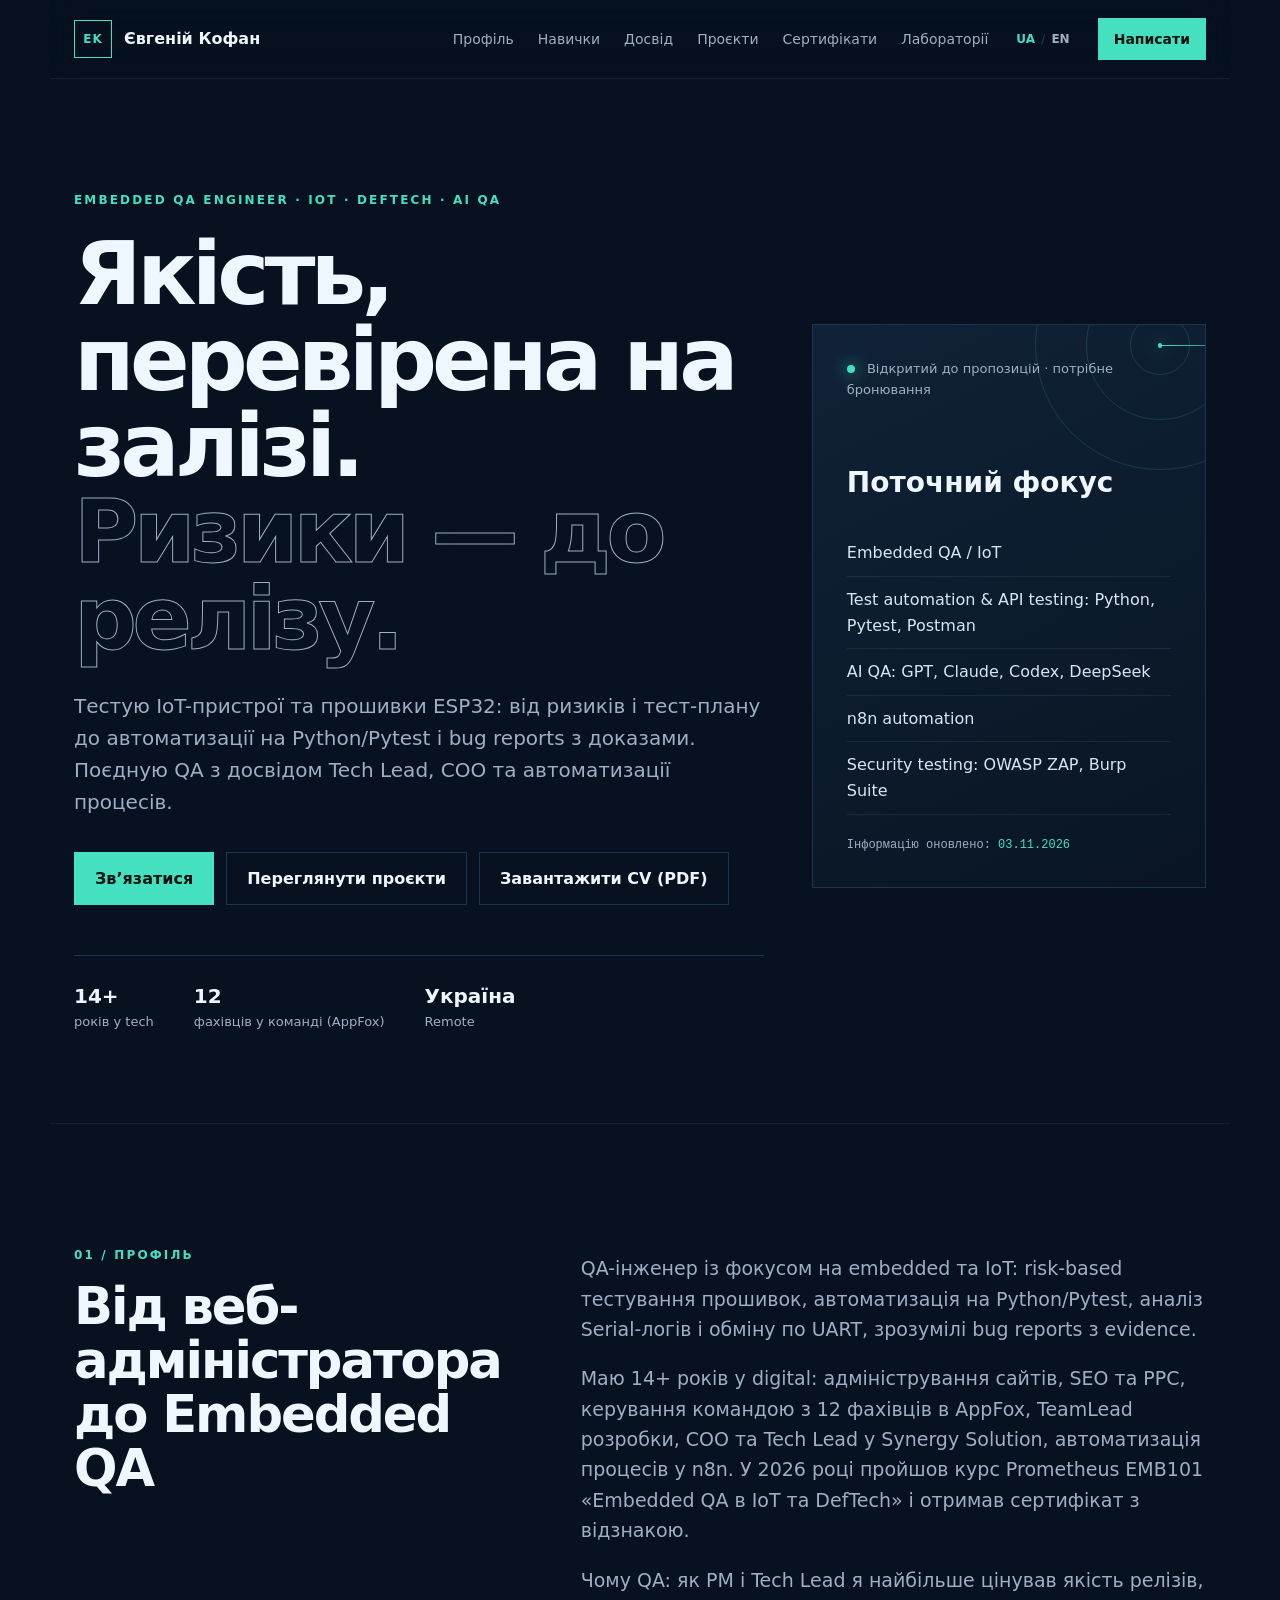
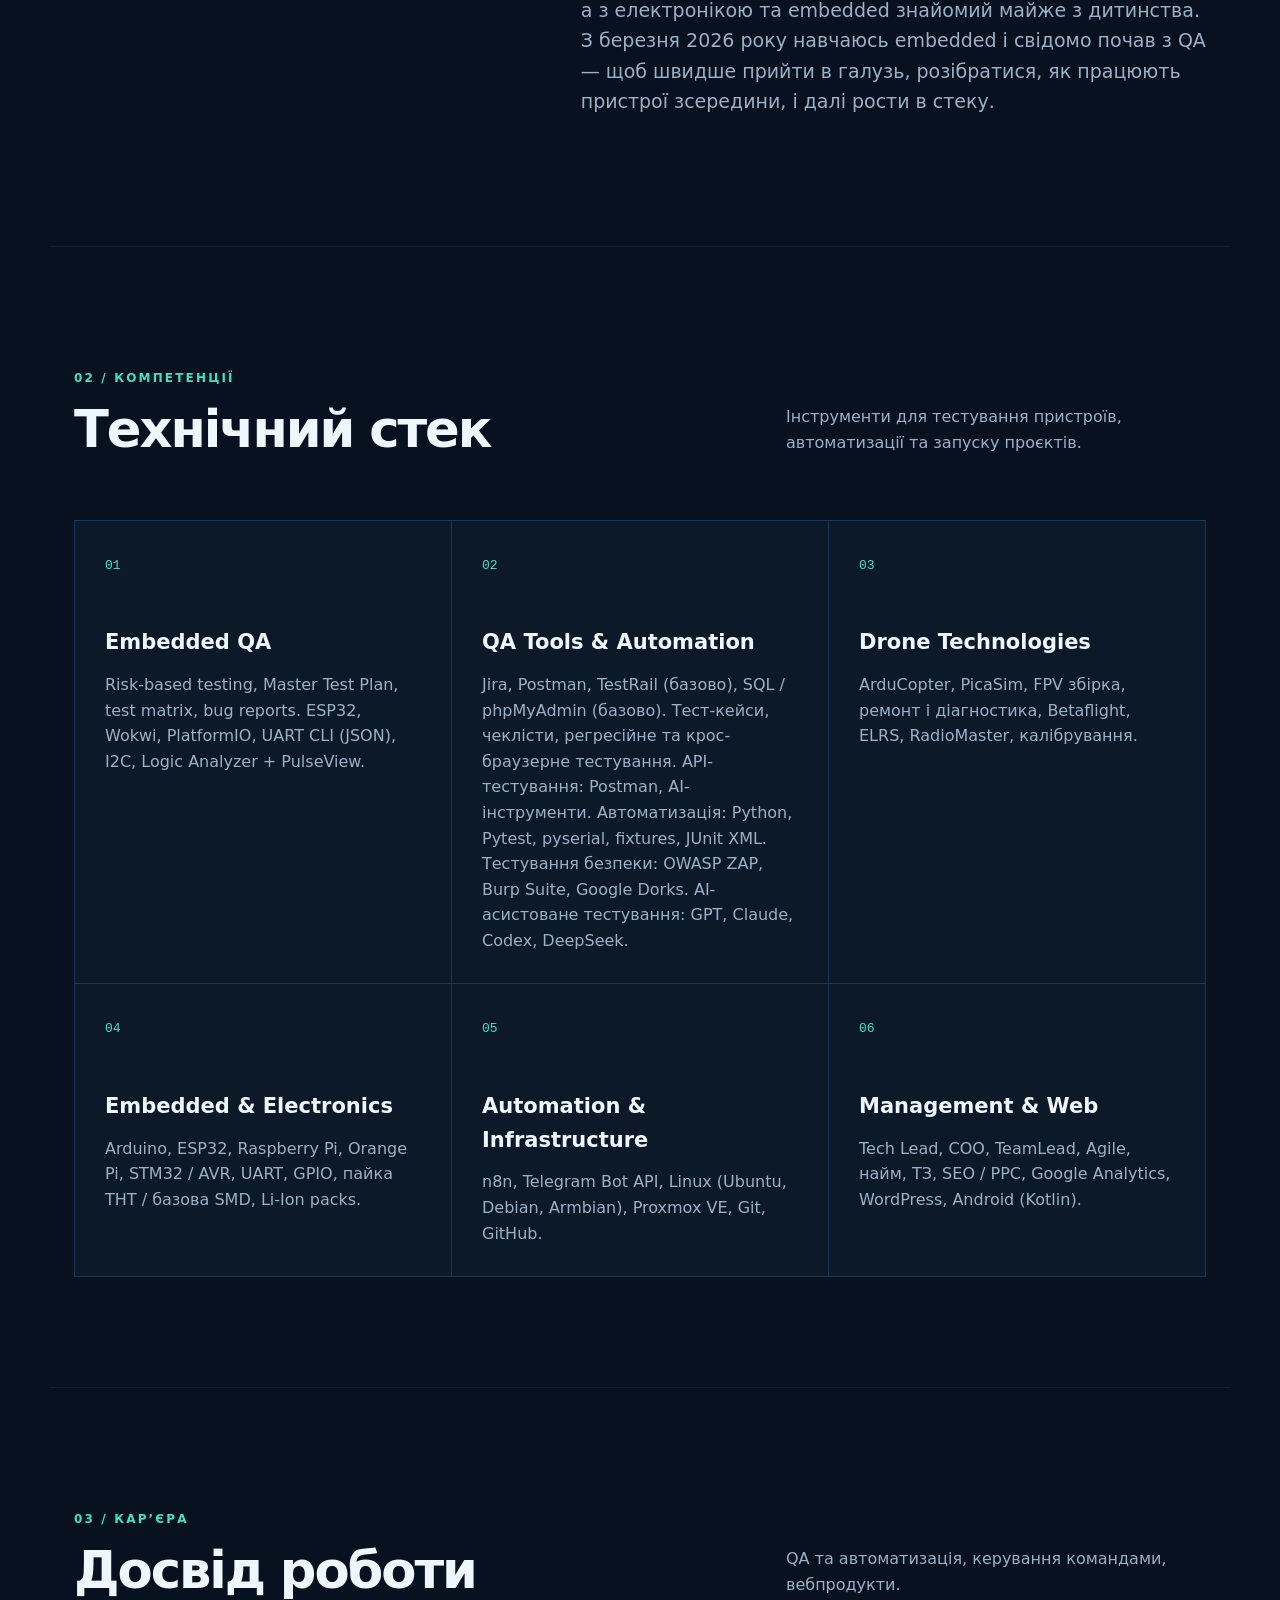
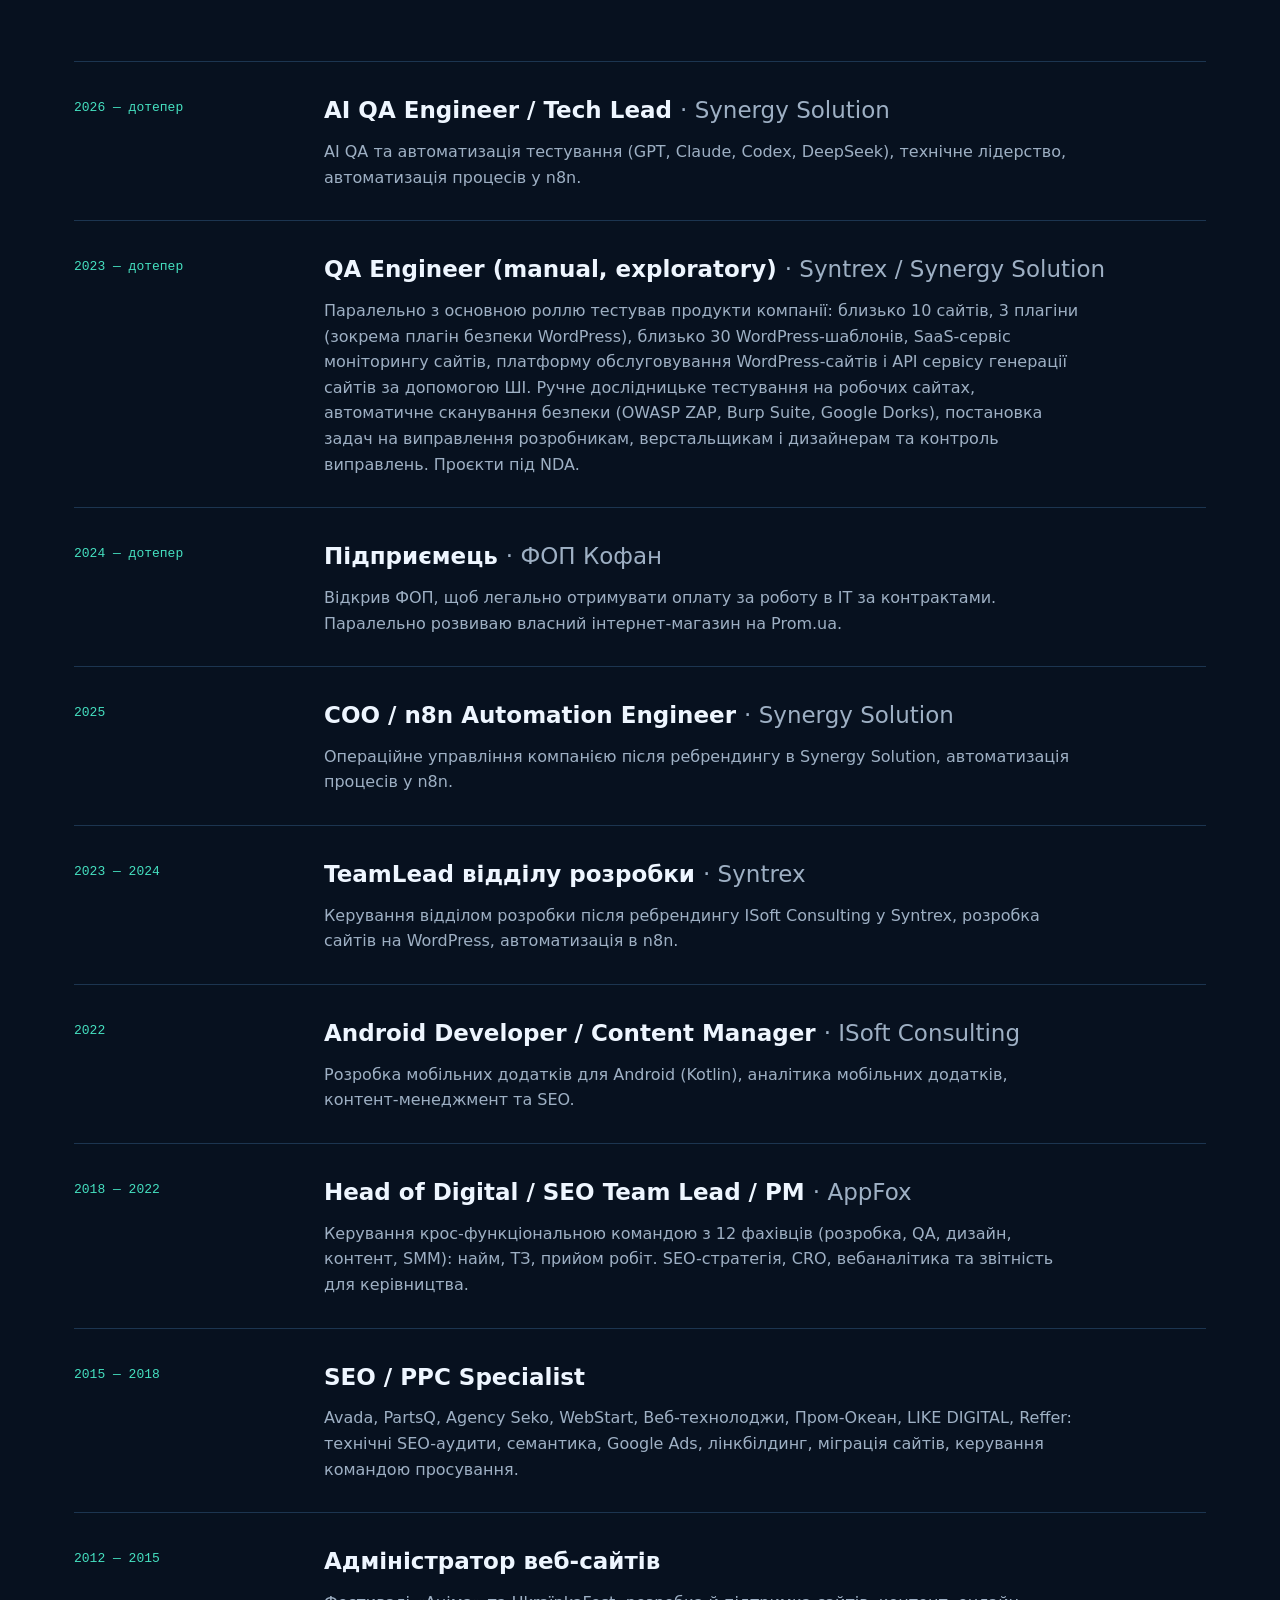
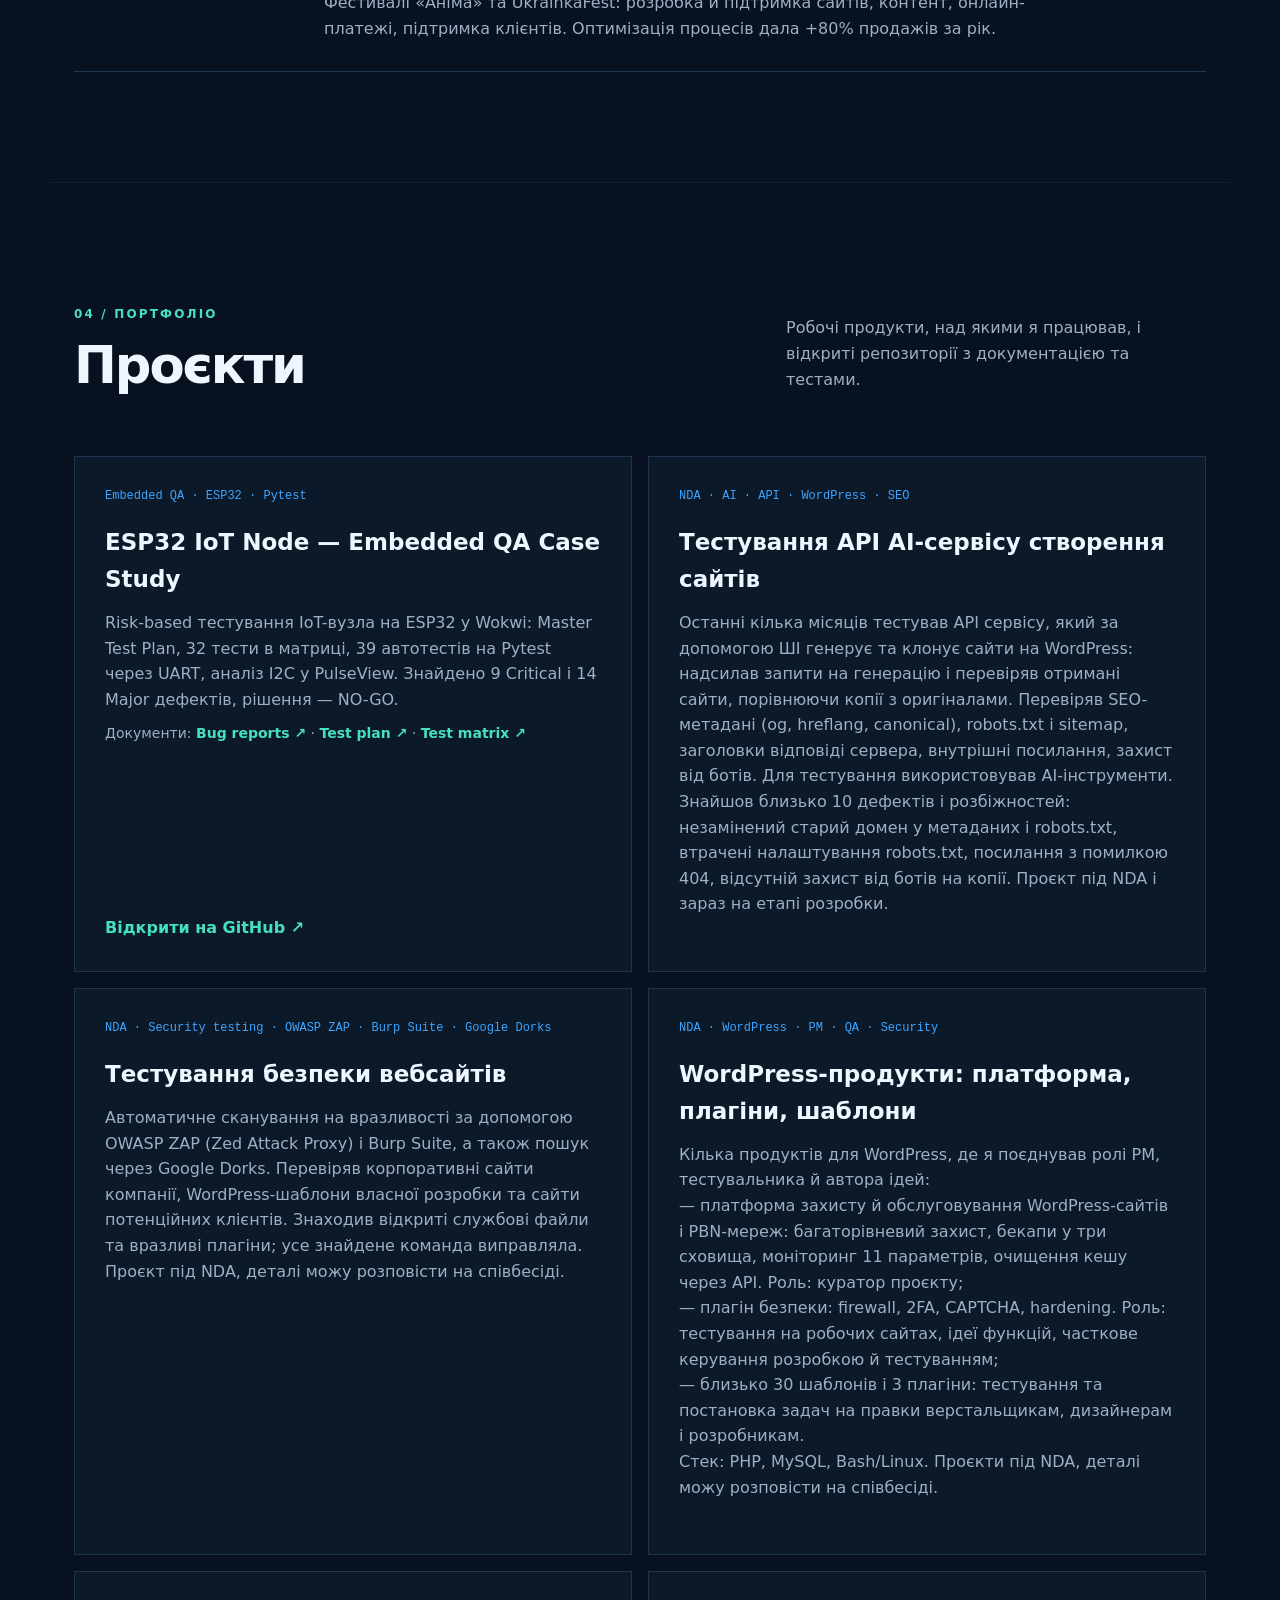
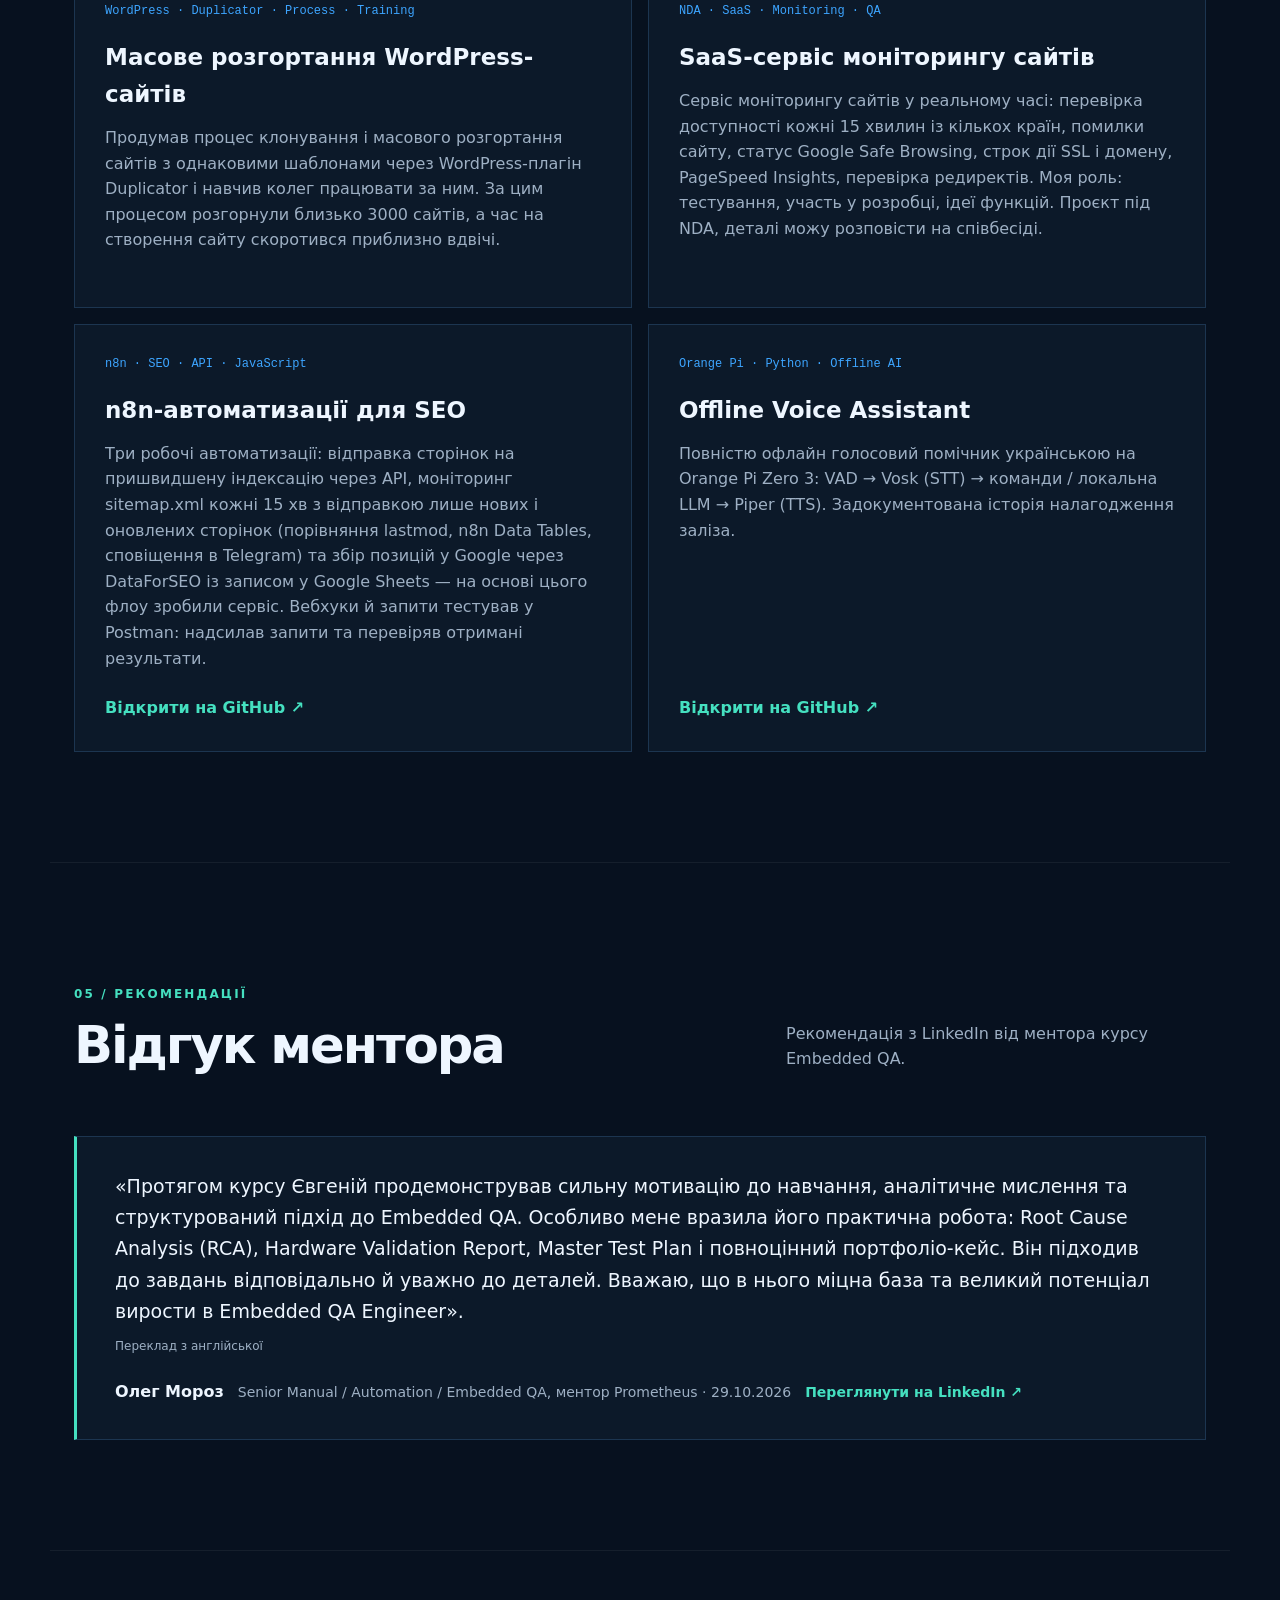
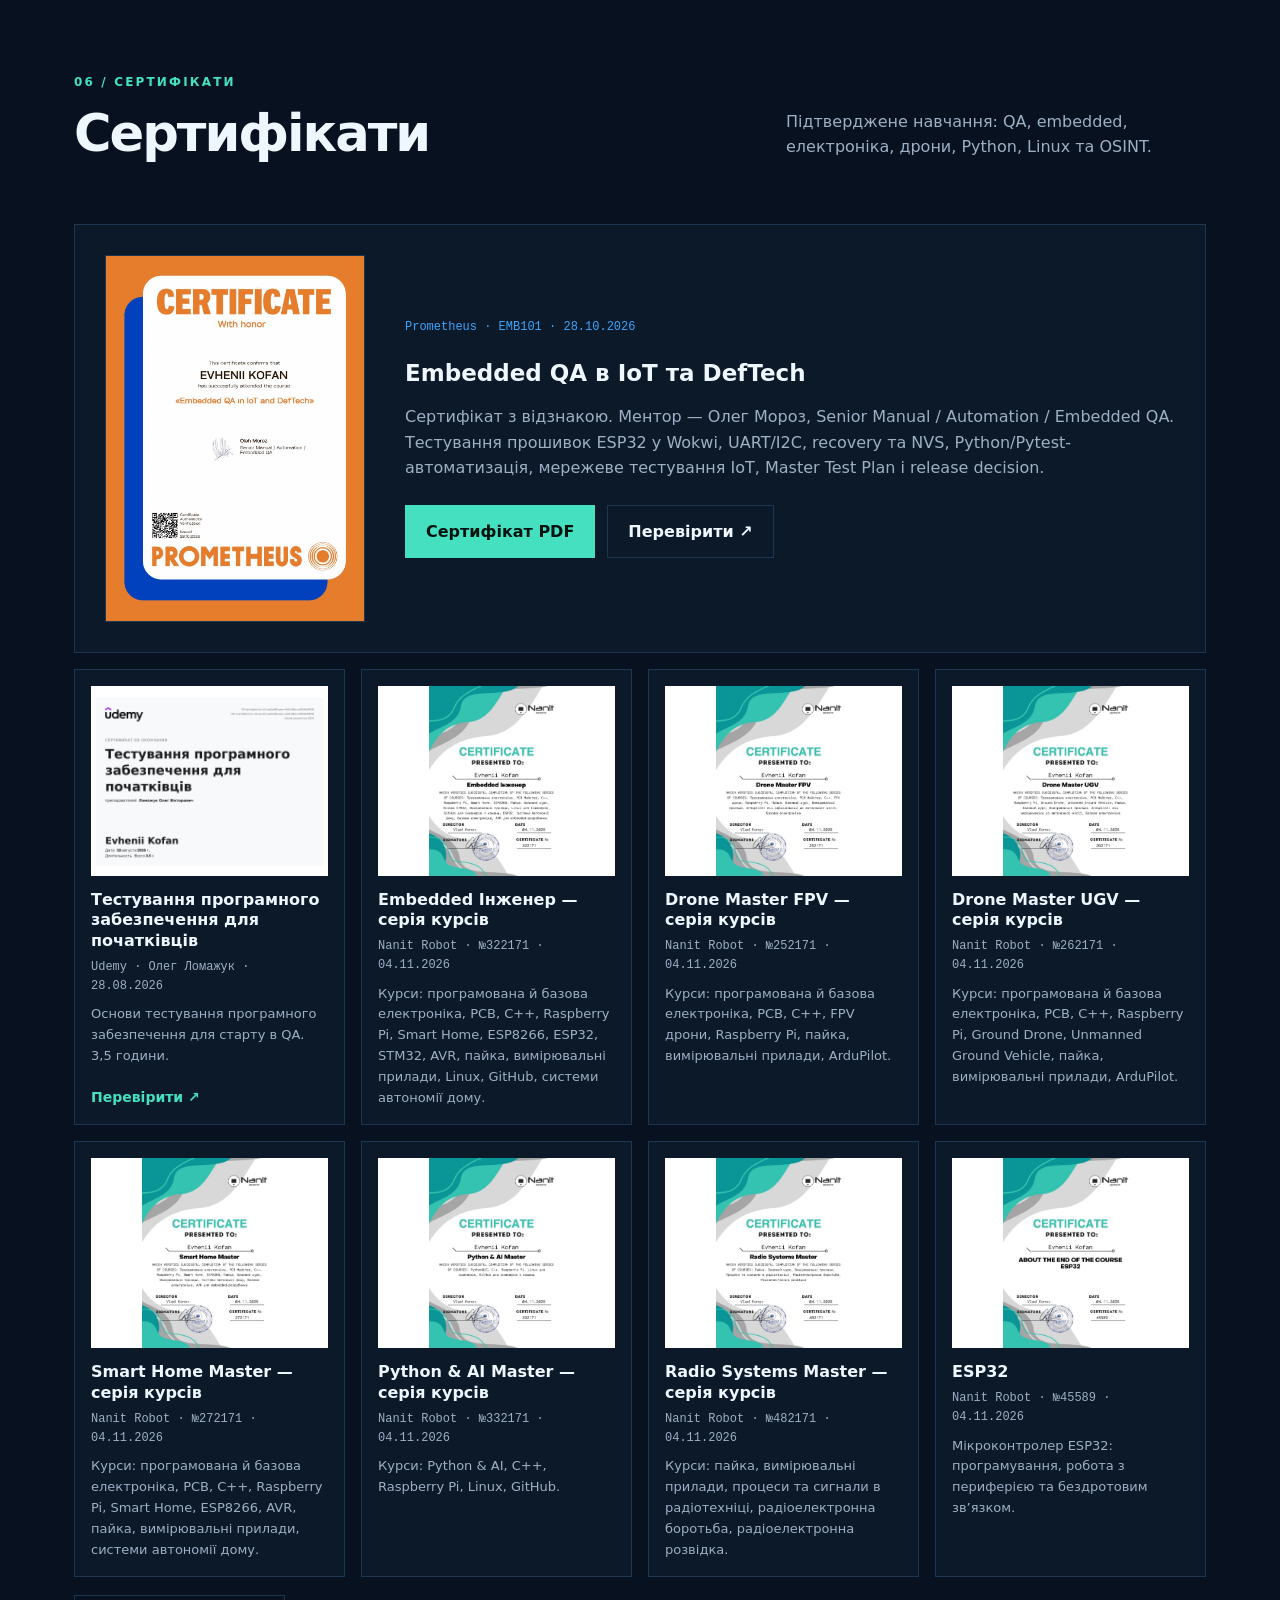
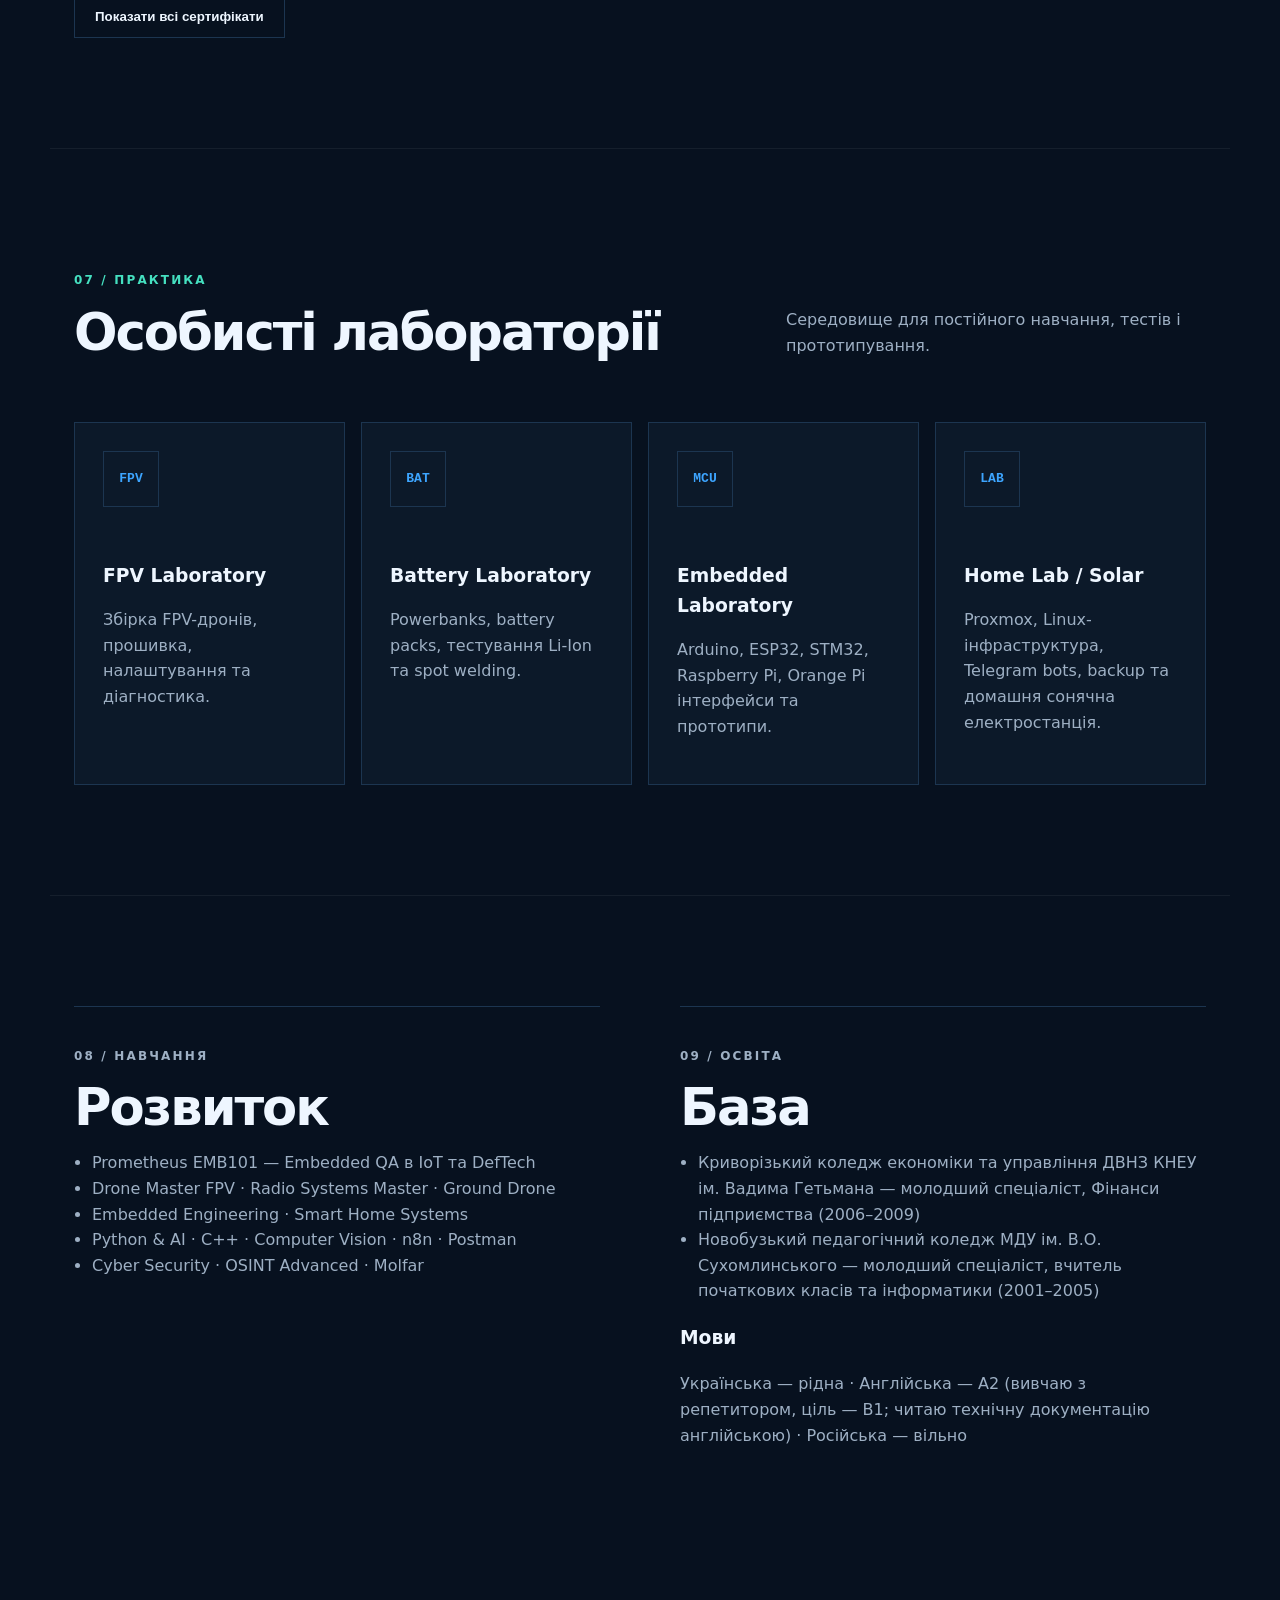
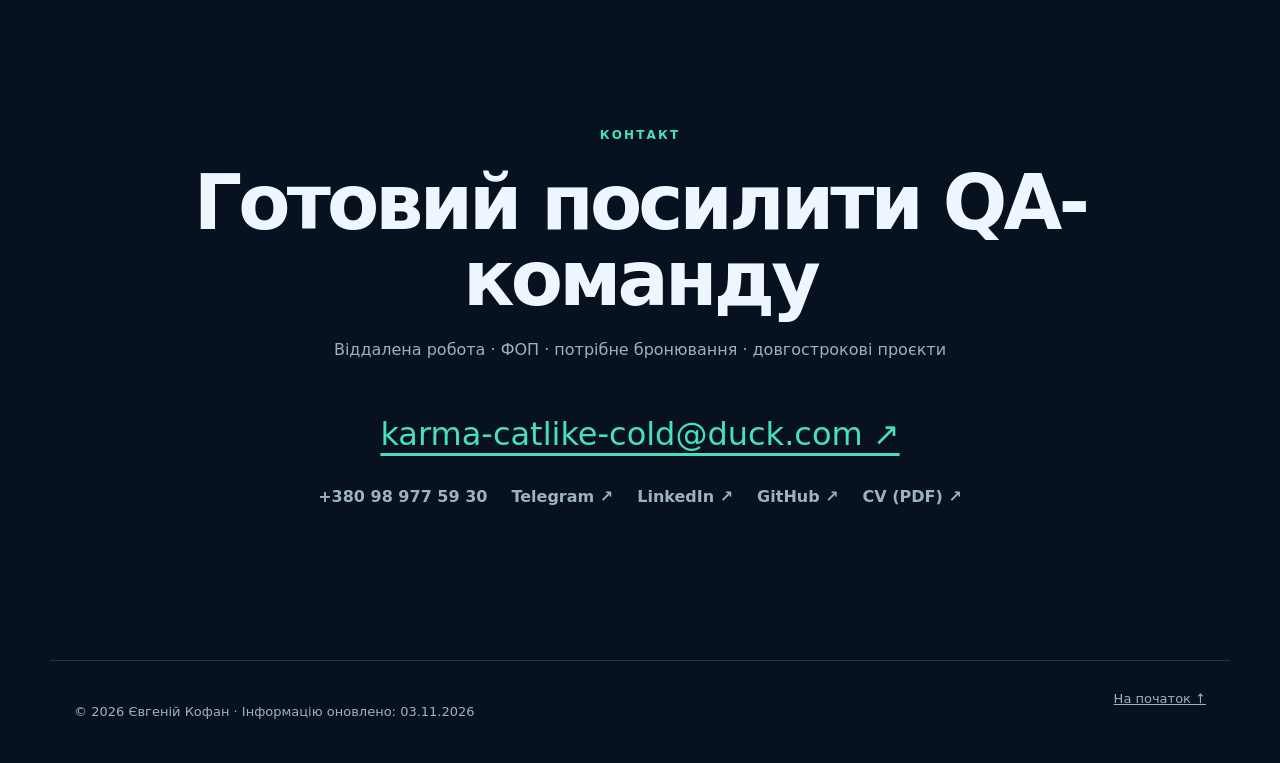
==== commit 3f1c77ce: "contacts update" ====
--- a/index.html
+++ b/index.html
@@ -20,7 +20,7 @@
       <span aria-hidden="true">/</span>
       <button type="button" data-lang="en" aria-pressed="false">EN</button>
     </div>
-    <a class="button button-small" href="#contact" data-contact="email" data-email="bW9jLmtjdWRAZWRpcnlvai1wYXotZWRhbW51" data-i18n="header.cta">Написати</a>
+    <a class="button button-small" href="#contact" data-contact="email" data-email="bW9jLmtjdWRAZGxvYy1la2lsdGFjLWFtcmFr" data-i18n="header.cta">Написати</a>
   </header>
 
   <main id="top"><section class="hero section-shell">
@@ -29,7 +29,7 @@
         <h1 data-i18n="hero.title">Якість, перевірена на залізі.<br/><span>Ризики — до релізу.</span></h1>
         <p class="lead" data-i18n="hero.lead">Тестую IoT-пристрої та прошивки ESP32: від ризиків і тест-плану до автоматизації на Python/Pytest і bug reports з доказами. Поєдную QA з досвідом Tech Lead, COO та автоматизації процесів.</p>
         <div class="hero-actions">
-          <a class="button" href="#contact" data-contact="email" data-email="bW9jLmtjdWRAZWRpcnlvai1wYXotZWRhbW51" data-i18n="hero.cta1">Зв’язатися</a>
+          <a class="button" href="#contact" data-contact="email" data-email="bW9jLmtjdWRAZGxvYy1la2lsdGFjLWFtcmFr" data-i18n="hero.cta1">Зв’язатися</a>
           <a class="button button-ghost" href="#projects" data-i18n="hero.cta2">Переглянути проєкти</a>
           <a class="button button-ghost" href="cv/Evhenii-Kofan-CV-UA.pdf" target="_blank" rel="noopener" data-i18n="cv.button" data-i18n-href="cv.file">Завантажити CV (PDF)</a>
         </div>
@@ -91,8 +91,8 @@
       <article class="learning-block"><p class="section-kicker" data-i18n="learning.kicker">08 / Навчання</p><h2 data-i18n="learning.title">Розвиток</h2><ul><li data-item="learn-1" data-i18n="learn-1.text">Prometheus EMB101 — Embedded QA в IoT та DefTech</li><li data-item="learn-2" data-i18n="learn-2.text">Drone Master FPV · Radio Systems Master · Ground Drone</li><li data-item="learn-3" data-i18n="learn-3.text">Embedded Engineering · Smart Home Systems</li><li data-item="learn-4" data-i18n="learn-4.text">Python & AI · C++ · Computer Vision · n8n · Postman</li><li data-item="learn-5" data-i18n="learn-5.text">Cyber Security · OSINT Advanced · Molfar</li></ul></article>
       <article class="education-block"><p class="section-kicker" data-i18n="education.kicker">09 / Освіта</p><h2 data-i18n="education.title">База</h2><ul><li data-item="edu-1" data-i18n="edu-1.text">Криворізький коледж економіки та управління ДВНЗ КНЕУ ім. Вадима Гетьмана — молодший спеціаліст, Фінанси підприємства (2006–2009)</li><li data-item="edu-2" data-i18n="edu-2.text">Новобузький педагогічний коледж МДУ ім. В.О. Сухомлинського — молодший спеціаліст, вчитель початкових класів та інформатики (2001–2005)</li></ul><h3 data-i18n="education.languagesTitle">Мови</h3><p class="languages" data-i18n="education.languages">Українська — рідна · Англійська — A2 (вивчаю з репетитором, ціль — B1; читаю технічну документацію англійською) · Російська — вільно</p></article>
     </section><section id="contact" class="contact section-shell">
-      <p class="section-kicker" data-i18n="contact.kicker">Контакт</p><h2 data-i18n="contact.title">Готовий посилити QA-команду</h2><p data-i18n="contact.text">Віддалена робота · ФОП · потрібне бронювання · довгострокові проєкти</p><a class="contact-mail" href="#contact" data-contact="email" data-email="bW9jLmtjdWRAZWRpcnlvai1wYXotZWRhbW51" data-contact-text>Email ↗</a>
-      <div class="contact-links"><a href="https://t.me/Cesccar" target="_blank" rel="noopener" data-contact="telegram">Telegram ↗</a><a href="https://www.linkedin.com/in/evheniiprofile" target="_blank" rel="noopener" data-contact="linkedin">LinkedIn ↗</a><a href="https://github.com/jobsearchdev" target="_blank" rel="noopener" data-contact="github">GitHub ↗</a><a href="cv/Evhenii-Kofan-CV-UA.pdf" target="_blank" rel="noopener" data-i18n="cv.link" data-i18n-href="cv.file">CV (PDF) ↗</a></div>
+      <p class="section-kicker" data-i18n="contact.kicker">Контакт</p><h2 data-i18n="contact.title">Готовий посилити QA-команду</h2><p data-i18n="contact.text">Віддалена робота · ФОП · потрібне бронювання · довгострокові проєкти</p><a class="contact-mail" href="#contact" data-contact="email" data-email="bW9jLmtjdWRAZGxvYy1la2lsdGFjLWFtcmFr" data-contact-text>Email ↗</a>
+      <div class="contact-links"><a href="#contact" data-contact="phone" data-phone="MDM5NTc3OTg5MDgzKw==" data-contact-text>Phone ↗</a><a href="https://t.me/worksearchit" target="_blank" rel="noopener" data-contact="telegram">Telegram ↗</a><a href="https://www.linkedin.com/in/evheniiprofile" target="_blank" rel="noopener" data-contact="linkedin">LinkedIn ↗</a><a href="https://github.com/jobsearchdev" target="_blank" rel="noopener" data-contact="github">GitHub ↗</a><a href="cv/Evhenii-Kofan-CV-UA.pdf" target="_blank" rel="noopener" data-i18n="cv.link" data-i18n-href="cv.file">CV (PDF) ↗</a></div>
     </section></main>
 
   <footer><p>© <span id="year"></span> <span data-i18n="footer.name">Євгеній Кофан</span> · <span data-i18n="updated.label">Інформацію оновлено</span>: <time data-updated datetime="2026-11-03">03.11.2026</time></p><a href="#top" data-i18n="footer.top">На початок ↑</a></footer>
